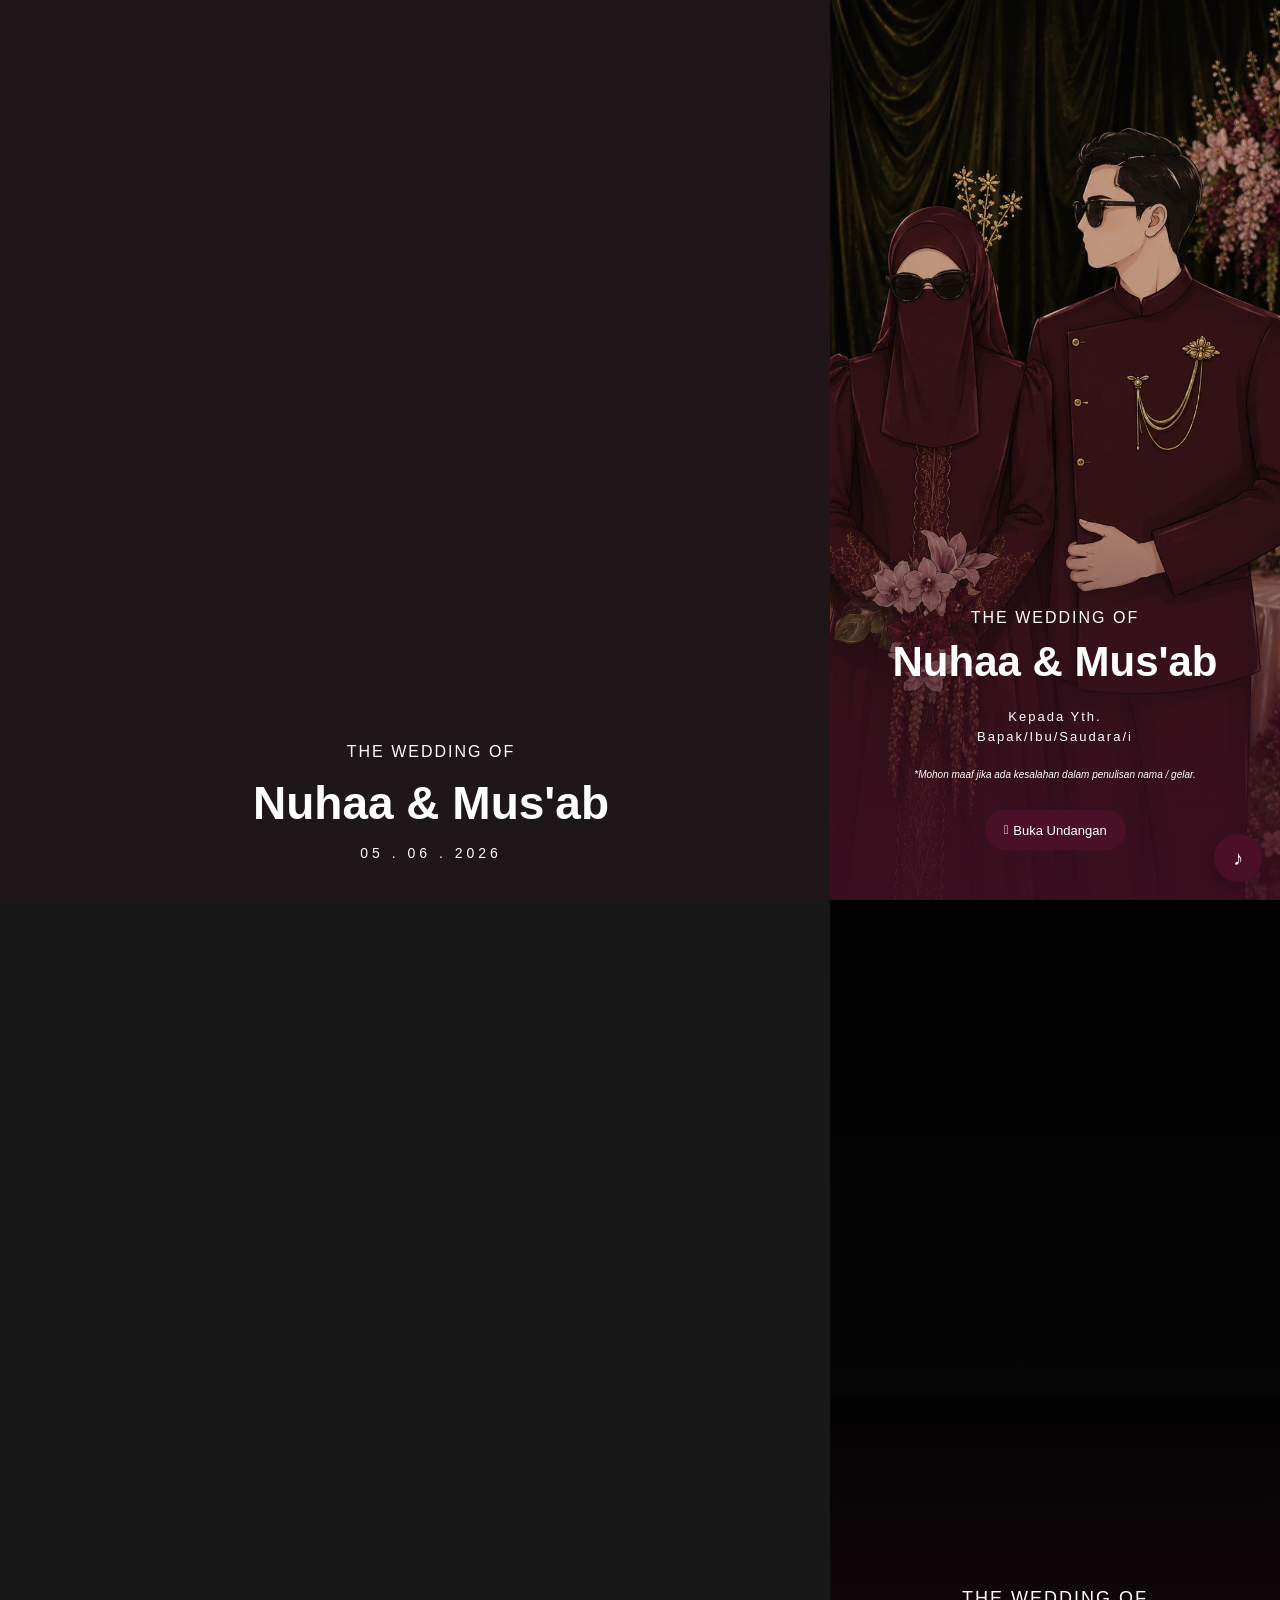
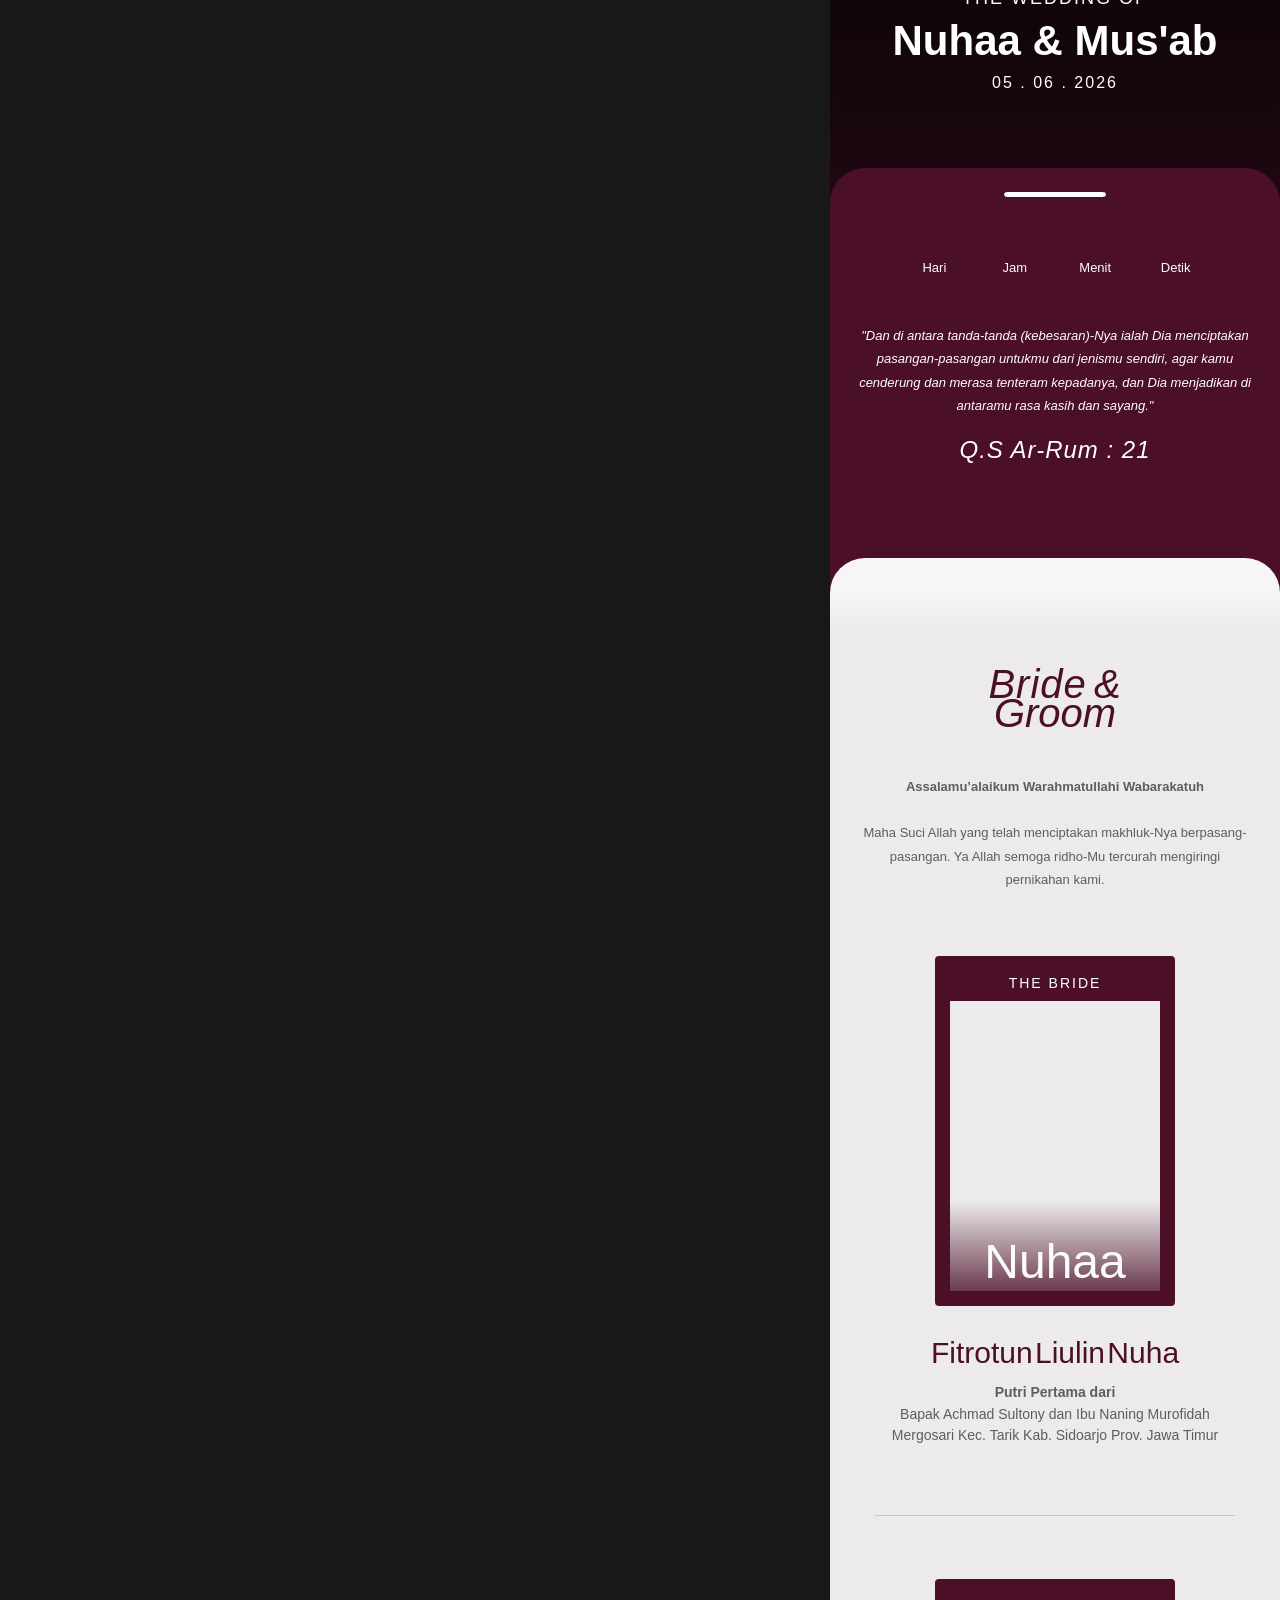
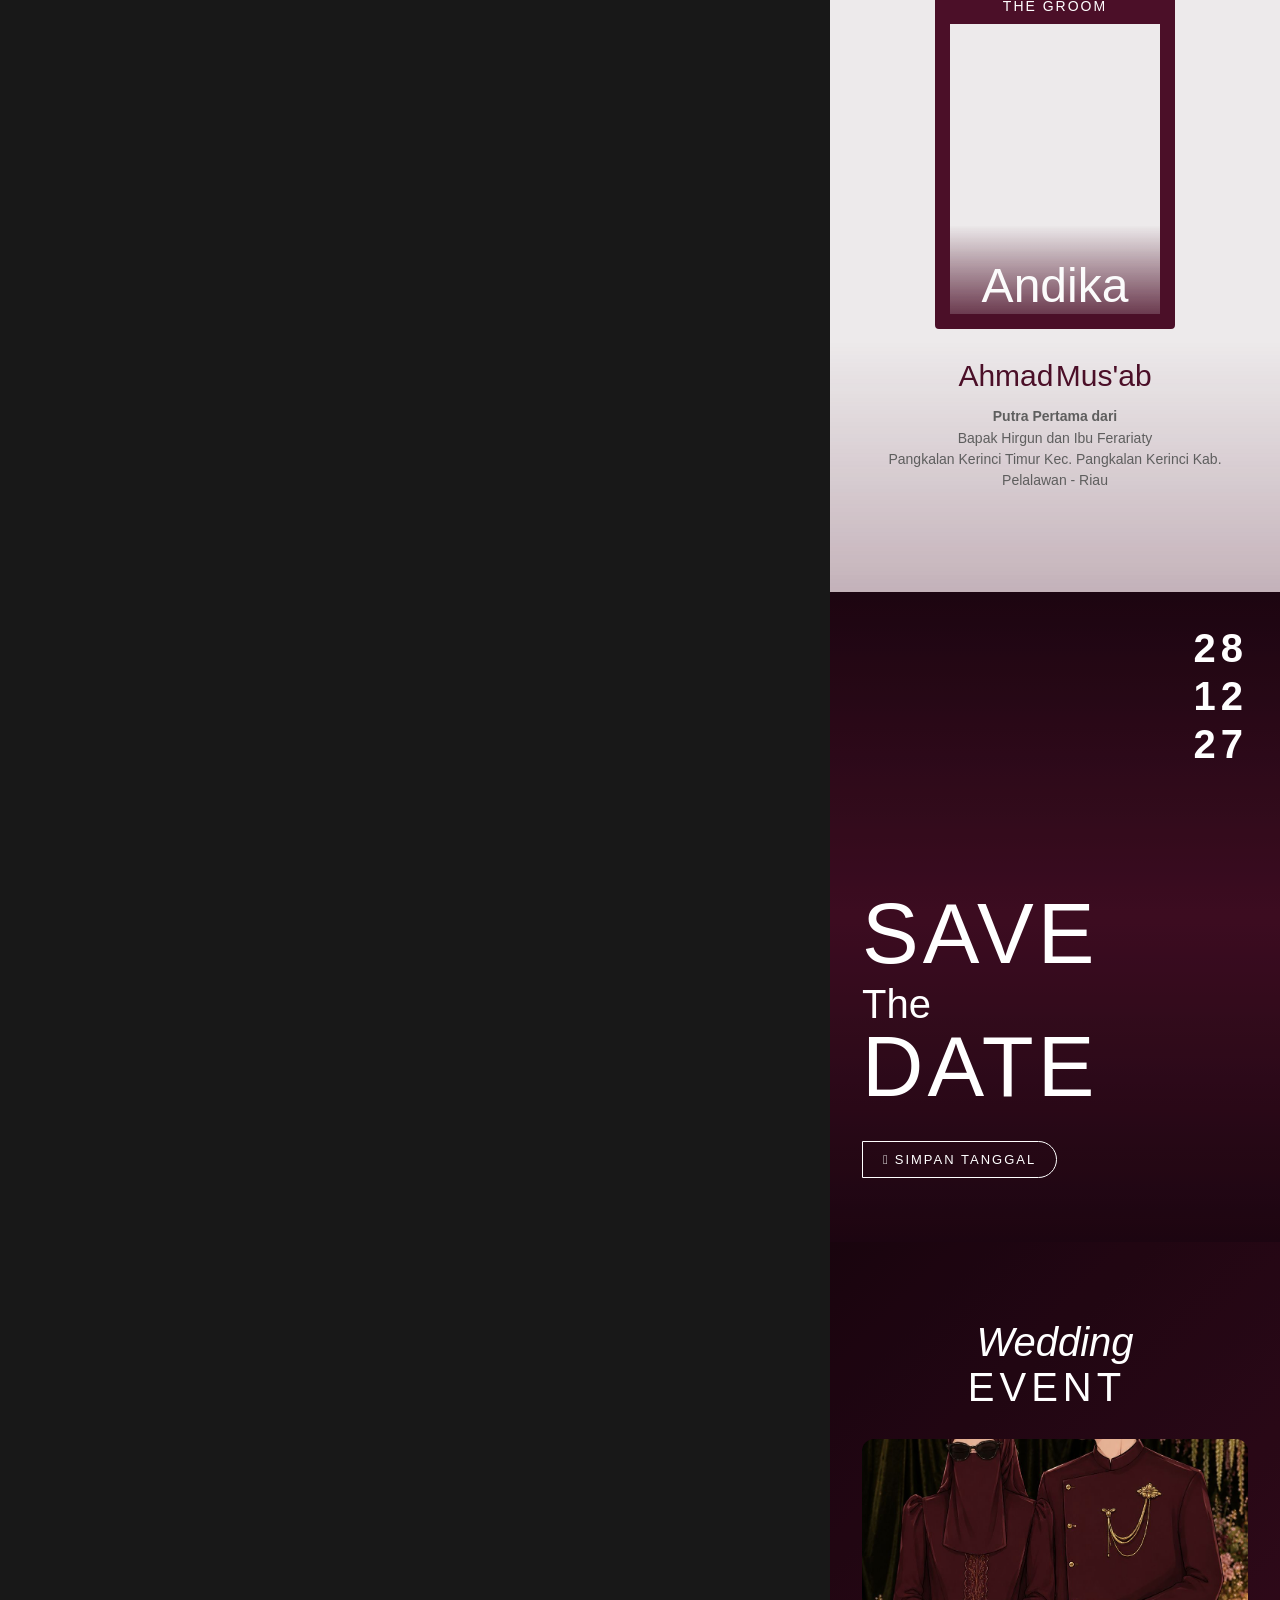
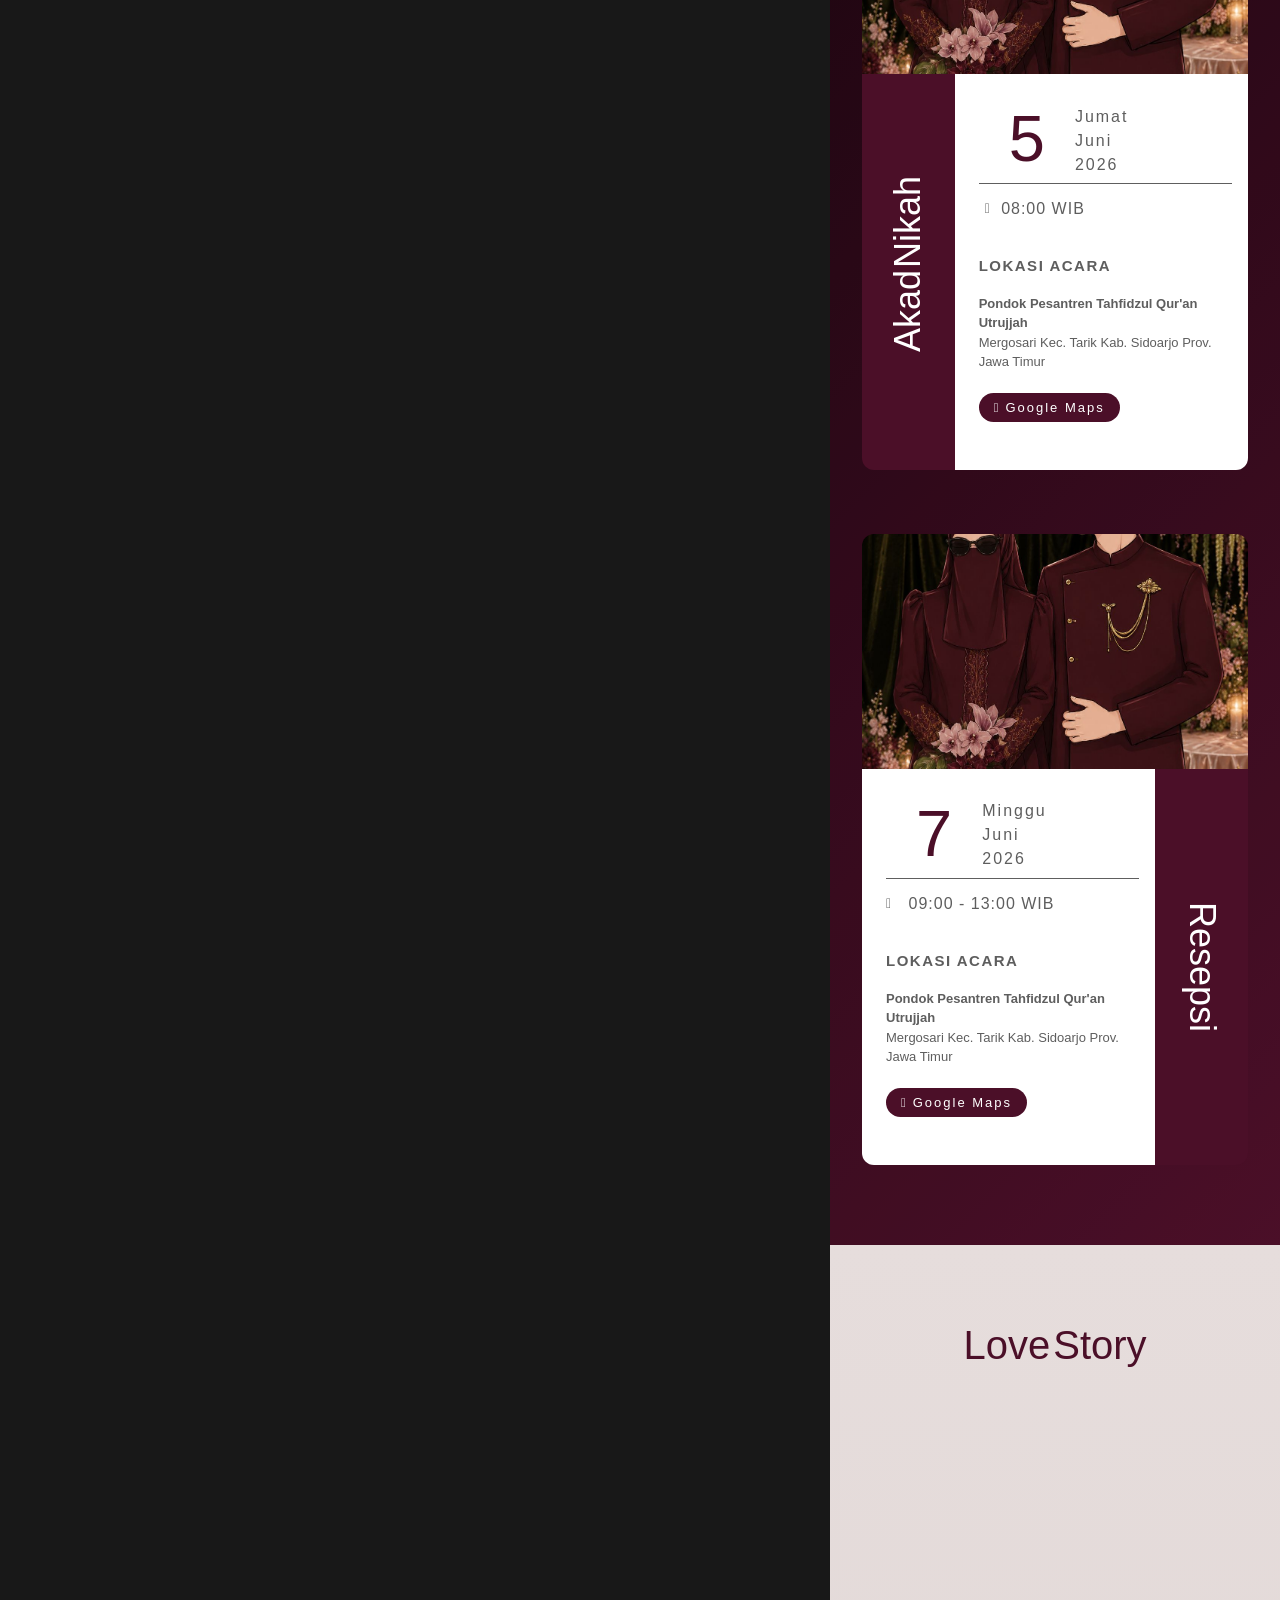
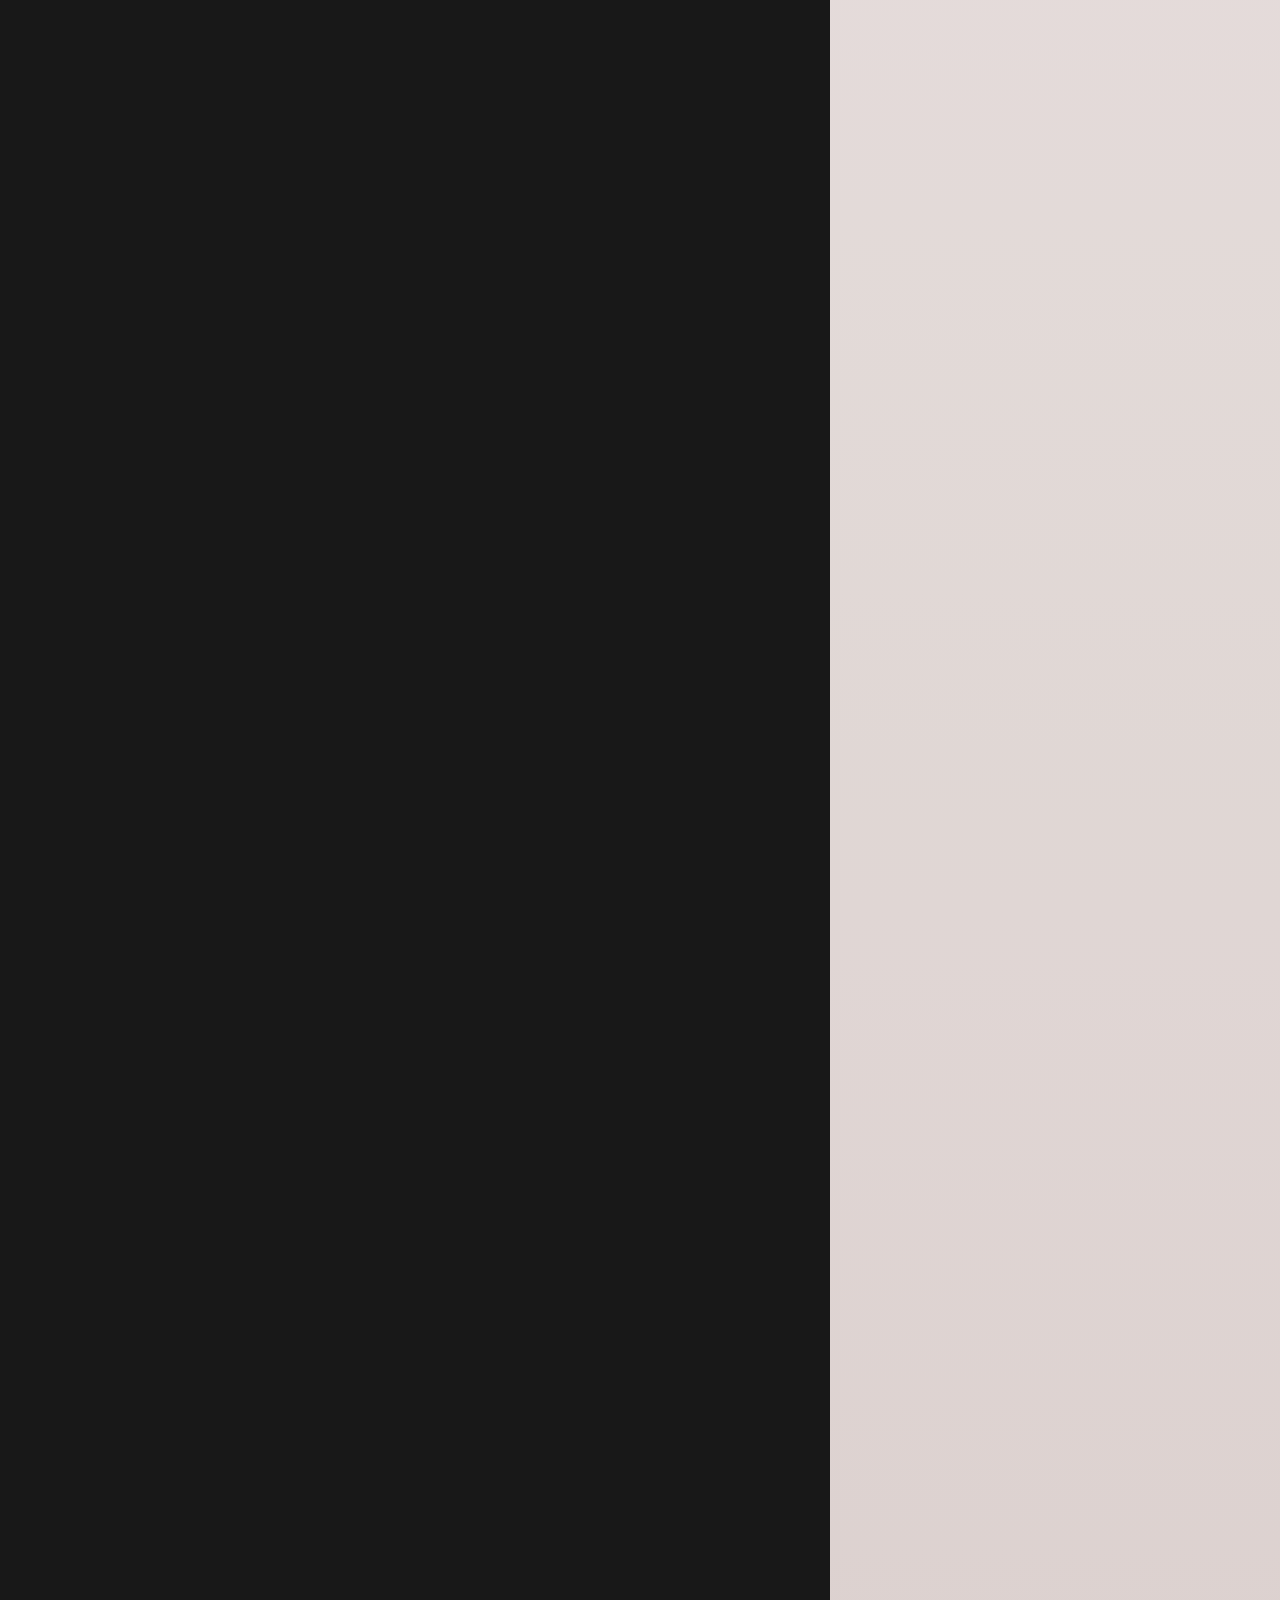
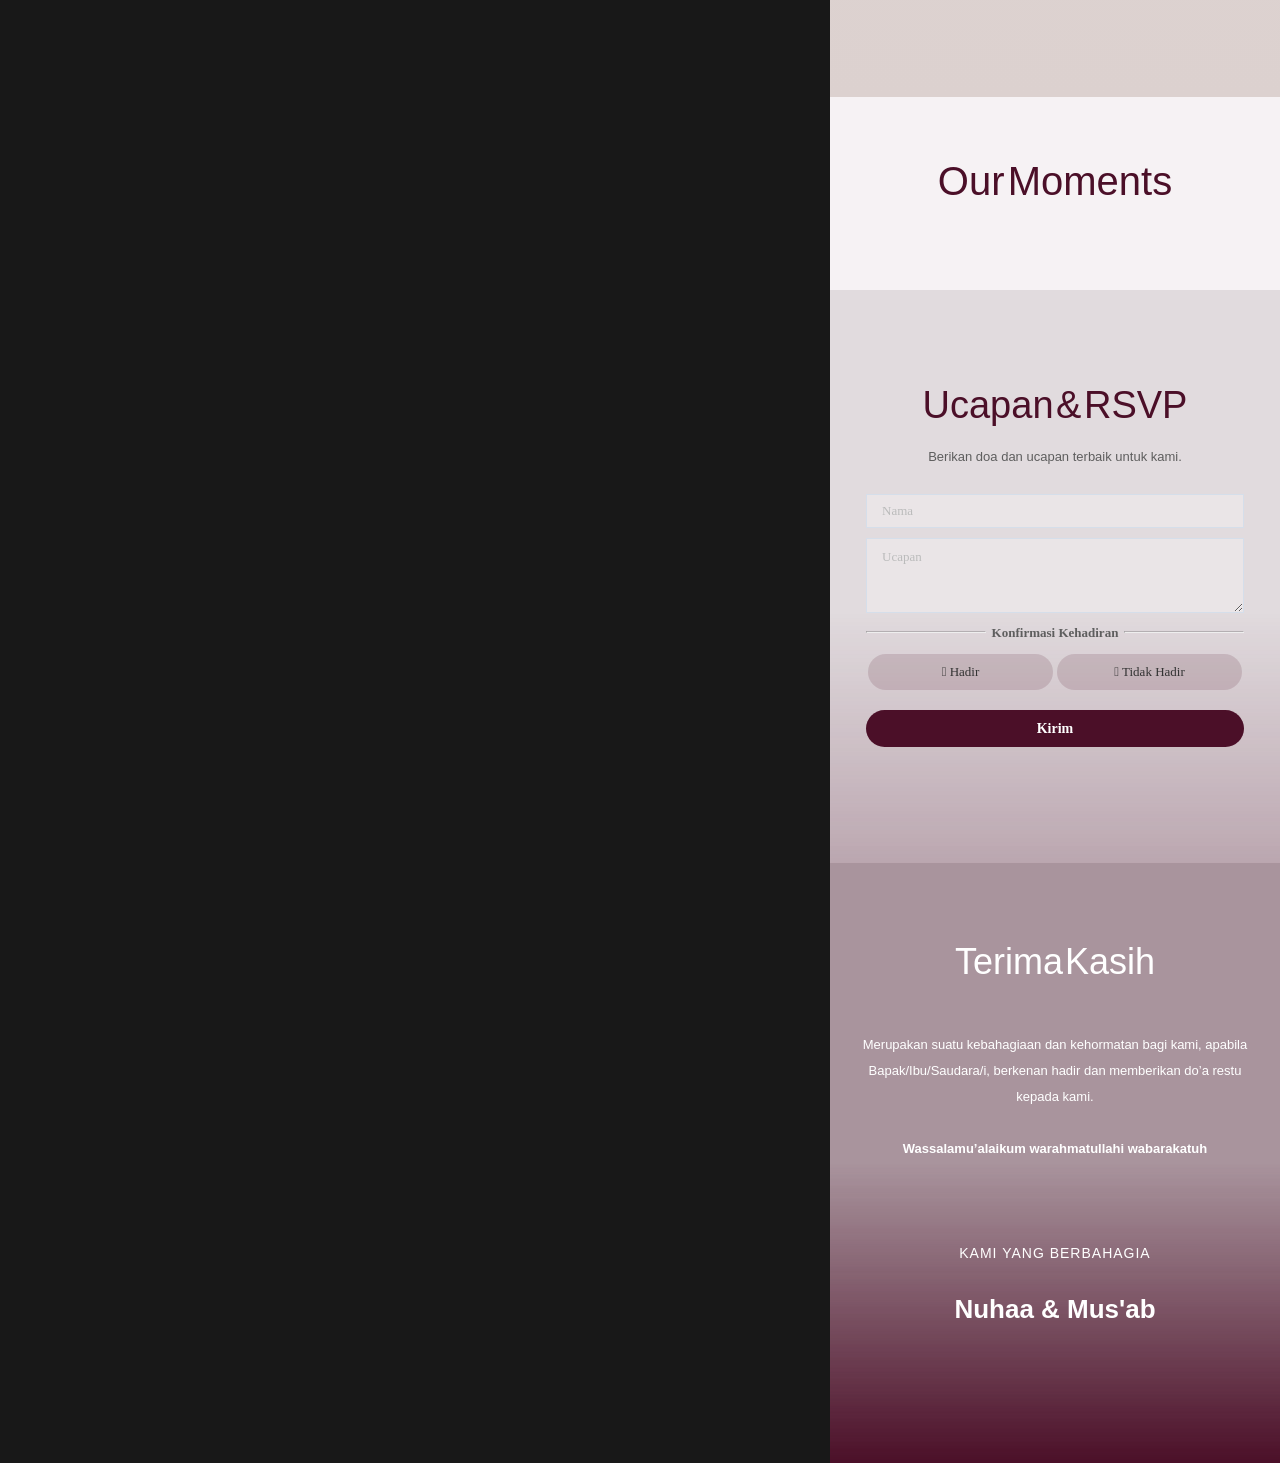
==== index.html @ edee82b3 "initial commit" ====
﻿<!DOCTYPE html>
<html lang="id" prefix="og: https://ogp.me/ns#">
<!-- Mirrored from the.invisimple.id/l04/?post_id=29862&comments=24&get=500&order=DESC by HTTrack Website Copier/3.x [XR&CO'2014], Tue, 12 May 2026 20:21:19 GMT -->
<!-- Added by HTTrack -->
<meta http-equiv="content-type" content="text/html;charset=UTF-8" /><!-- /Added by HTTrack -->

<head>
    <meta charset="UTF-8">
    <title>Nuhaa & Musab Invitation</title>
    <meta name="description" content="Nuhaa & Musab Invitation" />
    <meta name="robots" content="follow, noindex" />
    <meta property="og:locale" content="id_ID" />
    <meta property="og:type" content="article" />
    <meta property="og:title" content="Nuhaa & Musab Invitation" />
    <meta property="og:description" content="Nuhaa & Musab Invitation" />
    <meta property="og:url" content="index.html" />
    <meta property="og:site_name" content="Nuhaa & Musab Invitation" />
    <meta property="article:section" content="Pernikahan" />
    <meta property="og:updated_time" content="2025-12-07T00:37:35+07:00" />
    <meta property="og:image" content="img/cover.jpeg" />
    <meta property="og:image:secure_url" content="img/cover.jpeg" />
    <meta property="og:image:width" content="1500" />
    <meta property="og:image:height" content="1500" />
    <meta property="og:image:alt" content="Nuhaa & Musab Invitation" />
    <meta property="og:image:type" content="image/jpeg" />
    <meta property="article:published_time" content="2025-02-08T16:03:18+07:00" />
    <meta property="article:modified_time" content="2025-12-07T00:37:35+07:00" />
    <meta name="twitter:card" content="summary_large_image" />
    <meta name="twitter:title" content="Nuhaa & Musab Invitation" />
    <meta name="twitter:description" content="Nuhaa & Musab Invitation" />
    <meta name="twitter:image" content="img/cover.jpeg" />
    <meta name="twitter:label1" content="Ditulis oleh" />
    <meta name="twitter:data1" content="AR23" />
    <meta name="twitter:label2" content="Waktunya membaca" />
    <meta name="twitter:data2" content="Kurang dari semenit" />
    <script type="application/ld+json"
        class="rank-math-schema">{"@context":"https://schema.org","@graph":[{"@type":["Person","Organization"],"@id":"https://the.invisimple.id/#person","name":"Invisimple ID - Undangan Website","logo":{"@type":"ImageObject","@id":"https://the.invisimple.id/#logo","url":"https://the.invisimple.id/wp-content/uploads/2024/05/icon-invitaja-150x150.png","contentUrl":"https://the.invisimple.id/wp-content/uploads/2024/05/icon-invitaja-150x150.png","caption":"Invisimple ID - Undangan Website","inLanguage":"id"},"image":{"@type":"ImageObject","@id":"https://the.invisimple.id/#logo","url":"https://the.invisimple.id/wp-content/uploads/2024/05/icon-invitaja-150x150.png","contentUrl":"https://the.invisimple.id/wp-content/uploads/2024/05/icon-invitaja-150x150.png","caption":"Invisimple ID - Undangan Website","inLanguage":"id"}},{"@type":"WebSite","@id":"https://the.invisimple.id/#website","url":"https://the.invisimple.id","name":"Invisimple ID - Undangan Website","publisher":{"@id":"https://the.invisimple.id/#person"},"inLanguage":"id"},{"@type":"ImageObject","@id":"img/cover.jpeg","url":"img/cover.jpeg","width":"1500","height":"1500","inLanguage":"id"},{"@type":"WebPage","@id":"https://the.invisimple.id/l04/#webpage","url":"https://the.invisimple.id/l04/","name":"Tema Luxury 04","datePublished":"2025-02-08T16:03:18+07:00","dateModified":"2025-12-07T00:37:35+07:00","isPartOf":{"@id":"https://the.invisimple.id/#website"},"primaryImageOfPage":{"@id":"img/cover.jpeg"},"inLanguage":"id"},{"@type":"Person","@id":"https://the.invisimple.id/author/1nv1t4j4/","name":"1nv1s1mpl3","url":"https://the.invisimple.id/author/1nv1t4j4/","image":{"@type":"ImageObject","@id":"https://secure.gravatar.com/avatar/7261eb66b6b7f72535ce5fb6ec1b8146d1f240d1655f2af83056c2c59945e163?s=96&amp;d=mm&amp;r=g","url":"https://secure.gravatar.com/avatar/7261eb66b6b7f72535ce5fb6ec1b8146d1f240d1655f2af83056c2c59945e163?s=96&amp;d=mm&amp;r=g","caption":"1nv1s1mpl3","inLanguage":"id"},"sameAs":["http://invisimple.id"]},{"@type":"BlogPosting","headline":"Tema Luxury 04","datePublished":"2025-02-08T16:03:18+07:00","dateModified":"2025-12-07T00:37:35+07:00","articleSection":"Pernikahan","author":{"@id":"https://the.invisimple.id/author/1nv1t4j4/","name":"1nv1s1mpl3"},"publisher":{"@id":"https://the.invisimple.id/#person"},"description":"Preview Undangan Pernikahan Tema Luxury 04","name":"Tema Luxury 04","@id":"https://the.invisimple.id/l04/#richSnippet","isPartOf":{"@id":"https://the.invisimple.id/l04/#webpage"},"image":{"@id":"img/cover.jpeg"},"inLanguage":"id","mainEntityOfPage":{"@id":"https://the.invisimple.id/l04/#webpage"}}]}</script>
    <link rel="alternate" title="oEmbed (JSON)" type="application/json+oembed"
        href="https://the.invisimple.id/wp-json/oembed/1.0/embed?url=https%3A%2F%2Fthe.invisimple.id%2Fl04%2F" />
    <link rel="alternate" title="oEmbed (XML)" type="text/xml+oembed"
        href="https://the.invisimple.id/wp-json/oembed/1.0/embed?url=https%3A%2F%2Fthe.invisimple.id%2Fl04%2F&amp;format=xml" />
    <style id='wp-img-auto-sizes-contain-inline-css'>
        img:is([sizes=auto i], [sizes^="auto," i]) {
            contain-intrinsic-size: 3000px 1500px
        }
    </style>
    <link data-optimized="1" rel='stylesheet' id='dce-animations-css'
        href='wp-content/litespeed/css/4b76a5cd5990fb48b90fc8fd7bd13f32b889.css?ver=23cc2' media='all' />
    <style id='wp-emoji-styles-inline-css'>
        img.wp-smiley,
        img.emoji {
            display: inline !important;
            border: none !important;
            box-shadow: none !important;
            height: 1em !important;
            width: 1em !important;
            margin: 0 0.07em !important;
            vertical-align: -0.1em !important;
            background: none !important;
            padding: 0 !important
        }
    </style>
    <link data-optimized="1" rel='stylesheet' id='wp-block-library-css'
        href='wp-content/litespeed/css/c0c3be488868e2f84aa95beb40fb9b2c1ba3.css?ver=806e6' media='all' />
    <style id='wp-block-library-theme-inline-css'>
        .wp-block-audio :where(figcaption) {
            color: #555;
            font-size: 13px;
            text-align: center
        }

        .is-dark-theme .wp-block-audio :where(figcaption) {
            color: #ffffffa6
        }

        .wp-block-audio {
            margin: 0 0 1em
        }

        .wp-block-code {
            border: 1px solid #ccc;
            border-radius: 4px;
            font-family: Menlo, Consolas, monaco, monospace;
            padding: .8em 1em
        }

        .wp-block-embed :where(figcaption) {
            color: #555;
            font-size: 13px;
            text-align: center
        }

        .is-dark-theme .wp-block-embed :where(figcaption) {
            color: #ffffffa6
        }

        .wp-block-embed {
            margin: 0 0 1em
        }

        .blocks-gallery-caption {
            color: #555;
            font-size: 13px;
            text-align: center
        }

        .is-dark-theme .blocks-gallery-caption {
            color: #ffffffa6
        }

        :root :where(.wp-block-image figcaption) {
            color: #555;
            font-size: 13px;
            text-align: center
        }

        .is-dark-theme :root :where(.wp-block-image figcaption) {
            color: #ffffffa6
        }

        .wp-block-image {
            margin: 0 0 1em
        }

        .wp-block-pullquote {
            border-bottom: 4px solid;
            border-top: 4px solid;
            color: currentColor;
            margin-bottom: 1.75em
        }

        .wp-block-pullquote :where(cite),
        .wp-block-pullquote :where(footer),
        .wp-block-pullquote__citation {
            color: currentColor;
            font-size: .8125em;
            font-style: normal;
            text-transform: uppercase
        }

        .wp-block-quote {
            border-left: .25em solid;
            margin: 0 0 1.75em;
            padding-left: 1em
        }

        .wp-block-quote cite,
        .wp-block-quote footer {
            color: currentColor;
            font-size: .8125em;
            font-style: normal;
            position: relative
        }

        .wp-block-quote:where(.has-text-align-right) {
            border-left: none;
            border-right: .25em solid;
            padding-left: 0;
            padding-right: 1em
        }

        .wp-block-quote:where(.has-text-align-center) {
            border: none;
            padding-left: 0
        }

        .wp-block-quote.is-large,
        .wp-block-quote.is-style-large,
        .wp-block-quote:where(.is-style-plain) {
            border: none
        }

        .wp-block-search .wp-block-search__label {
            font-weight: 700
        }

        .wp-block-search__button {
            border: 1px solid #ccc;
            padding: .375em .625em
        }

        :where(.wp-block-group.has-background) {
            padding: 1.25em 2.375em
        }

        .wp-block-separator.has-css-opacity {
            opacity: .4
        }

        .wp-block-separator {
            border: none;
            border-bottom: 2px solid;
            margin-left: auto;
            margin-right: auto
        }

        .wp-block-separator.has-alpha-channel-opacity {
            opacity: 1
        }

        .wp-block-separator:not(.is-style-wide):not(.is-style-dots) {
            width: 100px
        }

        .wp-block-separator.has-background:not(.is-style-dots) {
            border-bottom: none;
            height: 1px
        }

        .wp-block-separator.has-background:not(.is-style-wide):not(.is-style-dots) {
            height: 2px
        }

        .wp-block-table {
            margin: 0 0 1em
        }

        .wp-block-table td,
        .wp-block-table th {
            word-break: normal
        }

        .wp-block-table :where(figcaption) {
            color: #555;
            font-size: 13px;
            text-align: center
        }

        .is-dark-theme .wp-block-table :where(figcaption) {
            color: #ffffffa6
        }

        .wp-block-video :where(figcaption) {
            color: #555;
            font-size: 13px;
            text-align: center
        }

        .is-dark-theme .wp-block-video :where(figcaption) {
            color: #ffffffa6
        }

        .wp-block-video {
            margin: 0 0 1em
        }

        :root :where(.wp-block-template-part.has-background) {
            margin-bottom: 0;
            margin-top: 0;
            padding: 1.25em 2.375em
        }
    </style>
    <style id='classic-theme-styles-inline-css'>
        /*! This file is auto-generated */
        .wp-block-button__link {
            color: #fff;
            background-color: #32373c;
            border-radius: 9999px;
            box-shadow: none;
            text-decoration: none;
            padding: calc(.667em + 2px) calc(1.333em + 2px);
            font-size: 1.125em
        }

        .wp-block-file__button {
            background: #32373c;
            color: #fff;
            text-decoration: none
        }
    </style>
    <link data-optimized="1" rel='stylesheet' id='betterdocs-blocks-category-slate-layout-css'
        href='wp-content/litespeed/css/74093ec46e580417fdaf3ec4d1a8e4db8f47.css?ver=890f1' media='all' />
    <style id='gutena-tabs-style-inline-css'>
        .gutena-tabs-block {
            display: flex;
            flex-direction: column;
            position: relative;
            row-gap: var(--gutena--tabs-tab-after-gap, 10px)
        }

        @media only screen and (max-width:780px)and (min-width:361px) {
            .gutena-tabs-block.tablet-scroll>.gutena-tabs-tab {
                flex-wrap: nowrap;
                justify-content: flex-start !important;
                overflow: auto;
                white-space: nowrap
            }

            .gutena-tabs-block.tablet-scroll>.gutena-tabs-tab>.gutena-tab-title {
                flex: 1 0 auto
            }
        }

        @media only screen and (max-width:360px) {
            .gutena-tabs-block.mobile-scroll>.gutena-tabs-tab {
                flex-wrap: nowrap;
                justify-content: flex-start !important;
                overflow: auto;
                white-space: nowrap
            }

            .gutena-tabs-block.mobile-scroll>.gutena-tabs-tab>.gutena-tab-title {
                flex: 1 0 auto
            }
        }

        .gutena-tabs-block>.gutena-tabs-tab {
            display: flex;
            flex-wrap: wrap;
            gap: var(--gutena--tabs-tab-spacing, 10px);
            justify-content: flex-start;
            list-style: none;
            margin: 0;
            padding: 0;
            position: relative
        }

        .gutena-tabs-block>.gutena-tabs-tab .gutena-tab-title {
            min-width: var(--gutena--tabs-tab-min-width)
        }

        .gutena-tabs-block>.gutena-tabs-tab.tab-center {
            justify-content: center
        }

        .gutena-tabs-block>.gutena-tabs-tab.tab-right {
            justify-content: flex-end
        }

        .gutena-tabs-block>.gutena-tabs-tab.tab-flex .gutena-tab-title {
            flex: 1 0 var(--gutena--tabs-tab-min-width, auto);
            min-width: none
        }

        .gutena-tabs-block>.gutena-tabs-tab>.gutena-tab-title {
            background: var(--gutena--tabs-tab-background-gradient-color, var(--gutena--tabs-tab-background-color, #fff));
            border-bottom: var(--gutena--tabs-tab-border-bottom);
            border-left: var(--gutena--tabs-tab-border-left);
            border-radius: var(--gutena--tabs-tab-border-radius);
            border-right: var(--gutena--tabs-tab-border-right);
            border-top: var(--gutena--tabs-tab-border-top);
            box-shadow: var(--gutena--tabs-tab-box-shadow);
            color: var(--gutena--tabs-tab-text-color, #000);
            cursor: pointer;
            font-family: var(--gutena--tabs-tab-font-family, inherit);
            font-size: var(--gutena--tabs-tab-font-size, 14px);
            font-style: var(--gutena--tabs-tab-font-style);
            font-weight: var(--gutena--tabs-tab-font-weight);
            padding: var(--gutena--tabs-tab-padding);
            position: relative;
            text-align: center;
            text-transform: var(--gutena--tabs-tab-text-transfrom)
        }

        @media only screen and (max-width:780px) {
            .gutena-tabs-block>.gutena-tabs-tab>.gutena-tab-title {
                padding: var(--gutena--tabs-tab-padding-tablet, var(--gutena--tabs-tab-padding))
            }
        }

        @media only screen and (max-width:360px) {
            .gutena-tabs-block>.gutena-tabs-tab>.gutena-tab-title {
                padding: var(--gutena--tabs-tab-padding-mobile, var(--gutena--tabs-tab-padding-tablet, var(--gutena--tabs-tab-padding)))
            }
        }

        .gutena-tabs-block>.gutena-tabs-tab>.gutena-tab-title:hover {
            background: var(--gutena--tabs-tab-hover-background-gradient-color, var(--gutena--tabs-tab-hover-background-color, #fff));
            border-bottom: var(--gutena--tabs-tab-hover-border-bottom, var(--gutena--tabs-tab-border-bottom));
            border-left: var(--gutena--tabs-tab-hover-border-left, var(--gutena--tabs-tab-border-left));
            border-radius: var(--gutena--tabs-tab-hover-border-radius, var(--gutena--tabs-tab-border-radius));
            border-right: var(--gutena--tabs-tab-hover-border-right, var(--gutena--tabs-tab-border-right));
            border-top: var(--gutena--tabs-tab-hover-border-top, var(--gutena--tabs-tab-border-top));
            box-shadow: var(--gutena--tabs-tab-hover-box-shadow, var(--gutena--tabs-tab-box-shadow));
            color: var(--gutena--tabs-tab-hover-text-color, var(--gutena--tabs-tab-text-color, #000));
            z-index: 4
        }

        .gutena-tabs-block>.gutena-tabs-tab>.gutena-tab-title:hover>.gutena-tab-title-content .gutena-tab-title-icon svg {
            fill: var(--gutena--tabs-tab-hover-icon-color)
        }

        .gutena-tabs-block>.gutena-tabs-tab>.gutena-tab-title.active {
            background: var(--gutena--tabs-tab-active-background-gradient-color, var(--gutena--tabs-tab-active-background-color, #fff));
            border-bottom: var(--gutena--tabs-tab-active-border-bottom);
            border-left: var(--gutena--tabs-tab-active-border-left);
            border-radius: var(--gutena--tabs-tab-active-border-radius);
            border-right: var(--gutena--tabs-tab-active-border-right);
            border-top: var(--gutena--tabs-tab-active-border-top);
            box-shadow: var(--gutena--tabs-tab-active-box-shadow);
            color: var(--gutena--tabs-tab-active-text-color, #000);
            z-index: 4
        }

        .gutena-tabs-block>.gutena-tabs-tab>.gutena-tab-title.active>.gutena-tab-title-content .gutena-tab-title-icon svg {
            fill: var(--gutena--tabs-tab-active-icon-color)
        }

        .gutena-tabs-block>.gutena-tabs-tab>.gutena-tab-title.active>.gutena-tab-title-content .gutena-tab-title-icon svg path {
            stroke-width: 5px
        }

        .gutena-tabs-block>.gutena-tabs-tab>.gutena-tab-title>.gutena-tab-title-content {
            align-items: center;
            display: inline-flex;
            flex-direction: row;
            height: 100%;
            justify-content: center
        }

        .gutena-tabs-block>.gutena-tabs-tab>.gutena-tab-title>.gutena-tab-title-content .gutena-tab-title-icon {
            height: 100%
        }

        .gutena-tabs-block>.gutena-tabs-tab>.gutena-tab-title>.gutena-tab-title-content .gutena-tab-title-icon svg {
            fill: var(--gutena--tabs-tab-icon-color);
            height: 100%
        }

        .gutena-tabs-block>.gutena-tabs-tab>.gutena-tab-title>.gutena-tab-title-content.icon-left .gutena-tab-title-icon {
            margin-left: -3px;
            margin-right: calc(var(--gutena--tabs-tab-icon-spacing, 10)*1px)
        }

        .gutena-tabs-block>.gutena-tabs-tab>.gutena-tab-title>.gutena-tab-title-content.icon-right {
            flex-direction: row-reverse
        }

        .gutena-tabs-block>.gutena-tabs-tab>.gutena-tab-title>.gutena-tab-title-content.icon-right .gutena-tab-title-icon {
            margin-left: calc(var(--gutena--tabs-tab-icon-spacing, 10)*1px);
            margin-right: -3px
        }

        .gutena-tabs-block>.gutena-tabs-tab>.gutena-tab-title>.gutena-tab-title-content.icon-top {
            flex-direction: column
        }

        .gutena-tabs-block>.gutena-tabs-tab>.gutena-tab-title>.gutena-tab-title-content.icon-top .gutena-tab-title-icon {
            margin-bottom: calc(var(--gutena--tabs-tab-icon-spacing, 10)*1px)
        }

        .gutena-tabs-block>.gutena-tabs-content {
            margin: 0 !important;
            position: relative;
            z-index: 2
        }

        .gutena-tabs-block>.gutena-tabs-content>.gutena-tab-block {
            background: var(--gutena--tabs-tab-container-background-gradient-color, var(--gutena--tabs-tab-container-background-color, #fff));
            border-bottom: var(--gutena--tabs-tab-container-border-bottom);
            border-left: var(--gutena--tabs-tab-container-border-left);
            border-radius: var(--gutena--tabs-tab-container-border-radius);
            border-right: var(--gutena--tabs-tab-container-border-right);
            border-top: var(--gutena--tabs-tab-container-border-top);
            box-shadow: var(--gutena--tabs-tab-container-box-shadow);
            color: var(--gutena--tabs-tab-container-text-color, #000);
            margin: 0;
            padding: var(--gutena--tabs-tab-container-padding)
        }

        @media only screen and (max-width:780px) {
            .gutena-tabs-block>.gutena-tabs-content>.gutena-tab-block {
                padding: var(--gutena--tabs-tab-container-padding-tablet, var(--gutena--tabs-tab-container-padding))
            }
        }

        @media only screen and (max-width:360px) {
            .gutena-tabs-block>.gutena-tabs-content>.gutena-tab-block {
                padding: var(--gutena--tabs-tab-container-padding-mobile, var(--gutena--tabs-tab-container-padding-tablet, var(--gutena--tabs-tab-container-padding)))
            }
        }

        .gutena-tabs-block>.gutena-tabs-content>.gutena-tab-block:not(.active) {
            display: none
        }
    </style>
    <link data-optimized="1" rel='stylesheet' id='jet-engine-frontend-css'
        href='wp-content/litespeed/css/ad2eaf95177629dcf1ac7c7c68db5fd655ae.css?ver=7687b' media='all' />
    <link data-optimized="1" rel='stylesheet' id='dashicons-css'
        href='wp-content/litespeed/css/557d021b5da0af1348466b4b6d14fa2720e6.css?ver=8fb22' media='all' />
    <style id='global-styles-inline-css'>
        :root {
            --wp--preset--aspect-ratio--square: 1;
            --wp--preset--aspect-ratio--4-3: 4/3;
            --wp--preset--aspect-ratio--3-4: 3/4;
            --wp--preset--aspect-ratio--3-2: 3/2;
            --wp--preset--aspect-ratio--2-3: 2/3;
            --wp--preset--aspect-ratio--16-9: 16/9;
            --wp--preset--aspect-ratio--9-16: 9/16;
            --wp--preset--color--black: #000000;
            --wp--preset--color--cyan-bluish-gray: #abb8c3;
            --wp--preset--color--white: #ffffff;
            --wp--preset--color--pale-pink: #f78da7;
            --wp--preset--color--vivid-red: #cf2e2e;
            --wp--preset--color--luminous-vivid-orange: #ff6900;
            --wp--preset--color--luminous-vivid-amber: #fcb900;
            --wp--preset--color--light-green-cyan: #7bdcb5;
            --wp--preset--color--vivid-green-cyan: #00d084;
            --wp--preset--color--pale-cyan-blue: #8ed1fc;
            --wp--preset--color--vivid-cyan-blue: #0693e3;
            --wp--preset--color--vivid-purple: #9b51e0;
            --wp--preset--gradient--vivid-cyan-blue-to-vivid-purple: linear-gradient(135deg, rgb(6, 147, 227) 0%, rgb(155, 81, 224) 100%);
            --wp--preset--gradient--light-green-cyan-to-vivid-green-cyan: linear-gradient(135deg, rgb(122, 220, 180) 0%, rgb(0, 208, 130) 100%);
            --wp--preset--gradient--luminous-vivid-amber-to-luminous-vivid-orange: linear-gradient(135deg, rgb(252, 185, 0) 0%, rgb(255, 105, 0) 100%);
            --wp--preset--gradient--luminous-vivid-orange-to-vivid-red: linear-gradient(135deg, rgb(255, 105, 0) 0%, rgb(207, 46, 46) 100%);
            --wp--preset--gradient--very-light-gray-to-cyan-bluish-gray: linear-gradient(135deg, rgb(238, 238, 238) 0%, rgb(169, 184, 195) 100%);
            --wp--preset--gradient--cool-to-warm-spectrum: linear-gradient(135deg, rgb(74, 234, 220) 0%, rgb(151, 120, 209) 20%, rgb(207, 42, 186) 40%, rgb(238, 44, 130) 60%, rgb(251, 105, 98) 80%, rgb(254, 248, 76) 100%);
            --wp--preset--gradient--blush-light-purple: linear-gradient(135deg, rgb(255, 206, 236) 0%, rgb(152, 150, 240) 100%);
            --wp--preset--gradient--blush-bordeaux: linear-gradient(135deg, rgb(254, 205, 165) 0%, rgb(254, 45, 45) 50%, rgb(107, 0, 62) 100%);
            --wp--preset--gradient--luminous-dusk: linear-gradient(135deg, rgb(255, 203, 112) 0%, rgb(199, 81, 192) 50%, rgb(65, 88, 208) 100%);
            --wp--preset--gradient--pale-ocean: linear-gradient(135deg, rgb(255, 245, 203) 0%, rgb(182, 227, 212) 50%, rgb(51, 167, 181) 100%);
            --wp--preset--gradient--electric-grass: linear-gradient(135deg, rgb(202, 248, 128) 0%, rgb(113, 206, 126) 100%);
            --wp--preset--gradient--midnight: linear-gradient(135deg, rgb(2, 3, 129) 0%, rgb(40, 116, 252) 100%);
            --wp--preset--font-size--small: 13px;
            --wp--preset--font-size--medium: 20px;
            --wp--preset--font-size--large: 36px;
            --wp--preset--font-size--x-large: 42px;
            --wp--preset--spacing--20: 0.44rem;
            --wp--preset--spacing--30: 0.67rem;
            --wp--preset--spacing--40: 1rem;
            --wp--preset--spacing--50: 1.5rem;
            --wp--preset--spacing--60: 2.25rem;
            --wp--preset--spacing--70: 3.38rem;
            --wp--preset--spacing--80: 5.06rem;
            --wp--preset--shadow--natural: 6px 6px 9px rgba(0, 0, 0, 0.2);
            --wp--preset--shadow--deep: 12px 12px 50px rgba(0, 0, 0, 0.4);
            --wp--preset--shadow--sharp: 6px 6px 0px rgba(0, 0, 0, 0.2);
            --wp--preset--shadow--outlined: 6px 6px 0px -3px rgb(255, 255, 255), 6px 6px rgb(0, 0, 0);
            --wp--preset--shadow--crisp: 6px 6px 0px rgb(0, 0, 0)
        }

        :where(.is-layout-flex) {
            gap: .5em
        }

        :where(.is-layout-grid) {
            gap: .5em
        }

        body .is-layout-flex {
            display: flex
        }

        .is-layout-flex {
            flex-wrap: wrap;
            align-items: center
        }

        .is-layout-flex>:is(*, div) {
            margin: 0
        }

        body .is-layout-grid {
            display: grid
        }

        .is-layout-grid>:is(*, div) {
            margin: 0
        }

        :where(.wp-block-columns.is-layout-flex) {
            gap: 2em
        }

        :where(.wp-block-columns.is-layout-grid) {
            gap: 2em
        }

        :where(.wp-block-post-template.is-layout-flex) {
            gap: 1.25em
        }

        :where(.wp-block-post-template.is-layout-grid) {
            gap: 1.25em
        }

        .has-black-color {
            color: var(--wp--preset--color--black) !important
        }

        .has-cyan-bluish-gray-color {
            color: var(--wp--preset--color--cyan-bluish-gray) !important
        }

        .has-white-color {
            color: var(--wp--preset--color--white) !important
        }

        .has-pale-pink-color {
            color: var(--wp--preset--color--pale-pink) !important
        }

        .has-vivid-red-color {
            color: var(--wp--preset--color--vivid-red) !important
        }

        .has-luminous-vivid-orange-color {
            color: var(--wp--preset--color--luminous-vivid-orange) !important
        }

        .has-luminous-vivid-amber-color {
            color: var(--wp--preset--color--luminous-vivid-amber) !important
        }

        .has-light-green-cyan-color {
            color: var(--wp--preset--color--light-green-cyan) !important
        }

        .has-vivid-green-cyan-color {
            color: var(--wp--preset--color--vivid-green-cyan) !important
        }

        .has-pale-cyan-blue-color {
            color: var(--wp--preset--color--pale-cyan-blue) !important
        }

        .has-vivid-cyan-blue-color {
            color: var(--wp--preset--color--vivid-cyan-blue) !important
        }

        .has-vivid-purple-color {
            color: var(--wp--preset--color--vivid-purple) !important
        }

        .has-black-background-color {
            background-color: var(--wp--preset--color--black) !important
        }

        .has-cyan-bluish-gray-background-color {
            background-color: var(--wp--preset--color--cyan-bluish-gray) !important
        }

        .has-white-background-color {
            background-color: var(--wp--preset--color--white) !important
        }

        .has-pale-pink-background-color {
            background-color: var(--wp--preset--color--pale-pink) !important
        }

        .has-vivid-red-background-color {
            background-color: var(--wp--preset--color--vivid-red) !important
        }

        .has-luminous-vivid-orange-background-color {
            background-color: var(--wp--preset--color--luminous-vivid-orange) !important
        }

        .has-luminous-vivid-amber-background-color {
            background-color: var(--wp--preset--color--luminous-vivid-amber) !important
        }

        .has-light-green-cyan-background-color {
            background-color: var(--wp--preset--color--light-green-cyan) !important
        }

        .has-vivid-green-cyan-background-color {
            background-color: var(--wp--preset--color--vivid-green-cyan) !important
        }

        .has-pale-cyan-blue-background-color {
            background-color: var(--wp--preset--color--pale-cyan-blue) !important
        }

        .has-vivid-cyan-blue-background-color {
            background-color: var(--wp--preset--color--vivid-cyan-blue) !important
        }

        .has-vivid-purple-background-color {
            background-color: var(--wp--preset--color--vivid-purple) !important
        }

        .has-black-border-color {
            border-color: var(--wp--preset--color--black) !important
        }

        .has-cyan-bluish-gray-border-color {
            border-color: var(--wp--preset--color--cyan-bluish-gray) !important
        }

        .has-white-border-color {
            border-color: var(--wp--preset--color--white) !important
        }

        .has-pale-pink-border-color {
            border-color: var(--wp--preset--color--pale-pink) !important
        }

        .has-vivid-red-border-color {
            border-color: var(--wp--preset--color--vivid-red) !important
        }

        .has-luminous-vivid-orange-border-color {
            border-color: var(--wp--preset--color--luminous-vivid-orange) !important
        }

        .has-luminous-vivid-amber-border-color {
            border-color: var(--wp--preset--color--luminous-vivid-amber) !important
        }

        .has-light-green-cyan-border-color {
            border-color: var(--wp--preset--color--light-green-cyan) !important
        }

        .has-vivid-green-cyan-border-color {
            border-color: var(--wp--preset--color--vivid-green-cyan) !important
        }

        .has-pale-cyan-blue-border-color {
            border-color: var(--wp--preset--color--pale-cyan-blue) !important
        }

        .has-vivid-cyan-blue-border-color {
            border-color: var(--wp--preset--color--vivid-cyan-blue) !important
        }

        .has-vivid-purple-border-color {
            border-color: var(--wp--preset--color--vivid-purple) !important
        }

        .has-vivid-cyan-blue-to-vivid-purple-gradient-background {
            background: var(--wp--preset--gradient--vivid-cyan-blue-to-vivid-purple) !important
        }

        .has-light-green-cyan-to-vivid-green-cyan-gradient-background {
            background: var(--wp--preset--gradient--light-green-cyan-to-vivid-green-cyan) !important
        }

        .has-luminous-vivid-amber-to-luminous-vivid-orange-gradient-background {
            background: var(--wp--preset--gradient--luminous-vivid-amber-to-luminous-vivid-orange) !important
        }

        .has-luminous-vivid-orange-to-vivid-red-gradient-background {
            background: var(--wp--preset--gradient--luminous-vivid-orange-to-vivid-red) !important
        }

        .has-very-light-gray-to-cyan-bluish-gray-gradient-background {
            background: var(--wp--preset--gradient--very-light-gray-to-cyan-bluish-gray) !important
        }

        .has-cool-to-warm-spectrum-gradient-background {
            background: var(--wp--preset--gradient--cool-to-warm-spectrum) !important
        }

        .has-blush-light-purple-gradient-background {
            background: var(--wp--preset--gradient--blush-light-purple) !important
        }

        .has-blush-bordeaux-gradient-background {
            background: var(--wp--preset--gradient--blush-bordeaux) !important
        }

        .has-luminous-dusk-gradient-background {
            background: var(--wp--preset--gradient--luminous-dusk) !important
        }

        .has-pale-ocean-gradient-background {
            background: var(--wp--preset--gradient--pale-ocean) !important
        }

        .has-electric-grass-gradient-background {
            background: var(--wp--preset--gradient--electric-grass) !important
        }

        .has-midnight-gradient-background {
            background: var(--wp--preset--gradient--midnight) !important
        }

        .has-small-font-size {
            font-size: var(--wp--preset--font-size--small) !important
        }

        .has-medium-font-size {
            font-size: var(--wp--preset--font-size--medium) !important
        }

        .has-large-font-size {
            font-size: var(--wp--preset--font-size--large) !important
        }

        .has-x-large-font-size {
            font-size: var(--wp--preset--font-size--x-large) !important
        }

        :where(.wp-block-post-template.is-layout-flex) {
            gap: 1.25em
        }

        :where(.wp-block-post-template.is-layout-grid) {
            gap: 1.25em
        }

        :where(.wp-block-term-template.is-layout-flex) {
            gap: 1.25em
        }

        :where(.wp-block-term-template.is-layout-grid) {
            gap: 1.25em
        }

        :where(.wp-block-columns.is-layout-flex) {
            gap: 2em
        }

        :where(.wp-block-columns.is-layout-grid) {
            gap: 2em
        }

        :root :where(.wp-block-pullquote) {
            font-size: 1.5em;
            line-height: 1.6
        }
    </style>
    <link data-optimized="1" rel='stylesheet' id='uaf_client_css-css'
        href='wp-content/litespeed/css/ade609c2f5e8c125cf7fdd2b5de7c1916d50.css?ver=dea87' media='all' />
    <link data-optimized="1" rel='stylesheet' id='wpb-lib-frontend-css'
        href='wp-content/litespeed/css/91ed96979f5438cb79bd45d772c9f08380a3.css?ver=e02fb' media='all' />
    <link data-optimized="1" rel='stylesheet' id='wds-elementor-css'
        href='wp-content/litespeed/css/52ad5aef22a7c2d9122060fea5916a5553eb.css?ver=1b534' media='all' />
    <link data-optimized="1" rel='stylesheet' id='saic_style-css'
        href='wp-content/litespeed/css/918679cdccf92ea311421376cccfaa8fa21b.css?ver=ad7ce' media='screen' />
    <link data-optimized="1" rel='stylesheet' id='dce-style-css'
        href='wp-content/litespeed/css/b792b3d1f30d27f7f0044aef8fcbe167c27c.css?ver=49052' media='all' />
    <link data-optimized="1" rel='stylesheet' id='dce-dynamic-visibility-css'
        href='wp-content/litespeed/css/ccfb44e8a42eb9fc780c03cca4ee7b68dc1f.css?ver=62796' media='all' />
    <link data-optimized="1" rel='stylesheet' id='dce-tooltip-css'
        href='wp-content/litespeed/css/8b2efe9359242b1409c77cd2744d2ce67f45.css?ver=30ec5' media='all' />
    <link data-optimized="1" rel='stylesheet' id='wds-reset-css'
        href='wp-content/litespeed/css/f0a327b0c4c12026dc96db28738827eaa4a1.css?ver=19211' media='all' />
    <link data-optimized="1" rel='stylesheet' id='jet-fb-option-field-select-css'
        href='wp-content/litespeed/css/766c5cb08ce8129f3e1407f266f21883ba1d.css?ver=ce357' media='all' />
    <link data-optimized="1" rel='stylesheet' id='jet-fb-option-field-checkbox-css'
        href='wp-content/litespeed/css/389aa25b3aef659a30c5e8a8d9c705f53fcb.css?ver=b8a8f' media='all' />
    <link data-optimized="1" rel='stylesheet' id='jet-fb-option-field-radio-css'
        href='wp-content/litespeed/css/e8995ab75e85a7ad69739c93d22749ce65f4.css?ver=4887a' media='all' />
    <link data-optimized="1" rel='stylesheet' id='jet-fb-advanced-choices-css'
        href='wp-content/litespeed/css/1775c24f8ed6209e3cfae6d899818a46c902.css?ver=6af84' media='all' />
    <link data-optimized="1" rel='stylesheet' id='jet-fb-wysiwyg-css'
        href='wp-content/litespeed/css/eb89506c5c252d2b8d5b5ef870d8fedc5cdf.css?ver=4ca58' media='all' />
    <link data-optimized="1" rel='stylesheet' id='jet-fb-switcher-css'
        href='wp-content/litespeed/css/3750eeb73cf3ef7bd01ca57913842e1b001c.css?ver=61a53' media='all' />
    <link data-optimized="1" rel='stylesheet' id='e-animation-fadeInDown-css'
        href='wp-content/litespeed/css/8fe4dde821d5cebae2651fceee2f4132c08e.css?ver=d0eec' media='all' />
    <link data-optimized="1" rel='stylesheet' id='elementor-frontend-css'
        href='wp-content/litespeed/css/20852231cd32b426f4c74376ad0b889c2e79.css?ver=a5570' media='all' />
    <style id='elementor-frontend-inline-css'>
        @-webkit-keyframes ha_fadeIn {
            0% {
                opacity: 0
            }

            to {
                opacity: 1
            }
        }

        @keyframes ha_fadeIn {
            0% {
                opacity: 0
            }

            to {
                opacity: 1
            }
        }

        @-webkit-keyframes ha_zoomIn {
            0% {
                opacity: 0;
                -webkit-transform: scale3d(.3, .3, .3);
                transform: scale3d(.3, .3, .3)
            }

            50% {
                opacity: 1
            }
        }

        @keyframes ha_zoomIn {
            0% {
                opacity: 0;
                -webkit-transform: scale3d(.3, .3, .3);
                transform: scale3d(.3, .3, .3)
            }

            50% {
                opacity: 1
            }
        }

        @-webkit-keyframes ha_rollIn {
            0% {
                opacity: 0;
                -webkit-transform: translate3d(-100%, 0, 0) rotate3d(0, 0, 1, -120deg);
                transform: translate3d(-100%, 0, 0) rotate3d(0, 0, 1, -120deg)
            }

            to {
                opacity: 1
            }
        }

        @keyframes ha_rollIn {
            0% {
                opacity: 0;
                -webkit-transform: translate3d(-100%, 0, 0) rotate3d(0, 0, 1, -120deg);
                transform: translate3d(-100%, 0, 0) rotate3d(0, 0, 1, -120deg)
            }

            to {
                opacity: 1
            }
        }

        @-webkit-keyframes ha_bounce {

            0%,
            20%,
            53%,
            to {
                -webkit-animation-timing-function: cubic-bezier(.215, .61, .355, 1);
                animation-timing-function: cubic-bezier(.215, .61, .355, 1)
            }

            40%,
            43% {
                -webkit-transform: translate3d(0, -30px, 0) scaleY(1.1);
                transform: translate3d(0, -30px, 0) scaleY(1.1);
                -webkit-animation-timing-function: cubic-bezier(.755, .05, .855, .06);
                animation-timing-function: cubic-bezier(.755, .05, .855, .06)
            }

            70% {
                -webkit-transform: translate3d(0, -15px, 0) scaleY(1.05);
                transform: translate3d(0, -15px, 0) scaleY(1.05);
                -webkit-animation-timing-function: cubic-bezier(.755, .05, .855, .06);
                animation-timing-function: cubic-bezier(.755, .05, .855, .06)
            }

            80% {
                -webkit-transition-timing-function: cubic-bezier(.215, .61, .355, 1);
                transition-timing-function: cubic-bezier(.215, .61, .355, 1);
                -webkit-transform: translate3d(0, 0, 0) scaleY(.95);
                transform: translate3d(0, 0, 0) scaleY(.95)
            }

            90% {
                -webkit-transform: translate3d(0, -4px, 0) scaleY(1.02);
                transform: translate3d(0, -4px, 0) scaleY(1.02)
            }
        }

        @keyframes ha_bounce {

            0%,
            20%,
            53%,
            to {
                -webkit-animation-timing-function: cubic-bezier(.215, .61, .355, 1);
                animation-timing-function: cubic-bezier(.215, .61, .355, 1)
            }

            40%,
            43% {
                -webkit-transform: translate3d(0, -30px, 0) scaleY(1.1);
                transform: translate3d(0, -30px, 0) scaleY(1.1);
                -webkit-animation-timing-function: cubic-bezier(.755, .05, .855, .06);
                animation-timing-function: cubic-bezier(.755, .05, .855, .06)
            }

            70% {
                -webkit-transform: translate3d(0, -15px, 0) scaleY(1.05);
                transform: translate3d(0, -15px, 0) scaleY(1.05);
                -webkit-animation-timing-function: cubic-bezier(.755, .05, .855, .06);
                animation-timing-function: cubic-bezier(.755, .05, .855, .06)
            }

            80% {
                -webkit-transition-timing-function: cubic-bezier(.215, .61, .355, 1);
                transition-timing-function: cubic-bezier(.215, .61, .355, 1);
                -webkit-transform: translate3d(0, 0, 0) scaleY(.95);
                transform: translate3d(0, 0, 0) scaleY(.95)
            }

            90% {
                -webkit-transform: translate3d(0, -4px, 0) scaleY(1.02);
                transform: translate3d(0, -4px, 0) scaleY(1.02)
            }
        }

        @-webkit-keyframes ha_bounceIn {

            0%,
            20%,
            40%,
            60%,
            80%,
            to {
                -webkit-animation-timing-function: cubic-bezier(.215, .61, .355, 1);
                animation-timing-function: cubic-bezier(.215, .61, .355, 1)
            }

            0% {
                opacity: 0;
                -webkit-transform: scale3d(.3, .3, .3);
                transform: scale3d(.3, .3, .3)
            }

            20% {
                -webkit-transform: scale3d(1.1, 1.1, 1.1);
                transform: scale3d(1.1, 1.1, 1.1)
            }

            40% {
                -webkit-transform: scale3d(.9, .9, .9);
                transform: scale3d(.9, .9, .9)
            }

            60% {
                opacity: 1;
                -webkit-transform: scale3d(1.03, 1.03, 1.03);
                transform: scale3d(1.03, 1.03, 1.03)
            }

            80% {
                -webkit-transform: scale3d(.97, .97, .97);
                transform: scale3d(.97, .97, .97)
            }

            to {
                opacity: 1
            }
        }

        @keyframes ha_bounceIn {

            0%,
            20%,
            40%,
            60%,
            80%,
            to {
                -webkit-animation-timing-function: cubic-bezier(.215, .61, .355, 1);
                animation-timing-function: cubic-bezier(.215, .61, .355, 1)
            }

            0% {
                opacity: 0;
                -webkit-transform: scale3d(.3, .3, .3);
                transform: scale3d(.3, .3, .3)
            }

            20% {
                -webkit-transform: scale3d(1.1, 1.1, 1.1);
                transform: scale3d(1.1, 1.1, 1.1)
            }

            40% {
                -webkit-transform: scale3d(.9, .9, .9);
                transform: scale3d(.9, .9, .9)
            }

            60% {
                opacity: 1;
                -webkit-transform: scale3d(1.03, 1.03, 1.03);
                transform: scale3d(1.03, 1.03, 1.03)
            }

            80% {
                -webkit-transform: scale3d(.97, .97, .97);
                transform: scale3d(.97, .97, .97)
            }

            to {
                opacity: 1
            }
        }

        @-webkit-keyframes ha_flipInX {
            0% {
                opacity: 0;
                -webkit-transform: perspective(400px) rotate3d(1, 0, 0, 90deg);
                transform: perspective(400px) rotate3d(1, 0, 0, 90deg);
                -webkit-animation-timing-function: ease-in;
                animation-timing-function: ease-in
            }

            40% {
                -webkit-transform: perspective(400px) rotate3d(1, 0, 0, -20deg);
                transform: perspective(400px) rotate3d(1, 0, 0, -20deg);
                -webkit-animation-timing-function: ease-in;
                animation-timing-function: ease-in
            }

            60% {
                opacity: 1;
                -webkit-transform: perspective(400px) rotate3d(1, 0, 0, 10deg);
                transform: perspective(400px) rotate3d(1, 0, 0, 10deg)
            }

            80% {
                -webkit-transform: perspective(400px) rotate3d(1, 0, 0, -5deg);
                transform: perspective(400px) rotate3d(1, 0, 0, -5deg)
            }
        }

        @keyframes ha_flipInX {
            0% {
                opacity: 0;
                -webkit-transform: perspective(400px) rotate3d(1, 0, 0, 90deg);
                transform: perspective(400px) rotate3d(1, 0, 0, 90deg);
                -webkit-animation-timing-function: ease-in;
                animation-timing-function: ease-in
            }

            40% {
                -webkit-transform: perspective(400px) rotate3d(1, 0, 0, -20deg);
                transform: perspective(400px) rotate3d(1, 0, 0, -20deg);
                -webkit-animation-timing-function: ease-in;
                animation-timing-function: ease-in
            }

            60% {
                opacity: 1;
                -webkit-transform: perspective(400px) rotate3d(1, 0, 0, 10deg);
                transform: perspective(400px) rotate3d(1, 0, 0, 10deg)
            }

            80% {
                -webkit-transform: perspective(400px) rotate3d(1, 0, 0, -5deg);
                transform: perspective(400px) rotate3d(1, 0, 0, -5deg)
            }
        }

        @-webkit-keyframes ha_flipInY {
            0% {
                opacity: 0;
                -webkit-transform: perspective(400px) rotate3d(0, 1, 0, 90deg);
                transform: perspective(400px) rotate3d(0, 1, 0, 90deg);
                -webkit-animation-timing-function: ease-in;
                animation-timing-function: ease-in
            }

            40% {
                -webkit-transform: perspective(400px) rotate3d(0, 1, 0, -20deg);
                transform: perspective(400px) rotate3d(0, 1, 0, -20deg);
                -webkit-animation-timing-function: ease-in;
                animation-timing-function: ease-in
            }

            60% {
                opacity: 1;
                -webkit-transform: perspective(400px) rotate3d(0, 1, 0, 10deg);
                transform: perspective(400px) rotate3d(0, 1, 0, 10deg)
            }

            80% {
                -webkit-transform: perspective(400px) rotate3d(0, 1, 0, -5deg);
                transform: perspective(400px) rotate3d(0, 1, 0, -5deg)
            }
        }

        @keyframes ha_flipInY {
            0% {
                opacity: 0;
                -webkit-transform: perspective(400px) rotate3d(0, 1, 0, 90deg);
                transform: perspective(400px) rotate3d(0, 1, 0, 90deg);
                -webkit-animation-timing-function: ease-in;
                animation-timing-function: ease-in
            }

            40% {
                -webkit-transform: perspective(400px) rotate3d(0, 1, 0, -20deg);
                transform: perspective(400px) rotate3d(0, 1, 0, -20deg);
                -webkit-animation-timing-function: ease-in;
                animation-timing-function: ease-in
            }

            60% {
                opacity: 1;
                -webkit-transform: perspective(400px) rotate3d(0, 1, 0, 10deg);
                transform: perspective(400px) rotate3d(0, 1, 0, 10deg)
            }

            80% {
                -webkit-transform: perspective(400px) rotate3d(0, 1, 0, -5deg);
                transform: perspective(400px) rotate3d(0, 1, 0, -5deg)
            }
        }

        @-webkit-keyframes ha_swing {
            20% {
                -webkit-transform: rotate3d(0, 0, 1, 15deg);
                transform: rotate3d(0, 0, 1, 15deg)
            }

            40% {
                -webkit-transform: rotate3d(0, 0, 1, -10deg);
                transform: rotate3d(0, 0, 1, -10deg)
            }

            60% {
                -webkit-transform: rotate3d(0, 0, 1, 5deg);
                transform: rotate3d(0, 0, 1, 5deg)
            }

            80% {
                -webkit-transform: rotate3d(0, 0, 1, -5deg);
                transform: rotate3d(0, 0, 1, -5deg)
            }
        }

        @keyframes ha_swing {
            20% {
                -webkit-transform: rotate3d(0, 0, 1, 15deg);
                transform: rotate3d(0, 0, 1, 15deg)
            }

            40% {
                -webkit-transform: rotate3d(0, 0, 1, -10deg);
                transform: rotate3d(0, 0, 1, -10deg)
            }

            60% {
                -webkit-transform: rotate3d(0, 0, 1, 5deg);
                transform: rotate3d(0, 0, 1, 5deg)
            }

            80% {
                -webkit-transform: rotate3d(0, 0, 1, -5deg);
                transform: rotate3d(0, 0, 1, -5deg)
            }
        }

        @-webkit-keyframes ha_slideInDown {
            0% {
                visibility: visible;
                -webkit-transform: translate3d(0, -100%, 0);
                transform: translate3d(0, -100%, 0)
            }
        }

        @keyframes ha_slideInDown {
            0% {
                visibility: visible;
                -webkit-transform: translate3d(0, -100%, 0);
                transform: translate3d(0, -100%, 0)
            }
        }

        @-webkit-keyframes ha_slideInUp {
            0% {
                visibility: visible;
                -webkit-transform: translate3d(0, 100%, 0);
                transform: translate3d(0, 100%, 0)
            }
        }

        @keyframes ha_slideInUp {
            0% {
                visibility: visible;
                -webkit-transform: translate3d(0, 100%, 0);
                transform: translate3d(0, 100%, 0)
            }
        }

        @-webkit-keyframes ha_slideInLeft {
            0% {
                visibility: visible;
                -webkit-transform: translate3d(-100%, 0, 0);
                transform: translate3d(-100%, 0, 0)
            }
        }

        @keyframes ha_slideInLeft {
            0% {
                visibility: visible;
                -webkit-transform: translate3d(-100%, 0, 0);
                transform: translate3d(-100%, 0, 0)
            }
        }

        @-webkit-keyframes ha_slideInRight {
            0% {
                visibility: visible;
                -webkit-transform: translate3d(100%, 0, 0);
                transform: translate3d(100%, 0, 0)
            }
        }

        @keyframes ha_slideInRight {
            0% {
                visibility: visible;
                -webkit-transform: translate3d(100%, 0, 0);
                transform: translate3d(100%, 0, 0)
            }
        }

        .ha_fadeIn {
            -webkit-animation-name: ha_fadeIn;
            animation-name: ha_fadeIn
        }

        .ha_zoomIn {
            -webkit-animation-name: ha_zoomIn;
            animation-name: ha_zoomIn
        }

        .ha_rollIn {
            -webkit-animation-name: ha_rollIn;
            animation-name: ha_rollIn
        }

        .ha_bounce {
            -webkit-transform-origin: center bottom;
            -ms-transform-origin: center bottom;
            transform-origin: center bottom;
            -webkit-animation-name: ha_bounce;
            animation-name: ha_bounce
        }

        .ha_bounceIn {
            -webkit-animation-name: ha_bounceIn;
            animation-name: ha_bounceIn;
            -webkit-animation-duration: .75s;
            -webkit-animation-duration: calc(var(--animate-duration)*.75);
            animation-duration: .75s;
            animation-duration: calc(var(--animate-duration)*.75)
        }

        .ha_flipInX,
        .ha_flipInY {
            -webkit-animation-name: ha_flipInX;
            animation-name: ha_flipInX;
            -webkit-backface-visibility: visible !important;
            backface-visibility: visible !important
        }

        .ha_flipInY {
            -webkit-animation-name: ha_flipInY;
            animation-name: ha_flipInY
        }

        .ha_swing {
            -webkit-transform-origin: top center;
            -ms-transform-origin: top center;
            transform-origin: top center;
            -webkit-animation-name: ha_swing;
            animation-name: ha_swing
        }

        .ha_slideInDown {
            -webkit-animation-name: ha_slideInDown;
            animation-name: ha_slideInDown
        }

        .ha_slideInUp {
            -webkit-animation-name: ha_slideInUp;
            animation-name: ha_slideInUp
        }

        .ha_slideInLeft {
            -webkit-animation-name: ha_slideInLeft;
            animation-name: ha_slideInLeft
        }

        .ha_slideInRight {
            -webkit-animation-name: ha_slideInRight;
            animation-name: ha_slideInRight
        }

        .ha-css-transform-yes {
            -webkit-transition-duration: var(--ha-tfx-transition-duration, .2s);
            transition-duration: var(--ha-tfx-transition-duration, .2s);
            -webkit-transition-property: -webkit-transform;
            transition-property: transform;
            transition-property: transform, -webkit-transform;
            -webkit-transform: translate(var(--ha-tfx-translate-x, 0), var(--ha-tfx-translate-y, 0)) scale(var(--ha-tfx-scale-x, 1), var(--ha-tfx-scale-y, 1)) skew(var(--ha-tfx-skew-x, 0), var(--ha-tfx-skew-y, 0)) rotateX(var(--ha-tfx-rotate-x, 0)) rotateY(var(--ha-tfx-rotate-y, 0)) rotateZ(var(--ha-tfx-rotate-z, 0));
            transform: translate(var(--ha-tfx-translate-x, 0), var(--ha-tfx-translate-y, 0)) scale(var(--ha-tfx-scale-x, 1), var(--ha-tfx-scale-y, 1)) skew(var(--ha-tfx-skew-x, 0), var(--ha-tfx-skew-y, 0)) rotateX(var(--ha-tfx-rotate-x, 0)) rotateY(var(--ha-tfx-rotate-y, 0)) rotateZ(var(--ha-tfx-rotate-z, 0))
        }

        .ha-css-transform-yes:hover {
            -webkit-transform: translate(var(--ha-tfx-translate-x-hover, var(--ha-tfx-translate-x, 0)), var(--ha-tfx-translate-y-hover, var(--ha-tfx-translate-y, 0))) scale(var(--ha-tfx-scale-x-hover, var(--ha-tfx-scale-x, 1)), var(--ha-tfx-scale-y-hover, var(--ha-tfx-scale-y, 1))) skew(var(--ha-tfx-skew-x-hover, var(--ha-tfx-skew-x, 0)), var(--ha-tfx-skew-y-hover, var(--ha-tfx-skew-y, 0))) rotateX(var(--ha-tfx-rotate-x-hover, var(--ha-tfx-rotate-x, 0))) rotateY(var(--ha-tfx-rotate-y-hover, var(--ha-tfx-rotate-y, 0))) rotateZ(var(--ha-tfx-rotate-z-hover, var(--ha-tfx-rotate-z, 0)));
            transform: translate(var(--ha-tfx-translate-x-hover, var(--ha-tfx-translate-x, 0)), var(--ha-tfx-translate-y-hover, var(--ha-tfx-translate-y, 0))) scale(var(--ha-tfx-scale-x-hover, var(--ha-tfx-scale-x, 1)), var(--ha-tfx-scale-y-hover, var(--ha-tfx-scale-y, 1))) skew(var(--ha-tfx-skew-x-hover, var(--ha-tfx-skew-x, 0)), var(--ha-tfx-skew-y-hover, var(--ha-tfx-skew-y, 0))) rotateX(var(--ha-tfx-rotate-x-hover, var(--ha-tfx-rotate-x, 0))) rotateY(var(--ha-tfx-rotate-y-hover, var(--ha-tfx-rotate-y, 0))) rotateZ(var(--ha-tfx-rotate-z-hover, var(--ha-tfx-rotate-z, 0)))
        }

        .happy-addon>.elementor-widget-container {
            word-wrap: break-word;
            overflow-wrap: break-word
        }

        .happy-addon>.elementor-widget-container,
        .happy-addon>.elementor-widget-container * {
            -webkit-box-sizing: border-box;
            box-sizing: border-box
        }

        .happy-addon:not(:has(.elementor-widget-container)),
        .happy-addon:not(:has(.elementor-widget-container)) * {
            -webkit-box-sizing: border-box;
            box-sizing: border-box;
            word-wrap: break-word;
            overflow-wrap: break-word
        }

        .happy-addon p:empty {
            display: none
        }

        .happy-addon .elementor-inline-editing {
            min-height: auto !important
        }

        .happy-addon-pro img {
            max-width: 100%;
            height: auto;
            -o-object-fit: cover;
            object-fit: cover
        }

        .ha-screen-reader-text {
            position: absolute;
            overflow: hidden;
            clip: rect(1px, 1px, 1px, 1px);
            margin: -1px;
            padding: 0;
            width: 1px;
            height: 1px;
            border: 0;
            word-wrap: normal !important;
            -webkit-clip-path: inset(50%);
            clip-path: inset(50%)
        }

        .ha-has-bg-overlay>.elementor-widget-container {
            position: relative;
            z-index: 1
        }

        .ha-has-bg-overlay>.elementor-widget-container:before {
            position: absolute;
            top: 0;
            left: 0;
            z-index: -1;
            width: 100%;
            height: 100%;
            content: ""
        }

        .ha-has-bg-overlay:not(:has(.elementor-widget-container)) {
            position: relative;
            z-index: 1
        }

        .ha-has-bg-overlay:not(:has(.elementor-widget-container)):before {
            position: absolute;
            top: 0;
            left: 0;
            z-index: -1;
            width: 100%;
            height: 100%;
            content: ""
        }

        .ha-popup--is-enabled .ha-js-popup,
        .ha-popup--is-enabled .ha-js-popup img {
            cursor: -webkit-zoom-in !important;
            cursor: zoom-in !important
        }

        .mfp-wrap .mfp-arrow,
        .mfp-wrap .mfp-close {
            background-color: #fff0
        }

        .mfp-wrap .mfp-arrow:focus,
        .mfp-wrap .mfp-close:focus {
            outline-width: thin
        }

        .ha-advanced-tooltip-enable {
            position: relative;
            cursor: pointer;
            --ha-tooltip-arrow-color: black;
            --ha-tooltip-arrow-distance: 0
        }

        .ha-advanced-tooltip-enable .ha-advanced-tooltip-content {
            position: absolute;
            z-index: 999;
            display: none;
            padding: 5px 0;
            width: 120px;
            height: auto;
            border-radius: 6px;
            background-color: #000;
            color: #fff;
            text-align: center;
            opacity: 0
        }

        .ha-advanced-tooltip-enable .ha-advanced-tooltip-content::after {
            position: absolute;
            border-width: 5px;
            border-style: solid;
            content: ""
        }

        .ha-advanced-tooltip-enable .ha-advanced-tooltip-content.no-arrow::after {
            visibility: hidden
        }

        .ha-advanced-tooltip-enable .ha-advanced-tooltip-content.show {
            display: inline-block;
            opacity: 1
        }

        .ha-advanced-tooltip-enable.ha-advanced-tooltip-top .ha-advanced-tooltip-content,
        body[data-elementor-device-mode=tablet] .ha-advanced-tooltip-enable.ha-advanced-tooltip-tablet-top .ha-advanced-tooltip-content {
            top: unset;
            right: 0;
            bottom: calc(101% + var(--ha-tooltip-arrow-distance));
            left: 0;
            margin: 0 auto
        }

        .ha-advanced-tooltip-enable.ha-advanced-tooltip-top .ha-advanced-tooltip-content::after,
        body[data-elementor-device-mode=tablet] .ha-advanced-tooltip-enable.ha-advanced-tooltip-tablet-top .ha-advanced-tooltip-content::after {
            top: 100%;
            right: unset;
            bottom: unset;
            left: 50%;
            border-color: var(--ha-tooltip-arrow-color) #fff0 #fff0 #fff0;
            -webkit-transform: translateX(-50%);
            -ms-transform: translateX(-50%);
            transform: translateX(-50%)
        }

        .ha-advanced-tooltip-enable.ha-advanced-tooltip-bottom .ha-advanced-tooltip-content,
        body[data-elementor-device-mode=tablet] .ha-advanced-tooltip-enable.ha-advanced-tooltip-tablet-bottom .ha-advanced-tooltip-content {
            top: calc(101% + var(--ha-tooltip-arrow-distance));
            right: 0;
            bottom: unset;
            left: 0;
            margin: 0 auto
        }

        .ha-advanced-tooltip-enable.ha-advanced-tooltip-bottom .ha-advanced-tooltip-content::after,
        body[data-elementor-device-mode=tablet] .ha-advanced-tooltip-enable.ha-advanced-tooltip-tablet-bottom .ha-advanced-tooltip-content::after {
            top: unset;
            right: unset;
            bottom: 100%;
            left: 50%;
            border-color: #fff0 #fff0 var(--ha-tooltip-arrow-color) #fff0;
            -webkit-transform: translateX(-50%);
            -ms-transform: translateX(-50%);
            transform: translateX(-50%)
        }

        .ha-advanced-tooltip-enable.ha-advanced-tooltip-left .ha-advanced-tooltip-content,
        body[data-elementor-device-mode=tablet] .ha-advanced-tooltip-enable.ha-advanced-tooltip-tablet-left .ha-advanced-tooltip-content {
            top: 50%;
            right: calc(101% + var(--ha-tooltip-arrow-distance));
            bottom: unset;
            left: unset;
            -webkit-transform: translateY(-50%);
            -ms-transform: translateY(-50%);
            transform: translateY(-50%)
        }

        .ha-advanced-tooltip-enable.ha-advanced-tooltip-left .ha-advanced-tooltip-content::after,
        body[data-elementor-device-mode=tablet] .ha-advanced-tooltip-enable.ha-advanced-tooltip-tablet-left .ha-advanced-tooltip-content::after {
            top: 50%;
            right: unset;
            bottom: unset;
            left: 100%;
            border-color: #fff0 #fff0 #fff0 var(--ha-tooltip-arrow-color);
            -webkit-transform: translateY(-50%);
            -ms-transform: translateY(-50%);
            transform: translateY(-50%)
        }

        .ha-advanced-tooltip-enable.ha-advanced-tooltip-right .ha-advanced-tooltip-content,
        body[data-elementor-device-mode=tablet] .ha-advanced-tooltip-enable.ha-advanced-tooltip-tablet-right .ha-advanced-tooltip-content {
            top: 50%;
            right: unset;
            bottom: unset;
            left: calc(101% + var(--ha-tooltip-arrow-distance));
            -webkit-transform: translateY(-50%);
            -ms-transform: translateY(-50%);
            transform: translateY(-50%)
        }

        .ha-advanced-tooltip-enable.ha-advanced-tooltip-right .ha-advanced-tooltip-content::after,
        body[data-elementor-device-mode=tablet] .ha-advanced-tooltip-enable.ha-advanced-tooltip-tablet-right .ha-advanced-tooltip-content::after {
            top: 50%;
            right: 100%;
            bottom: unset;
            left: unset;
            border-color: #fff0 var(--ha-tooltip-arrow-color) #fff0 #fff0;
            -webkit-transform: translateY(-50%);
            -ms-transform: translateY(-50%);
            transform: translateY(-50%)
        }

        body[data-elementor-device-mode=mobile] .ha-advanced-tooltip-enable.ha-advanced-tooltip-mobile-top .ha-advanced-tooltip-content {
            top: unset;
            right: 0;
            bottom: calc(101% + var(--ha-tooltip-arrow-distance));
            left: 0;
            margin: 0 auto
        }

        body[data-elementor-device-mode=mobile] .ha-advanced-tooltip-enable.ha-advanced-tooltip-mobile-top .ha-advanced-tooltip-content::after {
            top: 100%;
            right: unset;
            bottom: unset;
            left: 50%;
            border-color: var(--ha-tooltip-arrow-color) #fff0 #fff0 #fff0;
            -webkit-transform: translateX(-50%);
            -ms-transform: translateX(-50%);
            transform: translateX(-50%)
        }

        body[data-elementor-device-mode=mobile] .ha-advanced-tooltip-enable.ha-advanced-tooltip-mobile-bottom .ha-advanced-tooltip-content {
            top: calc(101% + var(--ha-tooltip-arrow-distance));
            right: 0;
            bottom: unset;
            left: 0;
            margin: 0 auto
        }

        body[data-elementor-device-mode=mobile] .ha-advanced-tooltip-enable.ha-advanced-tooltip-mobile-bottom .ha-advanced-tooltip-content::after {
            top: unset;
            right: unset;
            bottom: 100%;
            left: 50%;
            border-color: #fff0 #fff0 var(--ha-tooltip-arrow-color) #fff0;
            -webkit-transform: translateX(-50%);
            -ms-transform: translateX(-50%);
            transform: translateX(-50%)
        }

        body[data-elementor-device-mode=mobile] .ha-advanced-tooltip-enable.ha-advanced-tooltip-mobile-left .ha-advanced-tooltip-content {
            top: 50%;
            right: calc(101% + var(--ha-tooltip-arrow-distance));
            bottom: unset;
            left: unset;
            -webkit-transform: translateY(-50%);
            -ms-transform: translateY(-50%);
            transform: translateY(-50%)
        }

        body[data-elementor-device-mode=mobile] .ha-advanced-tooltip-enable.ha-advanced-tooltip-mobile-left .ha-advanced-tooltip-content::after {
            top: 50%;
            right: unset;
            bottom: unset;
            left: 100%;
            border-color: #fff0 #fff0 #fff0 var(--ha-tooltip-arrow-color);
            -webkit-transform: translateY(-50%);
            -ms-transform: translateY(-50%);
            transform: translateY(-50%)
        }

        body[data-elementor-device-mode=mobile] .ha-advanced-tooltip-enable.ha-advanced-tooltip-mobile-right .ha-advanced-tooltip-content {
            top: 50%;
            right: unset;
            bottom: unset;
            left: calc(101% + var(--ha-tooltip-arrow-distance));
            -webkit-transform: translateY(-50%);
            -ms-transform: translateY(-50%);
            transform: translateY(-50%)
        }

        body[data-elementor-device-mode=mobile] .ha-advanced-tooltip-enable.ha-advanced-tooltip-mobile-right .ha-advanced-tooltip-content::after {
            top: 50%;
            right: 100%;
            bottom: unset;
            left: unset;
            border-color: #fff0 var(--ha-tooltip-arrow-color) #fff0 #fff0;
            -webkit-transform: translateY(-50%);
            -ms-transform: translateY(-50%);
            transform: translateY(-50%)
        }

        body.elementor-editor-active .happy-addon.ha-gravityforms .gform_wrapper {
            display: block !important
        }

        .ha-scroll-to-top-wrap.ha-scroll-to-top-hide {
            display: none
        }

        .ha-scroll-to-top-wrap.edit-mode,
        .ha-scroll-to-top-wrap.single-page-off {
            display: none !important
        }

        .ha-scroll-to-top-button {
            position: fixed;
            right: 15px;
            bottom: 15px;
            z-index: 9999;
            display: -webkit-box;
            display: -webkit-flex;
            display: -ms-flexbox;
            display: flex;
            -webkit-box-align: center;
            -webkit-align-items: center;
            align-items: center;
            -ms-flex-align: center;
            -webkit-box-pack: center;
            -ms-flex-pack: center;
            -webkit-justify-content: center;
            justify-content: center;
            width: 50px;
            height: 50px;
            border-radius: 50px;
            background-color: #5636d1;
            color: #fff;
            text-align: center;
            opacity: 1;
            cursor: pointer;
            -webkit-transition: all .3s;
            transition: all .3s
        }

        .ha-scroll-to-top-button i {
            color: #fff;
            font-size: 16px
        }

        .ha-scroll-to-top-button:hover {
            background-color: #e2498a
        }

        .elementor-30207 .elementor-element.elementor-element-25cf33d .elementor-heading-title {
            font-size: 42px
        }

        .elementor-30207 .elementor-element.elementor-element-718225f .elementor-heading-title {
            font-size: 42px
        }

        .elementor-30207 .elementor-element.elementor-element-2f61531 .elementor-button {
            background-color: #4b0f28
        }

        .elementor-30207 .elementor-element.elementor-element-102b802:not(.elementor-motion-effects-element-type-background),
        .elementor-30207 .elementor-element.elementor-element-102b802>.elementor-motion-effects-container>.elementor-motion-effects-layer {
            background-color: #4b0f2880
        }

        .elementor-30207 .elementor-element.elementor-element-36a5b75 .elementor-heading-title {
            font-size: 42px
        }

        .elementor-30207 .elementor-element.elementor-element-88cee14 .elementor-heading-title {
            font-size: 42px
        }

        .elementor-30207 .elementor-element.elementor-element-c9446bb:not(.elementor-motion-effects-element-type-background),
        .elementor-30207 .elementor-element.elementor-element-c9446bb>.elementor-motion-effects-container>.elementor-motion-effects-layer {
            background-color: #4b0f2880
        }

        .elementor-30207 .elementor-element.elementor-element-fb604ed .elementor-heading-title {
            font-size: 42px
        }

        .elementor-30207 .elementor-element.elementor-element-ac3be7c .elementor-heading-title {
            font-size: 42px
        }

        .elementor-30207 .elementor-element.elementor-element-52449a4:not(.elementor-motion-effects-element-type-background),
        .elementor-30207 .elementor-element.elementor-element-52449a4>.elementor-motion-effects-container>.elementor-motion-effects-layer {
            background-color: #4b0f28
        }

        .elementor-30207 .elementor-element.elementor-element-0c6f27d>.elementor-background-overlay {
            background-color: #4b0f28
        }

        .elementor-30207 .elementor-element.elementor-element-0826e4c .elementor-heading-title {
            color: #4b0f28
        }

        .elementor-30207 .elementor-element.elementor-element-a845224 .elementor-heading-title {
            color: #4b0f28
        }

        .elementor-30207 .elementor-element.elementor-element-fb8ffc5 .elementor-heading-title {
            color: #4b0f28
        }

        .elementor-30207 .elementor-element.elementor-element-1b8ba3f .elementor-heading-title {
            color: #4b0f28
        }

        .elementor-30207 .elementor-element.elementor-element-ea31784 .elementor-heading-title {
            color: #4b0f28
        }

        .elementor-30207 .elementor-element.elementor-element-d2a84fe .elementor-heading-title {
            color: #4b0f28
        }

        .elementor-30207 .elementor-element.elementor-element-51de2d7>.elementor-background-overlay {
            background-color: #4b0f28
        }

        .elementor-30207 .elementor-element.elementor-element-e218b33>.elementor-element-populated {
            border-color: #4b0f28
        }

        .elementor-30207 .elementor-element.elementor-element-65f2c22>.elementor-background-overlay {
            background-color: #4b0f28
        }

        .elementor-30207 .elementor-element.elementor-element-e5f2edf .elementor-heading-title {
            font-size: 30px;
            color: #4b0f28
        }

        .elementor-30207 .elementor-element.elementor-element-2a7d904 .elementor-button {
            background-color: #4b0f28
        }

        .elementor-30207 .elementor-element.elementor-element-17e90f5>.elementor-background-overlay {
            background-color: #4b0f28
        }

        .elementor-30207 .elementor-element.elementor-element-cde30ab>.elementor-element-populated {
            border-color: #4b0f28
        }

        .elementor-30207 .elementor-element.elementor-element-285eb21>.elementor-background-overlay {
            background-color: #4b0f28
        }

        .elementor-30207 .elementor-element.elementor-element-62c7410:not(.elementor-motion-effects-element-type-background),
        .elementor-30207 .elementor-element.elementor-element-62c7410>.elementor-motion-effects-container>.elementor-motion-effects-layer {
            background-color: #4b0f2840
        }

        .elementor-30207 .elementor-element.elementor-element-1fc5f47 .elementor-heading-title {
            font-size: 30px;
            color: #4b0f28
        }

        .elementor-30207 .elementor-element.elementor-element-29e6414 .elementor-button {
            background-color: #4b0f28
        }

        .elementor-30207 .elementor-element.elementor-element-36cf24f>.elementor-background-overlay {
            background-color: #4b0f28
        }

        .elementor-30207 .elementor-element.elementor-element-dcd0d99>.elementor-element-populated {
            border-color: #4b0f28
        }

        .elementor-30207 .elementor-element.elementor-element-a7c08e2>.elementor-background-overlay {
            background-color: #4b0f28
        }

        .elementor-30207 .elementor-element.elementor-element-a62df4e .elementor-heading-title {
            font-size: 30px;
            color: #4b0f28
        }

        .elementor-30207 .elementor-element.elementor-element-3155141 .elementor-button {
            background-color: #4b0f28
        }

        .elementor-30207 .elementor-element.elementor-element-3e18343>.elementor-background-overlay {
            background-color: #4b0f28
        }

        .elementor-30207 .elementor-element.elementor-element-08a08c7>.elementor-element-populated {
            border-color: #4b0f28
        }

        .elementor-30207 .elementor-element.elementor-element-4f96310>.elementor-background-overlay {
            background-color: #4b0f28
        }

        .elementor-30207 .elementor-element.elementor-element-ee9531e:not(.elementor-motion-effects-element-type-background),
        .elementor-30207 .elementor-element.elementor-element-ee9531e>.elementor-motion-effects-container>.elementor-motion-effects-layer {
            background-color: #4b0f2840
        }

        .elementor-30207 .elementor-element.elementor-element-97589f2 .elementor-heading-title {
            font-size: 30px;
            color: #4b0f28
        }

        .elementor-30207 .elementor-element.elementor-element-6206467 .elementor-button {
            background-color: #4b0f28
        }

        .elementor-30207 .elementor-element.elementor-element-f64ddc9>.elementor-element-populated>.elementor-background-overlay {
            background-color: #4b0f28
        }

        .elementor-30207 .elementor-element.elementor-element-23aa393f>.elementor-background-overlay {
            background-color: #4b0f28
        }

        .elementor-30207 .elementor-element.elementor-element-f268270:not(.elementor-motion-effects-element-type-background)>.elementor-widget-wrap,
        .elementor-30207 .elementor-element.elementor-element-f268270>.elementor-widget-wrap>.elementor-motion-effects-container>.elementor-motion-effects-layer {
            background-color: #4b0f28
        }

        .elementor-30207 .elementor-element.elementor-element-06c77d2 .elementor-heading-title {
            color: #4b0f28
        }

        .elementor-30207 .elementor-element.elementor-element-465c6f1 .elementor-button {
            background-color: #4b0f28
        }

        .elementor-30207 .elementor-element.elementor-element-43b8be3 .elementor-heading-title {
            color: #4b0f28
        }

        .elementor-30207 .elementor-element.elementor-element-4af545f .elementor-button {
            background-color: #4b0f28
        }

        .elementor-30207 .elementor-element.elementor-element-ac68888:not(.elementor-motion-effects-element-type-background)>.elementor-widget-wrap,
        .elementor-30207 .elementor-element.elementor-element-ac68888>.elementor-widget-wrap>.elementor-motion-effects-container>.elementor-motion-effects-layer {
            background-color: #4b0f28
        }

        .elementor-30207 .elementor-element.elementor-element-837cbc5:not(.elementor-motion-effects-element-type-background)>.elementor-widget-wrap,
        .elementor-30207 .elementor-element.elementor-element-837cbc5>.elementor-widget-wrap>.elementor-motion-effects-container>.elementor-motion-effects-layer {
            background-color: #4b0f28
        }

        .elementor-30207 .elementor-element.elementor-element-b208529 .elementor-heading-title {
            color: #4b0f28
        }

        .elementor-30207 .elementor-element.elementor-element-7ac6305 .elementor-button {
            background-color: #4b0f28
        }

        .elementor-30207 .elementor-element.elementor-element-cdcfa19 .elementor-heading-title {
            color: #4b0f28
        }

        .elementor-30207 .elementor-element.elementor-element-91ce1b8 .elementor-button {
            background-color: #4b0f28
        }

        .elementor-30207 .elementor-element.elementor-element-dd4f60f:not(.elementor-motion-effects-element-type-background)>.elementor-widget-wrap,
        .elementor-30207 .elementor-element.elementor-element-dd4f60f>.elementor-widget-wrap>.elementor-motion-effects-container>.elementor-motion-effects-layer {
            background-color: #4b0f28
        }

        .elementor-30207 .elementor-element.elementor-element-1bcda5f.elementor-view-stacked .elementor-icon {
            background-color: #fff
        }

        .elementor-30207 .elementor-element.elementor-element-1bcda5f.elementor-view-framed .elementor-icon,
        .elementor-30207 .elementor-element.elementor-element-1bcda5f.elementor-view-default .elementor-icon {
            color: #fff;
            border-color: #fff
        }

        .elementor-30207 .elementor-element.elementor-element-1bcda5f.elementor-view-framed .elementor-icon,
        .elementor-30207 .elementor-element.elementor-element-1bcda5f.elementor-view-default .elementor-icon svg {
            fill: #fff
        }

        .elementor-30207 .elementor-element.elementor-element-a319a30.elementor-view-stacked .elementor-icon {
            background-color: #4b0f28
        }

        .elementor-30207 .elementor-element.elementor-element-a319a30.elementor-view-framed .elementor-icon,
        .elementor-30207 .elementor-element.elementor-element-a319a30.elementor-view-default .elementor-icon {
            color: #4b0f28;
            border-color: #4b0f28
        }

        .elementor-30207 .elementor-element.elementor-element-a319a30.elementor-view-framed .elementor-icon,
        .elementor-30207 .elementor-element.elementor-element-a319a30.elementor-view-default .elementor-icon svg {
            fill: #4b0f28
        }

        .elementor-30207 .elementor-element.elementor-element-53e593d.elementor-view-stacked .elementor-icon {
            background-color: #000
        }

        .elementor-30207 .elementor-element.elementor-element-53e593d.elementor-view-framed .elementor-icon,
        .elementor-30207 .elementor-element.elementor-element-53e593d.elementor-view-default .elementor-icon {
            color: #000;
            border-color: #000
        }

        .elementor-30207 .elementor-element.elementor-element-53e593d.elementor-view-framed .elementor-icon,
        .elementor-30207 .elementor-element.elementor-element-53e593d.elementor-view-default .elementor-icon svg {
            fill: #000
        }

        .elementor-30207 .elementor-element.elementor-element-e08fa82.elementor-view-stacked .elementor-icon {
            background-color: #000
        }

        .elementor-30207 .elementor-element.elementor-element-e08fa82.elementor-view-framed .elementor-icon,
        .elementor-30207 .elementor-element.elementor-element-e08fa82.elementor-view-default .elementor-icon {
            color: #000;
            border-color: #000
        }

        .elementor-30207 .elementor-element.elementor-element-e08fa82.elementor-view-framed .elementor-icon,
        .elementor-30207 .elementor-element.elementor-element-e08fa82.elementor-view-default .elementor-icon svg {
            fill: #000
        }

        .elementor-30207 .elementor-element.elementor-element-318b31ac>.elementor-background-overlay {
            background-color: #4b0f28
        }

        .elementor-30207 .elementor-element.elementor-element-5931375 .elementor-heading-title {
            color: #4b0f28
        }

        .elementor-30207 .elementor-element.elementor-element-9a5e447 .jet-timeline-item .timeline-item__card-title {
            color: #4b0f28
        }

        .elementor-30207 .elementor-element.elementor-element-f7af679>.elementor-background-overlay {
            background-color: #4b0f28
        }

        .elementor-30207 .elementor-element.elementor-element-88dcdd>.elementor-background-overlay {
            background-color: #4b0f28
        }

        .elementor-30207 .elementor-element.elementor-element-5c61cf0 .elementor-heading-title {
            color: #4b0f28
        }

        .elementor-30207 .elementor-element.elementor-element-e3a9765 .elementor-heading-title {
            color: #4b0f28
        }

        .elementor-30207 .elementor-element.elementor-element-cbef084>.elementor-background-overlay {
            background-color: #4b0f28
        }

        .elementor-30207 .elementor-element.elementor-element-03728df .elementor-heading-title {
            color: #4b0f28
        }

        .elementor-30207 .elementor-element.elementor-element-6e59bcc>.elementor-background-overlay {
            background-color: #4b0f28
        }

        .elementor-30207 .elementor-element.elementor-element-6a26978:not(.elementor-motion-effects-element-type-background)>.elementor-widget-wrap,
        .elementor-30207 .elementor-element.elementor-element-6a26978>.elementor-widget-wrap>.elementor-motion-effects-container>.elementor-motion-effects-layer {
            background-color: #4b0f2840
        }

        .elementor-30207 .elementor-element.elementor-element-802d262 .elementor-button {
            fill: #4b0f28;
            color: #4b0f28
        }

        .elementor-30207 .elementor-element.elementor-element-30e164e9>.elementor-background-overlay {
            background-color: #4b0f28
        }

        .elementor-30207 .elementor-element.elementor-element-2f0fcc8:not(.elementor-motion-effects-element-type-background),
        .elementor-30207 .elementor-element.elementor-element-2f0fcc8>.elementor-motion-effects-container>.elementor-motion-effects-layer {
            background-color: #4b0f2840
        }

        .elementor-30207 .elementor-element.elementor-element-7913746 .elementor-heading-title {
            color: #4b0f28
        }

        .elementor-30207 .elementor-element.elementor-element-f07b76a .saic-button {
            background-color: #4b0f2825
        }

        .elementor-30207 .elementor-element.elementor-element-f07b76a .saic-button:hover,
        .elementor-30207 .elementor-element.elementor-element-f07b76a .rvspSelect,
        .elementor-30207 .elementor-element.elementor-element-f07b76a .saic-button:focus,
        .elementor-30207 .elementor-element.elementor-element-f07b76a .saic-button:active {
            background-color: #4b0f28
        }

        .elementor-30207 .elementor-element.elementor-element-f07b76a .saic-wrapper .saic-wrap-form .saic-container-form input[type="submit"],
        .elementor-30207 .elementor-element.elementor-element-f07b76a .saic-wrapper .saic-wrap-form .saic-container-form input[type="button"].saic-form-btn:hover,
        .elementor-30207 .elementor-element.elementor-element-f07b76a .saic-wrapper .saic-wrap-form .saic-container-form .saic-wrap-guest .guest-count {
            background-color: #4b0f28
        }

        .elementor-30207 .elementor-element.elementor-element-f07b76a .saic-wrapper ul.saic-container-comments li.saic-item-comment .saic-comment-content .saic-comment-info .saic-commenter-name {
            color: #4b0f28 !important
        }

        .elementor-30207 .elementor-element.elementor-element-65ce6f4>.elementor-element-populated>.elementor-background-overlay {
            background-color: #4b0f28
        }

        .elementor-30207 .elementor-element.elementor-element-61d70535:not(.elementor-motion-effects-element-type-background),
        .elementor-30207 .elementor-element.elementor-element-61d70535>.elementor-motion-effects-container>.elementor-motion-effects-layer {
            background-color: #4b0f28
        }

        .elementor-30207 .elementor-element.elementor-element-100e95a:not(.elementor-motion-effects-element-type-background),
        .elementor-30207 .elementor-element.elementor-element-100e95a>.elementor-motion-effects-container>.elementor-motion-effects-layer {
            background-color: #4b0f28
        }

        .elementor-30207 .elementor-element.elementor-element-93ca6a5:not(.elementor-motion-effects-element-type-background),
        .elementor-30207 .elementor-element.elementor-element-93ca6a5>.elementor-motion-effects-container>.elementor-motion-effects-layer {
            background-color: #4b0f2826
        }
    </style>
    <link data-optimized="1" rel='stylesheet' id='widget-heading-css'
        href='wp-content/litespeed/css/d477e2765dfc86324672a736bd9e57ba4fd8.css?ver=1d916' media='all' />
    <link data-optimized="1" rel='stylesheet' id='e-animation-zoomIn-css'
        href='wp-content/litespeed/css/9c6ed5baa5f514f0041802e1d5fa877615c8.css?ver=87803' media='all' />
    <link data-optimized="1" rel='stylesheet' id='e-animation-fadeInUp-css'
        href='wp-content/litespeed/css/ad4a6596d03d8c65d82dab9566cdc5369281.css?ver=86b7d' media='all' />
    <link data-optimized="1" rel='stylesheet' id='widget-spacer-css'
        href='wp-content/litespeed/css/b627e2bee7d532223bb65115d317157f0bac.css?ver=48b52' media='all' />
    <link data-optimized="1" rel='stylesheet' id='e-animation-shrink-css'
        href='wp-content/litespeed/css/e482e38f0fa2ca46c0b93f338db04b08cd55.css?ver=2bab7' media='all' />
    <link data-optimized="1" rel='stylesheet' id='swiper-css'
        href='wp-content/litespeed/css/6bb4b0168472355a268b8b9893ba09b70c12.css?ver=dc8b6' media='all' />
    <link data-optimized="1" rel='stylesheet' id='e-swiper-css'
        href='wp-content/litespeed/css/2934d31b0c0929f5c5f9e1af77c7c099b4a3.css?ver=de835' media='all' />
    <link data-optimized="1" rel='stylesheet' id='widget-lottie-css'
        href='wp-content/litespeed/css/6b909223cb5320d1a5ab55e70e07cf3eb6dd.css?ver=00b87' media='all' />
    <link data-optimized="1" rel='stylesheet' id='widget-divider-css'
        href='wp-content/litespeed/css/990a93cc35ed5607bfc346064b4e0541e96c.css?ver=cf01c' media='all' />
    <link data-optimized="1" rel='stylesheet' id='widget-countdown-css'
        href='wp-content/litespeed/css/961a43d17532d8d9b27bdfb2cb2c1cf52a73.css?ver=ecb63' media='all' />
    <link data-optimized="1" rel='stylesheet' id='widget-icon-list-css'
        href='wp-content/litespeed/css/ffc7c2aeee817a2014816a19f05ea6bad89f.css?ver=b4a4f' media='all' />
    <link data-optimized="1" rel='stylesheet' id='widget-image-carousel-css'
        href='wp-content/litespeed/css/d46fe7764e5b719659023995218e383b87b0.css?ver=1b78f' media='all' />
    <link data-optimized="1" rel='stylesheet' id='jet-elements-css'
        href='wp-content/litespeed/css/fb8552512cc84e5636a127be2f52c0f6266c.css?ver=245a3' media='all' />
    <link data-optimized="1" rel='stylesheet' id='jet-timeline-css'
        href='wp-content/litespeed/css/cec9daed26ce6a8236701e7058de5647dcbd.css?ver=8751b' media='all' />
    <link data-optimized="1" rel='stylesheet' id='jet-timeline-skin-css'
        href='wp-content/litespeed/css/a968bbe50af740d2df87f80525e9ab30ea28.css?ver=e0f60' media='all' />
    <link data-optimized="1" rel='stylesheet' id='widget-gallery-css'
        href='wp-content/litespeed/css/53326f7b8ee3dc638bafc0419df9e450f1fa.css?ver=98b95' media='all' />
    <link data-optimized="1" rel='stylesheet' id='elementor-gallery-css'
        href='wp-content/litespeed/css/a0a0000d51ac09bd4448ea706ee4b093b027.css?ver=83ba6' media='all' />
    <link data-optimized="1" rel='stylesheet' id='e-transitions-css'
        href='wp-content/litespeed/css/4f441153b347004d7b0760c6e4f50046af90.css?ver=47717' media='all' />
    <link data-optimized="1" rel='stylesheet' id='e-animation-fadeIn-css'
        href='wp-content/litespeed/css/ec32c6e1b5f5dad3ae7ca800c6ac40662049.css?ver=dc325' media='all' />
    <link data-optimized="1" rel='stylesheet' id='widget-image-css'
        href='wp-content/litespeed/css/6dfc529bfe9aa16979e00771cfc2ce9dec9b.css?ver=ff73a' media='all' />
    <link data-optimized="1" rel='stylesheet' id='dce-copy-to-clipboard-css'
        href='wp-content/litespeed/css/6d3237f250c7b498a1eeed69a4f5660237b2.css?ver=a10dd' media='all' />
    <link data-optimized="1" rel='stylesheet' id='dce-prism-css-css'
        href='wp-content/litespeed/css/dd424f8b42f465046aa767b82a1963979e61.css?ver=ab989' media='all' />
    <link data-optimized="1" rel='stylesheet' id='dce-prism-line-numbers-css-css'
        href='wp-content/litespeed/css/1f07a544e41b29b94c4ae62aeda19da7b1d7.css?ver=d23be' media='all' />
    <link data-optimized="1" rel='stylesheet' id='e-animation-grow-css'
        href='wp-content/litespeed/css/787d6a0619b0abe7a3ee0bf78dddff0ec433.css?ver=2006c' media='all' />
    <link data-optimized="1" rel='stylesheet' id='elementor-icons-css'
        href='wp-content/litespeed/css/1e989a646cc5a77f2e910cccbd52960849c1.css?ver=88ba4' media='all' />
    <link data-optimized="1" rel='stylesheet' id='elementor-post-7-css'
        href='wp-content/litespeed/css/8f02801c4f5c859199fe596b9e1b28ef5207.css?ver=a5ad4' media='all' />
    <link data-optimized="1" rel='stylesheet' id='jet-form-builder-frontend-css'
        href='wp-content/litespeed/css/6c69534e496c618def67183f38db4c2385e0.css?ver=11a9b' media='all' />
    <link data-optimized="1" rel='stylesheet' id='font-awesome-5-all-css'
        href='wp-content/litespeed/css/6477e4ba4b149c227347ada12c5fb6d8e40f.css?ver=0cc09' media='all' />
    <link data-optimized="1" rel='stylesheet' id='font-awesome-4-shim-css'
        href='wp-content/litespeed/css/659aa29beeaad223c8fe5ab7185e69723bf8.css?ver=b3fd5' media='all' />
    <link data-optimized="1" rel='stylesheet' id='elementor-post-30207-css'
        href='wp-content/litespeed/css/65f52b64a66f67821d9453ca5e92a16602bd.css?ver=1cab0' media='all' />
    <link data-optimized="1" rel='stylesheet' id='happy-icons-css'
        href='wp-content/litespeed/css/e81e9f0d32ae16444b824aeaafe3e8ff55bd.css?ver=93d68' media='all' />
    <link data-optimized="1" rel='stylesheet' id='font-awesome-css'
        href='wp-content/litespeed/css/16154fc96b8351d505c1a61ecb032e81bcc5.css?ver=c8339' media='all' />
    <link data-optimized="1" rel='stylesheet' id='elementor-gf-robotoslab-css'
        href='wp-content/litespeed/css/be0defc63e95c49fcf918d6cbe4058b75b4a.css?ver=058b7' media='all' />
    <link data-optimized="1" rel='stylesheet' id='elementor-gf-roboto-css'
        href='wp-content/litespeed/css/00993602ff718cd10b87d92496ac375290db.css?ver=c3752' media='all' />
    <link data-optimized="1" rel='stylesheet' id='elementor-gf-lexend-css'
        href='wp-content/litespeed/css/d83d386940f8ee41cb1b5ff7d8b7bc68050e.css?ver=7bc68' media='all' />
    <link data-optimized="1" rel='stylesheet' id='elementor-gf-poppins-css'
        href='wp-content/litespeed/css/87d70e85b666b959856da4d357906bd11f26.css?ver=06bd1' media='all' />
    <link data-optimized="1" rel='stylesheet' id='elementor-gf-cormorantupright-css'
        href='wp-content/litespeed/css/3f06c9df4d3cd8e02a674cb86b371ed64064.css?ver=71ed6' media='all' />
    <link data-optimized="1" rel='stylesheet' id='elementor-gf-arima-css'
        href='wp-content/litespeed/css/fd9652026cd97465c4c38656aae11fe1cbe0.css?ver=11fe1' media='all' />
    <link data-optimized="1" rel='stylesheet' id='elementor-gf-nunitosans-css'
        href='wp-content/litespeed/css/2934ef090596cd1d6c9b379554b3389e8fbc.css?ver=3389e' media='all' />
    <link data-optimized="1" rel='stylesheet' id='elementor-icons-shared-0-css'
        href='wp-content/litespeed/css/ea8d6b518965c0c43db1de44903a20449b87.css?ver=bc071' media='all' />
    <link data-optimized="1" rel='stylesheet' id='elementor-icons-fa-regular-css'
        href='wp-content/litespeed/css/5d5c2ccea546d5ec6d0780466b13ad44e739.css?ver=90cac' media='all' />
    <link data-optimized="1" rel='stylesheet' id='elementor-icons-fa-brands-css'
        href='wp-content/litespeed/css/a9123e2f664d4fdac3751d80d3eef7136101.css?ver=4fd0b' media='all' />
    <link data-optimized="1" rel='stylesheet' id='elementor-icons-fa-solid-css'
        href='wp-content/litespeed/css/c2f59a6671cd316fb2f48f055a616d224b7a.css?ver=588b4' media='all' />
    <script data-optimized="1"
        id="jquery-core-js-extra">var aagb_local_object = { "ajax_url": "https://the.invisimple.id/wp-admin/admin-ajax.php", "nonce": "80a5fcbca9", "licensing": "", "assets": "https://the.invisimple.id/wp-content/plugins/advanced-accordion-block/assets/" }</script>
    <script src="wp-includes/js/jquery/jquery.minf43b.js?ver=3.7.1" id="jquery-core-js"></script>
    <script data-optimized="1" src="wp-content/litespeed/js/d4a4f23998203e5c4d082849dc604efef181.js?ver=2bf1f"
        id="jquery-migrate-js"></script>
    <script data-optimized="1" src="wp-content/litespeed/js/1fc7d492b2d064f3aea82aad675659b82881.js?ver=3049b"
        id="font-awesome-4-shim-js"></script>
    <script data-optimized="1" src="wp-content/litespeed/js/2a9a273f601bafdee93cf2003359d83578fb.js?ver=9364d"
        id="dom-purify-js"></script>
    <link rel="https://api.w.org/" href="https://the.invisimple.id/wp-json/" />
    <link rel="alternate" title="JSON" type="application/json"
        href="https://the.invisimple.id/wp-json/wp/v2/posts/30212" />
    <link rel="EditURI" type="application/rsd+xml" title="RSD" href="https://the.invisimple.id/xmlrpc.php?rsd" />
    <meta name="generator" content="WordPress 6.9.4" />
    <link rel='shortlink' href='https://the.invisimple.id/?p=30212' />
    <meta name="color-scheme" content="light dark">
    <meta name="google" content="notranslate" />
    <script>jQuery(function ($) { $("[name='viewport']").attr('content', 'width=device-width, initial-scale=1.0, maximum-scale=1.0, user-scalable=no') })</script>
    <meta name="generator"
        content="Elementor 3.35.8; features: additional_custom_breakpoints; settings: css_print_method-external, google_font-enabled, font_display-auto">
    <script data-optimized="1" type="text/javascript">function hardReload() { localStorage.removeItem('hardReload'); window.location.reload(!0) }
        window.addEventListener('beforeunload', function (event) { localStorage.setItem('hardReload', 'true') }); if (localStorage.getItem('hardReload') === 'true') { hardReload() }
        window.onbeforeunload = function () { window.scrollTo(0, 0) }</script>
    <style>
        .e-con.e-parent:nth-of-type(n+4):not(.e-lazyloaded):not(.e-no-lazyload),
        .e-con.e-parent:nth-of-type(n+4):not(.e-lazyloaded):not(.e-no-lazyload) * {
            background-image: none !important
        }

        @media screen and (max-height:1024px) {

            .e-con.e-parent:nth-of-type(n+3):not(.e-lazyloaded):not(.e-no-lazyload),
            .e-con.e-parent:nth-of-type(n+3):not(.e-lazyloaded):not(.e-no-lazyload) * {
                background-image: none !important
            }
        }

        @media screen and (max-height:640px) {

            .e-con.e-parent:nth-of-type(n+2):not(.e-lazyloaded):not(.e-no-lazyload),
            .e-con.e-parent:nth-of-type(n+2):not(.e-lazyloaded):not(.e-no-lazyload) * {
                background-image: none !important
            }
        }
    </style>
    <script>(function (w, d, s, l, i) {
                w[l] = w[l] || []; w[l].push({
                    'gtm.start':
                        new Date().getTime(), event: 'gtm.js'
                }); var f = d.getElementsByTagName(s)[0],
                    j = d.createElement(s), dl = l != 'dataLayer' ? '&l=' + l : ''; j.async = true; j.src =
                        'www.googletagmanager.com/gtm5445.html?id=' + i + dl; f.parentNode.insertBefore(j, f);
            })(window, document, 'script', 'dataLayer', 'GTM-T4B3LZ2');</script>
    <script>document.addEventListener('DOMContentLoaded', function () { const textareas = document.querySelectorAll('.custom-textarea-jfb'); const forms = document.querySelectorAll('form'); forms.forEach(function (form) { form.addEventListener('submit', function (event) { textareas.forEach(function (textarea) { const originalValue = textarea.value; textarea.value = originalValue.replace(/\n/g, '<br>'); setTimeout(function () { textarea.value = originalValue }, 0) }) }) }) })</script>
    <meta name="theme-color" content="#4b0f28">
    <meta name="theme-color" content="#4b0f28">
    <meta name="theme-color" content="#4b0f28">
    <link rel="icon" href="wp-content/uploads/2024/10/cropped-cropped-icon-invisimple-32x32.png" sizes="32x32" />
    <link rel="icon" href="wp-content/uploads/2024/10/cropped-cropped-icon-invisimple-192x192.png" sizes="192x192" />
    <link rel="apple-touch-icon" href="wp-content/uploads/2024/10/cropped-cropped-icon-invisimple-180x180.png" />
    <meta name="msapplication-TileImage"
        content="https://the.invisimple.id/wp-content/uploads/2024/10/cropped-cropped-icon-invisimple-270x270.png" />
    <style id="wp-custom-css">
        body {
            margin: 0 auto
        }

        .elementor-widget-button {
            -webkit-tap-highlight-color: #fff0
        }

        .elementor-widget-image img {
            -webkit-tap-highlight-color: #fff0
        }

        img {
            -webkit-tap-highlight-color: #fff0
        }

        a {
            -webkit-tap-highlight-color: #fff0
        }

        svg {
            -webkit-tap-highlight-color: #fff0
        }

        p {
            margin-block-start: 0;
            margin-block-end: 0
        }

        input[type="datetime-local"] {
            color-scheme: light
        }

        textarea.form-control {
            min-height: 125px !important
        }

        .btn-menu-mobile {
            color: #FFF !important
        }

        .child {
            background-color: red !important
        }

        button.jet-form-builder__submit {
            justify-content: center !important;
            width: 100%
        }

        .jet-form-builder-repeater__remove {
            margin: 0 0 0 10px;
            text-decoration: none !important;
            font-size: 14px;
            color: #FFF;
            background: #EE1E1E;
            border: 2px solid #EE1E1E;
            border-radius: 8px
        }

        .jet-form-builder-repeater__remove:hover {
            scale: .85;
            color: #FFF;
            background: #9E1414;
            border: 2px solid #9E1414
        }

        .jet-form-builder__field-label.for-checkbox :checked+span::before {
            font-size: 20px;
            background-color: #0da88c !important
        }

        .jet-form-builder__field-label>span::before {
            font-size: 20px !important;
            border-style: solid;
            border-width: 2px 2px 2px 2px !important;
            border-color: #0da88c !important
        }

        .field-type-radio-field {
            text-align: center;
            align-items: center
        }

        .jet-form-builder__field-wrap.checkradio-wrap {
            margin-right: 15px;
            margin-left: 15px
        }

        .checkradio-wrap {
            display: flex;
            flex-direction: row;
            flex-wrap: nowrap;
            width: auto !important
        }

        .jet-form-builder__field-label.for-radio :checked+span::before {
            background-color: #0da88c !important
        }

        .jet-form-builder__fields-group {
            display: flex !important;
            flex-direction: row !important
        }

        .jet-form-builder-file-upload__file-remove svg {
            display: none
        }

        .jet-form-builder-file-upload__file-remove::after {
            content: "\f14e" !important;
            font-family: "bootstrap-icons";
            font-size: 12px;
            color: #fff;
            padding: 2px 4px;
            border-radius: 4px
        }

        .elementor-element-26dd3dd {
            display: none !important
        }

        .elementor-element-bacea31 {
            display: none !important
        }

        .elementor-element-f7af679 {
            display: none !important
        }

        .elementor-element-6e59bcc {
            display: none !important
        }

        .elementor-element-2a7d904 {
            display: none !important
        }

        .elementor-element-29e6414 {
            display: none !important
        }
    </style>
    <meta name="viewport" content="width=device-width, initial-scale=1.0, viewport-fit=cover" />
</head>

<body
    class="wp-singular post-template-default single single-post postid-30212 single-format-standard wp-custom-logo wp-embed-responsive wp-theme-weddingsaas-wp wp-child-theme-weddingsaas-wp-child elementor-default elementor-template-canvas elementor-kit-7 elementor-page-30207 elementor-page-611727 elementor-page-611726 elementor-page-611725 elementor-page-611723 elementor-page-611722">
    <noscript><iframe src="https://www.googletagmanager.com/ns.html?id=GTM-T4B3LZ2" height="0" width="0"
            style="display:none;visibility:hidden"></iframe></noscript>
    <div data-elementor-type="single-post" data-post-id="30212" data-obj-id="30212" data-elementor-id="30207"
        class="elementor elementor-30207 e-post-30212 elementor-location-single post-30212 post type-post status-publish format-standard has-post-thumbnail hentry category-pernikahan template-pernikahan-luxury-04"
        data-elementor-settings="{&quot;ha_cmc_init_switcher&quot;:&quot;no&quot;}"
        data-elementor-post-type="elementor_library">
        <section
            class="elementor-section elementor-top-section elementor-element elementor-element-875d96b elementor-section-full_width elementor-section-height-default elementor-section-height-default"
            data-id="875d96b" data-element_type="section" data-e-type="section"
            data-settings="{&quot;jet_parallax_layout_list&quot;:[],&quot;background_background&quot;:&quot;classic&quot;}">
            <div class="elementor-container elementor-column-gap-no">
                <div data-dce-background-overlay-color="#000000"
                    class="elementor-column elementor-col-50 elementor-top-column elementor-element elementor-element-52f6b538 elementor-hidden-mobile elementor-hidden-tablet"
                    data-id="52f6b538" data-element_type="column" data-e-type="column"
                    data-settings="{&quot;background_background&quot;:&quot;classic&quot;}">
                    <div class="elementor-widget-wrap">
                        <div class="elementor-background-overlay"></div>
                    </div>
                </div>
                <div class="elementor-column elementor-col-50 elementor-top-column elementor-element elementor-element-49f92c84"
                    data-id="49f92c84" data-element_type="column" data-e-type="column"
                    data-settings="{&quot;background_background&quot;:&quot;classic&quot;}">
                    <div class="elementor-widget-wrap elementor-element-populated">
                        <div class="elementor-background-overlay"></div>
                        <section
                            class="elementor-section elementor-inner-section elementor-element elementor-element-d7d411 elementor-section-height-min-height elementor-section-boxed elementor-section-height-default"
                            data-id="d7d411" data-element_type="section" data-e-type="section" id="cover"
                            data-settings="{&quot;jet_parallax_layout_list&quot;:[],&quot;background_background&quot;:&quot;slideshow&quot;,&quot;background_slideshow_gallery&quot;:[{&quot;id&quot;:30609,&quot;url&quot;:&quot;img/cover.jpeg&quot;}],&quot;background_slideshow_loop&quot;:&quot;yes&quot;,&quot;background_slideshow_slide_duration&quot;:5000,&quot;background_slideshow_slide_transition&quot;:&quot;fade&quot;,&quot;background_slideshow_transition_duration&quot;:500}">
                            <div class="elementor-background-overlay"></div>
                            <div class="elementor-container elementor-column-gap-default">
                                <div data-dce-background-color="#10101070"
                                    class="elementor-column elementor-col-100 elementor-inner-column elementor-element elementor-element-336270a4"
                                    data-id="336270a4" data-element_type="column" data-e-type="column"
                                    data-settings="{&quot;background_background&quot;:&quot;gradient&quot;}">
                                    <div class="elementor-widget-wrap elementor-element-populated">
                                        <div class="elementor-background-overlay"></div>
                                        <section
                                            class="elementor-section elementor-inner-section elementor-element elementor-element-1db00fe9 posisi-nama-cover elementor-section-boxed elementor-section-height-default elementor-section-height-default"
                                            data-id="1db00fe9" data-element_type="section" data-e-type="section"
                                            data-settings="{&quot;jet_parallax_layout_list&quot;:[],&quot;background_background&quot;:&quot;classic&quot;}">
                                            <div class="elementor-container elementor-column-gap-default">
                                                <div class="elementor-column elementor-col-100 elementor-inner-column elementor-element elementor-element-5efc0931"
                                                    data-id="5efc0931" data-element_type="column" data-e-type="column">
                                                    <div class="elementor-widget-wrap elementor-element-populated">
                                                        <div data-dce-title-color="#FFFFFF"
                                                            class="elementor-element elementor-element-57316d8 animated-slow elementor-invisible elementor-widget elementor-widget-heading"
                                                            data-id="57316d8" data-element_type="widget"
                                                            data-e-type="widget"
                                                            data-settings="{&quot;_animation&quot;:&quot;fadeInDown&quot;}"
                                                            data-widget_type="heading.default">
                                                            <div class="elementor-widget-container">
                                                                <h2
                                                                    class="elementor-heading-title elementor-size-default">
                                                                    The Wedding Of</h2>
                                                            </div>
                                                        </div>
                                                        <div data-dce-title-color="#FFFFFF"
                                                            class="elementor-element elementor-element-25cf33d wdsdv-enabled--yes animated-slow elementor-invisible elementor-widget elementor-widget-heading"
                                                            data-id="25cf33d" data-element_type="widget"
                                                            data-e-type="widget"
                                                            data-settings="{&quot;_animation&quot;:&quot;zoomIn&quot;}"
                                                            data-widget_type="heading.default">
                                                            <div class="elementor-widget-container">
                                                                <h2
                                                                    class="elementor-heading-title elementor-size-default">
                                                                    Nuhaa &amp; Mus'ab</h2>
                                                            </div>
                                                        </div>
                                                    </div>
                                                </div>
                                            </div>
                                        </section>
                                        <div data-dce-title-color="#FFFFFF"
                                            class="elementor-element elementor-element-2feaf8f animated-slow elementor-invisible elementor-widget elementor-widget-heading"
                                            data-id="2feaf8f" data-element_type="widget" data-e-type="widget"
                                            data-settings="{&quot;_animation&quot;:&quot;fadeInDown&quot;,&quot;_animation_delay&quot;:400}"
                                            data-widget_type="heading.default">
                                            <div class="elementor-widget-container">
                                                <h2 class="elementor-heading-title elementor-size-default">Kepada
                                                    Yth.<br>Bapak/Ibu/Saudara/i<br><span id="nama-tamu-h2"
                                                        style="display:block;margin-top:14px;font-size:1.8em;font-weight:700;letter-spacing:1px;text-transform:uppercase;line-height:1.2;"></span>
                                                </h2>
                                            </div>
                                        </div>
                                        <div data-dce-title-color="#FFFFFF"
                                            class="elementor-element elementor-element-e5b43f8 animated-slow elementor-invisible elementor-widget elementor-widget-heading"
                                            data-id="e5b43f8" data-element_type="widget" data-e-type="widget"
                                            data-settings="{&quot;_animation&quot;:&quot;fadeInUp&quot;,&quot;_animation_delay&quot;:1800}"
                                            data-widget_type="heading.default">
                                            <div class="elementor-widget-container">
                                                <h2 class="elementor-heading-title elementor-size-default">*Mohon maaf
                                                    jika ada kesalahan dalam penulisan nama / gelar.</h2>
                                            </div>
                                        </div>
                                        <div class="elementor-element elementor-element-9bd6a47 elementor-widget elementor-widget-spacer"
                                            data-id="9bd6a47" data-element_type="widget" data-e-type="widget"
                                            data-widget_type="spacer.default">
                                            <div class="elementor-widget-container">
                                                <div class="elementor-spacer">
                                                    <div class="elementor-spacer-inner"></div>
                                                </div>
                                            </div>
                                        </div>
                                        <div class="elementor-element elementor-element-2f61531 elementor-align-center animated-slow elementor-widget__width-auto elementor-invisible elementor-widget elementor-widget-button"
                                            data-id="2f61531" data-element_type="widget" data-e-type="widget"
                                            id="btn_open"
                                            data-settings="{&quot;_animation&quot;:&quot;fadeInUp&quot;,&quot;_animation_delay&quot;:1200}"
                                            data-widget_type="button.default">
                                            <div class="elementor-widget-container">
                                                <div class="dce-animations">
                                                    <div class="elementor-button-wrapper">
                                                        <a class="elementor-button elementor-size-sm elementor-animation-shrink"
                                                            role="button">
                                                            <span class="elementor-button-content-wrapper">
                                                                <span class="elementor-button-icon">
                                                                    <i aria-hidden="true"
                                                                        class="far fa-envelope-open"></i> </span>
                                                                <span class="elementor-button-text">Buka Undangan</span>
                                                            </span>
                                                        </a>
                                                    </div>
                                                </div>
                                            </div>
                                        </div>
                                    </div>
                                </div>
                            </div>
                        </section>
                        <section
                            class="elementor-section elementor-inner-section elementor-element elementor-element-805833b elementor-section-height-min-height wdsdv-enabled--yes elementor-section-boxed elementor-section-height-default"
                            data-id="805833b" data-element_type="section" data-e-type="section" id="slide_awal"
                            data-settings="{&quot;background_background&quot;:&quot;slideshow&quot;,&quot;background_slideshow_slide_duration&quot;:1000,&quot;background_slideshow_transition_duration&quot;:4000,&quot;jet_parallax_layout_list&quot;:[],&quot;background_slideshow_slide_transition&quot;:&quot;slide_left&quot;,&quot;background_slideshow_gallery&quot;:[{&quot;id&quot;:30610,&quot;url&quot;:&quot;img/1.jpeg&quot;},{&quot;id&quot;:30611,&quot;url&quot;:&quot;img/2.jpeg&quot;},{&quot;id&quot;:30612,&quot;url&quot;:&quot;img/3.jpeg&quot;}],&quot;background_slideshow_loop&quot;:&quot;yes&quot;}">
                            <div class="elementor-background-overlay"></div>
                            <div class="elementor-container elementor-column-gap-default">
                                <div data-dce-background-overlay-color="#10101050"
                                    class="elementor-column elementor-col-100 elementor-inner-column elementor-element elementor-element-2d6538d"
                                    data-id="2d6538d" data-element_type="column" data-e-type="column"
                                    data-settings="{&quot;background_background&quot;:&quot;classic&quot;}">
                                    <div class="elementor-widget-wrap elementor-element-populated">
                                        <div class="elementor-background-overlay"></div>
                                        <section data-dce-background-color="#4b0f2880"
                                            data-dce-background-overlay-color="#10101059"
                                            class="elementor-section elementor-inner-section elementor-element elementor-element-102b802 elementor-section-height-min-height elementor-section-boxed elementor-section-height-default"
                                            data-id="102b802" data-element_type="section" data-e-type="section"
                                            data-settings="{&quot;jet_parallax_layout_list&quot;:[],&quot;background_background&quot;:&quot;classic&quot;}">
                                            <div class="elementor-background-overlay"></div>
                                            <div class="elementor-container elementor-column-gap-default">
                                                <div class="elementor-column elementor-col-100 elementor-inner-column elementor-element elementor-element-e657ad2"
                                                    data-id="e657ad2" data-element_type="column" data-e-type="column">
                                                    <div class="elementor-widget-wrap"></div>
                                                </div>
                                            </div>
                                        </section>
                                        <section
                                            class="elementor-section elementor-inner-section elementor-element elementor-element-5c1679e elementor-section-boxed elementor-section-height-default elementor-section-height-default"
                                            data-id="5c1679e" data-element_type="section" data-e-type="section"
                                            data-settings="{&quot;jet_parallax_layout_list&quot;:[]}">
                                            <div class="elementor-container elementor-column-gap-default">
                                                <div class="elementor-column elementor-col-100 elementor-inner-column elementor-element elementor-element-6742562"
                                                    data-id="6742562" data-element_type="column" data-e-type="column">
                                                    <div class="elementor-widget-wrap elementor-element-populated">
                                                        <section
                                                            class="elementor-section elementor-inner-section elementor-element elementor-element-b00bdd8 elementor-section-boxed elementor-section-height-default elementor-section-height-default"
                                                            data-id="b00bdd8" data-element_type="section"
                                                            data-e-type="section"
                                                            data-settings="{&quot;background_background&quot;:&quot;classic&quot;,&quot;jet_parallax_layout_list&quot;:[]}">
                                                            <div
                                                                class="elementor-container elementor-column-gap-default">
                                                                <div class="elementor-column elementor-col-100 elementor-inner-column elementor-element elementor-element-5159ac5"
                                                                    data-id="5159ac5" data-element_type="column"
                                                                    data-e-type="column">
                                                                    <div
                                                                        class="elementor-widget-wrap elementor-element-populated">
                                                                        <div data-dce-title-color="#FFFFFF"
                                                                            class="elementor-element elementor-element-41629b4 animated-slow elementor-widget elementor-widget-heading"
                                                                            data-id="41629b4" data-element_type="widget"
                                                                            data-e-type="widget"
                                                                            data-settings="{&quot;_animation&quot;:&quot;none&quot;}"
                                                                            data-widget_type="heading.default">
                                                                            <div class="elementor-widget-container">
                                                                                <h2
                                                                                    class="elementor-heading-title elementor-size-default">
                                                                                    The Wedding Of</h2>
                                                                            </div>
                                                                        </div>
                                                                        <div data-dce-title-color="#FFFFFF"
                                                                            class="elementor-element elementor-element-36a5b75 wdsdv-enabled--yes elementor-widget elementor-widget-heading"
                                                                            data-id="36a5b75" data-element_type="widget"
                                                                            data-e-type="widget"
                                                                            data-widget_type="heading.default">
                                                                            <div class="elementor-widget-container">
                                                                                <h2
                                                                                    class="elementor-heading-title elementor-size-default">
                                                                                    Nuhaa &amp; Mus'ab</h2>
                                                                            </div>
                                                                        </div>
                                                                        <div data-dce-title-color="#FFFFFF"
                                                                            class="elementor-element elementor-element-0ad329e animated-slow wdsdv-enabled--yes elementor-widget elementor-widget-heading"
                                                                            data-id="0ad329e" data-element_type="widget"
                                                                            data-e-type="widget"
                                                                            data-settings="{&quot;_animation&quot;:&quot;none&quot;}"
                                                                            data-widget_type="heading.default">
                                                                            <div class="elementor-widget-container">
                                                                                <h2
                                                                                    class="elementor-heading-title elementor-size-default">
                                                                                    05 . 06 . 2026</h2>
                                                                            </div>
                                                                        </div>
                                                                        <div class="elementor-element elementor-element-f57a647 elementor-align-center elementor-widget elementor-widget-lottie"
                                                                            data-id="f57a647" data-element_type="widget"
                                                                            data-e-type="widget"
                                                                            data-settings="{&quot;loop&quot;:&quot;yes&quot;,&quot;source_json&quot;:{&quot;url&quot;:&quot;https:\/\/the.invisimple.id\/wp-content\/uploads\/2025\/01\/scroll-down-off-white.json&quot;,&quot;id&quot;:&quot;22497&quot;,&quot;size&quot;:&quot;&quot;},&quot;source&quot;:&quot;media_file&quot;,&quot;caption_source&quot;:&quot;none&quot;,&quot;link_to&quot;:&quot;none&quot;,&quot;trigger&quot;:&quot;arriving_to_viewport&quot;,&quot;viewport&quot;:{&quot;unit&quot;:&quot;%&quot;,&quot;size&quot;:&quot;&quot;,&quot;sizes&quot;:{&quot;start&quot;:0,&quot;end&quot;:100}},&quot;play_speed&quot;:{&quot;unit&quot;:&quot;px&quot;,&quot;size&quot;:1,&quot;sizes&quot;:[]},&quot;start_point&quot;:{&quot;unit&quot;:&quot;%&quot;,&quot;size&quot;:0,&quot;sizes&quot;:[]},&quot;end_point&quot;:{&quot;unit&quot;:&quot;%&quot;,&quot;size&quot;:100,&quot;sizes&quot;:[]},&quot;renderer&quot;:&quot;svg&quot;}"
                                                                            data-widget_type="lottie.default">
                                                                            <div class="elementor-widget-container">
                                                                                <div class="e-lottie__container">
                                                                                    <div class="e-lottie__animation">
                                                                                    </div>
                                                                                </div>
                                                                            </div>
                                                                        </div>
                                                                    </div>
                                                                </div>
                                                            </div>
                                                        </section>
                                                    </div>
                                                </div>
                                            </div>
                                        </section>
                                    </div>
                                </div>
                            </div>
                        </section>
                        <section data-dce-background-color="#4b0f28"
                            class="elementor-section elementor-inner-section elementor-element elementor-element-52449a4 elementor-section-boxed elementor-section-height-default elementor-section-height-default"
                            data-id="52449a4" data-element_type="section" data-e-type="section"
                            data-settings="{&quot;background_background&quot;:&quot;classic&quot;,&quot;jet_parallax_layout_list&quot;:[]}">
                            <div class="elementor-background-overlay"></div>
                            <div class="elementor-container elementor-column-gap-default">
                                <div class="elementor-column elementor-col-100 elementor-inner-column elementor-element elementor-element-c73cd33"
                                    data-id="c73cd33" data-element_type="column" data-e-type="column"
                                    data-settings="{&quot;background_background&quot;:&quot;classic&quot;}">
                                    <div class="elementor-widget-wrap elementor-element-populated">
                                        <div class="elementor-element elementor-element-7f11ddb elementor-widget__width-auto elementor-absolute elementor-widget-divider--view-line elementor-widget elementor-widget-divider"
                                            data-id="7f11ddb" data-element_type="widget" data-e-type="widget"
                                            data-settings="{&quot;_position&quot;:&quot;absolute&quot;}"
                                            data-widget_type="divider.default">
                                            <div class="elementor-widget-container">
                                                <div class="elementor-divider">
                                                    <span class="elementor-divider-separator">
                                                    </span>
                                                </div>
                                            </div>
                                        </div>
                                        <div class="elementor-element elementor-element-fda47b8 inv-zoom-out elementor-countdown--label-block elementor-widget elementor-widget-countdown"
                                            data-id="fda47b8" data-element_type="widget" data-e-type="widget"
                                            data-widget_type="countdown.default">
                                            <div class="elementor-widget-container">
                                                <div class="elementor-countdown-wrapper" data-date="1780693200">
                                                    <div class="elementor-countdown-item"><span
                                                            class="elementor-countdown-digits elementor-countdown-days"></span>
                                                        <span class="elementor-countdown-label">Hari</span>
                                                    </div>
                                                    <div class="elementor-countdown-item"><span
                                                            class="elementor-countdown-digits elementor-countdown-hours"></span>
                                                        <span class="elementor-countdown-label">Jam</span>
                                                    </div>
                                                    <div class="elementor-countdown-item"><span
                                                            class="elementor-countdown-digits elementor-countdown-minutes"></span>
                                                        <span class="elementor-countdown-label">Menit</span>
                                                    </div>
                                                    <div class="elementor-countdown-item"><span
                                                            class="elementor-countdown-digits elementor-countdown-seconds"></span>
                                                        <span class="elementor-countdown-label">Detik</span>
                                                    </div>
                                                </div>
                                            </div>
                                        </div>
                                        <div data-dce-title-color="#FFFFFF"
                                            class="elementor-element elementor-element-8538920 inv-zoom-out elementor-widget elementor-widget-heading"
                                            data-id="8538920" data-element_type="widget" data-e-type="widget"
                                            data-widget_type="heading.default">
                                            <div class="elementor-widget-container">
                                                <p class="elementor-heading-title elementor-size-default">"Dan di antara
                                                    tanda-tanda (kebesaran)-Nya ialah Dia menciptakan pasangan-pasangan
                                                    untukmu dari jenismu sendiri, agar kamu cenderung dan merasa
                                                    tenteram kepadanya, dan Dia menjadikan di antaramu rasa kasih dan
                                                    sayang."</p>
                                            </div>
                                        </div>
                                        <div data-dce-title-color="#FFFFFF"
                                            class="elementor-element elementor-element-238de3e inv-zoom-out elementor-widget elementor-widget-heading"
                                            data-id="238de3e" data-element_type="widget" data-e-type="widget"
                                            data-widget_type="heading.default">
                                            <div class="elementor-widget-container">
                                                <p class="elementor-heading-title elementor-size-default">Q.S Ar-Rum :
                                                    21</p>
                                            </div>
                                        </div>
                                    </div>
                                </div>
                            </div>
                        </section>
                        <section data-dce-background-color="#FFFFFF" data-dce-background-overlay-color="#4b0f28"
                            class="elementor-section elementor-inner-section elementor-element elementor-element-0c6f27d elementor-section-boxed elementor-section-height-default elementor-section-height-default"
                            data-id="0c6f27d" data-element_type="section" data-e-type="section"
                            data-settings="{&quot;jet_parallax_layout_list&quot;:[],&quot;background_background&quot;:&quot;gradient&quot;}">
                            <div class="elementor-background-overlay"></div>
                            <div class="elementor-container elementor-column-gap-default">
                                <div class="elementor-column elementor-col-100 elementor-inner-column elementor-element elementor-element-d6bbe4b"
                                    data-id="d6bbe4b" data-element_type="column" data-e-type="column"
                                    data-settings="{&quot;background_background&quot;:&quot;classic&quot;}">
                                    <div class="elementor-widget-wrap elementor-element-populated">
                                        <section
                                            class="elementor-section elementor-inner-section elementor-element elementor-element-35d5991 wdsdv-enabled--yes inv-zoom-out elementor-section-boxed elementor-section-height-default elementor-section-height-default"
                                            data-id="35d5991" data-element_type="section" data-e-type="section"
                                            data-settings="{&quot;jet_parallax_layout_list&quot;:[]}">
                                            <div class="elementor-container elementor-column-gap-default">
                                                <div class="elementor-column elementor-col-100 elementor-inner-column elementor-element elementor-element-9724deb"
                                                    data-id="9724deb" data-element_type="column" data-e-type="column">
                                                    <div class="elementor-widget-wrap elementor-element-populated">
                                                        <section
                                                            class="elementor-section elementor-inner-section elementor-element elementor-element-0513038 wdsdv-enabled--yes elementor-section-boxed elementor-section-height-default elementor-section-height-default"
                                                            data-id="0513038" data-element_type="section"
                                                            data-e-type="section"
                                                            data-settings="{&quot;jet_parallax_layout_list&quot;:[]}">
                                                            <div
                                                                class="elementor-container elementor-column-gap-default">
                                                                <div class="elementor-column elementor-col-100 elementor-inner-column elementor-element elementor-element-18ce0ab"
                                                                    data-id="18ce0ab" data-element_type="column"
                                                                    data-e-type="column">
                                                                    <div
                                                                        class="elementor-widget-wrap elementor-element-populated">
                                                                        <div data-dce-title-color="#4b0f28"
                                                                            class="elementor-element elementor-element-fb8ffc5 elementor-widget__width-inherit elementor-widget elementor-widget-heading"
                                                                            data-id="fb8ffc5" data-element_type="widget"
                                                                            data-e-type="widget"
                                                                            data-widget_type="heading.default">
                                                                            <div class="elementor-widget-container">
                                                                                <h2
                                                                                    class="elementor-heading-title elementor-size-default">
                                                                                    Bride &amp;</h2>
                                                                            </div>
                                                                        </div>
                                                                        <div data-dce-title-color="#4b0f28"
                                                                            class="elementor-element elementor-element-1b8ba3f elementor-widget__width-inherit elementor-widget elementor-widget-heading"
                                                                            data-id="1b8ba3f" data-element_type="widget"
                                                                            data-e-type="widget"
                                                                            data-widget_type="heading.default">
                                                                            <div class="elementor-widget-container">
                                                                                <h2
                                                                                    class="elementor-heading-title elementor-size-default">
                                                                                    Groom</h2>
                                                                            </div>
                                                                        </div>
                                                                    </div>
                                                                </div>
                                                            </div>
                                                        </section>
                                                    </div>
                                                </div>
                                            </div>
                                        </section>
                                        <div data-dce-title-color="#5E5E5E"
                                            class="elementor-element elementor-element-bcf8aff inv-zoom-out elementor-widget elementor-widget-heading"
                                            data-id="bcf8aff" data-element_type="widget" data-e-type="widget"
                                            data-widget_type="heading.default">
                                            <div class="elementor-widget-container">
                                                <p class="elementor-heading-title elementor-size-default">
                                                    <b>Assalamu’alaikum Warahmatullahi Wabarakatuh</b><br />
                                                    <br />
                                                    Maha Suci Allah yang telah menciptakan makhluk-Nya
                                                    berpasang-pasangan. Ya Allah semoga ridho-Mu tercurah mengiringi
                                                    pernikahan kami.
                                                </p>
                                            </div>
                                        </div>
                                    </div>
                                </div>
                            </div>
                        </section>
                        <section
                            class="elementor-section elementor-inner-section elementor-element elementor-element-f5e7173 wdsdv-enabled--yes elementor-section-boxed elementor-section-height-default elementor-section-height-default"
                            data-id="f5e7173" data-element_type="section" data-e-type="section"
                            data-settings="{&quot;jet_parallax_layout_list&quot;:[]}">
                            <div class="elementor-container elementor-column-gap-default">
                                <div class="elementor-column elementor-col-100 elementor-inner-column elementor-element elementor-element-baf59e7"
                                    data-id="baf59e7" data-element_type="column" data-e-type="column">
                                    <div class="elementor-widget-wrap elementor-element-populated">
                                        <section data-dce-background-color="#FFFFFFF2"
                                            data-dce-background-overlay-color="#4b0f28"
                                            class="elementor-section elementor-inner-section elementor-element elementor-element-51de2d7 wdsdv-enabled--yes elementor-section-boxed elementor-section-height-default elementor-section-height-default"
                                            data-id="51de2d7" data-element_type="section" data-e-type="section"
                                            data-settings="{&quot;background_background&quot;:&quot;classic&quot;,&quot;jet_parallax_layout_list&quot;:[]}">
                                            <div class="elementor-background-overlay"></div>
                                            <div class="elementor-container elementor-column-gap-default">
                                                <div class="elementor-column elementor-col-100 elementor-inner-column elementor-element elementor-element-a38a84e"
                                                    data-id="a38a84e" data-element_type="column" data-e-type="column">
                                                    <div class="elementor-widget-wrap elementor-element-populated">
                                                        <section
                                                            class="elementor-section elementor-inner-section elementor-element elementor-element-d954345 elementor-section-height-min-height elementor-section-boxed elementor-section-height-default"
                                                            data-id="d954345" data-element_type="section"
                                                            data-e-type="section"
                                                            data-settings="{&quot;background_background&quot;:&quot;classic&quot;,&quot;jet_parallax_layout_list&quot;:[]}">
                                                            <div
                                                                class="elementor-container elementor-column-gap-default">
                                                                <div class="elementor-column elementor-col-100 elementor-inner-column elementor-element elementor-element-e218b33 inv-zoom-out"
                                                                    data-id="e218b33" data-element_type="column"
                                                                    data-e-type="column"
                                                                    data-settings="{&quot;background_background&quot;:&quot;slideshow&quot;,&quot;background_slideshow_slide_duration&quot;:1500,&quot;background_slideshow_slide_transition&quot;:&quot;slide_right&quot;,&quot;background_slideshow_transition_duration&quot;:5000,&quot;background_slideshow_gallery&quot;:[{&quot;id&quot;:30613,&quot;url&quot;:&quot;img/wanita.jpeg&quot;}],&quot;background_slideshow_loop&quot;:&quot;yes&quot;}">
                                                                    <div
                                                                        class="elementor-widget-wrap elementor-element-populated">
                                                                        <div data-dce-title-color="#FFFFFF"
                                                                            class="elementor-element elementor-element-07ca685 wdsdv-enabled--yes elementor-absolute elementor-widget elementor-widget-heading"
                                                                            data-id="07ca685" data-element_type="widget"
                                                                            data-e-type="widget"
                                                                            data-settings="{&quot;_position&quot;:&quot;absolute&quot;}"
                                                                            data-widget_type="heading.default">
                                                                            <div class="elementor-widget-container">
                                                                                <h2
                                                                                    class="elementor-heading-title elementor-size-default">
                                                                                    THE BRIDE</h2>
                                                                            </div>
                                                                        </div>
                                                                        <section
                                                                            class="elementor-section elementor-inner-section elementor-element elementor-element-10471ae bg-inisial elementor-section-boxed elementor-section-height-default elementor-section-height-default"
                                                                            data-id="10471ae"
                                                                            data-element_type="section"
                                                                            data-e-type="section"
                                                                            data-settings="{&quot;jet_parallax_layout_list&quot;:[]}">
                                                                            <div
                                                                                class="elementor-container elementor-column-gap-default">
                                                                                <div class="elementor-column elementor-col-100 elementor-inner-column elementor-element elementor-element-72e05f3"
                                                                                    data-id="72e05f3"
                                                                                    data-element_type="column"
                                                                                    data-e-type="column">
                                                                                    <div
                                                                                        class="elementor-widget-wrap elementor-element-populated">
                                                                                        <div data-dce-title-color="#FFFFFF"
                                                                                            class="elementor-element elementor-element-4f3dfc5 ha-has-bg-overlay elementor-widget elementor-widget-heading"
                                                                                            data-id="4f3dfc5"
                                                                                            data-element_type="widget"
                                                                                            data-e-type="widget"
                                                                                            data-widget_type="heading.default">
                                                                                            <div
                                                                                                class="elementor-widget-container">
                                                                                                <p
                                                                                                    class="elementor-heading-title elementor-size-default">
                                                                                                    Nuhaa</p>
                                                                                            </div>
                                                                                        </div>
                                                                                    </div>
                                                                                </div>
                                                                            </div>
                                                                        </section>
                                                                    </div>
                                                                </div>
                                                            </div>
                                                        </section>
                                                    </div>
                                                </div>
                                            </div>
                                        </section>
                                        <section data-dce-background-color="#FFFFFFF2"
                                            data-dce-background-overlay-color="#4b0f28"
                                            class="elementor-section elementor-inner-section elementor-element elementor-element-65f2c22 elementor-section-boxed elementor-section-height-default elementor-section-height-default"
                                            data-id="65f2c22" data-element_type="section" data-e-type="section"
                                            data-settings="{&quot;background_background&quot;:&quot;classic&quot;,&quot;jet_parallax_layout_list&quot;:[]}">
                                            <div class="elementor-background-overlay"></div>
                                            <div class="elementor-container elementor-column-gap-default">
                                                <div class="elementor-column elementor-col-100 elementor-inner-column elementor-element elementor-element-7b91f7e"
                                                    data-id="7b91f7e" data-element_type="column" data-e-type="column">
                                                    <div class="elementor-widget-wrap elementor-element-populated">
                                                        <div data-dce-title-color="#4b0f28"
                                                            class="elementor-element elementor-element-e5f2edf inv-zoom-out elementor-widget elementor-widget-heading"
                                                            data-id="e5f2edf" data-element_type="widget"
                                                            data-e-type="widget" data-widget_type="heading.default">
                                                            <div class="elementor-widget-container">
                                                                <h2
                                                                    class="elementor-heading-title elementor-size-default">
                                                                    Fitrotun Liulin Nuha</h2>
                                                            </div>
                                                        </div>
                                                        <div data-dce-title-color="#5E5E5E"
                                                            class="elementor-element elementor-element-0daa0f2 inv-zoom-out elementor-widget elementor-widget-heading"
                                                            data-id="0daa0f2" data-element_type="widget"
                                                            data-e-type="widget" data-widget_type="heading.default">
                                                            <div class="elementor-widget-container">
                                                                <p
                                                                    class="elementor-heading-title elementor-size-default">
                                                                    Putri Pertama dari</p>
                                                            </div>
                                                        </div>
                                                        <div data-dce-title-color="#5E5E5E"
                                                            class="elementor-element elementor-element-008a65d inv-zoom-out elementor-widget elementor-widget-heading"
                                                            data-id="008a65d" data-element_type="widget"
                                                            data-e-type="widget" data-widget_type="heading.default">
                                                            <div class="elementor-widget-container">
                                                                <p
                                                                    class="elementor-heading-title elementor-size-default">
                                                                    Bapak Achmad Sultony dan Ibu Naning
                                                                    Murofidah<br />Mergosari Kec. Tarik Kab. Sidoarjo
                                                                    Prov. Jawa Timur</p>
                                                            </div>
                                                        </div>
                                                        <div class="elementor-element elementor-element-2a7d904 wdsdv-enabled--yes inv-zoom-out animated-slow elementor-widget__width-auto elementor-invisible elementor-widget elementor-widget-button"
                                                            data-id="2a7d904" data-element_type="widget"
                                                            data-e-type="widget"
                                                            data-settings="{&quot;_animation&quot;:&quot;fadeInUp&quot;}"
                                                            data-widget_type="button.default">
                                                            <div class="elementor-widget-container">
                                                                <div class="elementor-button-wrapper">
                                                                    <a class="elementor-button elementor-button-link elementor-size-sm elementor-animation-shrink"
                                                                        href="https://www.instagram.com/"
                                                                        target="_blank" rel="nofollow">
                                                                        <span class="elementor-button-content-wrapper">
                                                                            <span class="elementor-button-icon">
                                                                                <i aria-hidden="true"
                                                                                    class="fab fa-instagram"></i>
                                                                            </span>
                                                                            <span
                                                                                class="elementor-button-text">@fitrotun.nuha</span>
                                                                        </span>
                                                                    </a>
                                                                </div>
                                                            </div>
                                                        </div>
                                                    </div>
                                                </div>
                                            </div>
                                        </section>
                                        <section data-dce-background-color="#FFFFFFF2"
                                            data-dce-background-overlay-color="#4b0f28"
                                            class="elementor-section elementor-inner-section elementor-element elementor-element-17e90f5 wdsdv-enabled--yes elementor-section-boxed elementor-section-height-default elementor-section-height-default"
                                            data-id="17e90f5" data-element_type="section" data-e-type="section"
                                            data-settings="{&quot;background_background&quot;:&quot;classic&quot;,&quot;jet_parallax_layout_list&quot;:[]}">
                                            <div class="elementor-background-overlay"></div>
                                            <div class="elementor-container elementor-column-gap-default">
                                                <div class="elementor-column elementor-col-100 elementor-inner-column elementor-element elementor-element-9203ad2"
                                                    data-id="9203ad2" data-element_type="column" data-e-type="column">
                                                    <div class="elementor-widget-wrap elementor-element-populated">
                                                        <div class="elementor-element elementor-element-1ef56b0 elementor-absolute inv-zoom-in elementor-widget-divider--view-line elementor-widget elementor-widget-divider"
                                                            data-id="1ef56b0" data-element_type="widget"
                                                            data-e-type="widget"
                                                            data-settings="{&quot;_position&quot;:&quot;absolute&quot;}"
                                                            data-widget_type="divider.default">
                                                            <div class="elementor-widget-container">
                                                                <div class="elementor-divider">
                                                                    <span class="elementor-divider-separator">
                                                                    </span>
                                                                </div>
                                                            </div>
                                                        </div>
                                                        <section
                                                            class="elementor-section elementor-inner-section elementor-element elementor-element-53e9ee7 elementor-section-height-min-height elementor-section-boxed elementor-section-height-default"
                                                            data-id="53e9ee7" data-element_type="section"
                                                            data-e-type="section"
                                                            data-settings="{&quot;background_background&quot;:&quot;classic&quot;,&quot;jet_parallax_layout_list&quot;:[]}">
                                                            <div
                                                                class="elementor-container elementor-column-gap-default">
                                                                <div class="elementor-column elementor-col-100 elementor-inner-column elementor-element elementor-element-cde30ab inv-zoom-out"
                                                                    data-id="cde30ab" data-element_type="column"
                                                                    data-e-type="column"
                                                                    data-settings="{&quot;background_background&quot;:&quot;slideshow&quot;,&quot;background_slideshow_slide_duration&quot;:1500,&quot;background_slideshow_slide_transition&quot;:&quot;slide_left&quot;,&quot;background_slideshow_transition_duration&quot;:5000,&quot;background_slideshow_gallery&quot;:[{&quot;id&quot;:30614,&quot;url&quot;:&quot;img/pria.jpeg&quot;}],&quot;background_slideshow_loop&quot;:&quot;yes&quot;}">
                                                                    <div
                                                                        class="elementor-widget-wrap elementor-element-populated">
                                                                        <div data-dce-title-color="#FFFFFF"
                                                                            class="elementor-element elementor-element-c3cd5bf wdsdv-enabled--yes elementor-absolute elementor-widget elementor-widget-heading"
                                                                            data-id="c3cd5bf" data-element_type="widget"
                                                                            data-e-type="widget"
                                                                            data-settings="{&quot;_position&quot;:&quot;absolute&quot;}"
                                                                            data-widget_type="heading.default">
                                                                            <div class="elementor-widget-container">
                                                                                <h2
                                                                                    class="elementor-heading-title elementor-size-default">
                                                                                    THE GROOM</h2>
                                                                            </div>
                                                                        </div>
                                                                        <section
                                                                            class="elementor-section elementor-inner-section elementor-element elementor-element-6e369f3 bg-inisial elementor-section-boxed elementor-section-height-default elementor-section-height-default"
                                                                            data-id="6e369f3"
                                                                            data-element_type="section"
                                                                            data-e-type="section"
                                                                            data-settings="{&quot;jet_parallax_layout_list&quot;:[]}">
                                                                            <div
                                                                                class="elementor-container elementor-column-gap-default">
                                                                                <div class="elementor-column elementor-col-100 elementor-inner-column elementor-element elementor-element-81ecbd1"
                                                                                    data-id="81ecbd1"
                                                                                    data-element_type="column"
                                                                                    data-e-type="column">
                                                                                    <div
                                                                                        class="elementor-widget-wrap elementor-element-populated">
                                                                                        <div data-dce-title-color="#FFFFFF"
                                                                                            class="elementor-element elementor-element-6f32850 ha-has-bg-overlay elementor-widget elementor-widget-heading"
                                                                                            data-id="6f32850"
                                                                                            data-element_type="widget"
                                                                                            data-e-type="widget"
                                                                                            data-widget_type="heading.default">
                                                                                            <div
                                                                                                class="elementor-widget-container">
                                                                                                <p
                                                                                                    class="elementor-heading-title elementor-size-default">
                                                                                                    Andika</p>
                                                                                            </div>
                                                                                        </div>
                                                                                    </div>
                                                                                </div>
                                                                            </div>
                                                                        </section>
                                                                    </div>
                                                                </div>
                                                            </div>
                                                        </section>
                                                    </div>
                                                </div>
                                            </div>
                                        </section>
                                        <section data-dce-background-color="#FFFFFFF2"
                                            data-dce-background-overlay-color="#4b0f28"
                                            class="elementor-section elementor-inner-section elementor-element elementor-element-285eb21 elementor-section-height-min-height elementor-section-boxed elementor-section-height-default"
                                            data-id="285eb21" data-element_type="section" data-e-type="section"
                                            data-settings="{&quot;background_background&quot;:&quot;classic&quot;,&quot;jet_parallax_layout_list&quot;:[]}">
                                            <div class="elementor-background-overlay"></div>
                                            <div class="elementor-container elementor-column-gap-default">
                                                <div class="elementor-column elementor-col-100 elementor-inner-column elementor-element elementor-element-0c7e419"
                                                    data-id="0c7e419" data-element_type="column" data-e-type="column">
                                                    <div class="elementor-widget-wrap elementor-element-populated">
                                                        <section data-dce-background-color="#4b0f2840"
                                                            class="elementor-section elementor-inner-section elementor-element elementor-element-62c7410 elementor-section-height-min-height elementor-section-boxed elementor-section-height-default"
                                                            data-id="62c7410" data-element_type="section"
                                                            data-e-type="section"
                                                            data-settings="{&quot;jet_parallax_layout_list&quot;:[],&quot;background_background&quot;:&quot;classic&quot;}">
                                                            <div class="elementor-background-overlay"></div>
                                                            <div
                                                                class="elementor-container elementor-column-gap-default">
                                                                <div class="elementor-column elementor-col-100 elementor-inner-column elementor-element elementor-element-09a636d"
                                                                    data-id="09a636d" data-element_type="column"
                                                                    data-e-type="column">
                                                                    <div class="elementor-widget-wrap"></div>
                                                                </div>
                                                            </div>
                                                        </section>
                                                        <div data-dce-title-color="#4b0f28"
                                                            class="elementor-element elementor-element-1fc5f47 inv-zoom-out elementor-widget elementor-widget-heading"
                                                            data-id="1fc5f47" data-element_type="widget"
                                                            data-e-type="widget" data-widget_type="heading.default">
                                                            <div class="elementor-widget-container">
                                                                <h2
                                                                    class="elementor-heading-title elementor-size-default">
                                                                    Ahmad Mus'ab</h2>
                                                            </div>
                                                        </div>
                                                        <div data-dce-title-color="#5E5E5E"
                                                            class="elementor-element elementor-element-ac7ff77 inv-zoom-out elementor-widget elementor-widget-heading"
                                                            data-id="ac7ff77" data-element_type="widget"
                                                            data-e-type="widget" data-widget_type="heading.default">
                                                            <div class="elementor-widget-container">
                                                                <p
                                                                    class="elementor-heading-title elementor-size-default">
                                                                    Putra Pertama dari</p>
                                                            </div>
                                                        </div>
                                                        <div data-dce-title-color="#5E5E5E"
                                                            class="elementor-element elementor-element-25d4052 inv-zoom-out elementor-widget elementor-widget-heading"
                                                            data-id="25d4052" data-element_type="widget"
                                                            data-e-type="widget" data-widget_type="heading.default">
                                                            <div class="elementor-widget-container">
                                                                <p
                                                                    class="elementor-heading-title elementor-size-default">
                                                                    Bapak Hirgun dan Ibu Ferariaty<br />Pangkalan
                                                                    Kerinci Timur Kec. Pangkalan Kerinci Kab. Pelalawan
                                                                    - Riau</p>
                                                            </div>
                                                        </div>
                                                        <div class="elementor-element elementor-element-29e6414 wdsdv-enabled--yes inv-zoom-out animated-slow elementor-widget__width-auto elementor-invisible elementor-widget elementor-widget-button"
                                                            data-id="29e6414" data-element_type="widget"
                                                            data-e-type="widget"
                                                            data-settings="{&quot;_animation&quot;:&quot;fadeInUp&quot;}"
                                                            data-widget_type="button.default">
                                                            <div class="elementor-widget-container">
                                                                <div class="elementor-button-wrapper">
                                                                    <a class="elementor-button elementor-button-link elementor-size-sm elementor-animation-shrink"
                                                                        href="https://www.instagram.com/"
                                                                        target="_blank" rel="nofollow">
                                                                        <span class="elementor-button-content-wrapper">
                                                                            <span class="elementor-button-icon">
                                                                                <i aria-hidden="true"
                                                                                    class="fab fa-instagram"></i>
                                                                            </span>
                                                                            <span
                                                                                class="elementor-button-text">@ahmad.musab</span>
                                                                        </span>
                                                                    </a>
                                                                </div>
                                                            </div>
                                                        </div>
                                                    </div>
                                                </div>
                                            </div>
                                        </section>
                                    </div>
                                </div>
                            </div>
                        </section>
                        <section data-dce-background-overlay-color="#101010"
                            class="elementor-section elementor-inner-section elementor-element elementor-element-20bc11e elementor-section-height-min-height saveTheDate elementor-section-boxed elementor-section-height-default"
                            data-id="20bc11e" data-element_type="section" data-e-type="section"
                            data-settings="{&quot;jet_parallax_layout_list&quot;:[],&quot;background_background&quot;:&quot;slideshow&quot;,&quot;background_slideshow_slide_duration&quot;:2000,&quot;background_slideshow_transition_duration&quot;:3000,&quot;background_slideshow_gallery&quot;:[{&quot;id&quot;:30615,&quot;url&quot;:&quot;img/2.jpeg&quot;},{&quot;id&quot;:30616,&quot;url&quot;:&quot;img/4.jpeg&quot;},{&quot;id&quot;:30617,&quot;url&quot;:&quot;img/3.jpeg&quot;}],&quot;background_slideshow_loop&quot;:&quot;yes&quot;,&quot;background_slideshow_slide_transition&quot;:&quot;fade&quot;}">
                            <div class="elementor-background-overlay"></div>
                            <div class="elementor-container elementor-column-gap-default">
                                <div data-dce-background-overlay-color="#4b0f28"
                                    class="elementor-column elementor-col-100 elementor-inner-column elementor-element elementor-element-f64ddc9"
                                    data-id="f64ddc9" data-element_type="column" data-e-type="column"
                                    data-settings="{&quot;background_background&quot;:&quot;classic&quot;}">
                                    <div class="elementor-widget-wrap elementor-element-populated">
                                        <div class="elementor-background-overlay"></div>
                                        <section
                                            class="elementor-section elementor-inner-section elementor-element elementor-element-27a9205 wdsdv-enabled--yes elementor-section-boxed elementor-section-height-default elementor-section-height-default"
                                            data-id="27a9205" data-element_type="section" data-e-type="section"
                                            data-settings="{&quot;jet_parallax_layout_list&quot;:[]}">
                                            <div class="elementor-container elementor-column-gap-default">
                                                <div class="elementor-column elementor-col-100 elementor-inner-column elementor-element elementor-element-e35401c"
                                                    data-id="e35401c" data-element_type="column" data-e-type="column">
                                                    <div class="elementor-widget-wrap elementor-element-populated">
                                                        <div data-dce-title-color="#FFFFFF"
                                                            class="elementor-element elementor-element-6ea2d3e inv-zoom-out elementor-widget elementor-widget-heading"
                                                            data-id="6ea2d3e" data-element_type="widget"
                                                            data-e-type="widget" data-widget_type="heading.default">
                                                            <div class="elementor-widget-container">
                                                                <h2
                                                                    class="elementor-heading-title elementor-size-default">
                                                                    SAVE</h2>
                                                            </div>
                                                        </div>
                                                        <div data-dce-title-color="#FFFFFF"
                                                            class="elementor-element elementor-element-f0d9296 inv-zoom-out elementor-widget__width-initial elementor-widget elementor-widget-heading"
                                                            data-id="f0d9296" data-element_type="widget"
                                                            data-e-type="widget" data-widget_type="heading.default">
                                                            <div class="elementor-widget-container">
                                                                <h2
                                                                    class="elementor-heading-title elementor-size-default">
                                                                    The</h2>
                                                            </div>
                                                        </div>
                                                        <div data-dce-title-color="#FFFFFF"
                                                            class="elementor-element elementor-element-fb06eba inv-zoom-out elementor-widget__width-initial elementor-widget elementor-widget-heading"
                                                            data-id="fb06eba" data-element_type="widget"
                                                            data-e-type="widget" data-widget_type="heading.default">
                                                            <div class="elementor-widget-container">
                                                                <h2
                                                                    class="elementor-heading-title elementor-size-default">
                                                                    DATE</h2>
                                                            </div>
                                                        </div>
                                                    </div>
                                                </div>
                                            </div>
                                        </section>
                                        <div data-dce-title-color="#FFFFFF"
                                            class="elementor-element elementor-element-02669aa inv-zoom-out elementor-widget__width-auto elementor-absolute wdsdv-enabled--yes elementor-widget elementor-widget-heading"
                                            data-id="02669aa" data-element_type="widget" data-e-type="widget"
                                            data-settings="{&quot;_position&quot;:&quot;absolute&quot;}"
                                            data-widget_type="heading.default">
                                            <div class="elementor-widget-container">
                                                <h2 class="elementor-heading-title elementor-size-default">28<br>
                                                    12<br>
                                                    27</h2>
                                            </div>
                                        </div>
                                        <div data-dce-background-color="#FFFFFF00"
                                            class="elementor-element elementor-element-1f5c674 elementor-widget__width-auto wdsdv-enabled--yes inv-zoom-out elementor-align-center elementor-widget elementor-widget-wds_calendar"
                                            data-id="1f5c674" data-element_type="widget" data-e-type="widget"
                                            data-widget_type="wds_calendar.default">
                                            <div class="elementor-widget-container">
                                                <div class="elementor-button-wrapper"><a
                                                        href="https://www.google.com/calendar/render?action=TEMPLATE&amp;text=Tema%20Luxury%2004&amp;details=The%20Wedding%20Of%20%3A%3Cbr%3E%3Cbr%3EPutri%20Cantika%20Sari%3Cbr%3E%26amp%3B%3Cbr%3EPutra%20Andika%20Pratama%3Cbr%3E%3Cbr%3E&amp;dates=20271228T010000Z%2F20271229T010000Z"
                                                        class="elementor-button-link elementor-button elementor-size-sm elementor-animation-shrink"
                                                        target="_blank" rel="nofollow" role="button"> <span
                                                            class="elementor-button-content-wrapper wds-flexbox">
                                                            <span
                                                                class="elementor-button-icon elementor-align-icon-row">
                                                                <i aria-hidden="true" class="far fa-bell"></i> </span>
                                                            <span class="elementor-button-text">SIMPAN TANGGAL</span>
                                                        </span>
                                                    </a></div>
                                            </div>
                                        </div>
                                        <div class="elementor-element elementor-element-9d502a1 elementor-hidden-desktop elementor-hidden-tablet elementor-hidden-mobile elementor-widget elementor-widget-html"
                                            data-id="9d502a1" data-element_type="widget" data-e-type="widget"
                                            data-widget_type="html.default">
                                            <div class="elementor-widget-container">
                                                <style>
                                                    .saveTheDate {
                                                        background: #4b0f28
                                                    }
                                                </style>
                                            </div>
                                        </div>
                                    </div>
                                </div>
                            </div>
                        </section>
                        <section data-dce-background-color="#00000080" data-dce-background-overlay-color="#4b0f28"
                            class="elementor-section elementor-inner-section elementor-element elementor-element-23aa393f elementor-section-height-min-height elementor-section-boxed elementor-section-height-default"
                            data-id="23aa393f" data-element_type="section" data-e-type="section"
                            data-settings="{&quot;background_background&quot;:&quot;classic&quot;,&quot;jet_parallax_layout_list&quot;:[]}">
                            <div class="elementor-background-overlay"></div>
                            <div class="elementor-container elementor-column-gap-default">
                                <div class="elementor-column elementor-col-100 elementor-inner-column elementor-element elementor-element-d35054f"
                                    data-id="d35054f" data-element_type="column" data-e-type="column">
                                    <div class="elementor-widget-wrap elementor-element-populated">
                                        <section
                                            class="elementor-section elementor-inner-section elementor-element elementor-element-0f95019 wdsdv-enabled--yes inv-zoom-out elementor-section-boxed elementor-section-height-default elementor-section-height-default"
                                            data-id="0f95019" data-element_type="section" data-e-type="section"
                                            data-settings="{&quot;jet_parallax_layout_list&quot;:[]}">
                                            <div class="elementor-container elementor-column-gap-default">
                                                <div class="elementor-column elementor-col-100 elementor-inner-column elementor-element elementor-element-197bc38"
                                                    data-id="197bc38" data-element_type="column" data-e-type="column">
                                                    <div class="elementor-widget-wrap elementor-element-populated">
                                                        <div data-dce-title-color="#FFFFFF"
                                                            class="elementor-element elementor-element-c8f825b elementor-widget elementor-widget-heading"
                                                            data-id="c8f825b" data-element_type="widget"
                                                            data-e-type="widget" data-widget_type="heading.default">
                                                            <div class="elementor-widget-container">
                                                                <h2
                                                                    class="elementor-heading-title elementor-size-default">
                                                                    Wedding</h2>
                                                            </div>
                                                        </div>
                                                        <div data-dce-title-color="#FFFFFF"
                                                            class="elementor-element elementor-element-3b5162f elementor-widget elementor-widget-heading"
                                                            data-id="3b5162f" data-element_type="widget"
                                                            data-e-type="widget" data-widget_type="heading.default">
                                                            <div class="elementor-widget-container">
                                                                <h2
                                                                    class="elementor-heading-title elementor-size-default">
                                                                    EVENT</h2>
                                                            </div>
                                                        </div>
                                                    </div>
                                                </div>
                                            </div>
                                        </section>
                                        <section
                                            class="elementor-section elementor-inner-section elementor-element elementor-element-a2aba04 animated-slow elementor-section-boxed elementor-section-height-default elementor-section-height-default elementor-invisible"
                                            data-id="a2aba04" data-element_type="section" data-e-type="section"
                                            data-settings="{&quot;background_background&quot;:&quot;classic&quot;,&quot;animation&quot;:&quot;fadeInUp&quot;,&quot;jet_parallax_layout_list&quot;:[]}">
                                            <div class="elementor-container elementor-column-gap-default">
                                                <div class="elementor-column elementor-col-100 elementor-inner-column elementor-element elementor-element-82bf56c inv-zoom-out"
                                                    data-id="82bf56c" data-element_type="column" data-e-type="column">
                                                    <div class="elementor-widget-wrap elementor-element-populated">
                                                        <section
                                                            class="elementor-section elementor-inner-section elementor-element elementor-element-e861879 elementor-section-height-min-height wdsdv-enabled--yes elementor-section-boxed elementor-section-height-default"
                                                            data-id="e861879" data-element_type="section"
                                                            data-e-type="section"
                                                            data-settings="{&quot;background_background&quot;:&quot;slideshow&quot;,&quot;background_slideshow_slide_duration&quot;:1500,&quot;background_slideshow_slide_transition&quot;:&quot;slide_left&quot;,&quot;background_slideshow_transition_duration&quot;:3000,&quot;jet_parallax_layout_list&quot;:[],&quot;background_slideshow_gallery&quot;:[{&quot;id&quot;:30618,&quot;url&quot;:&quot;img/4.jpeg&quot;},{&quot;id&quot;:30619,&quot;url&quot;:&quot;img/5.jpeg&quot;}],&quot;background_slideshow_loop&quot;:&quot;yes&quot;}">
                                                            <div class="elementor-background-overlay"></div>
                                                            <div
                                                                class="elementor-container elementor-column-gap-default">
                                                                <div class="elementor-column elementor-col-100 elementor-inner-column elementor-element elementor-element-fd82072"
                                                                    data-id="fd82072" data-element_type="column"
                                                                    data-e-type="column"
                                                                    data-settings="{&quot;background_background&quot;:&quot;slideshow&quot;,&quot;background_slideshow_slide_duration&quot;:2000,&quot;background_slideshow_slide_transition&quot;:&quot;slide_left&quot;,&quot;background_slideshow_transition_duration&quot;:4000,&quot;background_slideshow_gallery&quot;:[],&quot;background_slideshow_loop&quot;:&quot;yes&quot;}">
                                                                    <div class="elementor-widget-wrap"></div>
                                                                </div>
                                                            </div>
                                                        </section>
                                                        <section
                                                            class="elementor-section elementor-inner-section elementor-element elementor-element-490514b elementor-section-height-min-height elementor-section-boxed elementor-section-height-default"
                                                            data-id="490514b" data-element_type="section"
                                                            data-e-type="section"
                                                            data-settings="{&quot;jet_parallax_layout_list&quot;:[],&quot;background_background&quot;:&quot;classic&quot;}">
                                                            <div class="elementor-background-overlay"></div>
                                                            <div
                                                                class="elementor-container elementor-column-gap-default">
                                                                <div data-dce-background-color="#4b0f28"
                                                                    class="elementor-column elementor-col-50 elementor-inner-column elementor-element elementor-element-f268270"
                                                                    data-id="f268270" data-element_type="column"
                                                                    data-e-type="column"
                                                                    data-settings="{&quot;background_background&quot;:&quot;classic&quot;}">
                                                                    <div
                                                                        class="elementor-widget-wrap elementor-element-populated">
                                                                        <div data-dce-title-color="#FFFFFF"
                                                                            class="elementor-element elementor-element-533b9fc elementor-widget__width-auto playball elementor-widget elementor-widget-heading"
                                                                            data-id="533b9fc" data-element_type="widget"
                                                                            data-e-type="widget"
                                                                            data-widget_type="heading.default">
                                                                            <div class="elementor-widget-container">
                                                                                <h2
                                                                                    class="elementor-heading-title elementor-size-default">
                                                                                    Akad Nikah</h2>
                                                                            </div>
                                                                        </div>
                                                                    </div>
                                                                </div>
                                                                <div data-dce-background-color="#FFFFFF"
                                                                    class="elementor-column elementor-col-50 elementor-inner-column elementor-element elementor-element-64874d8"
                                                                    data-id="64874d8" data-element_type="column"
                                                                    data-e-type="column"
                                                                    data-settings="{&quot;background_background&quot;:&quot;classic&quot;}">
                                                                    <div
                                                                        class="elementor-widget-wrap elementor-element-populated">
                                                                        <section
                                                                            class="elementor-section elementor-inner-section elementor-element elementor-element-8820597 elementor-section-boxed elementor-section-height-default elementor-section-height-default"
                                                                            data-id="8820597"
                                                                            data-element_type="section"
                                                                            data-e-type="section"
                                                                            data-settings="{&quot;jet_parallax_layout_list&quot;:[]}">
                                                                            <div
                                                                                class="elementor-container elementor-column-gap-default">
                                                                                <div class="elementor-column elementor-col-50 elementor-inner-column elementor-element elementor-element-1d8e7de"
                                                                                    data-id="1d8e7de"
                                                                                    data-element_type="column"
                                                                                    data-e-type="column">
                                                                                    <div
                                                                                        class="elementor-widget-wrap elementor-element-populated">
                                                                                        <div data-dce-title-color="#4b0f28"
                                                                                            class="elementor-element elementor-element-06c77d2 elementor-widget elementor-widget-heading"
                                                                                            data-id="06c77d2"
                                                                                            data-element_type="widget"
                                                                                            data-e-type="widget"
                                                                                            data-widget_type="heading.default">
                                                                                            <div
                                                                                                class="elementor-widget-container">
                                                                                                <h2
                                                                                                    class="elementor-heading-title elementor-size-default">
                                                                                                    5</h2>
                                                                                            </div>
                                                                                        </div>
                                                                                    </div>
                                                                                </div>
                                                                                <div class="elementor-column elementor-col-50 elementor-inner-column elementor-element elementor-element-495a36a"
                                                                                    data-id="495a36a"
                                                                                    data-element_type="column"
                                                                                    data-e-type="column">
                                                                                    <div
                                                                                        class="elementor-widget-wrap elementor-element-populated">
                                                                                        <div data-dce-title-color="#5E5E5E"
                                                                                            class="elementor-element elementor-element-9f7555a playball elementor-widget elementor-widget-heading"
                                                                                            data-id="9f7555a"
                                                                                            data-element_type="widget"
                                                                                            data-e-type="widget"
                                                                                            data-widget_type="heading.default">
                                                                                            <div
                                                                                                class="elementor-widget-container">
                                                                                                <h2
                                                                                                    class="elementor-heading-title elementor-size-default">
                                                                                                    Jumat</h2>
                                                                                            </div>
                                                                                        </div>
                                                                                        <div data-dce-title-color="#5E5E5E"
                                                                                            class="elementor-element elementor-element-3e262dd playball elementor-widget elementor-widget-heading"
                                                                                            data-id="3e262dd"
                                                                                            data-element_type="widget"
                                                                                            data-e-type="widget"
                                                                                            data-widget_type="heading.default">
                                                                                            <div
                                                                                                class="elementor-widget-container">
                                                                                                <h2
                                                                                                    class="elementor-heading-title elementor-size-default">
                                                                                                    Juni</h2>
                                                                                            </div>
                                                                                        </div>
                                                                                        <div data-dce-title-color="#5E5E5E"
                                                                                            class="elementor-element elementor-element-e17a048 playball elementor-widget elementor-widget-heading"
                                                                                            data-id="e17a048"
                                                                                            data-element_type="widget"
                                                                                            data-e-type="widget"
                                                                                            data-widget_type="heading.default">
                                                                                            <div
                                                                                                class="elementor-widget-container">
                                                                                                <h2
                                                                                                    class="elementor-heading-title elementor-size-default">
                                                                                                    2026</h2>
                                                                                            </div>
                                                                                        </div>
                                                                                    </div>
                                                                                </div>
                                                                            </div>
                                                                        </section>
                                                                        <div data-dce-text-color="#5E5E5E"
                                                                            class="elementor-element elementor-element-eae1fe6 wdsdv-enabled--yes elementor-icon-list--layout-traditional elementor-list-item-link-full_width elementor-widget elementor-widget-icon-list"
                                                                            data-id="eae1fe6" data-element_type="widget"
                                                                            data-e-type="widget"
                                                                            data-widget_type="icon-list.default">
                                                                            <div class="elementor-widget-container">
                                                                                <ul class="elementor-icon-list-items">
                                                                                    <li
                                                                                        class="elementor-icon-list-item">
                                                                                        <span
                                                                                            class="elementor-icon-list-icon">
                                                                                            <i aria-hidden="true"
                                                                                                class="fas fa-clock"></i>
                                                                                        </span>
                                                                                        <span
                                                                                            class="elementor-icon-list-text">08:00
                                                                                            WIB</span>
                                                                                    </li>
                                                                                </ul>
                                                                            </div>
                                                                        </div>
                                                                        <div data-dce-title-color="#5E5E5E"
                                                                            class="elementor-element elementor-element-93a5933 wdsdv-enabled--yes elementor-widget elementor-widget-heading"
                                                                            data-id="93a5933" data-element_type="widget"
                                                                            data-e-type="widget"
                                                                            data-widget_type="heading.default">
                                                                            <div class="elementor-widget-container">
                                                                                <h2
                                                                                    class="elementor-heading-title elementor-size-default">
                                                                                    Lokasi Acara</h2>
                                                                            </div>
                                                                        </div>
                                                                        <div data-dce-title-color="#5E5E5E"
                                                                            class="elementor-element elementor-element-5cce804 elementor-widget elementor-widget-heading"
                                                                            data-id="5cce804" data-element_type="widget"
                                                                            data-e-type="widget"
                                                                            data-widget_type="heading.default">
                                                                            <div class="elementor-widget-container">
                                                                                <p
                                                                                    class="elementor-heading-title elementor-size-default">
                                                                                    <b>Pondok Pesantren Tahfidzul Qur'an
                                                                                        Utrujjah</b><br />
                                                                                    Mergosari Kec. Tarik Kab. Sidoarjo
                                                                                    Prov. Jawa Timur
                                                                                </p>
                                                                            </div>
                                                                        </div>
                                                                        <div class="elementor-element elementor-element-465c6f1 wdsdv-enabled--yes elementor-widget__width-auto elementor-widget elementor-widget-button"
                                                                            data-id="465c6f1" data-element_type="widget"
                                                                            data-e-type="widget"
                                                                            data-widget_type="button.default">
                                                                            <div class="elementor-widget-container">
                                                                                <div class="elementor-button-wrapper">
                                                                                    <a class="elementor-button elementor-button-link elementor-size-sm elementor-animation-shrink"
                                                                                        href="https://maps.app.goo.gl/MWWxhkGbHdEPXxwLA"
                                                                                        target="_blank" rel="nofollow">
                                                                                        <span
                                                                                            class="elementor-button-content-wrapper">
                                                                                            <span
                                                                                                class="elementor-button-icon">
                                                                                                <i aria-hidden="true"
                                                                                                    class="fas fa-map-marker-alt"></i>
                                                                                            </span>
                                                                                            <span
                                                                                                class="elementor-button-text">Google
                                                                                                Maps</span>
                                                                                        </span>
                                                                                    </a>
                                                                                </div>
                                                                            </div>
                                                                        </div>
                                                                    </div>
                                                                </div>
                                                            </div>
                                                        </section>
                                                    </div>
                                                </div>
                                            </div>
                                        </section>
                                        <section
                                            class="elementor-section elementor-inner-section elementor-element elementor-element-eb23b10 animated-slow wdsdv-enabled--yes elementor-section-boxed elementor-section-height-default elementor-section-height-default elementor-invisible"
                                            data-id="eb23b10" data-element_type="section" data-e-type="section"
                                            data-settings="{&quot;background_background&quot;:&quot;classic&quot;,&quot;animation&quot;:&quot;fadeInUp&quot;,&quot;jet_parallax_layout_list&quot;:[]}">
                                            <div class="elementor-container elementor-column-gap-default">
                                                <div class="elementor-column elementor-col-100 elementor-inner-column elementor-element elementor-element-e84cc54 inv-zoom-out"
                                                    data-id="e84cc54" data-element_type="column" data-e-type="column">
                                                    <div class="elementor-widget-wrap elementor-element-populated">
                                                        <section
                                                            class="elementor-section elementor-inner-section elementor-element elementor-element-0fe48a1 elementor-section-height-min-height wdsdv-enabled--yes elementor-section-boxed elementor-section-height-default"
                                                            data-id="0fe48a1" data-element_type="section"
                                                            data-e-type="section"
                                                            data-settings="{&quot;background_background&quot;:&quot;slideshow&quot;,&quot;background_slideshow_slide_duration&quot;:1500,&quot;background_slideshow_slide_transition&quot;:&quot;slide_right&quot;,&quot;background_slideshow_transition_duration&quot;:3000,&quot;jet_parallax_layout_list&quot;:[],&quot;background_slideshow_gallery&quot;:[{&quot;id&quot;:30620,&quot;url&quot;:&quot;img/4.jpeg&quot;},{&quot;id&quot;:30621,&quot;url&quot;:&quot;img/5.jpeg&quot;}],&quot;background_slideshow_loop&quot;:&quot;yes&quot;}">
                                                            <div
                                                                class="elementor-container elementor-column-gap-default">
                                                                <div class="elementor-column elementor-col-100 elementor-inner-column elementor-element elementor-element-8577c8c"
                                                                    data-id="8577c8c" data-element_type="column"
                                                                    data-e-type="column"
                                                                    data-settings="{&quot;background_background&quot;:&quot;slideshow&quot;,&quot;background_slideshow_slide_duration&quot;:2000,&quot;background_slideshow_slide_transition&quot;:&quot;slide_right&quot;,&quot;background_slideshow_transition_duration&quot;:4000,&quot;background_slideshow_gallery&quot;:&quot;[acf:foto_acara_ii]&quot;,&quot;background_slideshow_loop&quot;:&quot;yes&quot;}">
                                                                    <div class="elementor-widget-wrap"></div>
                                                                </div>
                                                            </div>
                                                        </section>
                                                        <section
                                                            class="elementor-section elementor-inner-section elementor-element elementor-element-9f61582 elementor-section-height-min-height elementor-section-boxed elementor-section-height-default"
                                                            data-id="9f61582" data-element_type="section"
                                                            data-e-type="section"
                                                            data-settings="{&quot;jet_parallax_layout_list&quot;:[],&quot;background_background&quot;:&quot;classic&quot;}">
                                                            <div class="elementor-background-overlay"></div>
                                                            <div
                                                                class="elementor-container elementor-column-gap-default">
                                                                <div data-dce-background-color="#FFFFFF"
                                                                    class="elementor-column elementor-col-50 elementor-inner-column elementor-element elementor-element-cbd8ada"
                                                                    data-id="cbd8ada" data-element_type="column"
                                                                    data-e-type="column"
                                                                    data-settings="{&quot;background_background&quot;:&quot;classic&quot;}">
                                                                    <div
                                                                        class="elementor-widget-wrap elementor-element-populated">
                                                                        <section
                                                                            class="elementor-section elementor-inner-section elementor-element elementor-element-4ef1dc3 elementor-section-boxed elementor-section-height-default elementor-section-height-default"
                                                                            data-id="4ef1dc3"
                                                                            data-element_type="section"
                                                                            data-e-type="section"
                                                                            data-settings="{&quot;jet_parallax_layout_list&quot;:[]}">
                                                                            <div
                                                                                class="elementor-container elementor-column-gap-default">
                                                                                <div class="elementor-column elementor-col-50 elementor-inner-column elementor-element elementor-element-1297bf2"
                                                                                    data-id="1297bf2"
                                                                                    data-element_type="column"
                                                                                    data-e-type="column">
                                                                                    <div
                                                                                        class="elementor-widget-wrap elementor-element-populated">
                                                                                        <div data-dce-title-color="#4b0f28"
                                                                                            class="elementor-element elementor-element-43b8be3 elementor-widget elementor-widget-heading"
                                                                                            data-id="43b8be3"
                                                                                            data-element_type="widget"
                                                                                            data-e-type="widget"
                                                                                            data-widget_type="heading.default">
                                                                                            <div
                                                                                                class="elementor-widget-container">
                                                                                                <h2
                                                                                                    class="elementor-heading-title elementor-size-default">
                                                                                                    7</h2>
                                                                                            </div>
                                                                                        </div>
                                                                                    </div>
                                                                                </div>
                                                                                <div class="elementor-column elementor-col-50 elementor-inner-column elementor-element elementor-element-1809249"
                                                                                    data-id="1809249"
                                                                                    data-element_type="column"
                                                                                    data-e-type="column">
                                                                                    <div
                                                                                        class="elementor-widget-wrap elementor-element-populated">
                                                                                        <div data-dce-title-color="#5E5E5E"
                                                                                            class="elementor-element elementor-element-c512313 elementor-widget elementor-widget-heading"
                                                                                            data-id="c512313"
                                                                                            data-element_type="widget"
                                                                                            data-e-type="widget"
                                                                                            data-widget_type="heading.default">
                                                                                            <div
                                                                                                class="elementor-widget-container">
                                                                                                <h2
                                                                                                    class="elementor-heading-title elementor-size-default">
                                                                                                    Minggu</h2>
                                                                                            </div>
                                                                                        </div>
                                                                                        <div data-dce-title-color="#5E5E5E"
                                                                                            class="elementor-element elementor-element-9cb8f28 elementor-widget elementor-widget-heading"
                                                                                            data-id="9cb8f28"
                                                                                            data-element_type="widget"
                                                                                            data-e-type="widget"
                                                                                            data-widget_type="heading.default">
                                                                                            <div
                                                                                                class="elementor-widget-container">
                                                                                                <h2
                                                                                                    class="elementor-heading-title elementor-size-default">
                                                                                                    Juni</h2>
                                                                                            </div>
                                                                                        </div>
                                                                                        <div data-dce-title-color="#5E5E5E"
                                                                                            class="elementor-element elementor-element-b3efedd elementor-widget elementor-widget-heading"
                                                                                            data-id="b3efedd"
                                                                                            data-element_type="widget"
                                                                                            data-e-type="widget"
                                                                                            data-widget_type="heading.default">
                                                                                            <div
                                                                                                class="elementor-widget-container">
                                                                                                <h2
                                                                                                    class="elementor-heading-title elementor-size-default">
                                                                                                    2026</h2>
                                                                                            </div>
                                                                                        </div>
                                                                                    </div>
                                                                                </div>
                                                                            </div>
                                                                        </section>
                                                                        <div data-dce-text-color="#5E5E5E"
                                                                            class="elementor-element elementor-element-08250a4 elementor-align-start wdsdv-enabled--yes elementor-icon-list--layout-traditional elementor-list-item-link-full_width elementor-widget elementor-widget-icon-list"
                                                                            data-id="08250a4" data-element_type="widget"
                                                                            data-e-type="widget"
                                                                            data-widget_type="icon-list.default">
                                                                            <div class="elementor-widget-container">
                                                                                <ul class="elementor-icon-list-items">
                                                                                    <li
                                                                                        class="elementor-icon-list-item">
                                                                                        <span
                                                                                            class="elementor-icon-list-icon">
                                                                                            <i aria-hidden="true"
                                                                                                class="fas fa-clock"></i>
                                                                                        </span>
                                                                                        <span
                                                                                            class="elementor-icon-list-text">09:00
                                                                                            - 13:00 WIB</span>
                                                                                    </li>
                                                                                </ul>
                                                                            </div>
                                                                        </div>
                                                                        <div data-dce-title-color="#5E5E5E"
                                                                            class="elementor-element elementor-element-85b4c47 wdsdv-enabled--yes elementor-widget elementor-widget-heading"
                                                                            data-id="85b4c47" data-element_type="widget"
                                                                            data-e-type="widget"
                                                                            data-widget_type="heading.default">
                                                                            <div class="elementor-widget-container">
                                                                                <h2
                                                                                    class="elementor-heading-title elementor-size-default">
                                                                                    Lokasi Acara</h2>
                                                                            </div>
                                                                        </div>
                                                                        <div data-dce-title-color="#5E5E5E"
                                                                            class="elementor-element elementor-element-9e7a1a2 elementor-widget elementor-widget-heading"
                                                                            data-id="9e7a1a2" data-element_type="widget"
                                                                            data-e-type="widget"
                                                                            data-widget_type="heading.default">
                                                                            <div class="elementor-widget-container">
                                                                                <p
                                                                                    class="elementor-heading-title elementor-size-default">
                                                                                    <b>Pondok Pesantren Tahfidzul Qur'an
                                                                                        Utrujjah</b><br />
                                                                                    Mergosari Kec. Tarik Kab. Sidoarjo
                                                                                    Prov. Jawa Timur
                                                                                </p>
                                                                            </div>
                                                                        </div>
                                                                        <div class="elementor-element elementor-element-4af545f wdsdv-enabled--yes elementor-widget__width-auto elementor-widget elementor-widget-button"
                                                                            data-id="4af545f" data-element_type="widget"
                                                                            data-e-type="widget"
                                                                            data-widget_type="button.default">
                                                                            <div class="elementor-widget-container">
                                                                                <div class="elementor-button-wrapper">
                                                                                    <a class="elementor-button elementor-button-link elementor-size-sm elementor-animation-shrink"
                                                                                        href="https://maps.app.goo.gl/MWWxhkGbHdEPXxwLA"
                                                                                        target="_blank" rel="nofollow">
                                                                                        <span
                                                                                            class="elementor-button-content-wrapper">
                                                                                            <span
                                                                                                class="elementor-button-icon">
                                                                                                <i aria-hidden="true"
                                                                                                    class="fas fa-map-marker-alt"></i>
                                                                                            </span>
                                                                                            <span
                                                                                                class="elementor-button-text">Google
                                                                                                Maps</span>
                                                                                        </span>
                                                                                    </a>
                                                                                </div>
                                                                            </div>
                                                                        </div>
                                                                    </div>
                                                                </div>
                                                                <div data-dce-background-color="#4b0f28"
                                                                    class="elementor-column elementor-col-50 elementor-inner-column elementor-element elementor-element-ac68888"
                                                                    data-id="ac68888" data-element_type="column"
                                                                    data-e-type="column"
                                                                    data-settings="{&quot;background_background&quot;:&quot;classic&quot;}">
                                                                    <div
                                                                        class="elementor-widget-wrap elementor-element-populated">
                                                                        <div data-dce-title-color="#FFFFFF"
                                                                            class="elementor-element elementor-element-1d4bab8 elementor-widget__width-auto playball elementor-widget elementor-widget-heading"
                                                                            data-id="1d4bab8" data-element_type="widget"
                                                                            data-e-type="widget"
                                                                            data-widget_type="heading.default">
                                                                            <div class="elementor-widget-container">
                                                                                <h2
                                                                                    class="elementor-heading-title elementor-size-default">
                                                                                    Resepsi</h2>
                                                                            </div>
                                                                        </div>
                                                                    </div>
                                                                </div>
                                                            </div>
                                                        </section>
                                                    </div>
                                                </div>
                                            </div>
                                        </section>
                                        <section
                                            class="elementor-section elementor-inner-section elementor-element elementor-element-26dd3dd wdsdv-enabled--yes elementor-section-boxed elementor-section-height-default elementor-section-height-default"
                                            data-id="26dd3dd" data-element_type="section" data-e-type="section"
                                            data-settings="{&quot;jet_parallax_layout_list&quot;:[],&quot;background_background&quot;:&quot;classic&quot;}">
                                            <div class="elementor-background-overlay"></div>
                                            <div class="elementor-container elementor-column-gap-default">
                                                <div class="elementor-column elementor-col-100 elementor-inner-column elementor-element elementor-element-909bbf8"
                                                    data-id="909bbf8" data-element_type="column" data-e-type="column"
                                                    data-settings="{&quot;background_background&quot;:&quot;classic&quot;}">
                                                    <div class="elementor-widget-wrap elementor-element-populated">
                                                        <div class="elementor-element elementor-element-481e11f inv-zoom-out elementor-widget elementor-widget-image-carousel"
                                                            data-id="481e11f" data-element_type="widget"
                                                            data-e-type="widget"
                                                            data-settings="{&quot;slides_to_show&quot;:&quot;1&quot;,&quot;navigation&quot;:&quot;none&quot;,&quot;effect&quot;:&quot;slide&quot;,&quot;speed&quot;:500}"
                                                            data-widget_type="image-carousel.default">
                                                            <div class="elementor-widget-container">
                                                                <div class="elementor-image-carousel-wrapper swiper"
                                                                    role="region" aria-roledescription="carousel"
                                                                    aria-label="Karosel Gambar" dir="ltr">
                                                                    <div class="elementor-image-carousel swiper-wrapper"
                                                                        aria-live="polite">
                                                                        <div class="swiper-slide" role="group"
                                                                            aria-roledescription="slide"
                                                                            aria-label="1 of 1">
                                                                            <figure class="swiper-slide-inner"><img
                                                                                    class="swiper-slide-image"
                                                                                    src="img/cover.jpeg"
                                                                                    alt="sample-luxury-04-25" />
                                                                            </figure>
                                                                        </div>
                                                                    </div>
                                                                </div>
                                                            </div>
                                                        </div>
                                                        <div data-dce-title-color="#FFFFFF"
                                                            class="elementor-element elementor-element-06e12bb inv-zoom-out elementor-widget elementor-widget-heading"
                                                            data-id="06e12bb" data-element_type="widget"
                                                            data-e-type="widget" data-widget_type="heading.default">
                                                            <div class="elementor-widget-container">
                                                                <h2
                                                                    class="elementor-heading-title elementor-size-default">
                                                                    Live Streaming</h2>
                                                            </div>
                                                        </div>
                                                        <div data-dce-title-color="#FFFFFF"
                                                            class="elementor-element elementor-element-389ed6e inv-zoom-out elementor-widget elementor-widget-heading"
                                                            data-id="389ed6e" data-element_type="widget"
                                                            data-e-type="widget" data-widget_type="heading.default">
                                                            <div class="elementor-widget-container">
                                                                <p
                                                                    class="elementor-heading-title elementor-size-default">
                                                                    Temui kami secara virtual untuk menyaksikan acara
                                                                    pernikahan kami yang insyaaAllah akan disiarkan
                                                                    langsung melalui link dibawah ini.</p>
                                                            </div>
                                                        </div>
                                                        <div class="elementor-element elementor-element-7abf428 elementor-align-center elementor-widget__width-auto inv-zoom-out elementor-widget elementor-widget-button"
                                                            data-id="7abf428" data-element_type="widget"
                                                            data-e-type="widget" data-widget_type="button.default">
                                                            <div class="elementor-widget-container">
                                                                <div class="elementor-button-wrapper">
                                                                    <a class="elementor-button elementor-size-sm elementor-animation-shrink"
                                                                        role="button">
                                                                        <span class="elementor-button-content-wrapper">
                                                                            <span class="elementor-button-icon">
                                                                                <i aria-hidden="true"
                                                                                    class="fas fa-video"></i> </span>
                                                                            <span class="elementor-button-text">Lihat
                                                                                Live Streaming</span>
                                                                        </span>
                                                                    </a>
                                                                </div>
                                                            </div>
                                                        </div>
                                                    </div>
                                                </div>
                                            </div>
                                        </section>
                                        <section
                                            class="elementor-section elementor-inner-section elementor-element elementor-element-bacea31 wdsdv-enabled--yes elementor-section-boxed elementor-section-height-default elementor-section-height-default"
                                            data-id="bacea31" data-element_type="section" data-e-type="section"
                                            data-settings="{&quot;jet_parallax_layout_list&quot;:[],&quot;background_background&quot;:&quot;classic&quot;}">
                                            <div class="elementor-background-overlay"></div>
                                            <div class="elementor-container elementor-column-gap-default">
                                                <div class="elementor-column elementor-col-100 elementor-inner-column elementor-element elementor-element-0b6b494"
                                                    data-id="0b6b494" data-element_type="column" data-e-type="column"
                                                    data-settings="{&quot;background_background&quot;:&quot;classic&quot;}">
                                                    <div class="elementor-widget-wrap elementor-element-populated">
                                                        <div data-dce-title-color="#FFFFFF"
                                                            class="elementor-element elementor-element-d87512d inv-zoom-out elementor-widget elementor-widget-heading"
                                                            data-id="d87512d" data-element_type="widget"
                                                            data-e-type="widget" data-widget_type="heading.default">
                                                            <div class="elementor-widget-container">
                                                                <h2
                                                                    class="elementor-heading-title elementor-size-default">
                                                                    Dresscode</h2>
                                                            </div>
                                                        </div>
                                                        <div data-dce-title-color="#FFFFFF"
                                                            class="elementor-element elementor-element-3c28e3d inv-zoom-out elementor-widget elementor-widget-heading"
                                                            data-id="3c28e3d" data-element_type="widget"
                                                            data-e-type="widget" data-widget_type="heading.default">
                                                            <div class="elementor-widget-container">
                                                                <p
                                                                    class="elementor-heading-title elementor-size-default">
                                                                    Kami dengan hormat menganjurkan tamu kami untuk
                                                                    mengenakan warna-warna ini untuk hari istimewa kami.
                                                                </p>
                                                            </div>
                                                        </div>
                                                        <div class="elementor-element elementor-element-1bcda5f elementor-widget__width-auto wdsdv-enabled--yes inv-zoom-in elementor-view-default elementor-widget elementor-widget-icon"
                                                            data-id="1bcda5f" data-element_type="widget"
                                                            data-e-type="widget" data-widget_type="icon.default">
                                                            <div class="elementor-widget-container">
                                                                <div class="elementor-icon-wrapper">
                                                                    <div class="elementor-icon">
                                                                        <i aria-hidden="true" class="fas fa-stop"></i>
                                                                    </div>
                                                                </div>
                                                            </div>
                                                        </div>
                                                        <div class="elementor-element elementor-element-a319a30 elementor-widget__width-auto wdsdv-enabled--yes inv-zoom-in elementor-view-default elementor-widget elementor-widget-icon"
                                                            data-id="a319a30" data-element_type="widget"
                                                            data-e-type="widget" data-widget_type="icon.default">
                                                            <div class="elementor-widget-container">
                                                                <div class="elementor-icon-wrapper">
                                                                    <div class="elementor-icon">
                                                                        <i aria-hidden="true" class="fas fa-stop"></i>
                                                                    </div>
                                                                </div>
                                                            </div>
                                                        </div>
                                                    </div>
                                                </div>
                                            </div>
                                        </section>
                                    </div>
                                </div>
                            </div>
                        </section>
                        <section data-dce-background-color="#FFFFFFF2" data-dce-background-overlay-color="#4b0f28"
                            class="elementor-section elementor-inner-section elementor-element elementor-element-318b31ac wdsdv-enabled--yes elementor-section-boxed elementor-section-height-default elementor-section-height-default"
                            data-id="318b31ac" data-element_type="section" data-e-type="section"
                            data-settings="{&quot;background_background&quot;:&quot;video&quot;,&quot;jet_parallax_layout_list&quot;:[]}">
                            <div class="elementor-background-overlay"></div>
                            <div class="elementor-container elementor-column-gap-default">
                                <div class="elementor-column elementor-col-100 elementor-inner-column elementor-element elementor-element-400adbf8"
                                    data-id="400adbf8" data-element_type="column" data-e-type="column">
                                    <div class="elementor-widget-wrap elementor-element-populated">
                                        <div data-dce-title-color="#4b0f28"
                                            class="elementor-element elementor-element-5931375 elementor-widget__width-inherit inv-bawah elementor-widget elementor-widget-heading"
                                            data-id="5931375" data-element_type="widget" data-e-type="widget"
                                            data-widget_type="heading.default">
                                            <div class="elementor-widget-container">
                                                <h2 class="elementor-heading-title elementor-size-default">Love Story
                                                </h2>
                                            </div>
                                        </div>
                                        <div class="elementor-element elementor-element-9a5e447 inv-zoom-in elementor-widget elementor-widget-jet-timeline"
                                            data-id="9a5e447" data-element_type="widget" data-e-type="widget"
                                            data-widget_type="jet-timeline.default">
                                            <div class="elementor-widget-container">
                                                <div class="elementor-jet-timeline jet-elements">
                                                    <div
                                                        class="jet-timeline jet-timeline--align-left jet-timeline--align-top">
                                                        <div class="jet-timeline__line">
                                                            <div class="jet-timeline__line-progress"></div>
                                                        </div>
                                                        <div class="jet-timeline-list">
                                                            <div
                                                                class="jet-timeline-item jet-timeline-item--animated elementor-repeater-item-0363b0b-0 jet-timeline-item--image-inside">
                                                                <div class="timeline-item__card">
                                                                    <div class="timeline-item__card-inner">
                                                                        <div class="timeline-item__card-img"><img
                                                                                width="1200" height="800"
                                                                                src="img/5.jpeg"
                                                                                class="attachment-full size-full wp-image-30630"
                                                                                alt="" /></div>
                                                                        <div class="timeline-item__card-content">
                                                                            <div class="timeline-item__meta"></div>
                                                                            <h5 class="timeline-item__card-title">25
                                                                                AGUSTUS 2023</h5>
                                                                            <div class="timeline-item__card-desc">
                                                                                Berawal dari tempat pekerjaan
                                                                                Cianjur-2023, kami mengenal satu sama
                                                                                lain dan belum ada benih cinta kala itu,
                                                                                hanya sebatas teman kerja.</div>
                                                                        </div>
                                                                    </div>
                                                                    <div class="timeline-item__card-arrow"></div>
                                                                </div>
                                                                <div class="timeline-item__point">
                                                                    <div
                                                                        class="timeline-item__point-content timeline-item__point-content--icon">
                                                                        <span class="jet-elements-icon"><i
                                                                                aria-hidden="true"
                                                                                class="fas fa-heart"></i></span>
                                                                    </div>
                                                                </div>
                                                                <div class="timeline-item__meta"></div>
                                                            </div>
                                                            <div
                                                                class="jet-timeline-item jet-timeline-item--animated elementor-repeater-item-0363b0b-1 jet-timeline-item--image-inside">
                                                                <div class="timeline-item__card">
                                                                    <div class="timeline-item__card-inner">
                                                                        <div class="timeline-item__card-img"><img
                                                                                width="1200" height="800"
                                                                                src="img/3.jpeg"
                                                                                class="attachment-full size-full wp-image-30628"
                                                                                alt="" /></div>
                                                                        <div class="timeline-item__card-content">
                                                                            <div class="timeline-item__meta"></div>
                                                                            <h5 class="timeline-item__card-title">03
                                                                                JUNI 2024</h5>
                                                                            <div class="timeline-item__card-desc">
                                                                                Setelah cukup mengenal satu sama lain,
                                                                                satu tahun kurang lebih nya kami
                                                                                menjalin hubungan. 03 Juni 2024 Akhirnya
                                                                                kita memutuskan untuk melanjutkan ke
                                                                                Hubungan yang lebih serius mempertemukan
                                                                                kedua keluarga.</div>
                                                                        </div>
                                                                    </div>
                                                                    <div class="timeline-item__card-arrow"></div>
                                                                </div>
                                                                <div class="timeline-item__point">
                                                                    <div
                                                                        class="timeline-item__point-content timeline-item__point-content--icon">
                                                                        <span class="jet-elements-icon"><i
                                                                                aria-hidden="true"
                                                                                class="fas fa-heart"></i></span>
                                                                    </div>
                                                                </div>
                                                                <div class="timeline-item__meta"></div>
                                                            </div>
                                                            <div
                                                                class="jet-timeline-item jet-timeline-item--animated elementor-repeater-item-0363b0b-2 jet-timeline-item--image-inside">
                                                                <div class="timeline-item__card">
                                                                    <div class="timeline-item__card-inner">
                                                                        <div class="timeline-item__card-img"><img
                                                                                width="1200" height="800"
                                                                                src="img/1.jpeg"
                                                                                class="attachment-full size-full wp-image-30636"
                                                                                alt="" /></div>
                                                                        <div class="timeline-item__card-content">
                                                                            <div class="timeline-item__meta"></div>
                                                                            <h5 class="timeline-item__card-title">5 JUNI
                                                                                2026</h5>
                                                                            <div class="timeline-item__card-desc">Sampai
                                                                                tanggal ini kami melaksanakan akad
                                                                                terlebih dahulu dan akhirnya kami
                                                                                mengubah status hingga menjadi pasangan
                                                                                suami istri. Semoga allah swt.
                                                                                Memberikan keberkahan pernikahan ini.
                                                                                "AMIN</div>
                                                                        </div>
                                                                    </div>
                                                                    <div class="timeline-item__card-arrow"></div>
                                                                </div>
                                                                <div class="timeline-item__point">
                                                                    <div
                                                                        class="timeline-item__point-content timeline-item__point-content--icon">
                                                                        <span class="jet-elements-icon"><i
                                                                                aria-hidden="true"
                                                                                class="fas fa-heart"></i></span>
                                                                    </div>
                                                                </div>
                                                                <div class="timeline-item__meta"></div>
                                                            </div>
                                                        </div>
                                                    </div>
                                                </div>
                                            </div>
                                        </div>
                                    </div>
                                </div>
                            </div>
                        </section>
                        <section data-dce-background-color="#FFFFFF" data-dce-background-overlay-color="#4b0f28"
                            class="elementor-section elementor-inner-section elementor-element elementor-element-f7af679 elementor-section-full_width elementor-section-content-middle wdsdv-enabled--yes elementor-section-height-default elementor-section-height-default"
                            data-id="f7af679" data-element_type="section" data-e-type="section"
                            data-settings="{&quot;jet_parallax_layout_list&quot;:[],&quot;background_background&quot;:&quot;classic&quot;}">
                            <div class="elementor-background-overlay"></div>
                            <div class="elementor-container elementor-column-gap-no">
                                <div class="elementor-column elementor-col-100 elementor-inner-column elementor-element elementor-element-a6a87ca"
                                    data-id="a6a87ca" data-element_type="column" data-e-type="column"
                                    data-settings="{&quot;background_background&quot;:&quot;slideshow&quot;,&quot;background_slideshow_slide_duration&quot;:1000,&quot;background_slideshow_transition_duration&quot;:3000,&quot;background_slideshow_ken_burns&quot;:&quot;yes&quot;,&quot;background_slideshow_gallery&quot;:[],&quot;background_slideshow_slide_transition&quot;:&quot;fade&quot;,&quot;background_slideshow_ken_burns_zoom_direction&quot;:&quot;in&quot;}">
                                    <div class="elementor-widget-wrap elementor-element-populated">
                                        <div class="elementor-background-overlay"></div>
                                        <div class="elementor-element elementor-element-4d522e3 elementor-widget elementor-widget-ams-video"
                                            data-id="4d522e3" data-element_type="widget" data-e-type="widget"
                                            data-widget_type="ams-video.default">
                                            <div class="elementor-widget-container">
                                                <style>
                                                    .videoWrapper {
                                                        position: relative;
                                                        padding-bottom: 56.25%;
                                                        padding-top: 0;
                                                        height: 0
                                                    }

                                                    .videoWrapper iframe {
                                                        position: absolute;
                                                        top: 0;
                                                        left: 0;
                                                        width: 100%;
                                                        height: 100%
                                                    }
                                                </style>
                                                <script data-optimized="1"
                                                    src="wp-content/litespeed/js/e16fc868b425493343f7a724127ac6ba5d62.js?ver=ac6ba"></script>
                                                <div class="videoWrapper">
                                                    <div id="video-yt"></div>
                                                </div>
                                                <script>var player, playing = !1; function onYouTubeIframeAPIReady() {
                                                        var url = "https://www.youtube.com/watch?v=2hyN1_2qHCU"; if (isGoogleDrive(url)) { var driveEmbed = getDriveEmbed(url); document.getElementById("video-yt").innerHTML = '<iframe src="' + driveEmbed + '" ' + 'style="width:100%;height:100%;border:0;" allow="autoplay" allowfullscreen></iframe>'; return }
                                                        var videoId = extractVideoId(url); player = new YT.Player('video-yt', { height: '360', width: '640', videoId: videoId, playerVars: { 'autoplay': 1, 'mute': 1, 'loop': 1, 'playlist': videoId }, events: { 'onStateChange': onPlayerStateChange } }); let muteBtn = document.getElementById('mute-button'); if (muteBtn) { muteBtn.addEventListener('click', function () { toggleMute() }) }
                                                    }
                                                    function isGoogleDrive(url) { return url.includes("drive.google.com") }
                                                    function getDriveEmbed(url) {
                                                        let match = url.match(/\/d\/([a-zA-Z0-9_-]+)/); if (match && match[1]) { return "https://drive.google.com/file/d/" + match[1] + "/preview" }
                                                        return url
                                                    }
                                                    function extractVideoId(url) { let watch = url.match(/v=([^&]+)/); if (watch && watch[1]) return watch[1]; let shortUrl = url.match(/youtu\.be\/([^?&]+)/); if (shortUrl && shortUrl[1]) return shortUrl[1]; let embed = url.match(/embed\/([^?&]+)/); if (embed && embed[1]) return embed[1]; let shorts = url.match(/shorts\/([^?&]+)/); if (shorts && shorts[1]) return shorts[1]; return url }
                                                    function onPlayerStateChange(event) { var isMuted = player.isMuted(); if (event.data == YT.PlayerState.PLAYING && !isMuted) { pauseAudio(); audioInactive(); playing = !0 } else if (event.data == YT.PlayerState.PAUSED && !isMuted) { playAudio(); audioActive(); playing = !1 } else if (event.data == YT.PlayerState.ENDED) { player.seekTo(0); player.playVideo() } }
                                                    function toggleMute() { if (!player) return; if (player.isMuted()) { player.unMute(); playAudio(); audioActive() } else { player.mute(); pauseAudio(); audioInactive() } }</script>
                                            </div>
                                        </div>
                                    </div>
                                </div>
                            </div>
                        </section>
                        <section data-dce-background-color="#FFFFFF" data-dce-background-overlay-color="#4b0f28"
                            class="elementor-section elementor-inner-section elementor-element elementor-element-88dcdd wdsdv-enabled--yes elementor-section-boxed elementor-section-height-default elementor-section-height-default"
                            data-id="88dcdd" data-element_type="section" data-e-type="section"
                            data-settings="{&quot;background_background&quot;:&quot;video&quot;,&quot;jet_parallax_layout_list&quot;:[]}">
                            <div class="elementor-background-overlay"></div>
                            <div class="elementor-container elementor-column-gap-default">
                                <div class="elementor-column elementor-col-100 elementor-inner-column elementor-element elementor-element-2a0839b"
                                    data-id="2a0839b" data-element_type="column" data-e-type="column">
                                    <div class="elementor-widget-wrap elementor-element-populated">
                                        <section
                                            class="elementor-section elementor-inner-section elementor-element elementor-element-01ea1d2 wdsdv-enabled--yes inv-zoom-out elementor-section-boxed elementor-section-height-default elementor-section-height-default"
                                            data-id="01ea1d2" data-element_type="section" data-e-type="section"
                                            data-settings="{&quot;jet_parallax_layout_list&quot;:[]}">
                                            <div class="elementor-container elementor-column-gap-default">
                                                <div class="elementor-column elementor-col-100 elementor-inner-column elementor-element elementor-element-fee04fc"
                                                    data-id="fee04fc" data-element_type="column" data-e-type="column">
                                                    <div class="elementor-widget-wrap elementor-element-populated">
                                                        <div data-dce-title-color="#4b0f28"
                                                            class="elementor-element elementor-element-5c61cf0 animated-slow inv-bawah elementor-invisible elementor-widget elementor-widget-heading"
                                                            data-id="5c61cf0" data-element_type="widget"
                                                            data-e-type="widget"
                                                            data-settings="{&quot;_animation&quot;:&quot;fadeInDown&quot;}"
                                                            data-widget_type="heading.default">
                                                            <div class="elementor-widget-container">
                                                                <h2
                                                                    class="elementor-heading-title elementor-size-default">
                                                                    Our Moments</h2>
                                                            </div>
                                                        </div>
                                                    </div>
                                                </div>
                                            </div>
                                        </section>
                                        <div class="elementor-element elementor-element-440f3b9 wdsdv-enabled--yes inv-zoom-in elementor-widget elementor-widget-gallery"
                                            data-id="440f3b9" data-element_type="widget" data-e-type="widget"
                                            data-settings="{&quot;gallery_layout&quot;:&quot;justified&quot;,&quot;ideal_row_height&quot;:{&quot;unit&quot;:&quot;px&quot;,&quot;size&quot;:245,&quot;sizes&quot;:[]},&quot;ideal_row_height_mobile&quot;:{&quot;unit&quot;:&quot;px&quot;,&quot;size&quot;:245,&quot;sizes&quot;:[]},&quot;image_hover_animation&quot;:&quot;grow&quot;,&quot;ideal_row_height_tablet&quot;:{&quot;unit&quot;:&quot;px&quot;,&quot;size&quot;:245,&quot;sizes&quot;:[]},&quot;lazyload&quot;:&quot;yes&quot;,&quot;gap&quot;:{&quot;unit&quot;:&quot;px&quot;,&quot;size&quot;:10,&quot;sizes&quot;:[]},&quot;gap_tablet&quot;:{&quot;unit&quot;:&quot;px&quot;,&quot;size&quot;:10,&quot;sizes&quot;:[]},&quot;gap_mobile&quot;:{&quot;unit&quot;:&quot;px&quot;,&quot;size&quot;:10,&quot;sizes&quot;:[]},&quot;link_to&quot;:&quot;file&quot;,&quot;overlay_background&quot;:&quot;yes&quot;,&quot;content_hover_animation&quot;:&quot;fade-in&quot;}"
                                            data-widget_type="gallery.default">
                                            <div class="elementor-widget-container">
                                                <div class="elementor-gallery__container">
                                                    <a class="e-gallery-item elementor-gallery-item elementor-animated-content"
                                                        href="img/1.jpeg" data-elementor-open-lightbox="yes"
                                                        data-elementor-lightbox-slideshow="440f3b9"
                                                        data-e-action-hash="#elementor-action%3Aaction%3Dlightbox%26settings%[base64]%3D%3D">
                                                        <div class="e-gallery-image elementor-gallery-item__image"
                                                            data-thumbnail="img/1.jpeg" data-width="800"
                                                            data-height="1200" aria-label="" role="img"></div>
                                                        <div class="elementor-gallery-item__overlay"></div>
                                                    </a>
                                                    <a class="e-gallery-item elementor-gallery-item elementor-animated-content"
                                                        href="img/2.jpeg" data-elementor-open-lightbox="yes"
                                                        data-elementor-lightbox-slideshow="440f3b9"
                                                        data-e-action-hash="#elementor-action%3Aaction%3Dlightbox%26settings%[base64]%3D%3D">
                                                        <div class="e-gallery-image elementor-gallery-item__image"
                                                            data-thumbnail="img/2.jpeg" data-width="1200"
                                                            data-height="800" aria-label="" role="img"></div>
                                                        <div class="elementor-gallery-item__overlay"></div>
                                                    </a>
                                                    <a class="e-gallery-item elementor-gallery-item elementor-animated-content"
                                                        href="img/3.jpeg" data-elementor-open-lightbox="yes"
                                                        data-elementor-lightbox-slideshow="440f3b9"
                                                        data-e-action-hash="#elementor-action%3Aaction%3Dlightbox%26settings%[base64]%3D%3D">
                                                        <div class="e-gallery-image elementor-gallery-item__image"
                                                            data-thumbnail="img/3.jpeg" data-width="1200"
                                                            data-height="800" aria-label="" role="img"></div>
                                                        <div class="elementor-gallery-item__overlay"></div>
                                                    </a>
                                                    <a class="e-gallery-item elementor-gallery-item elementor-animated-content"
                                                        href="img/4.jpeg" data-elementor-open-lightbox="yes"
                                                        data-elementor-lightbox-slideshow="440f3b9"
                                                        data-e-action-hash="#elementor-action%3Aaction%3Dlightbox%26settings%[base64]%3D%3D">
                                                        <div class="e-gallery-image elementor-gallery-item__image"
                                                            data-thumbnail="img/4.jpeg" data-width="800"
                                                            data-height="1200" aria-label="" role="img"></div>
                                                        <div class="elementor-gallery-item__overlay"></div>
                                                    </a>
                                                    <a class="e-gallery-item elementor-gallery-item elementor-animated-content"
                                                        href="img/5.jpeg" data-elementor-open-lightbox="yes"
                                                        data-elementor-lightbox-slideshow="440f3b9"
                                                        data-e-action-hash="#elementor-action%3Aaction%3Dlightbox%26settings%[base64]%3D%3D">
                                                        <div class="e-gallery-image elementor-gallery-item__image"
                                                            data-thumbnail="img/5.jpeg" data-width="1200"
                                                            data-height="800" aria-label="" role="img"></div>
                                                        <div class="elementor-gallery-item__overlay"></div>
                                                    </a>
                                                    <a class="e-gallery-item elementor-gallery-item elementor-animated-content"
                                                        href="img/1.jpeg" data-elementor-open-lightbox="yes"
                                                        data-elementor-lightbox-slideshow="440f3b9"
                                                        data-e-action-hash="#elementor-action%3Aaction%3Dlightbox%26settings%[base64]%3D%3D">
                                                        <div class="e-gallery-image elementor-gallery-item__image"
                                                            data-thumbnail="img/1.jpeg" data-width="1200"
                                                            data-height="800" aria-label="" role="img"></div>
                                                        <div class="elementor-gallery-item__overlay"></div>
                                                    </a>
                                                    <a class="e-gallery-item elementor-gallery-item elementor-animated-content"
                                                        href="img/2.jpeg" data-elementor-open-lightbox="yes"
                                                        data-elementor-lightbox-slideshow="440f3b9"
                                                        data-e-action-hash="#elementor-action%3Aaction%3Dlightbox%26settings%[base64]%3D%3D">
                                                        <div class="e-gallery-image elementor-gallery-item__image"
                                                            data-thumbnail="img/2.jpeg" data-width="800"
                                                            data-height="1200" aria-label="" role="img"></div>
                                                        <div class="elementor-gallery-item__overlay"></div>
                                                    </a>
                                                    <a class="e-gallery-item elementor-gallery-item elementor-animated-content"
                                                        href="img/3.jpeg" data-elementor-open-lightbox="yes"
                                                        data-elementor-lightbox-slideshow="440f3b9"
                                                        data-e-action-hash="#elementor-action%3Aaction%3Dlightbox%26settings%[base64]%3D%3D">
                                                        <div class="e-gallery-image elementor-gallery-item__image"
                                                            data-thumbnail="img/3.jpeg" data-width="800"
                                                            data-height="1200" aria-label="" role="img"></div>
                                                        <div class="elementor-gallery-item__overlay"></div>
                                                    </a>
                                                    <a class="e-gallery-item elementor-gallery-item elementor-animated-content"
                                                        href="img/4.jpeg" data-elementor-open-lightbox="yes"
                                                        data-elementor-lightbox-slideshow="440f3b9"
                                                        data-e-action-hash="#elementor-action%3Aaction%3Dlightbox%26settings%[base64]%3D%3D">
                                                        <div class="e-gallery-image elementor-gallery-item__image"
                                                            data-thumbnail="img/4.jpeg" data-width="800"
                                                            data-height="1200" aria-label="" role="img"></div>
                                                        <div class="elementor-gallery-item__overlay"></div>
                                                    </a>
                                                    <a class="e-gallery-item elementor-gallery-item elementor-animated-content"
                                                        href="img/5.jpeg" data-elementor-open-lightbox="yes"
                                                        data-elementor-lightbox-slideshow="440f3b9"
                                                        data-e-action-hash="#elementor-action%3Aaction%3Dlightbox%26settings%[base64]%3D%3D">
                                                        <div class="e-gallery-image elementor-gallery-item__image"
                                                            data-thumbnail="img/5.jpeg" data-width="1200"
                                                            data-height="800" aria-label="" role="img"></div>
                                                        <div class="elementor-gallery-item__overlay"></div>
                                                    </a>
                                                    <a class="e-gallery-item elementor-gallery-item elementor-animated-content"
                                                        href="img/1.jpeg" data-elementor-open-lightbox="yes"
                                                        data-elementor-lightbox-slideshow="440f3b9"
                                                        data-e-action-hash="#elementor-action%3Aaction%3Dlightbox%26settings%[base64]%3D%3D">
                                                        <div class="e-gallery-image elementor-gallery-item__image"
                                                            data-thumbnail="img/1.jpeg" data-width="1200"
                                                            data-height="800" aria-label="" role="img"></div>
                                                        <div class="elementor-gallery-item__overlay"></div>
                                                    </a>
                                                    <a class="e-gallery-item elementor-gallery-item elementor-animated-content"
                                                        href="img/2.jpeg" data-elementor-open-lightbox="yes"
                                                        data-elementor-lightbox-slideshow="440f3b9"
                                                        data-e-action-hash="#elementor-action%3Aaction%3Dlightbox%26settings%[base64]%3D%3D">
                                                        <div class="e-gallery-image elementor-gallery-item__image"
                                                            data-thumbnail="img/2.jpeg" data-width="1200"
                                                            data-height="800" aria-label="" role="img"></div>
                                                        <div class="elementor-gallery-item__overlay"></div>
                                                    </a>
                                                    <a class="e-gallery-item elementor-gallery-item elementor-animated-content"
                                                        href="img/3.jpeg" data-elementor-open-lightbox="yes"
                                                        data-elementor-lightbox-slideshow="440f3b9"
                                                        data-e-action-hash="#elementor-action%3Aaction%3Dlightbox%26settings%[base64]%3D%3D">
                                                        <div class="e-gallery-image elementor-gallery-item__image"
                                                            data-thumbnail="img/3.jpeg" data-width="800"
                                                            data-height="1200" aria-label="" role="img"></div>
                                                        <div class="elementor-gallery-item__overlay"></div>
                                                    </a>
                                                    <a class="e-gallery-item elementor-gallery-item elementor-animated-content"
                                                        href="img/4.jpeg" data-elementor-open-lightbox="yes"
                                                        data-elementor-lightbox-slideshow="440f3b9"
                                                        data-e-action-hash="#elementor-action%3Aaction%3Dlightbox%26settings%[base64]%3D%3D">
                                                        <div class="e-gallery-image elementor-gallery-item__image"
                                                            data-thumbnail="img/4.jpeg" data-width="800"
                                                            data-height="1200" aria-label="" role="img"></div>
                                                        <div class="elementor-gallery-item__overlay"></div>
                                                    </a>
                                                </div>
                                            </div>
                                        </div>
                                    </div>
                                </div>
                            </div>
                        </section>
                        <section data-dce-background-color="#00000080" data-dce-background-overlay-color="#4b0f28"
                            class="elementor-section elementor-inner-section elementor-element elementor-element-6e59bcc wdsdv-enabled--yes elementor-section-boxed elementor-section-height-default elementor-section-height-default"
                            data-id="6e59bcc" data-element_type="section" data-e-type="section"
                            data-settings="{&quot;background_background&quot;:&quot;classic&quot;,&quot;jet_parallax_layout_list&quot;:[]}">
                            <div class="elementor-background-overlay"></div>
                            <div class="elementor-container elementor-column-gap-default">
                                <div class="elementor-column elementor-col-100 elementor-inner-column elementor-element elementor-element-523ea5c"
                                    data-id="523ea5c" data-element_type="column" data-e-type="column">
                                    <div class="elementor-widget-wrap elementor-element-populated">
                                        <section data-dce-background-overlay-color="#101010"
                                            class="elementor-section elementor-inner-section elementor-element elementor-element-9294899 elementor-section-height-min-height elementor-section-boxed elementor-section-height-default"
                                            data-id="9294899" data-element_type="section" data-e-type="section"
                                            data-settings="{&quot;jet_parallax_layout_list&quot;:[],&quot;background_background&quot;:&quot;classic&quot;}">
                                            <div class="elementor-background-overlay"></div>
                                            <div class="elementor-container elementor-column-gap-default">
                                                <div class="elementor-column elementor-col-100 elementor-inner-column elementor-element elementor-element-b5479f0"
                                                    data-id="b5479f0" data-element_type="column" data-e-type="column">
                                                    <div class="elementor-widget-wrap"></div>
                                                </div>
                                            </div>
                                        </section>
                                        <section
                                            class="elementor-section elementor-inner-section elementor-element elementor-element-5454112 elementor-section-height-min-height wdsdv-enabled--yes elementor-section-boxed elementor-section-height-default"
                                            data-id="5454112" data-element_type="section" data-e-type="section"
                                            data-settings="{&quot;jet_parallax_layout_list&quot;:[],&quot;background_background&quot;:&quot;classic&quot;}">
                                            <div class="elementor-background-overlay"></div>
                                            <div class="elementor-container elementor-column-gap-default">
                                                <div class="elementor-column elementor-col-100 elementor-inner-column elementor-element elementor-element-b62c4b0 inv-zoom-out"
                                                    data-id="b62c4b0" data-element_type="column" data-e-type="column"
                                                    data-settings="{&quot;background_background&quot;:&quot;slideshow&quot;,&quot;background_slideshow_gallery&quot;:[{&quot;id&quot;:30623,&quot;url&quot;:&quot;img/2.jpeg&quot;}],&quot;background_slideshow_loop&quot;:&quot;yes&quot;,&quot;background_slideshow_slide_duration&quot;:5000,&quot;background_slideshow_slide_transition&quot;:&quot;fade&quot;,&quot;background_slideshow_transition_duration&quot;:500}">
                                                    <div class="elementor-widget-wrap elementor-element-populated">
                                                        <section data-dce-background-overlay-color="#101010"
                                                            class="elementor-section elementor-inner-section elementor-element elementor-element-1854a1b elementor-section-height-min-height elementor-section-boxed elementor-section-height-default"
                                                            data-id="1854a1b" data-element_type="section"
                                                            data-e-type="section"
                                                            data-settings="{&quot;jet_parallax_layout_list&quot;:[],&quot;background_background&quot;:&quot;classic&quot;}">
                                                            <div class="elementor-background-overlay"></div>
                                                            <div
                                                                class="elementor-container elementor-column-gap-default">
                                                                <div data-dce-background-color="#4b0f2840"
                                                                    class="elementor-column elementor-col-100 elementor-inner-column elementor-element elementor-element-6a26978"
                                                                    data-id="6a26978" data-element_type="column"
                                                                    data-e-type="column"
                                                                    data-settings="{&quot;background_background&quot;:&quot;classic&quot;}">
                                                                    <div
                                                                        class="elementor-widget-wrap elementor-element-populated">
                                                                        <div data-dce-title-color="#FFFFFF"
                                                                            class="elementor-element elementor-element-6fcc432 elementor-widget elementor-widget-heading"
                                                                            data-id="6fcc432" data-element_type="widget"
                                                                            data-e-type="widget"
                                                                            data-widget_type="heading.default">
                                                                            <div class="elementor-widget-container">
                                                                                <h2
                                                                                    class="elementor-heading-title elementor-size-default">
                                                                                    Wedding Gift</h2>
                                                                            </div>
                                                                        </div>
                                                                    </div>
                                                                </div>
                                                            </div>
                                                        </section>
                                                    </div>
                                                </div>
                                            </div>
                                        </section>
                                        <div data-dce-title-color="#FFFFFF"
                                            class="elementor-element elementor-element-8cda8c1 inv-zoom-out elementor-widget elementor-widget-heading"
                                            data-id="8cda8c1" data-element_type="widget" data-e-type="widget"
                                            data-widget_type="heading.default">
                                            <div class="elementor-widget-container">
                                                <p class="elementor-heading-title elementor-size-default">Doa Restu Anda
                                                    merupakan<br />
                                                    karunia yang sangat berarti bagi kami.<br />
                                                    Dan jika memberi adalah ungkapan tanda kasih, Anda dapat memberi
                                                    melalui dibawah ini.</p>
                                            </div>
                                        </div>
                                        <div class="elementor-element elementor-element-802d262 elementor-align-left wdsdv-enabled--yes inv-zoom-out elementor-widget elementor-widget-button"
                                            data-id="802d262" data-element_type="widget" data-e-type="widget"
                                            id="btn_gift" data-widget_type="button.default">
                                            <div class="elementor-widget-container">
                                                <div class="elementor-button-wrapper">
                                                    <a class="elementor-button elementor-size-sm elementor-animation-shrink"
                                                        role="button">
                                                        <span class="elementor-button-content-wrapper">
                                                            <span class="elementor-button-icon">
                                                                <i aria-hidden="true" class="fas fa-credit-card"></i>
                                                            </span>
                                                            <span class="elementor-button-text">Klik di Sini</span>
                                                        </span>
                                                    </a>
                                                </div>
                                            </div>
                                        </div>
                                        <section
                                            class="elementor-section elementor-inner-section elementor-element elementor-element-bbce64d elementor-section-boxed elementor-section-height-default elementor-section-height-default"
                                            data-id="bbce64d" data-element_type="section" data-e-type="section"
                                            id="sec_gift" data-settings="{&quot;jet_parallax_layout_list&quot;:[]}">
                                            <div class="elementor-container elementor-column-gap-default">
                                                <div class="elementor-column elementor-col-100 elementor-inner-column elementor-element elementor-element-3daf475"
                                                    data-id="3daf475" data-element_type="column" data-e-type="column">
                                                    <div class="elementor-widget-wrap elementor-element-populated">
                                                        <section
                                                            class="elementor-section elementor-inner-section elementor-element elementor-element-9558a62 wdsdv-enabled--yes elementor-section-boxed elementor-section-height-default elementor-section-height-default"
                                                            data-id="9558a62" data-element_type="section"
                                                            data-e-type="section"
                                                            data-settings="{&quot;jet_parallax_layout_list&quot;:[],&quot;background_background&quot;:&quot;classic&quot;}">
                                                            <div class="elementor-background-overlay"></div>
                                                            <div
                                                                class="elementor-container elementor-column-gap-default">
                                                                <div class="elementor-column elementor-col-100 elementor-inner-column elementor-element elementor-element-62c0559 inv-zoom-out"
                                                                    data-id="62c0559" data-element_type="column"
                                                                    data-e-type="column"
                                                                    data-settings="{&quot;background_background&quot;:&quot;classic&quot;}">
                                                                    <div
                                                                        class="elementor-widget-wrap elementor-element-populated">
                                                                        <div class="elementor-background-overlay"></div>
                                                                        <section
                                                                            class="elementor-section elementor-inner-section elementor-element elementor-element-547ebd4 elementor-section-full_width elementor-section-height-default elementor-section-height-default"
                                                                            data-id="547ebd4"
                                                                            data-element_type="section"
                                                                            data-e-type="section"
                                                                            data-settings="{&quot;jet_parallax_layout_list&quot;:[]}">
                                                                            <div
                                                                                class="elementor-container elementor-column-gap-no">
                                                                                <div class="elementor-column elementor-col-50 elementor-inner-column elementor-element elementor-element-ddf317d"
                                                                                    data-id="ddf317d"
                                                                                    data-element_type="column"
                                                                                    data-e-type="column">
                                                                                    <div
                                                                                        class="elementor-widget-wrap elementor-element-populated">
                                                                                        <div data-dce-title-color="#FFFFFF"
                                                                                            class="elementor-element elementor-element-79c0cd9 content elementor-widget elementor-widget-heading"
                                                                                            data-id="79c0cd9"
                                                                                            data-element_type="widget"
                                                                                            data-e-type="widget"
                                                                                            data-widget_type="heading.default">
                                                                                            <div
                                                                                                class="elementor-widget-container">
                                                                                                <p
                                                                                                    class="elementor-heading-title elementor-size-default">
                                                                                                    No Rekening</p>
                                                                                            </div>
                                                                                        </div>
                                                                                        <div data-dce-title-color="#FFFFFF"
                                                                                            class="elementor-element elementor-element-89a4d93 content elementor-widget elementor-widget-heading"
                                                                                            data-id="89a4d93"
                                                                                            data-element_type="widget"
                                                                                            data-e-type="widget"
                                                                                            data-widget_type="heading.default">
                                                                                            <div
                                                                                                class="elementor-widget-container">
                                                                                                <p
                                                                                                    class="elementor-heading-title elementor-size-default">
                                                                                                    123123123</p>
                                                                                            </div>
                                                                                        </div>
                                                                                        <div data-dce-title-color="#FFFFFF"
                                                                                            class="elementor-element elementor-element-5cd4c55 content elementor-widget elementor-widget-heading"
                                                                                            data-id="5cd4c55"
                                                                                            data-element_type="widget"
                                                                                            data-e-type="widget"
                                                                                            data-widget_type="heading.default">
                                                                                            <div
                                                                                                class="elementor-widget-container">
                                                                                                <p
                                                                                                    class="elementor-heading-title elementor-size-default">
                                                                                                    Atas Nama</p>
                                                                                            </div>
                                                                                        </div>
                                                                                        <div data-dce-title-color="#FFFFFF"
                                                                                            class="elementor-element elementor-element-0d496fb content elementor-widget elementor-widget-heading"
                                                                                            data-id="0d496fb"
                                                                                            data-element_type="widget"
                                                                                            data-e-type="widget"
                                                                                            data-widget_type="heading.default">
                                                                                            <div
                                                                                                class="elementor-widget-container">
                                                                                                <p
                                                                                                    class="elementor-heading-title elementor-size-default">
                                                                                                    Fitrotun Liulin Nuha
                                                                                                </p>
                                                                                            </div>
                                                                                        </div>
                                                                                    </div>
                                                                                </div>
                                                                                <div class="elementor-column elementor-col-50 elementor-inner-column elementor-element elementor-element-6340166"
                                                                                    data-id="6340166"
                                                                                    data-element_type="column"
                                                                                    data-e-type="column">
                                                                                    <div
                                                                                        class="elementor-widget-wrap elementor-element-populated">
                                                                                        <div data-dce-advanced-background-color="#FFFFFF"
                                                                                            class="elementor-element elementor-element-683d85c elementor-widget__width-auto ha-has-bg-overlay elementor-widget elementor-widget-image"
                                                                                            data-id="683d85c"
                                                                                            data-element_type="widget"
                                                                                            data-e-type="widget"
                                                                                            data-widget_type="image.default">
                                                                                            <div
                                                                                                class="elementor-widget-container">
                                                                                                <img width="153"
                                                                                                    height="50"
                                                                                                    src="wp-content/uploads/2024/10/bca.png"
                                                                                                    class="attachment-full size-full wp-image-6268"
                                                                                                    alt=""
                                                                                                    srcset="https://the.invisimple.id/wp-content/uploads/2024/10/bca.png 153w, https://the.invisimple.id/wp-content/uploads/2024/10/bca-150x50.png 150w"
                                                                                                    sizes="(max-width: 153px) 100vw, 153px" />
                                                                                            </div>
                                                                                        </div>
                                                                                        <div data-dce-background-color="#FFFFFF00"
                                                                                            class="elementor-element elementor-element-9ebe607 elementor-align-center elementor-widget__width-auto content elementor-widget elementor-widget-dce-copy-to-clipboard"
                                                                                            data-id="9ebe607"
                                                                                            data-element_type="widget"
                                                                                            data-e-type="widget"
                                                                                            data-settings="{&quot;animation_on_copy&quot;:&quot;shake-animation&quot;,&quot;dce_clipboard_type&quot;:&quot;text&quot;}"
                                                                                            data-widget_type="dce-copy-to-clipboard.default">
                                                                                            <div
                                                                                                class="elementor-widget-container">
                                                                                                <div
                                                                                                    class="dce-clipboard-wrapper dce-clipboard-wrapper-text">
                                                                                                    <button
                                                                                                        class="elementor-button elementor-size-sm elementor-animation-shrink"
                                                                                                        type="button"
                                                                                                        id="dce-clipboard-btn-1"
                                                                                                        data-clipboard-text="123123123">
                                                                                                        <span
                                                                                                            class="elementor-button-content-wrapper dce-flexbox">
                                                                                                            <span
                                                                                                                class="elementor-button-icon elementor-align-icon-left">
                                                                                                                <i aria-hidden="true"
                                                                                                                    class="far fa-copy"></i>
                                                                                                            </span>
                                                                                                            <span
                                                                                                                class="elementor-button-text">Salin</span>
                                                                                                        </span>
                                                                                                    </button>
                                                                                                </div>
                                                                                            </div>
                                                                                        </div>
                                                                                    </div>
                                                                                </div>
                                                                            </div>
                                                                        </section>
                                                                    </div>
                                                                </div>
                                                            </div>
                                                        </section>
                                                        <section
                                                            class="elementor-section elementor-inner-section elementor-element elementor-element-bab75fc wdsdv-enabled--yes elementor-section-boxed elementor-section-height-default elementor-section-height-default"
                                                            data-id="bab75fc" data-element_type="section"
                                                            data-e-type="section"
                                                            data-settings="{&quot;jet_parallax_layout_list&quot;:[],&quot;background_background&quot;:&quot;classic&quot;}">
                                                            <div class="elementor-background-overlay"></div>
                                                            <div
                                                                class="elementor-container elementor-column-gap-default">
                                                                <div class="elementor-column elementor-col-100 elementor-inner-column elementor-element elementor-element-8cc5575 inv-zoom-out"
                                                                    data-id="8cc5575" data-element_type="column"
                                                                    data-e-type="column"
                                                                    data-settings="{&quot;background_background&quot;:&quot;classic&quot;}">
                                                                    <div
                                                                        class="elementor-widget-wrap elementor-element-populated">
                                                                        <div class="elementor-background-overlay"></div>
                                                                        <section
                                                                            class="elementor-section elementor-inner-section elementor-element elementor-element-5b6600d elementor-section-full_width elementor-section-height-default elementor-section-height-default"
                                                                            data-id="5b6600d"
                                                                            data-element_type="section"
                                                                            data-e-type="section"
                                                                            data-settings="{&quot;jet_parallax_layout_list&quot;:[]}">
                                                                            <div
                                                                                class="elementor-container elementor-column-gap-no">
                                                                                <div class="elementor-column elementor-col-50 elementor-inner-column elementor-element elementor-element-aaf746f"
                                                                                    data-id="aaf746f"
                                                                                    data-element_type="column"
                                                                                    data-e-type="column">
                                                                                    <div
                                                                                        class="elementor-widget-wrap elementor-element-populated">
                                                                                        <div data-dce-title-color="#FFFFFF"
                                                                                            class="elementor-element elementor-element-927302c content elementor-widget elementor-widget-heading"
                                                                                            data-id="927302c"
                                                                                            data-element_type="widget"
                                                                                            data-e-type="widget"
                                                                                            data-widget_type="heading.default">
                                                                                            <div
                                                                                                class="elementor-widget-container">
                                                                                                <p
                                                                                                    class="elementor-heading-title elementor-size-default">
                                                                                                    No Rekening</p>
                                                                                            </div>
                                                                                        </div>
                                                                                        <div data-dce-title-color="#FFFFFF"
                                                                                            class="elementor-element elementor-element-4bdd210 content elementor-widget elementor-widget-heading"
                                                                                            data-id="4bdd210"
                                                                                            data-element_type="widget"
                                                                                            data-e-type="widget"
                                                                                            data-widget_type="heading.default">
                                                                                            <div
                                                                                                class="elementor-widget-container">
                                                                                                <p
                                                                                                    class="elementor-heading-title elementor-size-default">
                                                                                                    321321321</p>
                                                                                            </div>
                                                                                        </div>
                                                                                        <div data-dce-title-color="#FFFFFF"
                                                                                            class="elementor-element elementor-element-7a30514 content elementor-widget elementor-widget-heading"
                                                                                            data-id="7a30514"
                                                                                            data-element_type="widget"
                                                                                            data-e-type="widget"
                                                                                            data-widget_type="heading.default">
                                                                                            <div
                                                                                                class="elementor-widget-container">
                                                                                                <p
                                                                                                    class="elementor-heading-title elementor-size-default">
                                                                                                    Atas Nama</p>
                                                                                            </div>
                                                                                        </div>
                                                                                        <div data-dce-title-color="#FFFFFF"
                                                                                            class="elementor-element elementor-element-1edcde5 content elementor-widget elementor-widget-heading"
                                                                                            data-id="1edcde5"
                                                                                            data-element_type="widget"
                                                                                            data-e-type="widget"
                                                                                            data-widget_type="heading.default">
                                                                                            <div
                                                                                                class="elementor-widget-container">
                                                                                                <p
                                                                                                    class="elementor-heading-title elementor-size-default">
                                                                                                    Ahmad Mus'ab</p>
                                                                                            </div>
                                                                                        </div>
                                                                                    </div>
                                                                                </div>
                                                                                <div class="elementor-column elementor-col-50 elementor-inner-column elementor-element elementor-element-7e86543"
                                                                                    data-id="7e86543"
                                                                                    data-element_type="column"
                                                                                    data-e-type="column">
                                                                                    <div
                                                                                        class="elementor-widget-wrap elementor-element-populated">
                                                                                        <div data-dce-advanced-background-color="#FFFFFF"
                                                                                            class="elementor-element elementor-element-5c4c0f5 elementor-widget__width-auto ha-has-bg-overlay elementor-widget elementor-widget-image"
                                                                                            data-id="5c4c0f5"
                                                                                            data-element_type="widget"
                                                                                            data-e-type="widget"
                                                                                            data-widget_type="image.default">
                                                                                            <div
                                                                                                class="elementor-widget-container">
                                                                                                <img width="153"
                                                                                                    height="50"
                                                                                                    src="wp-content/uploads/2024/10/bri.png"
                                                                                                    class="attachment-full size-full wp-image-6272"
                                                                                                    alt=""
                                                                                                    srcset="https://the.invisimple.id/wp-content/uploads/2024/10/bri.png 153w, https://the.invisimple.id/wp-content/uploads/2024/10/bri-150x50.png 150w"
                                                                                                    sizes="(max-width: 153px) 100vw, 153px" />
                                                                                            </div>
                                                                                        </div>
                                                                                        <div data-dce-background-color="#FFFFFF00"
                                                                                            class="elementor-element elementor-element-7d6c35a elementor-align-center elementor-widget__width-auto content elementor-widget elementor-widget-dce-copy-to-clipboard"
                                                                                            data-id="7d6c35a"
                                                                                            data-element_type="widget"
                                                                                            data-e-type="widget"
                                                                                            data-settings="{&quot;animation_on_copy&quot;:&quot;shake-animation&quot;,&quot;dce_clipboard_type&quot;:&quot;text&quot;}"
                                                                                            data-widget_type="dce-copy-to-clipboard.default">
                                                                                            <div
                                                                                                class="elementor-widget-container">
                                                                                                <div
                                                                                                    class="dce-clipboard-wrapper dce-clipboard-wrapper-text">
                                                                                                    <button
                                                                                                        class="elementor-button elementor-size-sm elementor-animation-shrink"
                                                                                                        type="button"
                                                                                                        id="dce-clipboard-btn-2"
                                                                                                        data-clipboard-text="321321321">
                                                                                                        <span
                                                                                                            class="elementor-button-content-wrapper dce-flexbox">
                                                                                                            <span
                                                                                                                class="elementor-button-icon elementor-align-icon-left">
                                                                                                                <i aria-hidden="true"
                                                                                                                    class="far fa-copy"></i>
                                                                                                            </span>
                                                                                                            <span
                                                                                                                class="elementor-button-text">Salin</span>
                                                                                                        </span>
                                                                                                    </button>
                                                                                                </div>
                                                                                            </div>
                                                                                        </div>
                                                                                    </div>
                                                                                </div>
                                                                            </div>
                                                                        </section>
                                                                    </div>
                                                                </div>
                                                            </div>
                                                        </section>
                                                        <section
                                                            class="elementor-section elementor-inner-section elementor-element elementor-element-d85e630 wdsdv-enabled--yes elementor-section-boxed elementor-section-height-default elementor-section-height-default"
                                                            data-id="d85e630" data-element_type="section"
                                                            data-e-type="section"
                                                            data-settings="{&quot;jet_parallax_layout_list&quot;:[],&quot;background_background&quot;:&quot;classic&quot;}">
                                                            <div class="elementor-background-overlay"></div>
                                                            <div
                                                                class="elementor-container elementor-column-gap-default">
                                                                <div class="elementor-column elementor-col-100 elementor-inner-column elementor-element elementor-element-57fea3b inv-zoom-out"
                                                                    data-id="57fea3b" data-element_type="column"
                                                                    data-e-type="column"
                                                                    data-settings="{&quot;background_background&quot;:&quot;classic&quot;}">
                                                                    <div
                                                                        class="elementor-widget-wrap elementor-element-populated">
                                                                        <div class="elementor-background-overlay"></div>
                                                                        <section
                                                                            class="elementor-section elementor-inner-section elementor-element elementor-element-d3a712b elementor-section-full_width elementor-section-height-default elementor-section-height-default"
                                                                            data-id="d3a712b"
                                                                            data-element_type="section"
                                                                            data-e-type="section"
                                                                            data-settings="{&quot;jet_parallax_layout_list&quot;:[]}">
                                                                            <div
                                                                                class="elementor-container elementor-column-gap-no">
                                                                                <div class="elementor-column elementor-col-50 elementor-inner-column elementor-element elementor-element-1eb5753"
                                                                                    data-id="1eb5753"
                                                                                    data-element_type="column"
                                                                                    data-e-type="column">
                                                                                    <div
                                                                                        class="elementor-widget-wrap elementor-element-populated">
                                                                                        <div data-dce-title-color="#FFFFFF"
                                                                                            class="elementor-element elementor-element-edcdc94 content elementor-widget elementor-widget-heading"
                                                                                            data-id="edcdc94"
                                                                                            data-element_type="widget"
                                                                                            data-e-type="widget"
                                                                                            data-widget_type="heading.default">
                                                                                            <div
                                                                                                class="elementor-widget-container">
                                                                                                <p
                                                                                                    class="elementor-heading-title elementor-size-default">
                                                                                                    Nama Penerima</p>
                                                                                            </div>
                                                                                        </div>
                                                                                        <div data-dce-title-color="#FFFFFF"
                                                                                            class="elementor-element elementor-element-84a7073 content elementor-widget elementor-widget-heading"
                                                                                            data-id="84a7073"
                                                                                            data-element_type="widget"
                                                                                            data-e-type="widget"
                                                                                            data-widget_type="heading.default">
                                                                                            <div
                                                                                                class="elementor-widget-container">
                                                                                                <p
                                                                                                    class="elementor-heading-title elementor-size-default">
                                                                                                    Putri / Putra</p>
                                                                                            </div>
                                                                                        </div>
                                                                                        <div data-dce-title-color="#FFFFFF"
                                                                                            class="elementor-element elementor-element-da3c476 content elementor-widget elementor-widget-heading"
                                                                                            data-id="da3c476"
                                                                                            data-element_type="widget"
                                                                                            data-e-type="widget"
                                                                                            data-widget_type="heading.default">
                                                                                            <div
                                                                                                class="elementor-widget-container">
                                                                                                <p
                                                                                                    class="elementor-heading-title elementor-size-default">
                                                                                                    ( +6285150000715 )
                                                                                                </p>
                                                                                            </div>
                                                                                        </div>
                                                                                        <div data-dce-title-color="#FFFFFF"
                                                                                            class="elementor-element elementor-element-2531a6f content elementor-widget elementor-widget-heading"
                                                                                            data-id="2531a6f"
                                                                                            data-element_type="widget"
                                                                                            data-e-type="widget"
                                                                                            data-widget_type="heading.default">
                                                                                            <div
                                                                                                class="elementor-widget-container">
                                                                                                <p
                                                                                                    class="elementor-heading-title elementor-size-default">
                                                                                                    Alamat Penerima</p>
                                                                                            </div>
                                                                                        </div>
                                                                                        <div data-dce-title-color="#FFFFFF"
                                                                                            class="elementor-element elementor-element-7c49190 content elementor-widget elementor-widget-heading"
                                                                                            data-id="7c49190"
                                                                                            data-element_type="widget"
                                                                                            data-e-type="widget"
                                                                                            data-widget_type="heading.default">
                                                                                            <div
                                                                                                class="elementor-widget-container">
                                                                                                <p
                                                                                                    class="elementor-heading-title elementor-size-default">
                                                                                                    Jl. Raya Cilandak
                                                                                                    KKO No.27<br />
                                                                                                    Jakarta Selatan</p>
                                                                                            </div>
                                                                                        </div>
                                                                                    </div>
                                                                                </div>
                                                                                <div class="elementor-column elementor-col-50 elementor-inner-column elementor-element elementor-element-54f82a1"
                                                                                    data-id="54f82a1"
                                                                                    data-element_type="column"
                                                                                    data-e-type="column">
                                                                                    <div
                                                                                        class="elementor-widget-wrap elementor-element-populated">
                                                                                        <div data-dce-title-color="#FFFFFF"
                                                                                            class="elementor-element elementor-element-f43677c content elementor-widget elementor-widget-heading"
                                                                                            data-id="f43677c"
                                                                                            data-element_type="widget"
                                                                                            data-e-type="widget"
                                                                                            data-widget_type="heading.default">
                                                                                            <div
                                                                                                class="elementor-widget-container">
                                                                                                <h2
                                                                                                    class="elementor-heading-title elementor-size-default">
                                                                                                    Kado</h2>
                                                                                            </div>
                                                                                        </div>
                                                                                        <div data-dce-background-color="#FFFFFF00"
                                                                                            class="elementor-element elementor-element-63b3387 elementor-align-center elementor-widget__width-auto content elementor-widget elementor-widget-dce-copy-to-clipboard"
                                                                                            data-id="63b3387"
                                                                                            data-element_type="widget"
                                                                                            data-e-type="widget"
                                                                                            data-settings="{&quot;dce_clipboard_type&quot;:&quot;textarea&quot;,&quot;animation_on_copy&quot;:&quot;shake-animation&quot;}"
                                                                                            data-widget_type="dce-copy-to-clipboard.default">
                                                                                            <div
                                                                                                class="elementor-widget-container">
                                                                                                <div
                                                                                                    class="dce-clipboard-wrapper dce-clipboard-wrapper-textarea">
                                                                                                    <button
                                                                                                        class="elementor-button elementor-size-sm elementor-animation-shrink"
                                                                                                        type="button"
                                                                                                        id="dce-clipboard-btn-3"
                                                                                                        data-clipboard-text="Jl. Raya Cilandak KKO No.27&lt;br /&gt;
Jakarta Selatan">
                                                                                                        <span
                                                                                                            class="elementor-button-content-wrapper dce-flexbox">
                                                                                                            <span
                                                                                                                class="elementor-button-icon elementor-align-icon-left">
                                                                                                                <i aria-hidden="true"
                                                                                                                    class="far fa-copy"></i>
                                                                                                            </span>
                                                                                                            <span
                                                                                                                class="elementor-button-text">Salin</span>
                                                                                                        </span>
                                                                                                    </button>
                                                                                                </div>
                                                                                            </div>
                                                                                        </div>
                                                                                    </div>
                                                                                </div>
                                                                            </div>
                                                                        </section>
                                                                    </div>
                                                                </div>
                                                            </div>
                                                        </section>
                                                    </div>
                                                </div>
                                            </div>
                                        </section>
                                        <div class="elementor-element elementor-element-2285ecb elementor-widget elementor-widget-html"
                                            data-id="2285ecb" data-element_type="widget" data-e-type="widget"
                                            data-widget_type="html.default">
                                            <div class="elementor-widget-container">
                                                <script>var btn_gift = document.getElementById('btn_gift'); var sec_gift = document.getElementById("sec_gift"); btn_gift.onclick = function () { if (sec_gift.style.display === "block") { $("#sec_gift").slideUp(1500, 'easeInOutCubic') } else { $("#sec_gift").slideDown(1500, 'easeInOutCubic'); $("#btn_gift").animate({ opacity: 0 }, 1000, 'easeInOutCirc'); window.setTimeout(function () { btn_gift.style.display = 'none' }, 2000) } }</script>
                                            </div>
                                        </div>
                                    </div>
                                </div>
                            </div>
                        </section>
                        <section data-dce-background-color="#FFFFFFF2" data-dce-background-overlay-color="#4b0f28"
                            class="elementor-section elementor-inner-section elementor-element elementor-element-30e164e9 wdsdv-enabled--yes elementor-section-boxed elementor-section-height-default elementor-section-height-default"
                            data-id="30e164e9" data-element_type="section" data-e-type="section"
                            data-settings="{&quot;background_background&quot;:&quot;classic&quot;,&quot;jet_parallax_layout_list&quot;:[]}">
                            <div class="elementor-background-overlay"></div>
                            <div class="elementor-container elementor-column-gap-default">
                                <div class="elementor-column elementor-col-100 elementor-inner-column elementor-element elementor-element-1933b9b3"
                                    data-id="1933b9b3" data-element_type="column" data-e-type="column">
                                    <div class="elementor-widget-wrap elementor-element-populated">
                                        <section data-dce-background-color="#4b0f2840"
                                            class="elementor-section elementor-inner-section elementor-element elementor-element-2f0fcc8 elementor-section-height-min-height elementor-section-boxed elementor-section-height-default"
                                            data-id="2f0fcc8" data-element_type="section" data-e-type="section"
                                            data-settings="{&quot;jet_parallax_layout_list&quot;:[],&quot;background_background&quot;:&quot;classic&quot;}">
                                            <div class="elementor-background-overlay"></div>
                                            <div class="elementor-container elementor-column-gap-default">
                                                <div class="elementor-column elementor-col-100 elementor-inner-column elementor-element elementor-element-1312c22"
                                                    data-id="1312c22" data-element_type="column" data-e-type="column">
                                                    <div class="elementor-widget-wrap"></div>
                                                </div>
                                            </div>
                                        </section>
                                        <div data-dce-title-color="#4b0f28"
                                            class="elementor-element elementor-element-7913746 inv-zoom-out animated-slow elementor-invisible elementor-widget elementor-widget-heading"
                                            data-id="7913746" data-element_type="widget" data-e-type="widget"
                                            data-settings="{&quot;_animation&quot;:&quot;fadeInDown&quot;}"
                                            data-widget_type="heading.default">
                                            <div class="elementor-widget-container">
                                                <h2 class="elementor-heading-title elementor-size-default">Ucapan &amp;
                                                    RSVP</h2>
                                            </div>
                                        </div>
                                        <div data-dce-title-color="#5E5E5E"
                                            class="elementor-element elementor-element-b13170b inv-zoom-out elementor-widget elementor-widget-heading"
                                            data-id="b13170b" data-element_type="widget" data-e-type="widget"
                                            data-widget_type="heading.default">
                                            <div class="elementor-widget-container">
                                                <p class="elementor-heading-title elementor-size-default">Berikan doa
                                                    dan ucapan terbaik untuk kami.</p>
                                            </div>
                                        </div>
                                        <div class="elementor-element elementor-element-f07b76a inv-zoom-out elementor-invisible elementor-widget elementor-widget-wds_rsvp"
                                            data-id="f07b76a" data-element_type="widget" data-e-type="widget"
                                            data-settings="{&quot;_animation&quot;:&quot;fadeInUp&quot;,&quot;show_avatar&quot;:&quot;yes&quot;}"
                                            data-widget_type="wds_rsvp.default">
                                            <div class="elementor-widget-container">
                                                <style>
                                                    .saic-comment-content {
                                                        margin-left: 0 !important
                                                    }

                                                    .saic-comment-avatar {
                                                        display: none !important
                                                    }
                                                </style>
                                                <div class="saic-wrapper">
                                                    <div class="saic-wrapper saic-default saic-border saic-full "
                                                        style="overflow: hidden;">
                                                        <div class="saic-wrap-link" style="display: none;"><a
                                                                href="indexbb1d.html?post_id=29862&amp;comments=24&amp;get=500&amp;order=DESC"
                                                                id="saic-link-29862"
                                                                class="saic-link saic-icon-link saic-icon-link-true auto-load-true">
                                                                <i class="saico-comment"></i>
                                                                <span>24</span>
                                                                Ucapan </a></div>
                                                        <div id="saic-wrap-comment-29862" class="saic-wrap-comments"
                                                            style="display: none;" data-id="29862">
                                                            <div id="saic-wrap-form-29862"
                                                                class="saic-wrap-form saic-clearfix">
                                                                <div id="saic-container-form-29862"
                                                                    class="saic-container-form">
                                                                    <div id="respond-29862"
                                                                        class="respond saic-clearfix">
                                                                        <form action="#" method="POST"
                                                                            id="commentform-29862">
                                                                            <p class="comment-form-author saic-field-1">
                                                                                <input type="text" name="author"
                                                                                    id="author" class="saic-input"
                                                                                    aria-required="true"
                                                                                    placeholder="Nama" value="" />
                                                                                <span class="saic-required">*</span>
                                                                                <span
                                                                                    class="saic-error-info saic-error-info-name">Enter
                                                                                    your name</span>
                                                                            </p>
                                                                            <div class="saic-wrap-textarea"><textarea
                                                                                    name="comment"
                                                                                    id="saic-textarea-29862"
                                                                                    class="waci_comment saic-textarea autosize-textarea"
                                                                                    aria-required="true"
                                                                                    placeholder="Ucapan"
                                                                                    rows="1"></textarea><span
                                                                                    class="saic-required">*</span>
                                                                                <span
                                                                                    class="saic-error-info saic-error-info-text">minimal
                                                                                    2 karakter</span>
                                                                            </div>
                                                                            <div class="saic-wrap-container-attendance">
                                                                                <div class="saic-attendance">
                                                                                    <hr class="saic-line-attendance">
                                                                                    <p class="saic-text-attendance">
                                                                                        Konfirmasi Kehadiran</p>
                                                                                    <hr class="saic-line-attendance">
                                                                                </div>
                                                                                <div class="saic-wrap-attendance">
                                                                                    <div class="saic-buttons">
                                                                                        <button type="button"
                                                                                            id="optChoose"
                                                                                            value="notsure"
                                                                                            class="saic-button"
                                                                                            style="display: none"
                                                                                            disabled>Tidak
                                                                                            Konfirmasi</button>
                                                                                        <button type="button"
                                                                                            id="optPresent"
                                                                                            value="present"
                                                                                            class="saic-button"><i
                                                                                                aria-hidden="true"
                                                                                                class="fas fa-check-circle"></i>
                                                                                            <span
                                                                                                id="optPresentText">Hadir</span></button>
                                                                                        <button type="button"
                                                                                            id="optNotpresent"
                                                                                            value="notpresent"
                                                                                            class="saic-button"><i
                                                                                                aria-hidden="true"
                                                                                                class="fas fa-times-circle"></i>
                                                                                            <span
                                                                                                id="optNotpresentText">Tidak
                                                                                                Hadir</button>
                                                                                    </div>
                                                                                    <input type="hidden"
                                                                                        name="attendance"
                                                                                        id="attendance" value="notsure">
                                                                                    <span class="saic-required">*</span>
                                                                                    <span
                                                                                        class="saic-error-info saic-error-info-attendance">Pilih
                                                                                        konfirmasi kehadiran</span>
                                                                                </div>
                                                                            </div>
                                                                            <div class="saic-wrap-guest"
                                                                                style="display: none;">
                                                                                <div class="guest-count"><i
                                                                                        class="fas fa-user"></i>
                                                                                    <p class="text-guest-count">Jumlah
                                                                                        Tamu</p>
                                                                                </div>
                                                                                <select name="guest" id="guest"
                                                                                    class="saic-select">
                                                                                    <option value='1' selected>1 Orang
                                                                                    </option>
                                                                                    <option value='2'>2 Orang</option>
                                                                                </select><span
                                                                                    class="saic-required">*</span>
                                                                                <span
                                                                                    class="saic-error-info saic-error-info-guest">Pilih
                                                                                    jumlah tamu</span>
                                                                            </div>
                                                                            <div class="saic-wrap-submit saic-clearfix">
                                                                                <p class="form-submit">
                                                                                    <input type='hidden'
                                                                                        name='comment_post_ID'
                                                                                        value='29862'
                                                                                        id='comment_post_ID' />
                                                                                    <input type='hidden'
                                                                                        name='comment_parent'
                                                                                        id='comment_parent' value='0' />
                                                                                    <input type="hidden"
                                                                                        name="commentpress"
                                                                                        value="true" />
                                                                                    <input type="submit"
                                                                                        id="submit-29862"
                                                                                        value="Kirim" />
                                                                                </p>
                                                                            </div>
                                                                        </form>
                                                                    </div>
                                                                </div>
                                                            </div>
                                                            <div id="saic-comment-status-29862"
                                                                class="saic-comment-status"></div>
                                                            <ul id="saic-container-comment-29862"
                                                                class="saic-container-comments" data-order="DESC"
                                                                style="display:none!important;"></ul>
                                                            <div class="saic-holder-29862 saic-holder"
                                                                style="display:none!important;"></div>
                                                        </div>
                                                    </div>
                                                </div>
                                            </div>
                                        </div>
                                    </div>
                                </div>
                            </div>
                        </section>
                        <section data-dce-background-overlay-color="#101010"
                            class="elementor-section elementor-inner-section elementor-element elementor-element-bb53199 elementor-section-height-min-height elementor-section-boxed elementor-section-height-default"
                            data-id="bb53199" data-element_type="section" data-e-type="section"
                            data-settings="{&quot;background_background&quot;:&quot;slideshow&quot;,&quot;background_slideshow_slide_duration&quot;:1500,&quot;background_slideshow_transition_duration&quot;:3000,&quot;jet_parallax_layout_list&quot;:[],&quot;background_slideshow_ken_burns&quot;:&quot;yes&quot;,&quot;background_slideshow_ken_burns_zoom_direction&quot;:&quot;out&quot;,&quot;background_slideshow_gallery&quot;:[{&quot;id&quot;:30624,&quot;url&quot;:&quot;img/1.jpeg&quot;},{&quot;id&quot;:30625,&quot;url&quot;:&quot;img/4.jpeg&quot;}],&quot;background_slideshow_loop&quot;:&quot;yes&quot;,&quot;background_slideshow_slide_transition&quot;:&quot;fade&quot;}">
                            <div class="elementor-background-overlay"></div>
                            <div class="elementor-container elementor-column-gap-default">
                                <div data-dce-background-overlay-color="#4b0f28"
                                    class="elementor-column elementor-col-100 elementor-inner-column elementor-element elementor-element-65ce6f4"
                                    data-id="65ce6f4" data-element_type="column" data-e-type="column"
                                    data-settings="{&quot;background_background&quot;:&quot;classic&quot;}">
                                    <div class="elementor-widget-wrap elementor-element-populated">
                                        <div class="elementor-background-overlay"></div>
                                        <section data-dce-background-color="#4b0f28"
                                            class="elementor-section elementor-inner-section elementor-element elementor-element-61d70535 elementor-section-height-min-height elementor-section-boxed elementor-section-height-default"
                                            data-id="61d70535" data-element_type="section" data-e-type="section"
                                            data-settings="{&quot;jet_parallax_layout_list&quot;:[],&quot;background_background&quot;:&quot;classic&quot;}">
                                            <div class="elementor-container elementor-column-gap-default">
                                                <div class="elementor-column elementor-col-100 elementor-inner-column elementor-element elementor-element-62f9fc16"
                                                    data-id="62f9fc16" data-element_type="column" data-e-type="column">
                                                    <div class="elementor-widget-wrap"></div>
                                                </div>
                                            </div>
                                        </section>
                                        <section
                                            class="elementor-section elementor-inner-section elementor-element elementor-element-42364e58 elementor-section-boxed elementor-section-height-default elementor-section-height-default"
                                            data-id="42364e58" data-element_type="section" data-e-type="section"
                                            data-settings="{&quot;jet_parallax_layout_list&quot;:[]}">
                                            <div class="elementor-container elementor-column-gap-default">
                                                <div class="elementor-column elementor-col-100 elementor-inner-column elementor-element elementor-element-2ebffdf1"
                                                    data-id="2ebffdf1" data-element_type="column" data-e-type="column">
                                                    <div class="elementor-widget-wrap elementor-element-populated">
                                                        <div data-dce-title-color="#FFFFFF"
                                                            class="elementor-element elementor-element-173c6e6 inv-zoom-out animated-slow elementor-invisible elementor-widget elementor-widget-heading"
                                                            data-id="173c6e6" data-element_type="widget"
                                                            data-e-type="widget"
                                                            data-settings="{&quot;_animation&quot;:&quot;fadeInDown&quot;}"
                                                            data-widget_type="heading.default">
                                                            <div class="elementor-widget-container">
                                                                <h2
                                                                    class="elementor-heading-title elementor-size-default">
                                                                    Terima Kasih</h2>
                                                            </div>
                                                        </div>
                                                        <div data-dce-title-color="#FFFFFF"
                                                            class="elementor-element elementor-element-f9747a1 inv-zoom-out elementor-widget elementor-widget-heading"
                                                            data-id="f9747a1" data-element_type="widget"
                                                            data-e-type="widget" data-widget_type="heading.default">
                                                            <div class="elementor-widget-container">
                                                                <p
                                                                    class="elementor-heading-title elementor-size-default">
                                                                    Merupakan suatu kebahagiaan dan kehormatan bagi
                                                                    kami, apabila Bapak/Ibu/Saudara/i, berkenan hadir
                                                                    dan memberikan do’a restu kepada kami.<br />
                                                                    <br />
                                                                    <b>Wassalamu’alaikum warahmatullahi wabarakatuh</b>
                                                                </p>
                                                            </div>
                                                        </div>
                                                        <div data-dce-title-color="#FFFFFF"
                                                            class="elementor-element elementor-element-d3791d1 inv-zoom-out animated-slow elementor-invisible elementor-widget elementor-widget-heading"
                                                            data-id="d3791d1" data-element_type="widget"
                                                            data-e-type="widget"
                                                            data-settings="{&quot;_animation&quot;:&quot;fadeInUp&quot;}"
                                                            data-widget_type="heading.default">
                                                            <div class="elementor-widget-container">
                                                                <p
                                                                    class="elementor-heading-title elementor-size-default">
                                                                    Kami Yang Berbahagia</p>
                                                            </div>
                                                        </div>
                                                        <div data-dce-title-color="#FFFFFF"
                                                            class="elementor-element elementor-element-f35979f wdsdv-enabled--yes inv-zoom-out animated-slow elementor-invisible elementor-widget elementor-widget-heading"
                                                            data-id="f35979f" data-element_type="widget"
                                                            data-e-type="widget"
                                                            data-settings="{&quot;_animation&quot;:&quot;fadeInUp&quot;}"
                                                            data-widget_type="heading.default"
                                                            style="margin-bottom:60px;">
                                                            <div class="elementor-widget-container">
                                                                <h2
                                                                    class="elementor-heading-title elementor-size-default">
                                                                    Nuhaa &amp; Mus'ab</h2>
                                                            </div>
                                                        </div>
                                                    </div>
                                                </div>
                                            </div>
                                        </section>
                                    </div>
                                </div>
                            </div>
                        </section>
                        <section
                            class="elementor-section elementor-inner-section elementor-element elementor-element-90e6141 elementor-section-boxed elementor-section-height-default elementor-section-height-default"
                            data-id="90e6141" data-element_type="section" data-e-type="section"
                            data-settings="{&quot;jet_parallax_layout_list&quot;:[]}">
                            <div class="elementor-container elementor-column-gap-default">
                                <div class="elementor-column elementor-col-100 elementor-inner-column elementor-element elementor-element-fd6f577"
                                    data-id="fd6f577" data-element_type="column" data-e-type="column">
                                    <div class="elementor-widget-wrap elementor-element-populated">
                                        <div class="elementor-element elementor-element-97c753e elementor-widget elementor-widget-html"
                                            data-id="97c753e" data-element_type="widget" data-e-type="widget"
                                            data-widget_type="html.default">
                                            <div class="elementor-widget-container">
                                                <style>
                                                    #cover .elementor-background-overlay {
                                                        background-image: linear-gradient(0deg, #4b0f28 0%, #00000000 45%);
                                                        opacity: .5
                                                    }

                                                    .bg-inisial {
                                                        background-image: linear-gradient(0deg, #4b0f28 0%, #00000000 100%);
                                                        opacity: .8
                                                    }
                                                </style>
                                            </div>
                                        </div>
                                        <div class="elementor-element elementor-element-0de4156 elementor-widget elementor-widget-html"
                                            data-id="0de4156" data-element_type="widget" data-e-type="widget"
                                            data-widget_type="html.default">
                                            <div class="elementor-widget-container">
                                                <script
                                                    src="ajax.googleapis.com/ajax/libs/jquery/3.6.0/jquery.min.js"></script>
                                                <script data-optimized="1"
                                                    src="wp-content/litespeed/js/051a23887bb76a428f4cfc30f318f8cd5b40.js?ver=8f8cd"></script>
                                                <script>var cover = document.getElementById('cover'); var btn_open = document.getElementById('btn_open'); const isEditorActive = document.body.classList.contains('elementor-editor-active'); document.addEventListener('DOMContentLoaded', () => { document.querySelector('.motionSection .elementor-background-video-container video').removeAttribute('autoplay') }); if (typeof elementorFrontendConfig === 'undefined') { disableScrolling(); document.body.style.height = "100vh"; btn_open.onclick = function () { enableScrolling(); closeCover(); myFunction() } }
                                                    function myFunction() { setTimeout(() => { document.querySelector('.motionSection .elementor-background-video-container video').play() }, 100) }
                                                    function disableScrolling() { var x = window.scrollX; var y = window.scrollY; window.onscroll = function () { window.scrollTo(x, y) }; jQuery('body').css('overflow', 'hidden') }
                                                    function enableScrolling() { window.onscroll = function () { }; jQuery('body').css('overflow', 'visible') }
                                                    function closeCover() { $("#cover").css({ position: 'absolute' }); $("#cover").animate({ opacity: 0, top: "-100vh" }, 2500, 'easeInOutCubic'); $("#cover").hide(2500); setTimeout(function () { document.querySelectorAll("img[loading=\"lazy\"]").forEach(function (img) { img.loading = "eager" }); document.querySelectorAll("img[data-src]").forEach(function (img) { if (img.dataset.src) { img.src = img.dataset.src } }); window.dispatchEvent(new Event("scroll")); window.dispatchEvent(new Event("resize")); var autoScrollActive = true; var $body = $("html,body"); $body.animate({ scrollTop: $(document).height() }, 120000, "linear"); function stopAutoScroll() { if (autoScrollActive) { autoScrollActive = false; $body.stop(true) } } $(window).on("wheel.autoScroll mousedown.autoScroll touchstart.autoScroll keydown.autoScroll", function (e) { if (e.type === "keydown" && ![32, 33, 34, 35, 36, 38, 40].includes(e.keyCode)) return; stopAutoScroll(); $(window).off(".autoScroll") }) }, 2600) }</script>
                                            </div>
                                        </div>
                                        <div class="elementor-element elementor-element-b879db8 elementor-widget elementor-widget-html"
                                            data-id="b879db8" data-element_type="widget" data-e-type="widget"
                                            data-widget_type="html.default">
                                            <div class="elementor-widget-container">
                                                <script>var btnCustomColor = document.getElementById('btn_custom_color'); var secCustomColor = document.getElementById('sec_custom_color'); var btnText = btnCustomColor ? btnCustomColor.querySelector('.elementor-button-text') : null; if (btnCustomColor && secCustomColor && btnText) { btnCustomColor.onclick = function () { toggleSecColor() }; function toggleSecColor() { if (secCustomColor.style.right === "-250px" || secCustomColor.style.right === "") { $("#sec_custom_color").animate({ right: "0" }, 1000, 'easeInOutCubic'); setTimeout(function () { btnText.textContent = "TUTUP" }, 1000) } else { $("#sec_custom_color").animate({ right: "-250px" }, 1000, 'easeInOutCubic'); setTimeout(function () { btnText.textContent = "GANTI WARNA" }, 1000) } } } else { }</script>
                                            </div>
                                        </div>
                                        <div class="elementor-element elementor-element-1276f46 elementor-widget elementor-widget-html"
                                            data-id="1276f46" data-element_type="widget" data-e-type="widget"
                                            data-widget_type="html.default">
                                            <div class="elementor-widget-container">
                                                <script>if ('scrollRestoration' in history) { history.scrollRestoration = 'manual' }
                                                    window.onbeforeunload = function () { window.scrollTo(0, 0) }; function revealElements(selector) { var elements = document.querySelectorAll(selector); var windowHeight = window.innerHeight; var elementVisible = 50; elements.forEach(function (element) { var elementTop = element.getBoundingClientRect().top; if (elementTop < windowHeight - elementVisible) { element.classList.add("active") } else { element.classList.remove("active") } }) }
                                                    document.addEventListener("DOMContentLoaded", function(){document.querySelectorAll(".inv-fade-in,.inv-atas,.inv-bawah,.inv-kiri,.inv-kanan,.inv-rotate-in,.inv-flip-x,.inv-flip-y,.inv-zoom-in,.inv-zoom-out").forEach(function(el){el.classList.add("active")})})</script>
                                                <style>
                                                    .inv-fade-in {
                                                        opacity: 0;
                                                        transition: opacity 2s cubic-bezier(0.25, 0.46, 0.45, 0.94)
                                                    }

                                                    .inv-fade-in.active {
                                                        opacity: 1
                                                    }

                                                    .inv-atas {
                                                        transform: translateY(30px);
                                                        opacity: 0;
                                                        transition: transform 2s cubic-bezier(0.25, 0.46, 0.45, 0.94), opacity 2s cubic-bezier(0.25, 0.46, 0.45, 0.94)
                                                    }

                                                    .inv-atas.active {
                                                        transform: translateY(0);
                                                        opacity: 1
                                                    }

                                                    .inv-bawah {
                                                        transform: translateY(-30px);
                                                        opacity: 0;
                                                        transition: transform 2s cubic-bezier(0.25, 0.46, 0.45, 0.94), opacity 2s cubic-bezier(0.25, 0.46, 0.45, 0.94)
                                                    }

                                                    .inv-bawah.active {
                                                        transform: translateY(0);
                                                        opacity: 1
                                                    }

                                                    .inv-kiri {
                                                        position: relative;
                                                        transform: translateX(-40px) scale(.97);
                                                        opacity: 0;
                                                        transition: opacity 1.8s cubic-bezier(0.25, 0.46, 0.45, 0.94), transform 2s cubic-bezier(0.25, 0.46, 0.45, 0.94)
                                                    }

                                                    .inv-kiri.active {
                                                        transform: translateX(0) scale(1);
                                                        opacity: 1
                                                    }

                                                    .inv-kanan {
                                                        position: relative;
                                                        transform: translateX(40px) scale(.97);
                                                        opacity: 0;
                                                        transition: opacity 1.8s cubic-bezier(0.25, 0.46, 0.45, 0.94), transform 2s cubic-bezier(0.25, 0.46, 0.45, 0.94)
                                                    }

                                                    .inv-kanan.active {
                                                        transform: translateX(0) scale(1);
                                                        opacity: 1
                                                    }

                                                    .inv-rotate-in {
                                                        transform: rotate(-90deg);
                                                        opacity: 0;
                                                        transition: transform 2s cubic-bezier(0.25, 0.46, 0.45, 0.94), opacity 2s cubic-bezier(0.25, 0.46, 0.45, 0.94)
                                                    }

                                                    .inv-rotate-in.active {
                                                        transform: rotate(0deg);
                                                        opacity: 1
                                                    }

                                                    .inv-flip-x {
                                                        transform: rotateX(60deg);
                                                        opacity: 0;
                                                        transition: transform 2s cubic-bezier(0.25, 0.46, 0.45, 0.94), opacity 2s cubic-bezier(0.25, 0.46, 0.45, 0.94)
                                                    }

                                                    .inv-flip-x.active {
                                                        transform: rotateX(0deg);
                                                        opacity: 1
                                                    }

                                                    .inv-flip-y {
                                                        transform: rotateY(60deg);
                                                        opacity: 0;
                                                        transition: transform 2s cubic-bezier(0.25, 0.46, 0.45, 0.94), opacity 2s cubic-bezier(0.25, 0.46, 0.45, 0.94)
                                                    }

                                                    .inv-flip-y.active {
                                                        transform: rotateY(0deg);
                                                        opacity: 1
                                                    }

                                                    .inv-zoom-in {
                                                        transform: scale(.93);
                                                        opacity: 0;
                                                        filter: blur(3px);
                                                        transition: transform 2s cubic-bezier(0.25, 0.46, 0.45, 0.94), opacity 2s cubic-bezier(0.25, 0.46, 0.45, 0.94), filter 2s cubic-bezier(0.25, 0.46, 0.45, 0.94)
                                                    }

                                                    .inv-zoom-in.active {
                                                        transform: scale(1);
                                                        opacity: 1;
                                                        filter: blur(0)
                                                    }

                                                    .inv-zoom-out {
                                                        transform: scale(1.05);
                                                        opacity: 0;
                                                        filter: blur(3px);
                                                        transition: transform 2s cubic-bezier(0.25, 0.46, 0.45, 0.94), opacity 2s cubic-bezier(0.25, 0.46, 0.45, 0.94), filter 2s cubic-bezier(0.25, 0.46, 0.45, 0.94)
                                                    }

                                                    .inv-zoom-out.active {
                                                        transform: scale(1);
                                                        opacity: 1;
                                                        filter: blur(0)
                                                    }
                                                </style>
                                            </div>
                                        </div>
                                    </div>
                                </div>
                            </div>
                        </section>
                    </div>
                </div>
            </div>
        </section>
        <section
            class="elementor-section elementor-top-section elementor-element elementor-element-e47b0ce elementor-section-full_width elementor-section-height-min-height elementor-section-items-stretch elementor-section-content-middle elementor-section-height-default"
            data-id="e47b0ce" data-element_type="section" data-e-type="section"
            data-settings="{&quot;jet_parallax_layout_list&quot;:[],&quot;background_background&quot;:&quot;classic&quot;}">
            <div class="elementor-container elementor-column-gap-no">
                <div class="elementor-column elementor-col-50 elementor-top-column elementor-element elementor-element-7e403f4 elementor-hidden-mobile elementor-hidden-tablet"
                    data-id="7e403f4" data-element_type="column" data-e-type="column"
                    data-settings="{&quot;background_background&quot;:&quot;slideshow&quot;,&quot;background_slideshow_gallery&quot;:[{&quot;id&quot;:30609,&quot;url&quot;:&quot;img/cover.jpeg&quot;}],&quot;background_slideshow_loop&quot;:&quot;yes&quot;,&quot;background_slideshow_slide_duration&quot;:5000,&quot;background_slideshow_slide_transition&quot;:&quot;fade&quot;,&quot;background_slideshow_transition_duration&quot;:500}">
                    <div class="elementor-widget-wrap elementor-element-populated">
                        <section data-dce-background-color="#4b0f2826" data-dce-background-overlay-color="#101010"
                            class="elementor-section elementor-inner-section elementor-element elementor-element-93ca6a5 elementor-section-height-min-height elementor-section-boxed elementor-section-height-default"
                            data-id="93ca6a5" data-element_type="section" data-e-type="section"
                            data-settings="{&quot;jet_parallax_layout_list&quot;:[],&quot;background_background&quot;:&quot;classic&quot;}">
                            <div class="elementor-background-overlay"></div>
                            <div class="elementor-container elementor-column-gap-default">
                                <div class="elementor-column elementor-col-100 elementor-inner-column elementor-element elementor-element-cdce101"
                                    data-id="cdce101" data-element_type="column" data-e-type="column">
                                    <div class="elementor-widget-wrap elementor-element-populated">
                                        <section
                                            class="elementor-section elementor-inner-section elementor-element elementor-element-1118349 elementor-section-full_width elementor-section-height-min-height elementor-section-height-default"
                                            data-id="1118349" data-element_type="section" data-e-type="section"
                                            data-settings="{&quot;jet_parallax_layout_list&quot;:[],&quot;background_background&quot;:&quot;video&quot;,&quot;background_video_link&quot;:&quot;https:\/\/file.invisimple.id\/2025\/02\/light_leak_effect.mp4&quot;}">
                                            <div class="elementor-background-video-container elementor-hidden-mobile">
                                                <video class="elementor-background-video-hosted" role="presentation"
                                                    autoplay muted playsinline loop></video>
                                            </div>
                                            <div class="elementor-container elementor-column-gap-default">
                                                <div class="elementor-column elementor-col-100 elementor-inner-column elementor-element elementor-element-fc91524"
                                                    data-id="fc91524" data-element_type="column" data-e-type="column">
                                                    <div class="elementor-widget-wrap elementor-element-populated">
                                                        <div class="elementor-element elementor-element-d88bca6 elementor-widget elementor-widget-spacer"
                                                            data-id="d88bca6" data-element_type="widget"
                                                            data-e-type="widget" data-widget_type="spacer.default">
                                                            <div class="elementor-widget-container">
                                                                <div class="elementor-spacer">
                                                                    <div class="elementor-spacer-inner"></div>
                                                                </div>
                                                            </div>
                                                        </div>
                                                    </div>
                                                </div>
                                            </div>
                                        </section>
                                        <div data-dce-title-color="#FFFFFF"
                                            class="elementor-element elementor-element-b04a72d animated-slow elementor-invisible elementor-widget elementor-widget-heading"
                                            data-id="b04a72d" data-element_type="widget" data-e-type="widget"
                                            data-settings="{&quot;_animation&quot;:&quot;fadeInDown&quot;}"
                                            data-widget_type="heading.default">
                                            <div class="elementor-widget-container">
                                                <h2 class="elementor-heading-title elementor-size-default">The Wedding
                                                    Of</h2>
                                            </div>
                                        </div>
                                        <div data-dce-title-color="#FFFFFF"
                                            class="elementor-element elementor-element-7a7808e wdsdv-enabled--yes animated-slow playball elementor-invisible elementor-widget elementor-widget-heading"
                                            data-id="7a7808e" data-element_type="widget" data-e-type="widget"
                                            data-settings="{&quot;_animation&quot;:&quot;fadeInDown&quot;}"
                                            data-widget_type="heading.default">
                                            <div class="elementor-widget-container">
                                                <h2 class="elementor-heading-title elementor-size-default">Nuhaa &amp;
                                                    Mus'ab</h2>
                                            </div>
                                        </div>
                                        <div data-dce-title-color="#FFFFFF"
                                            class="elementor-element elementor-element-07cf99e elementor-widget__width-inherit animated-slow wdsdv-enabled--yes elementor-invisible elementor-widget elementor-widget-heading"
                                            data-id="07cf99e" data-element_type="widget" data-e-type="widget"
                                            data-settings="{&quot;_animation&quot;:&quot;fadeInUp&quot;}"
                                            data-widget_type="heading.default">
                                            <div class="elementor-widget-container">
                                                <h2 class="elementor-heading-title elementor-size-default">05 . 06 .
                                                    2026</h2>
                                            </div>
                                        </div>
                                    </div>
                                </div>
                            </div>
                        </section>
                    </div>
                </div>
                <div class="elementor-column elementor-col-50 elementor-top-column elementor-element elementor-element-a932614"
                    data-id="a932614" data-element_type="column" data-e-type="column"
                    data-settings="{&quot;background_background&quot;:&quot;slideshow&quot;,&quot;background_slideshow_slide_duration&quot;:1500,&quot;background_slideshow_transition_duration&quot;:3000,&quot;background_slideshow_ken_burns&quot;:&quot;yes&quot;,&quot;background_slideshow_ken_burns_zoom_direction&quot;:&quot;out&quot;,&quot;background_slideshow_gallery&quot;:[],&quot;background_slideshow_loop&quot;:&quot;yes&quot;,&quot;background_slideshow_slide_transition&quot;:&quot;fade&quot;}">
                    <div class="elementor-widget-wrap elementor-element-populated">
                        <div class="elementor-background-overlay"></div>
                        <section
                            class="elementor-section elementor-inner-section elementor-element elementor-element-ca6a04c elementor-section-height-min-height wdsdv-enabled--yes elementor-section-boxed elementor-section-height-default"
                            data-id="ca6a04c" data-element_type="section" data-e-type="section"
                            data-settings="{&quot;jet_parallax_layout_list&quot;:[],&quot;background_background&quot;:&quot;slideshow&quot;,&quot;background_slideshow_slide_duration&quot;:4000,&quot;background_slideshow_transition_duration&quot;:1000,&quot;background_slideshow_ken_burns&quot;:&quot;yes&quot;,&quot;background_slideshow_gallery&quot;:[{&quot;id&quot;:30610,&quot;url&quot;:&quot;img/1.jpeg&quot;},{&quot;id&quot;:30611,&quot;url&quot;:&quot;img/2.jpeg&quot;},{&quot;id&quot;:30612,&quot;url&quot;:&quot;img/3.jpeg&quot;}],&quot;background_slideshow_loop&quot;:&quot;yes&quot;,&quot;background_slideshow_slide_transition&quot;:&quot;fade&quot;,&quot;background_slideshow_ken_burns_zoom_direction&quot;:&quot;in&quot;}">
                            <div class="elementor-container elementor-column-gap-default">
                                <div class="elementor-column elementor-col-100 elementor-inner-column elementor-element elementor-element-2be8867"
                                    data-id="2be8867" data-element_type="column" data-e-type="column">
                                    <div class="elementor-widget-wrap elementor-element-populated">
                                        <div class="elementor-element elementor-element-5073cb6 elementor-widget elementor-widget-spacer"
                                            data-id="5073cb6" data-element_type="widget" data-e-type="widget"
                                            data-widget_type="spacer.default">
                                            <div class="elementor-widget-container">
                                                <div class="elementor-spacer">
                                                    <div class="elementor-spacer-inner"></div>
                                                </div>
                                            </div>
                                        </div>
                                    </div>
                                </div>
                            </div>
                        </section>
                    </div>
                </div>
            </div>
        </section>
    </div>
    <script
        type="speculationrules">{"prefetch":[{"source":"document","where":{"and":[{"href_matches":"/*"},{"not":{"href_matches":["/wp-*.php","/wp-admin/*","/wp-content/uploads/*","/wp-content/*","/wp-content/plugins/*","/wp-content/themes/weddingsaas-wp-child/*","/wp-content/themes/weddingsaas-wp/*","/*\\?(.+)"]}},{"not":{"selector_matches":"a[rel~=\"nofollow\"]"}},{"not":{"selector_matches":".no-prefetch, .no-prefetch a"}}]},"eagerness":"conservative"}]}</script>
    <script>let vh = window.innerHeight * 0.01; document.documentElement.style.setProperty('--vh', `${vh}px`); window.addEventListener('resize', () => { let vh = window.innerHeight * 0.01; document.documentElement.style.setProperty('--vh', `${vh}px`) })</script>
    <script>(function ($, w) {
                    'use strict'; let $window = $(w); $(document).ready(function () {
                        let isEnable = ""; let isEnableLazyMove = ""; let speed = isEnableLazyMove ? '0.7' : '0.2'; if (!isEnable) { return }
                        if (typeof haCursor == 'undefined' || haCursor == null) { initiateHaCursorObject(speed) }
                        setTimeout(function () { let targetCursor = $('.ha-cursor'); if (targetCursor) { if (!isEnable) { $('body').removeClass('hm-init-default-cursor-none'); $('.ha-cursor').addClass('ha-init-hide') } else { $('body').addClass('hm-init-default-cursor-none'); $('.ha-cursor').removeClass('ha-init-hide') } } }, 500)
                    })
                }(jQuery, window))</script>
    <script>const lazyloadRunObserver = () => {
            const lazyloadBackgrounds = document.querySelectorAll(`.e-con.e-parent:not(.e-lazyloaded)`); const lazyloadBackgroundObserver = new IntersectionObserver((entries) => {
                entries.forEach((entry) => {
                    if (entry.isIntersecting) {
                        let lazyloadBackground = entry.target; if (lazyloadBackground) { lazyloadBackground.classList.add('e-lazyloaded') }
                        lazyloadBackgroundObserver.unobserve(entry.target)
                    }
                })
            }, { rootMargin: '200px 0px 200px 0px' }); lazyloadBackgrounds.forEach((lazyloadBackground) => { lazyloadBackgroundObserver.observe(lazyloadBackground) })
        }; const events = ['DOMContentLoaded', 'elementor/lazyload/observe',]; events.forEach((event) => { document.addEventListener(event, lazyloadRunObserver) })</script>
    <style id='template-fix-102b802-inline-inline-css'>
        .dce-fix-background-loop .dce-elementor-rendering-id-0 .elementor-element.elementor-element-102b802:not(.elementor-motion-effects-element-type-background),
        .dce-fix-background-loop .dce-elementor-rendering-id-0 .elementor-element.elementor-element-102b802>.elementor-motion-effects-container>.elementor-motion-effects-layer {
            background-color: #4b0f2880
        }
    </style>
    <style id='template-fix-52449a4-inline-inline-css'>
        .dce-fix-background-loop .dce-elementor-rendering-id-0 .elementor-element.elementor-element-52449a4:not(.elementor-motion-effects-element-type-background),
        .dce-fix-background-loop .dce-elementor-rendering-id-0 .elementor-element.elementor-element-52449a4>.elementor-motion-effects-container>.elementor-motion-effects-layer {
            background-color: #4b0f28
        }
    </style>
    <style id='template-fix-fb8ffc5-inline-inline-css'>
        .dce-fix-background-loop .dce-elementor-rendering-id-0 .elementor-element.elementor-element-fb8ffc5 .elementor-heading-title {
            color: #4b0f28
        }
    </style>
    <style id='template-fix-1b8ba3f-inline-inline-css'>
        .dce-fix-background-loop .dce-elementor-rendering-id-0 .elementor-element.elementor-element-1b8ba3f .elementor-heading-title {
            color: #4b0f28
        }
    </style>
    <style id='template-fix-0c6f27d-inline-inline-css'>
        .dce-fix-background-loop .dce-elementor-rendering-id-0 .elementor-element.elementor-element-0c6f27d>.elementor-background-overlay {
            background-color: #4b0f28
        }
    </style>
    <style id='template-fix-d954345-inline-inline-css'>
        .dce-fix-background-loop .dce-elementor-rendering-id-0 .elementor-element.elementor-element-d954345 {
            border-color: #A99D87
        }
    </style>
    <style id='template-fix-51de2d7-inline-inline-css'>
        .dce-fix-background-loop .dce-elementor-rendering-id-0 .elementor-element.elementor-element-51de2d7>.elementor-background-overlay {
            background-color: #4b0f28
        }
    </style>
    <style id='template-fix-e5f2edf-inline-inline-css'>
        .dce-fix-background-loop .dce-elementor-rendering-id-0 .elementor-element.elementor-element-e5f2edf .elementor-heading-title {
            color: #4b0f28
        }
    </style>
    <style id='template-fix-65f2c22-inline-inline-css'>
        .dce-fix-background-loop .dce-elementor-rendering-id-0 .elementor-element.elementor-element-65f2c22>.elementor-background-overlay {
            background-color: #4b0f28
        }
    </style>
    <style id='template-fix-53e9ee7-inline-inline-css'>
        .dce-fix-background-loop .dce-elementor-rendering-id-0 .elementor-element.elementor-element-53e9ee7 {
            border-color: #A99D87
        }
    </style>
    <style id='template-fix-17e90f5-inline-inline-css'>
        .dce-fix-background-loop .dce-elementor-rendering-id-0 .elementor-element.elementor-element-17e90f5>.elementor-background-overlay {
            background-color: #4b0f28
        }
    </style>
    <style id='template-fix-62c7410-inline-inline-css'>
        .dce-fix-background-loop .dce-elementor-rendering-id-0 .elementor-element.elementor-element-62c7410:not(.elementor-motion-effects-element-type-background),
        .dce-fix-background-loop .dce-elementor-rendering-id-0 .elementor-element.elementor-element-62c7410>.elementor-motion-effects-container>.elementor-motion-effects-layer {
            background-color: #4b0f2840
        }
    </style>
    <style id='template-fix-1fc5f47-inline-inline-css'>
        .dce-fix-background-loop .dce-elementor-rendering-id-0 .elementor-element.elementor-element-1fc5f47 .elementor-heading-title {
            color: #4b0f28
        }
    </style>
    <style id='template-fix-285eb21-inline-inline-css'>
        .dce-fix-background-loop .dce-elementor-rendering-id-0 .elementor-element.elementor-element-285eb21>.elementor-background-overlay {
            background-color: #4b0f28
        }
    </style>
    <style id='template-fix-f64ddc9-inline-inline-css'>
        .dce-fix-background-loop .dce-elementor-rendering-id-0 .elementor-element.elementor-element-f64ddc9>.elementor-element-populated>.elementor-background-overlay {
            background-color: #4b0f28
        }
    </style>
    <style id='template-fix-f268270-inline-inline-css'>
        .dce-fix-background-loop .dce-elementor-rendering-id-0 .elementor-element.elementor-element-f268270:not(.elementor-motion-effects-element-type-background)>.elementor-widget-wrap,
        .dce-fix-background-loop .dce-elementor-rendering-id-0 .elementor-element.elementor-element-f268270>.elementor-widget-wrap>.elementor-motion-effects-container>.elementor-motion-effects-layer {
            background-color: #4b0f28
        }
    </style>
    <style id='template-fix-06c77d2-inline-inline-css'>
        .dce-fix-background-loop .dce-elementor-rendering-id-0 .elementor-element.elementor-element-06c77d2 .elementor-heading-title {
            color: #4b0f28
        }
    </style>
    <style id='template-fix-465c6f1-inline-inline-css'>
        .dce-fix-background-loop .dce-elementor-rendering-id-0 .elementor-element.elementor-element-465c6f1 .elementor-button {
            border-color: #5E5E5E
        }
    </style>
    <style id='template-fix-43b8be3-inline-inline-css'>
        .dce-fix-background-loop .dce-elementor-rendering-id-0 .elementor-element.elementor-element-43b8be3 .elementor-heading-title {
            color: #4b0f28
        }
    </style>
    <style id='template-fix-4af545f-inline-inline-css'>
        .dce-fix-background-loop .dce-elementor-rendering-id-0 .elementor-element.elementor-element-4af545f .elementor-button {
            border-color: #5E5E5E
        }
    </style>
    <style id='template-fix-ac68888-inline-inline-css'>
        .dce-fix-background-loop .dce-elementor-rendering-id-0 .elementor-element.elementor-element-ac68888:not(.elementor-motion-effects-element-type-background)>.elementor-widget-wrap,
        .dce-fix-background-loop .dce-elementor-rendering-id-0 .elementor-element.elementor-element-ac68888>.elementor-widget-wrap>.elementor-motion-effects-container>.elementor-motion-effects-layer {
            background-color: #4b0f28
        }
    </style>
    <style id='template-fix-1bcda5f-inline-inline-css'>
        .dce-fix-background-loop .dce-elementor-rendering-id-0 .elementor-element.elementor-element-1bcda5f.elementor-view-stacked .elementor-icon {
            background-color: #01928B
        }

        .dce-fix-background-loop .dce-elementor-rendering-id-0 .elementor-element.elementor-element-1bcda5f.elementor-view-framed .elementor-icon,
        .dce-fix-background-loop .dce-elementor-rendering-id-0 .elementor-element.elementor-element-1bcda5f.elementor-view-default .elementor-icon {
            color: #01928B;
            border-color: #01928B
        }

        .dce-fix-background-loop .dce-elementor-rendering-id-0 .elementor-element.elementor-element-1bcda5f.elementor-view-framed .elementor-icon,
        .dce-fix-background-loop .dce-elementor-rendering-id-0 .elementor-element.elementor-element-1bcda5f.elementor-view-default .elementor-icon svg {
            fill: #01928B
        }
    </style>
    <style id='template-fix-a319a30-inline-inline-css'>
        .dce-fix-background-loop .dce-elementor-rendering-id-0 .elementor-element.elementor-element-a319a30.elementor-view-stacked .elementor-icon {
            background-color: #01928B
        }

        .dce-fix-background-loop .dce-elementor-rendering-id-0 .elementor-element.elementor-element-a319a30.elementor-view-framed .elementor-icon,
        .dce-fix-background-loop .dce-elementor-rendering-id-0 .elementor-element.elementor-element-a319a30.elementor-view-default .elementor-icon {
            color: #01928B;
            border-color: #01928B
        }

        .dce-fix-background-loop .dce-elementor-rendering-id-0 .elementor-element.elementor-element-a319a30.elementor-view-framed .elementor-icon,
        .dce-fix-background-loop .dce-elementor-rendering-id-0 .elementor-element.elementor-element-a319a30.elementor-view-default .elementor-icon svg {
            fill: #01928B
        }
    </style>
    <style id='template-fix-53e593d-inline-inline-css'>
        .dce-fix-background-loop .dce-elementor-rendering-id-0 .elementor-element.elementor-element-53e593d.elementor-view-stacked .elementor-icon {
            background-color: #01928B
        }

        .dce-fix-background-loop .dce-elementor-rendering-id-0 .elementor-element.elementor-element-53e593d.elementor-view-framed .elementor-icon,
        .dce-fix-background-loop .dce-elementor-rendering-id-0 .elementor-element.elementor-element-53e593d.elementor-view-default .elementor-icon {
            color: #01928B;
            border-color: #01928B
        }

        .dce-fix-background-loop .dce-elementor-rendering-id-0 .elementor-element.elementor-element-53e593d.elementor-view-framed .elementor-icon,
        .dce-fix-background-loop .dce-elementor-rendering-id-0 .elementor-element.elementor-element-53e593d.elementor-view-default .elementor-icon svg {
            fill: #01928B
        }
    </style>
    <style id='template-fix-e08fa82-inline-inline-css'>
        .dce-fix-background-loop .dce-elementor-rendering-id-0 .elementor-element.elementor-element-e08fa82.elementor-view-stacked .elementor-icon {
            background-color: #01928B
        }

        .dce-fix-background-loop .dce-elementor-rendering-id-0 .elementor-element.elementor-element-e08fa82.elementor-view-framed .elementor-icon,
        .dce-fix-background-loop .dce-elementor-rendering-id-0 .elementor-element.elementor-element-e08fa82.elementor-view-default .elementor-icon {
            color: #01928B;
            border-color: #01928B
        }

        .dce-fix-background-loop .dce-elementor-rendering-id-0 .elementor-element.elementor-element-e08fa82.elementor-view-framed .elementor-icon,
        .dce-fix-background-loop .dce-elementor-rendering-id-0 .elementor-element.elementor-element-e08fa82.elementor-view-default .elementor-icon svg {
            fill: #01928B
        }
    </style>
    <style id='template-fix-23aa393f-inline-inline-css'>
        .dce-fix-background-loop .dce-elementor-rendering-id-0 .elementor-element.elementor-element-23aa393f>.elementor-background-overlay {
            background-color: #4b0f28
        }
    </style>
    <style id='template-fix-5931375-inline-inline-css'>
        .dce-fix-background-loop .dce-elementor-rendering-id-0 .elementor-element.elementor-element-5931375 .elementor-heading-title {
            color: #4b0f28
        }
    </style>
    <style id='template-fix-9a5e447-inline-inline-css'>
        .dce-fix-background-loop .dce-elementor-rendering-id-0 .elementor-element.elementor-element-9a5e447 .jet-timeline-item .timeline-item__card-title {
            color: #4b0f28
        }
    </style>
    <style id='template-fix-318b31ac-inline-inline-css'>
        .dce-fix-background-loop .dce-elementor-rendering-id-0 .elementor-element.elementor-element-318b31ac>.elementor-background-overlay {
            background-color: #4b0f28
        }
    </style>
    <style id='template-fix-f7af679-inline-inline-css'>
        .dce-fix-background-loop .dce-elementor-rendering-id-0 .elementor-element.elementor-element-f7af679>.elementor-background-overlay {
            background-color: #4b0f28
        }
    </style>
    <style id='template-fix-5c61cf0-inline-inline-css'>
        .dce-fix-background-loop .dce-elementor-rendering-id-0 .elementor-element.elementor-element-5c61cf0 .elementor-heading-title {
            color: #4b0f28
        }
    </style>
    <style id='template-fix-88dcdd-inline-inline-css'>
        .dce-fix-background-loop .dce-elementor-rendering-id-0 .elementor-element.elementor-element-88dcdd>.elementor-background-overlay {
            background-color: #4b0f28
        }
    </style>
    <style id='template-fix-cbef084-inline-inline-css'>
        .dce-fix-background-loop .dce-elementor-rendering-id-0 .elementor-element.elementor-element-cbef084>.elementor-background-overlay {
            background-color: #4b0f28
        }
    </style>
    <style id='template-fix-6a26978-inline-inline-css'>
        .dce-fix-background-loop .dce-elementor-rendering-id-0 .elementor-element.elementor-element-6a26978:not(.elementor-motion-effects-element-type-background)>.elementor-widget-wrap,
        .dce-fix-background-loop .dce-elementor-rendering-id-0 .elementor-element.elementor-element-6a26978>.elementor-widget-wrap>.elementor-motion-effects-container>.elementor-motion-effects-layer {
            background-color: #4b0f2840
        }
    </style>
    <style id='template-fix-802d262-inline-inline-css'>
        .dce-fix-background-loop .dce-elementor-rendering-id-0 .elementor-element.elementor-element-802d262 .elementor-button {
            fill: #000;
            color: #000
        }
    </style>
    <style id='template-fix-6e59bcc-inline-inline-css'>
        .dce-fix-background-loop .dce-elementor-rendering-id-0 .elementor-element.elementor-element-6e59bcc>.elementor-background-overlay {
            background-color: #4b0f28
        }
    </style>
    <style id='template-fix-2f0fcc8-inline-inline-css'>
        .dce-fix-background-loop .dce-elementor-rendering-id-0 .elementor-element.elementor-element-2f0fcc8:not(.elementor-motion-effects-element-type-background),
        .dce-fix-background-loop .dce-elementor-rendering-id-0 .elementor-element.elementor-element-2f0fcc8>.elementor-motion-effects-container>.elementor-motion-effects-layer {
            background-color: #4b0f2840
        }
    </style>
    <style id='template-fix-7913746-inline-inline-css'>
        .dce-fix-background-loop .dce-elementor-rendering-id-0 .elementor-element.elementor-element-7913746 .elementor-heading-title {
            color: #4b0f28
        }
    </style>
    <style id='template-fix-f07b76a-inline-inline-css'>
        .dce-fix-background-loop .dce-elementor-rendering-id-0 .elementor-element.elementor-element-f07b76a .saic-wrapper ul.saic-container-comments li.saic-item-comment .saic-comment-content .saic-comment-info .saic-commenter-name {
            color: #4b0f28 !important
        }

        .dce-fix-background-loop .dce-elementor-rendering-id-0 .elementor-element.elementor-element-f07b76a .saic-wrapper .saic-wrap-form .saic-container-form input[type="submit"],
        .dce-fix-background-loop .dce-elementor-rendering-id-0 .elementor-element.elementor-element-f07b76a .saic-wrapper .saic-wrap-form .saic-container-form input[type="button"].saic-form-btn:hover,
        .dce-fix-background-loop .dce-elementor-rendering-id-0 .elementor-element.elementor-element-f07b76a .saic-wrapper .saic-wrap-form .saic-container-form .saic-wrap-guest .guest-count {
            background-color: #4b0f28
        }

        .dce-fix-background-loop .dce-elementor-rendering-id-0 .elementor-element.elementor-element-f07b76a .saic-button {
            background-color: #4b0f2825
        }

        .dce-fix-background-loop .dce-elementor-rendering-id-0 .elementor-element.elementor-element-f07b76a .saic-button:hover,
        .dce-fix-background-loop .dce-elementor-rendering-id-0 .elementor-element.elementor-element-f07b76a .rvspSelect,
        .dce-fix-background-loop .dce-elementor-rendering-id-0 .elementor-element.elementor-element-f07b76a .saic-button:focus,
        .dce-fix-background-loop .dce-elementor-rendering-id-0 .elementor-element.elementor-element-f07b76a .saic-button:active {
            background-color: #4b0f28
        }
    </style>
    <style id='template-fix-30e164e9-inline-inline-css'>
        .dce-fix-background-loop .dce-elementor-rendering-id-0 .elementor-element.elementor-element-30e164e9>.elementor-background-overlay {
            background-color: #4b0f28
        }
    </style>
    <style id='template-fix-61d70535-inline-inline-css'>
        .dce-fix-background-loop .dce-elementor-rendering-id-0 .elementor-element.elementor-element-61d70535:not(.elementor-motion-effects-element-type-background),
        .dce-fix-background-loop .dce-elementor-rendering-id-0 .elementor-element.elementor-element-61d70535>.elementor-motion-effects-container>.elementor-motion-effects-layer {
            background-color: #4b0f28
        }
    </style>
    <style id='template-fix-65ce6f4-inline-inline-css'>
        .dce-fix-background-loop .dce-elementor-rendering-id-0 .elementor-element.elementor-element-65ce6f4>.elementor-element-populated>.elementor-background-overlay {
            background-color: #4b0f28
        }
    </style>
    <link data-optimized="1" rel='stylesheet' id='elementor-post-370638-css'
        href='wp-content/litespeed/css/a7064917acef5ac53b66804b966612ba1dee.css?ver=c76f0' media='all' />
    <style id='template-fix-100e95a-inline-inline-css'>
        .dce-fix-background-loop .dce-elementor-rendering-id-0 .elementor-element.elementor-element-100e95a:not(.elementor-motion-effects-element-type-background),
        .dce-fix-background-loop .dce-elementor-rendering-id-0 .elementor-element.elementor-element-100e95a>.elementor-motion-effects-container>.elementor-motion-effects-layer {
            background-color: #4b0f28
        }
    </style>
    <style id='template-fix-93ca6a5-inline-inline-css'>
        .dce-fix-background-loop .dce-elementor-rendering-id-0 .elementor-element.elementor-element-93ca6a5:not(.elementor-motion-effects-element-type-background),
        .dce-fix-background-loop .dce-elementor-rendering-id-0 .elementor-element.elementor-element-93ca6a5>.elementor-motion-effects-container>.elementor-motion-effects-layer {
            background-color: #4b0f2826
        }
    </style>
    <script data-optimized="1" src="wp-content/litespeed/js/a975d259794ead9a328fd1221d816a56d3a1.js?ver=b9019"
        id="imagesloaded-js"></script>
    <script data-optimized="1" src="wp-content/litespeed/js/62e61ea40673d4cf79a38f468d7e8c6fd4fb.js?ver=bdf42"
        id="masonry-js"></script>
    <script data-optimized="1" src="wp-content/litespeed/js/c04170b3b0eb4d86641e979fda5403b22097.js?ver=760e5"
        id="betterdocs-categorygrid-js"></script>
    <script data-optimized="1" src="wp-content/litespeed/js/a89de9ed6ee76800b32d052e51daec8b1262.js?ver=7948b"
        id="saic_library-js"></script>
    <script data-optimized="1"
        id="wds_rsvp-js-extra">var WDS_RSVP = { "ajaxurl": "", "nonce": "408d499519", "jPagesNum": "100", "textCounterNum": "300", "thanksComment": "Terimakasih atas ucapan Anda!", "duplicateComment": "Anda mungkin membiarkan salah satu kolom kosong, atau menggandakan komentar", "guestMax": "2", "textNavNext": "Next", "textNavPrev": "Previous" }</script>
    <script data-optimized="1" src="wp-content/litespeed/js/b6d8ca6b2f18c170fe159c9ffe5d1a3310d3.js?ver=3644a"
        id="wds_rsvp-js"></script>
    <script data-optimized="1" src="wp-content/litespeed/js/80c539e3d5d00f89051967908fde4f7eb85e.js?ver=8ac92"
        id="dce-fix-background-loop-js"></script>
    <script data-optimized="1" src="wp-content/litespeed/js/b123aab13b6ab6080dc5cfa97ca424282b3b.js?ver=92c51"
        id="dce-settings-js"></script>
    <script data-optimized="1" src="wp-content/litespeed/js/04518ef2f187f9162d6e4710c51bc0350404.js?ver=67165"
        id="dce-formatted-number-js"></script>
    <script data-optimized="1" src="wp-content/litespeed/js/79127731019b7fa15b33227057219035536e.js?ver=70686"
        id="dce-dynamic-select-js"></script>
    <script data-optimized="1" src="wp-content/litespeed/js/df1002e0361c326ecc8ca504a6ad3b1db935.js?ver=e4f48"
        id="dce-tooltip-js"></script>
    <script data-optimized="1" src="wp-content/litespeed/js/988dba68e9066c5c17c300dfc507cf4376e4.js?ver=3d54d"
        id="dce-popper-js"></script>
    <script data-optimized="1" src="wp-content/litespeed/js/3a24e2ccea4de0ff9d5c2dc029b2bb979595.js?ver=1dd81"
        id="dce-tippy-js"></script>
    <script data-optimized="1" src="wp-content/litespeed/js/42f71de5e4e3a3c8517984a55bef38589c83.js?ver=f2460"
        id="elementor-webpack-runtime-js"></script>
    <script data-optimized="1" src="wp-content/litespeed/js/247f6ef8781d66ce9176c686787735fc6f30.js?ver=59fd6"
        id="elementor-frontend-modules-js"></script>
    <script data-optimized="1" src="wp-content/litespeed/js/d25a3798ba92fc014583606121ad0a2f69e7.js?ver=fb86f"
        id="jquery-ui-core-js"></script>
    <script data-optimized="1"
        id="elementor-frontend-js-before">var elementorFrontendConfig = { "environmentMode": { "edit": !1, "wpPreview": !1, "isScriptDebug": !1 }, "i18n": { "shareOnFacebook": "Bagikan di Facebook", "shareOnTwitter": "Bagikan di Twitter", "pinIt": "Buat Pin", "download": "Unduh", "downloadImage": "Unduh gambar", "fullscreen": "Layar Penuh", "zoom": "Perbesar", "share": "Bagikan", "playVideo": "Putar Video", "previous": "Sebelumnya", "next": "Selanjutnya", "close": "Tutup", "a11yCarouselPrevSlideMessage": "Slide sebelumnya", "a11yCarouselNextSlideMessage": "Slide selanjutnya", "a11yCarouselFirstSlideMessage": "This is the first slide", "a11yCarouselLastSlideMessage": "This is the last slide", "a11yCarouselPaginationBulletMessage": "Go to slide" }, "is_rtl": !1, "breakpoints": { "xs": 0, "sm": 480, "md": 768, "lg": 1025, "xl": 1440, "xxl": 1600 }, "responsive": { "breakpoints": { "mobile": { "label": "Mobile Portrait", "value": 767, "default_value": 767, "direction": "max", "is_enabled": !0 }, "mobile_extra": { "label": "Mobile Landscape", "value": 880, "default_value": 880, "direction": "max", "is_enabled": !1 }, "tablet": { "label": "Tablet Portrait", "value": 1024, "default_value": 1024, "direction": "max", "is_enabled": !0 }, "tablet_extra": { "label": "Tablet Landscape", "value": 1200, "default_value": 1200, "direction": "max", "is_enabled": !1 }, "laptop": { "label": "Laptop", "value": 1366, "default_value": 1366, "direction": "max", "is_enabled": !1 }, "widescreen": { "label": "Layar lebar", "value": 2400, "default_value": 2400, "direction": "min", "is_enabled": !1 } }, "hasCustomBreakpoints": !1 }, "version": "3.35.8", "is_static": !1, "experimentalFeatures": { "additional_custom_breakpoints": !0, "theme_builder_v2": !0, "home_screen": !0, "global_classes_should_enforce_capabilities": !0, "e_variables": !0, "cloud-library": !0, "e_opt_in_v4_page": !0, "e_components": !0, "e_interactions": !0, "e_editor_one": !0, "import-export-customization": !0, "e_pro_variables": !0 }, "urls": { "assets": "https:\/\/the.invisimple.id\/wp-content\/plugins\/elementor\/assets\/", "ajaxurl": "https:\/\/the.invisimple.id\/wp-admin\/admin-ajax.php", "uploadUrl": "https:\/\/the.invisimple.id\/wp-content\/uploads" }, "nonces": { "floatingButtonsClickTracking": "2c103a5549" }, "swiperClass": "swiper", "settings": { "page": { "ha_cmc_init_switcher": "no" }, "editorPreferences": [], "dynamicooo": [] }, "kit": { "active_breakpoints": ["viewport_mobile", "viewport_tablet"], "global_image_lightbox": "yes", "lightbox_enable_counter": "yes", "lightbox_enable_fullscreen": "yes", "lightbox_enable_zoom": "yes", "ha_rpb_enable": "no" }, "post": { "id": 30212, "title": "Tema%20Luxury%2004", "excerpt": "", "featuredImage": "https:\/\/the.invisimple.id\/wp-content\/uploads\/2025\/02\/thumbnail-luxury-04-1.jpg" } }</script>
    <script data-optimized="1" src="wp-content/litespeed/js/d554b799d53db06a507b7d49faede28cc52c.js?ver=59b06"
        id="elementor-frontend-js"></script>
    <script data-optimized="1" src="wp-content/litespeed/js/1a06bd0924a8658bd895749defccdb862c35.js?ver=fc7ef"
        id="swiper-js"></script>
    <script data-optimized="1" src="wp-content/litespeed/js/c69d9eb50eac3121b02aaf9e890f79d47e97.js?ver=45c0c"
        id="lottie-js"></script>
    <script data-optimized="1" src="wp-content/litespeed/js/f21e12557722a567b2d6fe372d5745cd0fd7.js?ver=0de33"
        id="jet-tween-js-js"></script>
    <script data-optimized="1"
        id="jet-elements-js-extra">var jetElements = { "ajaxUrl": "https://the.invisimple.id/wp-admin/admin-ajax.php", "isMobile": "false", "templateApiUrl": "https://the.invisimple.id/wp-json/jet-elements-api/v1/elementor-template", "devMode": "false", "mapboxToken": "", "messages": { "invalidMail": "Please specify a valid e-mail" } }</script>
    <script data-optimized="1" src="wp-content/litespeed/js/bf67c182ad6827ecabcada0a73bcb57cfd85.js?ver=ebb11"
        id="jet-elements-js"></script>
    <script data-optimized="1" src="wp-content/litespeed/js/ffb8658fb82dd8982062c5ba848086a6c386.js?ver=d3975"
        id="jet-timeline-js"></script>
    <script data-optimized="1" src="wp-content/litespeed/js/1dea2497228bf5c2e62aade565ab05d099b8.js?ver=308ce"
        id="elementor-gallery-js"></script>
    <script data-optimized="1" src="wp-content/litespeed/js/c005b249151a437ba13815ef465a8ec2fe4a.js?ver=f6628"
        id="dce-prism-js-js"></script>
    <script data-optimized="1" src="wp-content/litespeed/js/13ff7cb3276cf9cc944ecbd246da8b377bf2.js?ver=c01db"
        id="dce-prism-markup-js-js"></script>
    <script data-optimized="1" src="wp-content/litespeed/js/b06fe59cbeaccf2b806ecbff83f459596210.js?ver=47bd4"
        id="dce-prism-markup-templating-js-js"></script>
    <script data-optimized="1" src="wp-content/litespeed/js/b9836361af24a5f1c2bb4d05d4ce4bbf4d64.js?ver=cb1e7"
        id="dce-prism-php-js-js"></script>
    <script data-optimized="1" src="wp-content/litespeed/js/d0b3ed66b99893f4e95edcdcdef483b0ebae.js?ver=7b7e5"
        id="dce-prism-line-numbers-js-js"></script>
    <script data-optimized="1" src="wp-content/litespeed/js/582b5b36a60e58767cc71b652febadc2c017.js?ver=5444c"
        id="dce-clipboard-js-js"></script>
    <script data-optimized="1" src="wp-content/litespeed/js/6cf176d824196d5e82dc35d9a5de496608d1.js?ver=a3824"
        id="dce-copy-to-clipboard-js"></script>
    <script data-optimized="1"
        id="happy-elementor-addons-js-extra">var HappyLocalize = { "ajax_url": "https://the.invisimple.id/wp-admin/admin-ajax.php", "nonce": "80e3eb744a", "pdf_js_lib": "https://the.invisimple.id/wp-content/plugins/happy-elementor-addons/assets/vendor/pdfjs/lib" }</script>
    <script data-optimized="1" src="wp-content/litespeed/js/9e4e1c72add8c068efb5e8d7f89aeafa46d4.js?ver=d1b3a"
        id="happy-elementor-addons-js"></script>
    <script data-optimized="1" src="wp-content/litespeed/js/e870797a721b0750341bb49bec9f63d10726.js?ver=35d91"
        id="happy-reading-progress-bar-js"></script>
    <script data-optimized="1" src="wp-content/litespeed/js/563a3ecbc922fe444413058c722ba7ce0e55.js?ver=25d59"
        id="unitegallery-js"></script>
    <script data-optimized="1" src="wp-content/litespeed/js/13b7f90f96af0d14ca72117646f93bd79e38.js?ver=c5a0b"
        id="uc_ac_assets_file_ug_theme_compact_js_9736-js"></script>
    <script data-optimized="1" src="wp-content/litespeed/js/0734b59a0fbe56f89aec16d42c84420af738.js?ver=05c3c"
        id="elementor-pro-webpack-runtime-js"></script>
    <script data-optimized="1" src="wp-content/litespeed/js/7a3f40466b475694b86ce597a339905c7b98.js?ver=29b00"
        id="wp-hooks-js"></script>
    <script data-optimized="1" src="wp-content/litespeed/js/b1617369a17db8a6da41b30b8162246b1a40.js?ver=78ad6"
        id="wp-i18n-js"></script>
    <script data-optimized="1"
        id="wp-i18n-js-after">wp.i18n.setLocaleData({ 'text direction\u0004ltr': ['ltr'] })</script>
    <script data-optimized="1"
        id="elementor-pro-frontend-js-before">var ElementorProFrontendConfig = { "ajaxurl": "https:\/\/the.invisimple.id\/wp-admin\/admin-ajax.php", "nonce": "c0a16e3086", "urls": { "assets": "https:\/\/the.invisimple.id\/wp-content\/plugins\/elementor-pro\/assets\/", "rest": "https:\/\/the.invisimple.id\/wp-json\/" }, "settings": { "lazy_load_background_images": !0 }, "popup": { "hasPopUps": !0 }, "shareButtonsNetworks": { "facebook": { "title": "Facebook", "has_counter": !0 }, "twitter": { "title": "Twitter" }, "linkedin": { "title": "LinkedIn", "has_counter": !0 }, "pinterest": { "title": "Pinterest", "has_counter": !0 }, "reddit": { "title": "Reddit", "has_counter": !0 }, "vk": { "title": "VK", "has_counter": !0 }, "odnoklassniki": { "title": "OK", "has_counter": !0 }, "tumblr": { "title": "Tumblr" }, "digg": { "title": "Digg" }, "skype": { "title": "Skype" }, "stumbleupon": { "title": "StumbleUpon", "has_counter": !0 }, "mix": { "title": "Mix" }, "telegram": { "title": "Telegram" }, "pocket": { "title": "Pocket", "has_counter": !0 }, "xing": { "title": "XING", "has_counter": !0 }, "whatsapp": { "title": "WhatsApp" }, "email": { "title": "Email" }, "print": { "title": "Print" }, "x-twitter": { "title": "X" }, "threads": { "title": "Threads" } }, "facebook_sdk": { "lang": "id_ID", "app_id": "" }, "lottie": { "defaultAnimationUrl": "https:\/\/the.invisimple.id\/wp-content\/plugins\/elementor-pro\/modules\/lottie\/assets\/animations\/default.json" } }</script>
    <script data-optimized="1" src="wp-content/litespeed/js/1e3d1b1d3dc5394cc7aa7289cfde86d4da84.js?ver=05f48"
        id="elementor-pro-frontend-js"></script>
    <script data-optimized="1" src="wp-content/litespeed/js/97bb0adb0e1e05408f41441d8d6172fc442a.js?ver=78a2e"
        id="pro-elements-handlers-js"></script>
    <script data-optimized="1" type='text/javascript'
        id='unlimited-elements-scripts'>jQuery(document).ready(function () { function uc_uc_compact_image_theme_elementor_1220348_start() { var objGallery = jQuery("#uc_uc_compact_image_theme_elementor_1220348"); var api = objGallery.unitegallery({ gallery_theme: "compact", theme_panel_position: "bottom", theme_hide_panel_under_width: 0, gallery_width: '100%', gallery_height: 500, gallery_min_width: 100, gallery_min_height: 300, gallery_skin: "default", gallery_images_preload_type: "minimal", gallery_autoplay: !0, gallery_play_interval: 4000, gallery_pause_on_mouseover: !1, gallery_control_thumbs_mousewheel: !1, gallery_control_keyboard: !1, gallery_carousel: !0, gallery_preserve_ratio: !0, gallery_debug_errors: !0, slider_background_color: "#FFFFFF", slider_video_autoplay: !1, slider_scale_mode: "fill", slider_scale_mode_media: "fill", slider_scale_mode_fullscreen: "down", slider_item_padding_top: 0, slider_item_padding_bottom: 0, slider_item_padding_left: 0, slider_item_padding_right: 0, slider_transition: "fade", slider_transition_speed: 2000, slider_transition_easing: "easeInOutQuad", slider_control_swipe: !1, slider_control_zoom: !1, slider_zoom_max_ratio: 3, slider_loader_type: 1, slider_loader_color: "white", slider_enable_bullets: !1, slider_bullets_skin: "", slider_bullets_space_between: 5, slider_bullets_align_hor: "center", slider_bullets_align_vert: "bottom", slider_bullets_offset_hor: 0, slider_bullets_offset_vert: 20, slider_enable_arrows: !0, slider_arrows_skin: "", slider_arrow_left_align_hor: "left", slider_arrow_left_align_vert: "middle", slider_arrow_left_offset_hor: 20, slider_arrow_left_offset_vert: 0, slider_arrow_right_align_hor: "right", slider_arrow_right_align_vert: "middle", slider_arrow_right_offset_hor: 20, slider_arrow_right_offset_vert: 0, slider_enable_progress_indicator: !1, slider_progress_indicator_type: "pie", slider_progress_indicator_align_hor: "left", slider_progress_indicator_align_vert: "top", slider_progress_indicator_offset_hor: 30, slider_progress_indicator_offset_vert: 40, slider_progressbar_color: "#ffffff", slider_progressbar_opacity: 0.6, slider_progressbar_line_width: 5, slider_progresspie_type_fill: !1, slider_progresspie_color1: "#B5B5B5", slider_progresspie_color2: "#ffffff", slider_progresspie_stroke_width: 6, slider_progresspie_width: 30, slider_progresspie_height: 30, slider_enable_play_button: !1, slider_play_button_skin: "", slider_play_button_align_hor: "left", slider_play_button_align_vert: "top", slider_play_button_offset_hor: 40, slider_play_button_offset_vert: 8, slider_enable_fullscreen_button: !0, slider_fullscreen_button_skin: "", slider_fullscreen_button_align_hor: "left", slider_fullscreen_button_align_vert: "top", slider_fullscreen_button_offset_hor: 11, slider_fullscreen_button_offset_vert: 9, slider_enable_zoom_panel: !1, slider_zoompanel_skin: "", slider_zoompanel_align_hor: "right", slider_zoompanel_align_vert: "top", slider_zoompanel_offset_hor: 12, slider_zoompanel_offset_vert: 10, slider_controls_always_on: !0, slider_controls_appear_ontap: !0, slider_controls_appear_duration: 300, slider_videoplay_button_type: "square", slider_enable_text_panel: !1, slider_textpanel_always_on: !1, slider_textpanel_text_valign: "middle", slider_textpanel_padding_top: 20, slider_textpanel_padding_bottom: 20, slider_textpanel_padding_right: 20, slider_textpanel_padding_left: 20, slider_textpanel_height: null, slider_textpanel_padding_title_description: 5, slider_textpanel_fade_duration: 200, slider_textpanel_enable_title: !1, slider_textpanel_enable_description: !0, slider_textpanel_enable_bg: !0, slider_textpanel_bg_color: "#000000", slider_textpanel_bg_opacity: 0.5, thumb_width: 65, thumb_height: 65, thumb_fixed_size: !0, thumb_border_effect: !0, thumb_border_width: 0, thumb_border_color: "#FFFFFF", thumb_over_border_width: 0, thumb_over_border_color: "#c0c0c0", thumb_selected_border_width: 0, thumb_selected_border_color: "#FFFFFF", thumb_round_corners_radius: 12, thumb_color_overlay_effect: !0, thumb_overlay_color: "#101010", thumb_overlay_opacity: 0.5, thumb_overlay_reverse: !1, thumb_image_overlay_effect: !1, thumb_image_overlay_type: "blur", thumb_transition_duration: 200, thumb_transition_easing: "easeOutQuad", strippanel_background_color: "#4b0f28", }); objGallery.data("unitegallery-api", api); objGallery.trigger("uc-object-ready"); jQuery(document).trigger("uc-remote-parent-init", [objGallery]); objGallery.on("uc_ajax_sethtml", function (event, htmlItems, isAppend) { api.changeItems(htmlItems) }) } if (jQuery("#uc_uc_compact_image_theme_elementor_1220348").length) uc_uc_compact_image_theme_elementor_1220348_start(); else jQuery(document).on('elementor/popup/show', () => { if (jQuery("#uc_uc_compact_image_theme_elementor_1220348").length) uc_uc_compact_image_theme_elementor_1220348_start(); }) })</script>
    <script id="wp-emoji-settings"
        type="application/json">{"baseUrl":"https://s.w.org/images/core/emoji/17.0.2/72x72/","ext":".png","svgUrl":"https://s.w.org/images/core/emoji/17.0.2/svg/","svgExt":".svg","source":{"concatemoji":"https://the.invisimple.id/wp-includes/js/wp-emoji-release.min.js?ver=6.9.4"}}</script>
    <script type="module">/*! This file is auto-generated */
        const a = JSON.parse(document.getElementById("wp-emoji-settings").textContent), o = (window._wpemojiSettings = a, "wpEmojiSettingsSupports"), s = ["flag", "emoji"]; function i(e) { try { var t = { supportTests: e, timestamp: (new Date).valueOf() }; sessionStorage.setItem(o, JSON.stringify(t)) } catch (e) { } } function c(e, t, n) { e.clearRect(0, 0, e.canvas.width, e.canvas.height), e.fillText(t, 0, 0); t = new Uint32Array(e.getImageData(0, 0, e.canvas.width, e.canvas.height).data); e.clearRect(0, 0, e.canvas.width, e.canvas.height), e.fillText(n, 0, 0); const a = new Uint32Array(e.getImageData(0, 0, e.canvas.width, e.canvas.height).data); return t.every((e, t) => e === a[t]) } function p(e, t) { e.clearRect(0, 0, e.canvas.width, e.canvas.height), e.fillText(t, 0, 0); var n = e.getImageData(16, 16, 1, 1); for (let e = 0; e < n.data.length; e++)if (0 !== n.data[e]) return !1; return !0 } function u(e, t, n, a) { switch (t) { case "flag": return n(e, "\ud83c\udff3\ufe0f\u200d\u26a7\ufe0f", "\ud83c\udff3\ufe0f\u200b\u26a7\ufe0f") ? !1 : !n(e, "\ud83c\udde8\ud83c\uddf6", "\ud83c\udde8\u200b\ud83c\uddf6") && !n(e, "\ud83c\udff4\udb40\udc67\udb40\udc62\udb40\udc65\udb40\udc6e\udb40\udc67\udb40\udc7f", "\ud83c\udff4\u200b\udb40\udc67\u200b\udb40\udc62\u200b\udb40\udc65\u200b\udb40\udc6e\u200b\udb40\udc67\u200b\udb40\udc7f"); case "emoji": return !a(e, "\ud83e\u1fac8") }return !1 } function f(e, t, n, a) { let r; const o = (r = "undefined" != typeof WorkerGlobalScope && self instanceof WorkerGlobalScope ? new OffscreenCanvas(300, 150) : document.createElement("canvas")).getContext("2d", { willReadFrequently: !0 }), s = (o.textBaseline = "top", o.font = "600 32px Arial", {}); return e.forEach(e => { s[e] = t(o, e, n, a) }), s } function r(e) { var t = document.createElement("script"); t.src = e, t.defer = !0, document.head.appendChild(t) } a.supports = { everything: !0, everythingExceptFlag: !0 }, new Promise(t => { let n = function () { try { var e = JSON.parse(sessionStorage.getItem(o)); if ("object" == typeof e && "number" == typeof e.timestamp && (new Date).valueOf() < e.timestamp + 604800 && "object" == typeof e.supportTests) return e.supportTests } catch (e) { } return null }(); if (!n) { if ("undefined" != typeof Worker && "undefined" != typeof OffscreenCanvas && "undefined" != typeof URL && URL.createObjectURL && "undefined" != typeof Blob) try { var e = "postMessage(" + f.toString() + "(" + [JSON.stringify(s), u.toString(), c.toString(), p.toString()].join(",") + "));", a = new Blob([e], { type: "text/javascript" }); const r = new Worker(URL.createObjectURL(a), { name: "wpTestEmojiSupports" }); return void (r.onmessage = e => { i(n = e.data), r.terminate(), t(n) }) } catch (e) { } i(n = f(s, u, c, p)) } t(n) }).then(e => { for (const n in e) a.supports[n] = e[n], a.supports.everything = a.supports.everything && a.supports[n], "flag" !== n && (a.supports.everythingExceptFlag = a.supports.everythingExceptFlag && a.supports[n]); var t; a.supports.everythingExceptFlag = a.supports.everythingExceptFlag && !a.supports.flag, a.supports.everything || ((t = a.source || {}).concatemoji ? r(t.concatemoji) : t.wpemoji && t.twemoji && (r(t.twemoji), r(t.wpemoji))) });
        //# sourceURL=https://the.invisimple.id/wp-includes/js/wp-emoji-loader.min.js</script>
    <style id="e-addons-template-dynamic-102b802-inline">
        .elementor:is(.e-post-30212, .e-loop-item-30212) .elementor-element.elementor-element-102b802:not(.elementor-motion-effects-element-type-background),
        .elementor:is(.e-post-30212, .e-loop-item-30212) .elementor-element.elementor-element-102b802>.elementor-motion-effects-container>.elementor-motion-effects-layer {
            background-color: #4b0f2880
        }
    </style>
    <style id="e-addons-template-dynamic-52449a4-inline">
        .elementor:is(.e-post-30212, .e-loop-item-30212) .elementor-element.elementor-element-52449a4:not(.elementor-motion-effects-element-type-background),
        .elementor:is(.e-post-30212, .e-loop-item-30212) .elementor-element.elementor-element-52449a4>.elementor-motion-effects-container>.elementor-motion-effects-layer {
            background-color: #4b0f28
        }
    </style>
    <style id="e-addons-template-dynamic-0c6f27d-inline">
        .elementor:is(.e-post-30212, .e-loop-item-30212) .elementor-element.elementor-element-0c6f27d>.elementor-background-overlay {
            background-color: #4b0f28
        }
    </style>
    <style id="e-addons-template-dynamic-51de2d7-inline">
        .elementor:is(.e-post-30212, .e-loop-item-30212) .elementor-element.elementor-element-51de2d7>.elementor-background-overlay {
            background-color: #4b0f28
        }
    </style>
    <style id="e-addons-template-dynamic-65f2c22-inline">
        .elementor:is(.e-post-30212, .e-loop-item-30212) .elementor-element.elementor-element-65f2c22>.elementor-background-overlay {
            background-color: #4b0f28
        }
    </style>
    <style id="e-addons-template-dynamic-17e90f5-inline">
        .elementor:is(.e-post-30212, .e-loop-item-30212) .elementor-element.elementor-element-17e90f5>.elementor-background-overlay {
            background-color: #4b0f28
        }
    </style>
    <style id="e-addons-template-dynamic-62c7410-inline">
        .elementor:is(.e-post-30212, .e-loop-item-30212) .elementor-element.elementor-element-62c7410:not(.elementor-motion-effects-element-type-background),
        .elementor:is(.e-post-30212, .e-loop-item-30212) .elementor-element.elementor-element-62c7410>.elementor-motion-effects-container>.elementor-motion-effects-layer {
            background-color: #4b0f2840
        }
    </style>
    <style id="e-addons-template-dynamic-285eb21-inline">
        .elementor:is(.e-post-30212, .e-loop-item-30212) .elementor-element.elementor-element-285eb21>.elementor-background-overlay {
            background-color: #4b0f28
        }
    </style>
    <style id="e-addons-template-dynamic-f64ddc9-inline">
        .elementor:is(.e-post-30212, .e-loop-item-30212) .elementor-element.elementor-element-f64ddc9>.elementor-element-populated>.elementor-background-overlay {
            background-color: #4b0f28
        }
    </style>
    <style id="e-addons-template-dynamic-f268270-inline">
        .elementor:is(.e-post-30212, .e-loop-item-30212) .elementor-element.elementor-element-f268270:not(.elementor-motion-effects-element-type-background)>.elementor-widget-wrap,
        .elementor:is(.e-post-30212, .e-loop-item-30212) .elementor-element.elementor-element-f268270>.elementor-widget-wrap>.elementor-motion-effects-container>.elementor-motion-effects-layer {
            background-color: #4b0f28
        }
    </style>
    <style id="e-addons-template-dynamic-ac68888-inline">
        .elementor:is(.e-post-30212, .e-loop-item-30212) .elementor-element.elementor-element-ac68888:not(.elementor-motion-effects-element-type-background)>.elementor-widget-wrap,
        .elementor:is(.e-post-30212, .e-loop-item-30212) .elementor-element.elementor-element-ac68888>.elementor-widget-wrap>.elementor-motion-effects-container>.elementor-motion-effects-layer {
            background-color: #4b0f28
        }
    </style>
    <style id="e-addons-template-dynamic-23aa393f-inline">
        .elementor:is(.e-post-30212, .e-loop-item-30212) .elementor-element.elementor-element-23aa393f>.elementor-background-overlay {
            background-color: #4b0f28
        }
    </style>
    <style id="e-addons-template-dynamic-318b31ac-inline">
        .elementor:is(.e-post-30212, .e-loop-item-30212) .elementor-element.elementor-element-318b31ac>.elementor-background-overlay {
            background-color: #4b0f28
        }
    </style>
    <style id="e-addons-template-dynamic-f7af679-inline">
        .elementor:is(.e-post-30212, .e-loop-item-30212) .elementor-element.elementor-element-f7af679>.elementor-background-overlay {
            background-color: #4b0f28
        }
    </style>
    <style id="e-addons-template-dynamic-88dcdd-inline">
        .elementor:is(.e-post-30212, .e-loop-item-30212) .elementor-element.elementor-element-88dcdd>.elementor-background-overlay {
            background-color: #4b0f28
        }
    </style>
    <style id="e-addons-template-dynamic-cbef084-inline">
        .elementor:is(.e-post-30212, .e-loop-item-30212) .elementor-element.elementor-element-cbef084>.elementor-background-overlay {
            background-color: #4b0f28
        }
    </style>
    <style id="e-addons-template-dynamic-6a26978-inline">
        .elementor:is(.e-post-30212, .e-loop-item-30212) .elementor-element.elementor-element-6a26978:not(.elementor-motion-effects-element-type-background)>.elementor-widget-wrap,
        .elementor:is(.e-post-30212, .e-loop-item-30212) .elementor-element.elementor-element-6a26978>.elementor-widget-wrap>.elementor-motion-effects-container>.elementor-motion-effects-layer {
            background-color: #4b0f2840
        }
    </style>
    <style id="e-addons-template-dynamic-6e59bcc-inline">
        .elementor:is(.e-post-30212, .e-loop-item-30212) .elementor-element.elementor-element-6e59bcc>.elementor-background-overlay {
            background-color: #4b0f28
        }
    </style>
    <style id="e-addons-template-dynamic-2f0fcc8-inline">
        .elementor:is(.e-post-30212, .e-loop-item-30212) .elementor-element.elementor-element-2f0fcc8:not(.elementor-motion-effects-element-type-background),
        .elementor:is(.e-post-30212, .e-loop-item-30212) .elementor-element.elementor-element-2f0fcc8>.elementor-motion-effects-container>.elementor-motion-effects-layer {
            background-color: #4b0f2840
        }
    </style>
    <style id="e-addons-template-dynamic-30e164e9-inline">
        .elementor:is(.e-post-30212, .e-loop-item-30212) .elementor-element.elementor-element-30e164e9>.elementor-background-overlay {
            background-color: #4b0f28
        }
    </style>
    <style id="e-addons-template-dynamic-61d70535-inline">
        .elementor:is(.e-post-30212, .e-loop-item-30212) .elementor-element.elementor-element-61d70535:not(.elementor-motion-effects-element-type-background),
        .elementor:is(.e-post-30212, .e-loop-item-30212) .elementor-element.elementor-element-61d70535>.elementor-motion-effects-container>.elementor-motion-effects-layer {
            background-color: #4b0f28
        }
    </style>
    <style id="e-addons-template-dynamic-65ce6f4-inline">
        .elementor:is(.e-post-30212, .e-loop-item-30212) .elementor-element.elementor-element-65ce6f4>.elementor-element-populated>.elementor-background-overlay {
            background-color: #4b0f28
        }
    </style>
    <style id="e-addons-template-dynamic-100e95a-inline">
        .elementor:is(.e-post-30212, .e-loop-item-30212) .elementor-element.elementor-element-100e95a:not(.elementor-motion-effects-element-type-background),
        .elementor:is(.e-post-30212, .e-loop-item-30212) .elementor-element.elementor-element-100e95a>.elementor-motion-effects-container>.elementor-motion-effects-layer {
            background-color: #4b0f28
        }
    </style>
    <style id="e-addons-template-dynamic-93ca6a5-inline">
        .elementor:is(.e-post-30212, .e-loop-item-30212) .elementor-element.elementor-element-93ca6a5:not(.elementor-motion-effects-element-type-background),
        .elementor:is(.e-post-30212, .e-loop-item-30212) .elementor-element.elementor-element-93ca6a5>.elementor-motion-effects-container>.elementor-motion-effects-layer {
            background-color: #4b0f2826
        }
    </style>
    <script defer
        src="https://static.cloudflareinsights.com/beacon.min.js/v8c78df7c7c0f484497ecbca7046644da1771523124516"
        integrity="sha512-8DS7rgIrAmghBFwoOTujcf6D9rXvH8xm8JQ1Ja01h9QX8EzXldiszufYa4IFfKdLUKTTrnSFXLDkUEOTrZQ8Qg=="
        data-cf-beacon='{"version":"2024.11.0","token":"8c176fcb44334ee084dc23a91c928a72","r":1,"server_timing":{"name":{"cfCacheStatus":true,"cfEdge":true,"cfExtPri":true,"cfL4":true,"cfOrigin":true,"cfSpeedBrain":true},"location_startswith":null}}'
        crossorigin="anonymous"></script>
    <script>(function () { function c() { var b = a.contentDocument || a.contentWindow.document; if (b) { var d = b.createElement('script'); d.innerHTML = "window.__CF$cv$params={r:'9fac20c24d9c5542',t:'MTc3ODYxNzI2Nw=='};var a=document.createElement('script');a.src='cdn-cgi/challenge-platform/h/b/scripts/jsd/883a1f27d85f/maind41d.js';document.getElementsByTagName('head')[0].appendChild(a);"; b.getElementsByTagName('head')[0].appendChild(d) } } if (document.body) { var a = document.createElement('iframe'); a.height = 1; a.width = 1; a.style.position = 'absolute'; a.style.top = 0; a.style.left = 0; a.style.border = 'none'; a.style.visibility = 'hidden'; document.body.appendChild(a); if ('loading' !== document.readyState) c(); else if (window.addEventListener) document.addEventListener('DOMContentLoaded', c); else { var e = document.onreadystatechange || function () { }; document.onreadystatechange = function (b) { e(b); 'loading' !== document.readyState && (document.onreadystatechange = e, c()) } } } })();</script>

    <style>
        /* Hide legacy "Jumlah Tamu" (SAIC plugin) - we don't need it */
        .saic-holder,
        .saic-loading,
        .saic-wrap-link {
            display: none !important
        }

        .elementor-invisible{visibility:visible!important;opacity:1!important;animation:none!important}
        /* Override slideshow backgrounds with elegant solid/gradient */
.elementor-element-20bc11e {
    background: linear-gradient(180deg, #1a0510 0%, #4b0f28 50%, #1a0510 100%) !important;
}
.elementor-element-20bc11e > .elementor-background-slideshow {
    display: none !important;
}
.elementor-element-23aa393f {
    background: linear-gradient(135deg, #0d0208 0%, #4b0f28 100%) !important;
}
.elementor-element-23aa393f > .elementor-background-slideshow {
    display: none !important;
}
/* Event section photos - use cover image as static bg */
.elementor-element-e861879 {
    background: url('img/cover.jpeg') center/cover no-repeat !important;
}
.elementor-element-e861879 > .elementor-background-slideshow {
    display: none !important;
}
.elementor-element-0fe48a1 {
    background: url('img/cover.jpeg') center/cover no-repeat !important;
}
.elementor-element-0fe48a1 > .elementor-background-slideshow {
    display: none !important;
}
/* Wedding Gift section background (already hidden but fix bg) */
.elementor-element-6e59bcc {
    background: linear-gradient(135deg, #0d0208 0%, #4b0f28 100%) !important;
}
.elementor-element-6e59bcc > .elementor-background-slideshow {
    display: none !important;
}
/* Love story / timeline section */
.elementor-element-318b31ac {
    background: linear-gradient(180deg, #f8f5f0 0%, #ede8e2 100%) !important;
}
.elementor-element-318b31ac > .elementor-background-slideshow,
.elementor-element-318b31ac > .elementor-background-video-container {
    display: none !important;
}
/* Cover section - ensure it uses the img properly */
.elementor-element-d7d411 {
    background: url('img/cover.jpeg') center/cover no-repeat !important;
}
.elementor-element-d7d411 > .elementor-background-slideshow {
    display: none !important;
}
        .saic-wrap-guest {
            display: none !important;
        }
    </style>
    <script src="https://cdn.jsdelivr.net/npm/@supabase/supabase-js@2"></script>
    <script>
        (function () {
            // Supabase config
            const supabaseUrl = 'https://wuytjjaapipkffabvxsp.supabase.co';
            const supabaseAnonKey = 'eyJhbGciOiJIUzI1NiIsInR5cCI6IkpXVCJ9.eyJpc3MiOiJzdXBhYmFzZSIsInJlZiI6Ind1eXRqamFhcGlwa2ZmYWJ2eHNwIiwicm9sZSI6ImFub24iLCJpYXQiOjE3NjM0NjkyMjAsImV4cCI6MjA3OTA0NTIyMH0.HCu4c31C8gRjzMccmszrTBUJPlDnYxh9viq2NRibl4c';
            const TABLE_NAME = 'nuhaa_musab';
            const supabaseClient = window.supabase.createClient(supabaseUrl, supabaseAnonKey);

            // URL parameter helper
            function getUrlParameter(name) {
                const urlParams = new URLSearchParams(window.location.search);
                return urlParams.get(name);
            }

            // Sanitize input to prevent XSS
            function sanitizeInput(str) {
                const map = {
                    '&': '&amp;',
                    '<': '&lt;',
                    '>': '&gt;',
                    '"': '&quot;',
                    "'": '&#x27;',
                    '/': '&#x2F;'
                };
                return str.replace(/[&<>"'\/]/g, function (s) { return map[s]; });
            }

            // Inject guest name into cover
            function injectGuestName() {
                const namaDariUrl = getUrlParameter('to');
                const namaTamuEl = document.getElementById('nama-tamu-h2');
                if (namaDariUrl && namaTamuEl) {
                    const decoded = decodeURIComponent(namaDariUrl);
                    namaTamuEl.innerHTML = sanitizeInput(decoded);
                }

                // Pre-fill the form name field (and make it readonly if guest name from URL)
                const namaInput = document.getElementById('author');
                if (namaDariUrl && namaInput) {
                    const decoded = decodeURIComponent(namaDariUrl);
                    namaInput.value = sanitizeInput(decoded);
                    namaInput.setAttribute('readonly', 'true');
                }
            }

            // Display comments list from Supabase
            async function displayComments() {
                const container = document.getElementById('list-komentar-supabase');
                if (!container) return;

                const { data, error } = await supabaseClient
                    .from(TABLE_NAME)
                    .select('nama, ucapan, is_hadir, created_at')
                    .not('ucapan', 'is', null)
                    .order('created_at', { ascending: false });

                if (error) {
                    console.error('Error fetching comments:', error);
                    container.innerHTML = '<p style="color:#c00;padding:10px;">Gagal memuat ucapan.</p>';
                    return;
                }

                container.innerHTML = '';
                const filtered = (data || []).filter(c => c.ucapan && c.ucapan.trim() !== '');

                if (filtered.length === 0) {
                    container.innerHTML = '<p style="color:#666;padding:10px;text-align:center;">Belum ada ucapan. Jadilah yang pertama!</p>';
                    return;
                }

                filtered.forEach(comment => {
                    const item = document.createElement('div');
                    item.innerHTML = `
                <div style="background:#fff;border-radius:8px;padding:10px 14px;box-shadow:0 1px 4px rgba(0,0,0,0.08);margin-bottom:10px;font-family:'Segoe UI',Tahoma,Geneva,Verdana,sans-serif;line-height:1.4;">
                    <div style="font-weight:bold;color:#4b0f28;font-size:14px;margin-bottom:4px;letter-spacing:0.3px;">
                        ${sanitizeInput(comment.nama || 'Anonim')}
                    </div>
                    <div style="color:#555;font-size:13px;line-height:1.5;margin-bottom:4px;word-wrap:break-word;">
                        ${sanitizeInput(comment.ucapan)}
                    </div>
                    <div style="font-style:italic;color:#999;font-size:11px;text-align:right;">
                        ${comment.is_hadir ? '\u2713 Hadir' : '\u2717 Tidak Hadir'}
                    </div>
                </div>
            `;
                    container.appendChild(item);
                });
            }

            // Form submission handler
            function setupForm() {
                const form = document.getElementById('commentform-29862');
                if (!form) return;

                const statusDiv = document.getElementById('saic-comment-status-29862') || createStatusDiv(form);
                const namaInput = document.getElementById('author');
                const ucapanInput = document.getElementById('saic-textarea-29862');
                const attendanceInput = document.getElementById('attendance');
                const optPresent = document.getElementById('optPresent');
                const optNotpresent = document.getElementById('optNotpresent');

                // Wire up attendance buttons - use mousedown to run BEFORE SAIC plugin
                // and mark selection via a data attribute that cannot be overridden
                if (optPresent) {
                    optPresent.addEventListener('click', function () {
                        attendanceInput.value = 'hadir';
                        attendanceInput.setAttribute('data-user-choice', 'hadir');
                        this.classList.add('selected');
                        if (optNotpresent) optNotpresent.classList.remove('selected');
                    });
                }
                if (optNotpresent) {
                    optNotpresent.addEventListener('click', function () {
                        attendanceInput.value = 'tidak_hadir';
                        attendanceInput.setAttribute('data-user-choice', 'tidak_hadir');
                        this.classList.add('selected');
                        if (optPresent) optPresent.classList.remove('selected');
                    });
                }

                form.addEventListener('submit', async function (e) {
                    e.preventDefault();

                    const nama = (namaInput.value || '').trim();
                    const ucapan = (ucapanInput.value || '').trim();
                    // Read attendance from our data attribute (not overridable by plugin)
                    // Fallback to checking which button has .selected class
                    let attendanceValue = attendanceInput.getAttribute('data-user-choice');
                    if (!attendanceValue) {
                        if (optPresent && optPresent.classList.contains('selected')) {
                            attendanceValue = 'hadir';
                        } else if (optNotpresent && optNotpresent.classList.contains('selected')) {
                            attendanceValue = 'tidak_hadir';
                        } else {
                            attendanceValue = 'notsure';
                        }
                    }
                    const isHadir = attendanceValue === 'hadir';

                    if (!nama || !ucapan) {
                        statusDiv.innerHTML = '<p style="color:#c00;">Nama dan ucapan wajib diisi.</p>';
                        return;
                    }

                    if (attendanceValue === 'notsure') {
                        statusDiv.innerHTML = '<p style="color:#c00;">Pilih konfirmasi kehadiran.</p>';
                        return;
                    }

                    statusDiv.innerHTML = '<p style="color:#4b0f28;">Memproses...</p>';

                    try {
                        // Check if name exists
                        const { data: existing, error: checkErr } = await supabaseClient
                            .from(TABLE_NAME)
                            .select('id')
                            .eq('nama', nama)
                            .limit(1);

                        if (checkErr) throw checkErr;

                        let result;
                        if (existing && existing.length > 0) {
                            result = await supabaseClient
                                .from(TABLE_NAME)
                                .update({ ucapan: ucapan, is_hadir: isHadir })
                                .eq('id', existing[0].id);
                        } else {
                            result = await supabaseClient
                                .from(TABLE_NAME)
                                .insert({ nama: nama, ucapan: ucapan, is_hadir: isHadir });
                        }

                        if (result.error) throw result.error;

                        statusDiv.innerHTML = '<p style="color:#0a7;">Terima kasih! Ucapan dan konfirmasi berhasil dikirim.</p>';
                        // Disable form after successful submission
                        if (ucapanInput) ucapanInput.disabled = true;
                        if (namaInput) namaInput.disabled = true;
                        var submitBtn = form.querySelector('[type="submit"], .saic-form-btn, input[type="button"]');
                        if (submitBtn) submitBtn.disabled = true;
                        if (optPresent) optPresent.disabled = true;
                        if (optNotpresent) optNotpresent.disabled = true;
                        ucapanInput.value = '';
                        document.querySelectorAll('.saic-button.selected').forEach(b => b.classList.remove('selected'));
                        attendanceInput.value = 'notsure';
                        attendanceInput.removeAttribute('data-user-choice');

                        await displayComments();

                        setTimeout(() => { statusDiv.innerHTML = ''; }, 4000);
                    } catch (err) {
                        console.error('Submit error:', err);
                        statusDiv.innerHTML = '<p style="color:#c00;">Gagal mengirim: ' + (err.message || 'unknown error') + '</p>';
                    }
                });
            }

            function createStatusDiv(form) {
                const div = document.createElement('div');
                div.id = 'saic-comment-status-29862';
                div.style.cssText = 'margin-top:10px;text-align:center;font-size:14px;';
                form.parentNode.insertBefore(div, form.nextSibling);
                return div;
            }

            // Add a container for comments list inside the Ucapan & RSVP section (if not exists)
            function ensureCommentListContainer() {
                if (document.getElementById('list-komentar-supabase')) return;
                const form = document.getElementById('commentform-29862');
                if (!form) return;
                const wrapper = document.createElement('div');
                wrapper.id = 'daftar-komentar-supabase';
                wrapper.className = 'container-komentar';
                wrapper.style.cssText = 'max-width:560px;margin:20px auto;padding:0 15px;';
                wrapper.innerHTML = '<h3 style="color:#4b0f28;text-align:center;margin:15px 0 10px 0;font-size:16px;letter-spacing:0.5px;">Ucapan &amp; Doa Restu</h3><div id="list-komentar-supabase" class="list-komentar" style="max-height:400px;overflow-y:auto;border:1px solid #ddd;border-radius:8px;padding:10px;background:#fafafa;"></div>';
                form.parentNode.insertBefore(wrapper, form.nextSibling);
            }

            // Run on DOM ready
            function init() {
                injectGuestName();
                ensureCommentListContainer();
                setupForm();
                displayComments();
            }

            if (document.readyState === 'loading') {
                document.addEventListener('DOMContentLoaded', init);
            } else {
                init();
            }
        })();
    </script>

    <!-- Custom Audio Player (Backsound) -->
    <audio id="nm-bgmusic" src="musik.mp3" loop preload="auto"></audio>
    <button type="button" id="nm-music-toggle" aria-label="Putar / jeda musik"
        style="position:fixed;right:18px;bottom:18px;z-index:9999;width:48px;height:48px;border-radius:50%;border:none;background:#4b0f28;color:#fff;box-shadow:0 4px 14px rgba(0,0,0,0.3);cursor:pointer;display:flex;align-items:center;justify-content:center;font-size:20px;">
        <span id="nm-music-icon">&#9834;</span>
    </button>
    <script>
        (function () {
            var audio = document.getElementById('nm-bgmusic');
            var btn = document.getElementById('nm-music-toggle');
            var icon = document.getElementById('nm-music-icon');
            if (!audio || !btn) return;
            audio.volume = 0.6;

            function setIcon(playing) {
                // Play icon when paused, pause icon when playing
                icon.innerHTML = playing ? '&#10074;&#10074;' : '&#9834;';
            }

            function startMusic() {
                var p = audio.play();
                if (p && p.then) p.then(function () { setIcon(true); }).catch(function () { });
            }

            btn.addEventListener('click', function () {
                if (audio.paused) {
                    startMusic();
                } else {
                    audio.pause();
                    setIcon(false);
                }
            });

            // Auto-play music when user clicks the Buka Undangan button
            document.addEventListener('DOMContentLoaded', function () {
                var btnOpen = document.getElementById('btn_open');
                if (btnOpen) {
                    btnOpen.addEventListener('click', function () {
                        setTimeout(startMusic, 300);
                    });
                }
            });
        })();
    </script>
</body>
<!-- Mirrored from the.invisimple.id/l04/?post_id=29862&comments=24&get=500&order=DESC by HTTrack Website Copier/3.x [XR&CO'2014], Tue, 12 May 2026 20:21:19 GMT -->

</html>
<!-- Page optimized by LiteSpeed Cache @2026-05-13 03:21:09 -->

<!-- Page cached by LiteSpeed Cache 7.8.1 on 2026-05-13 03:21:09 -->
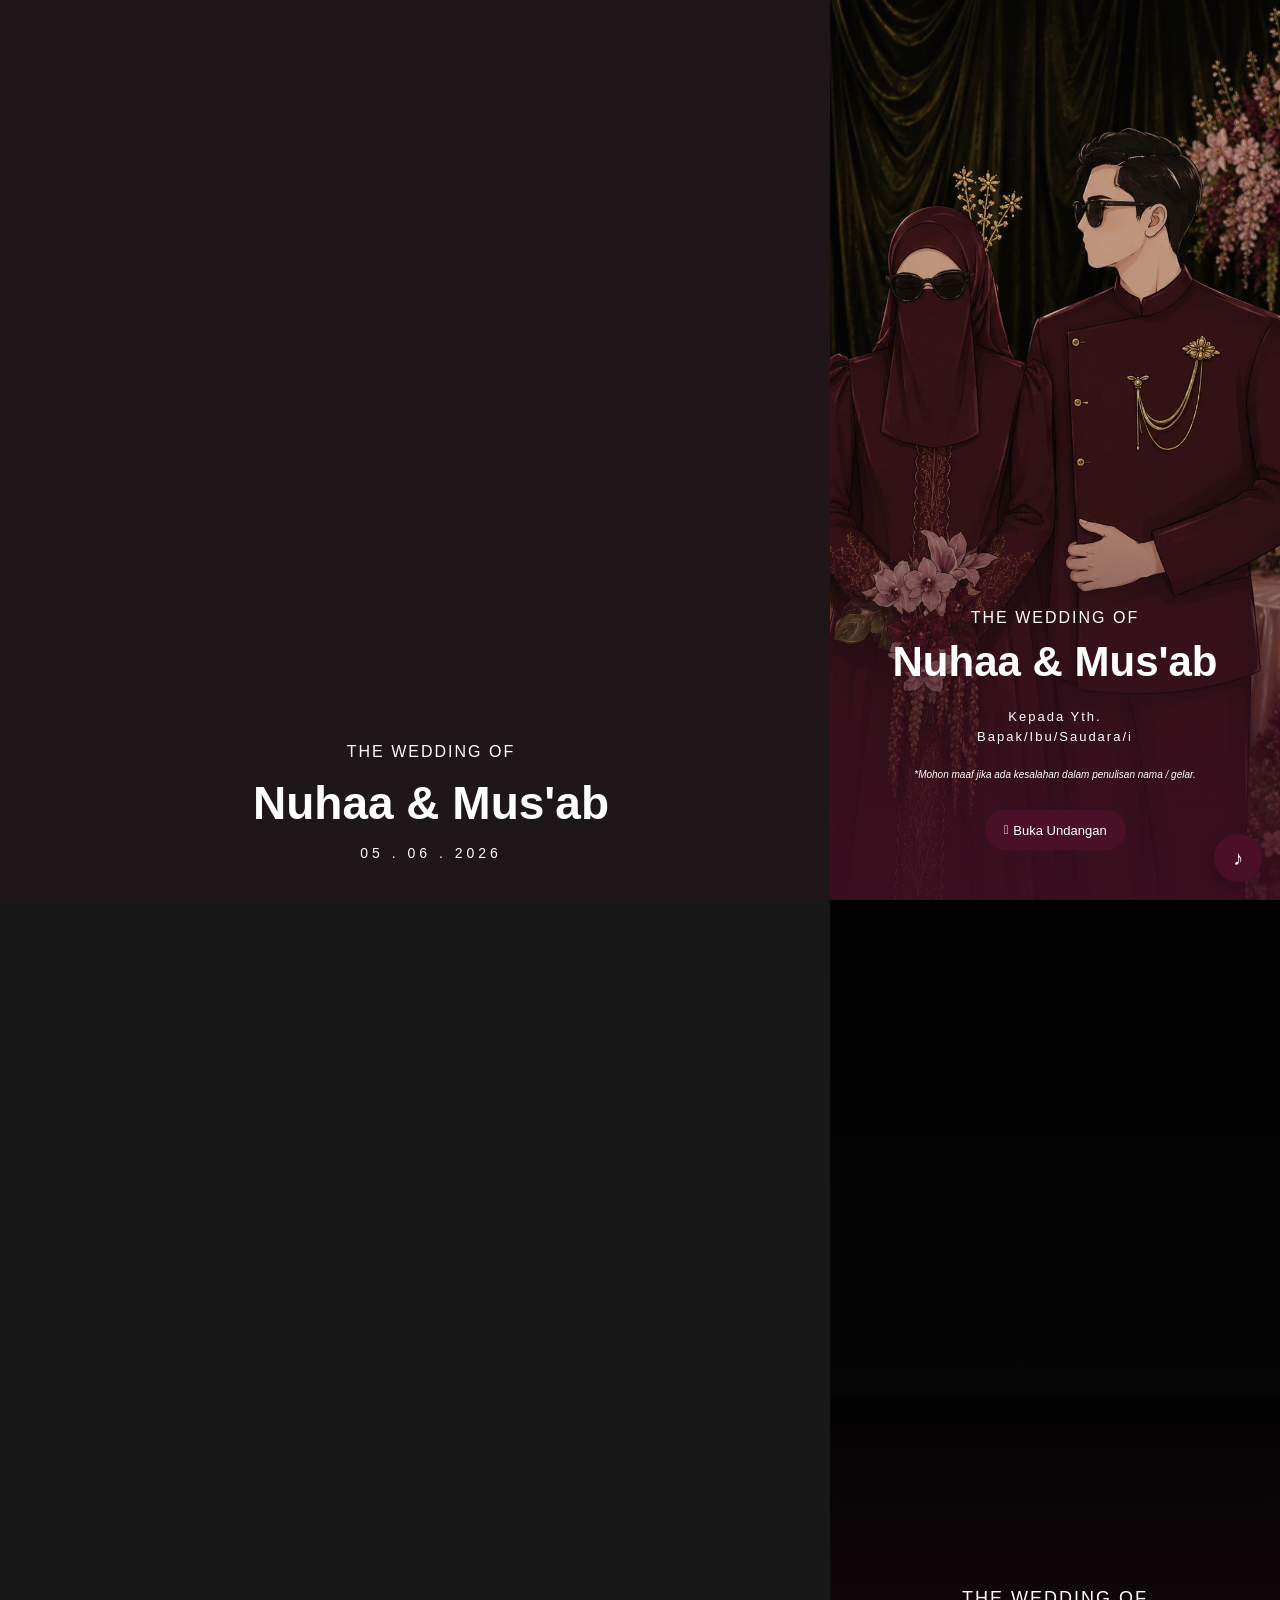
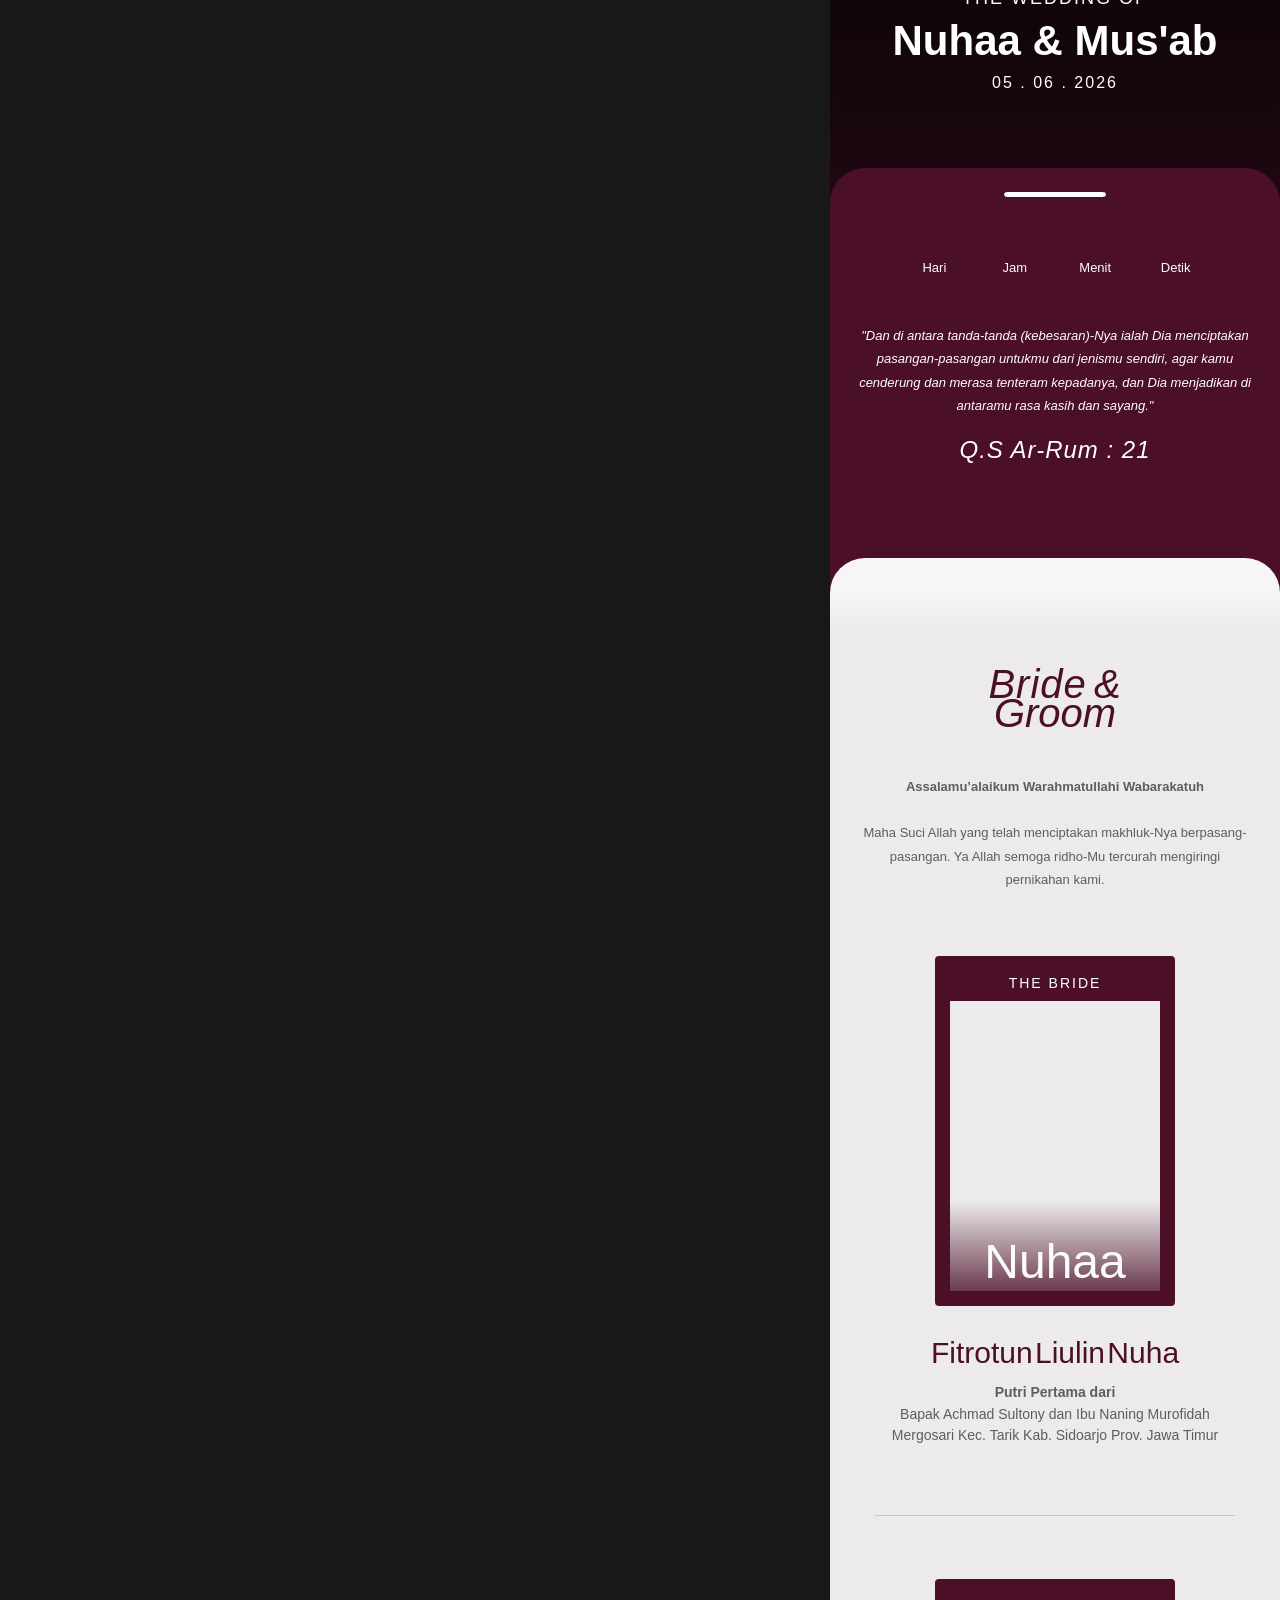
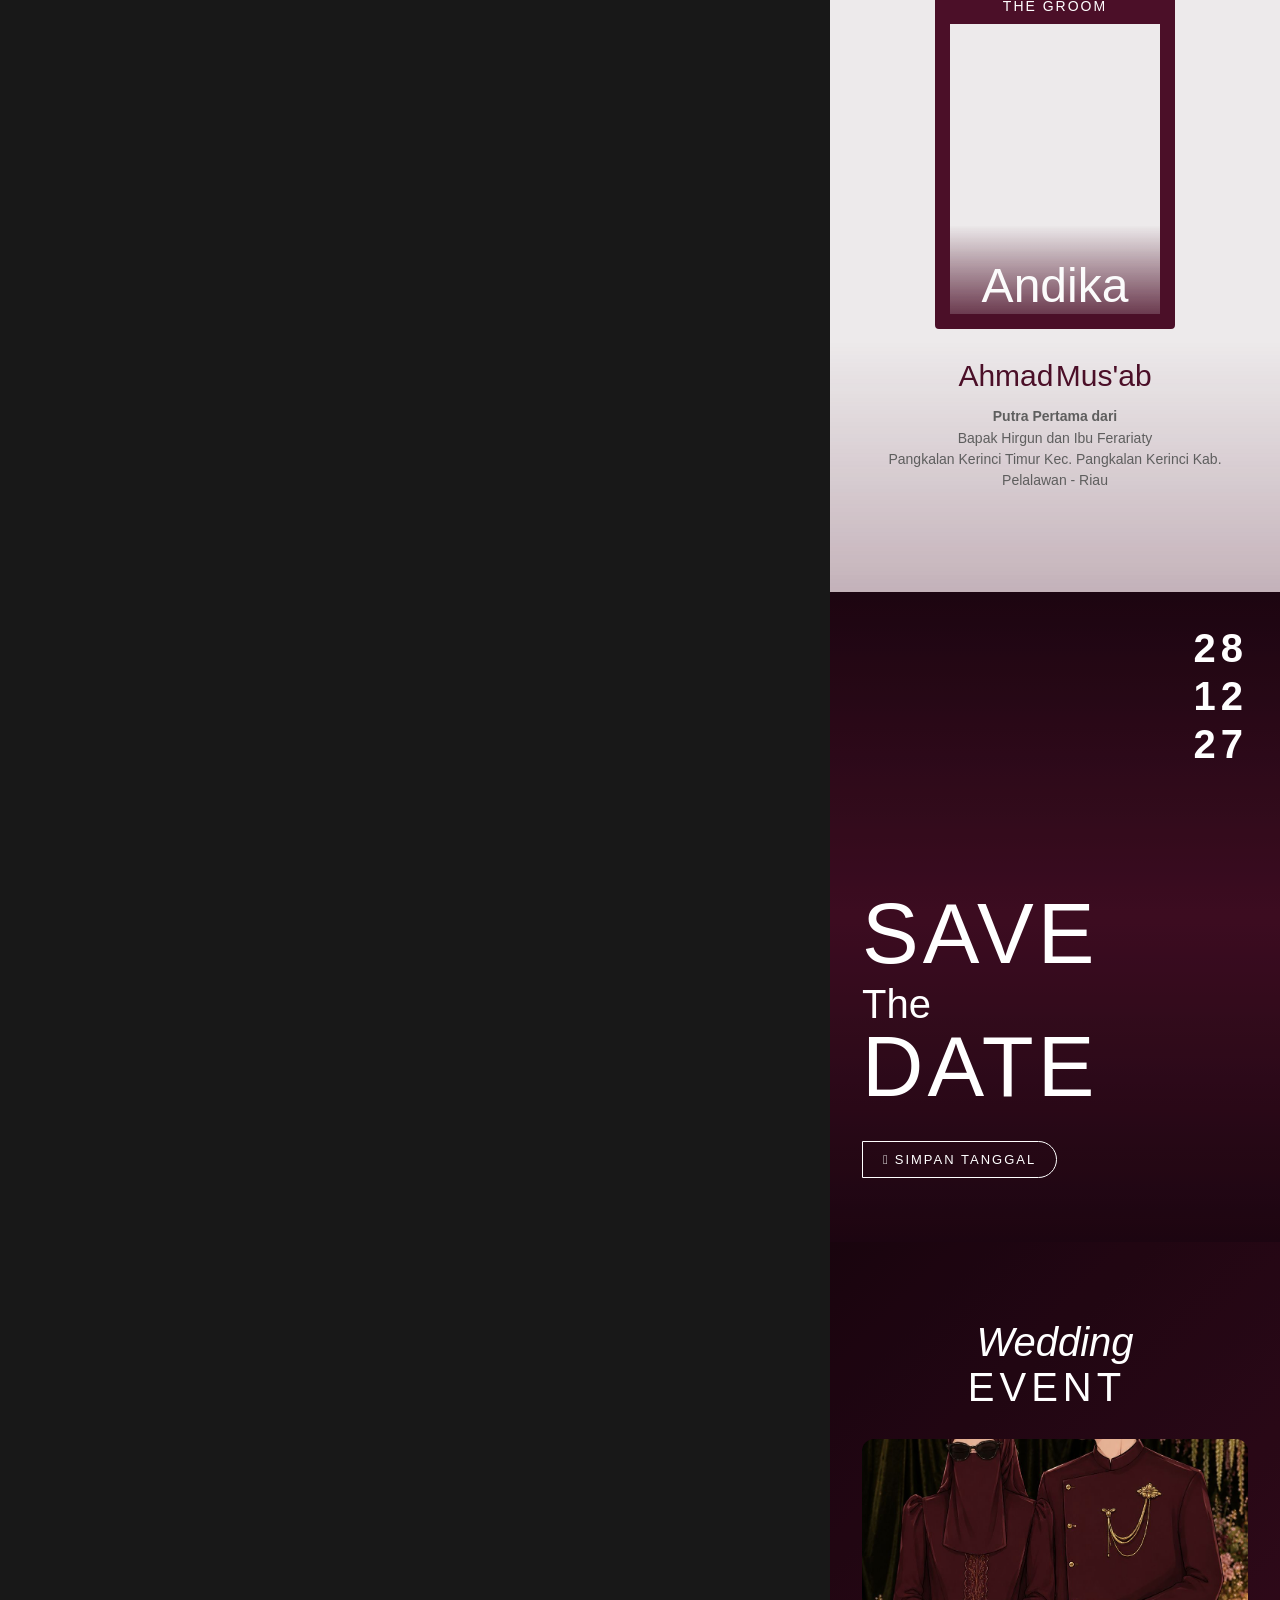
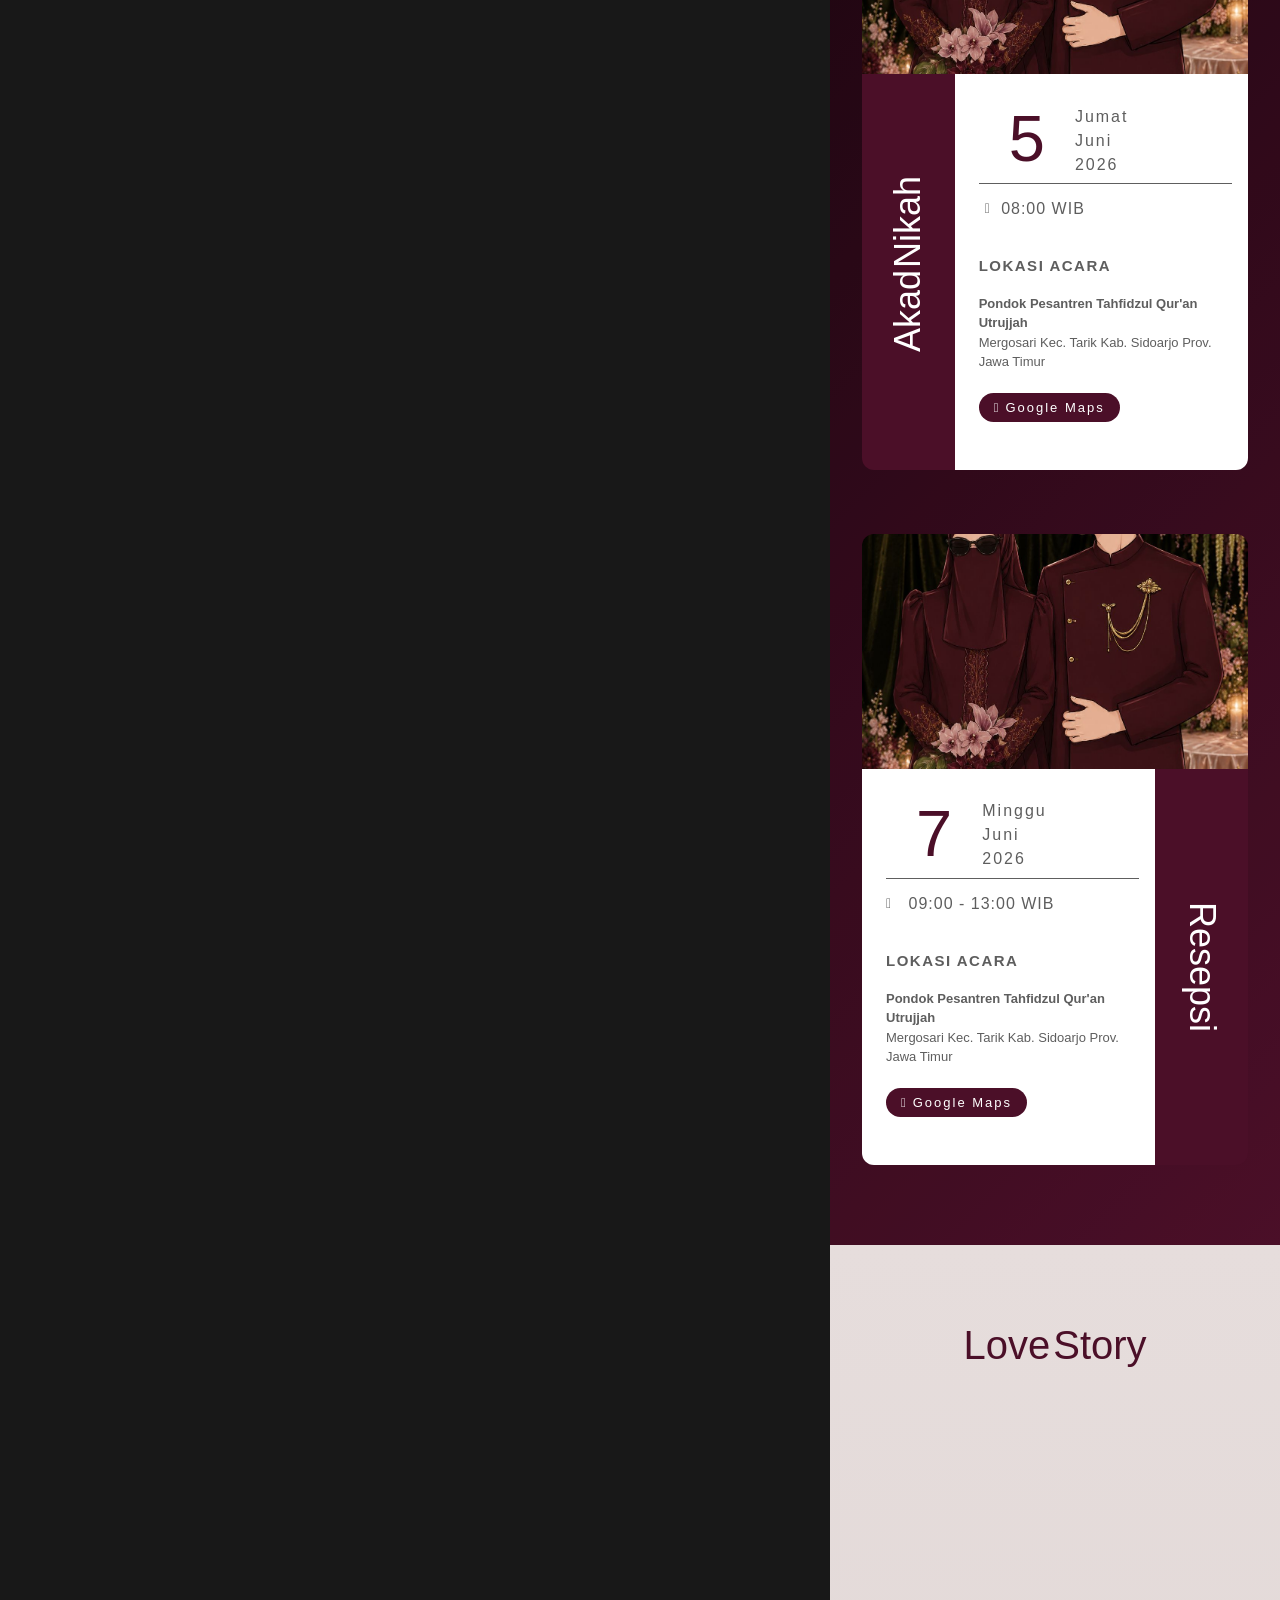
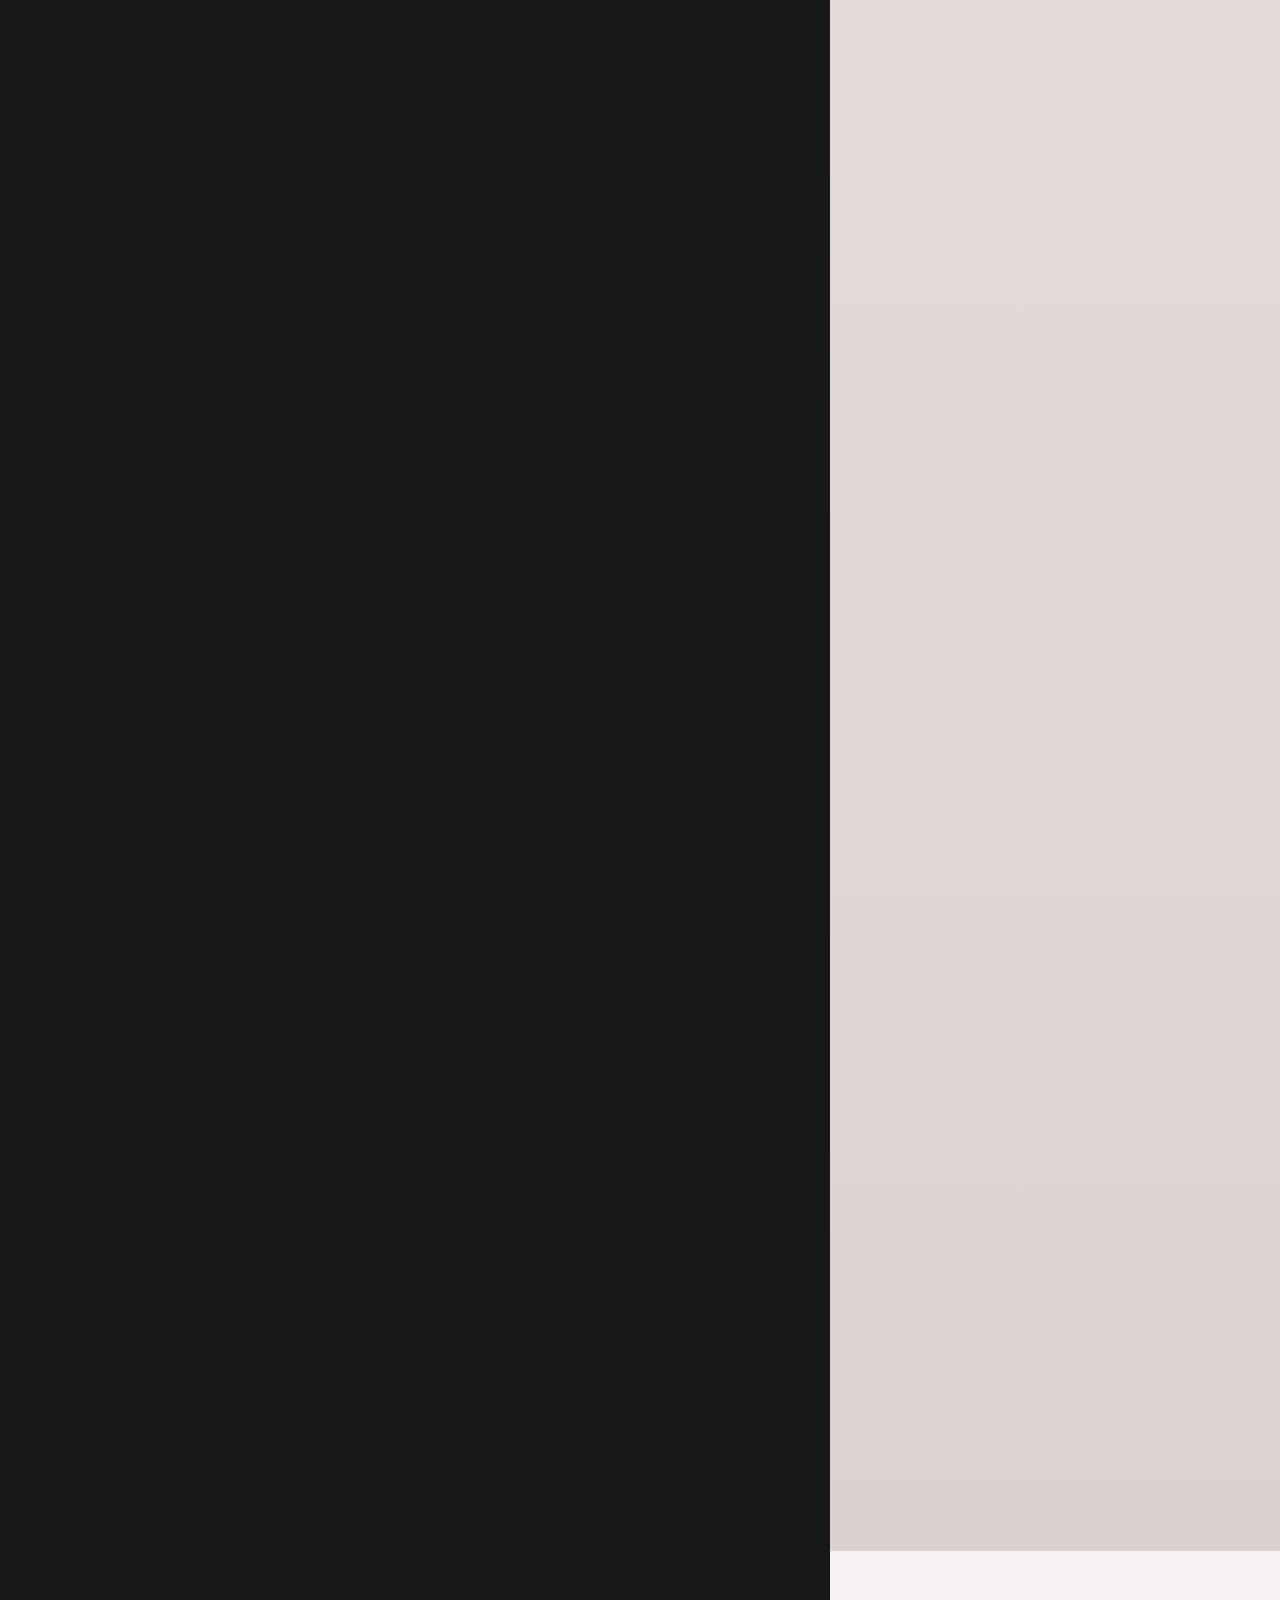
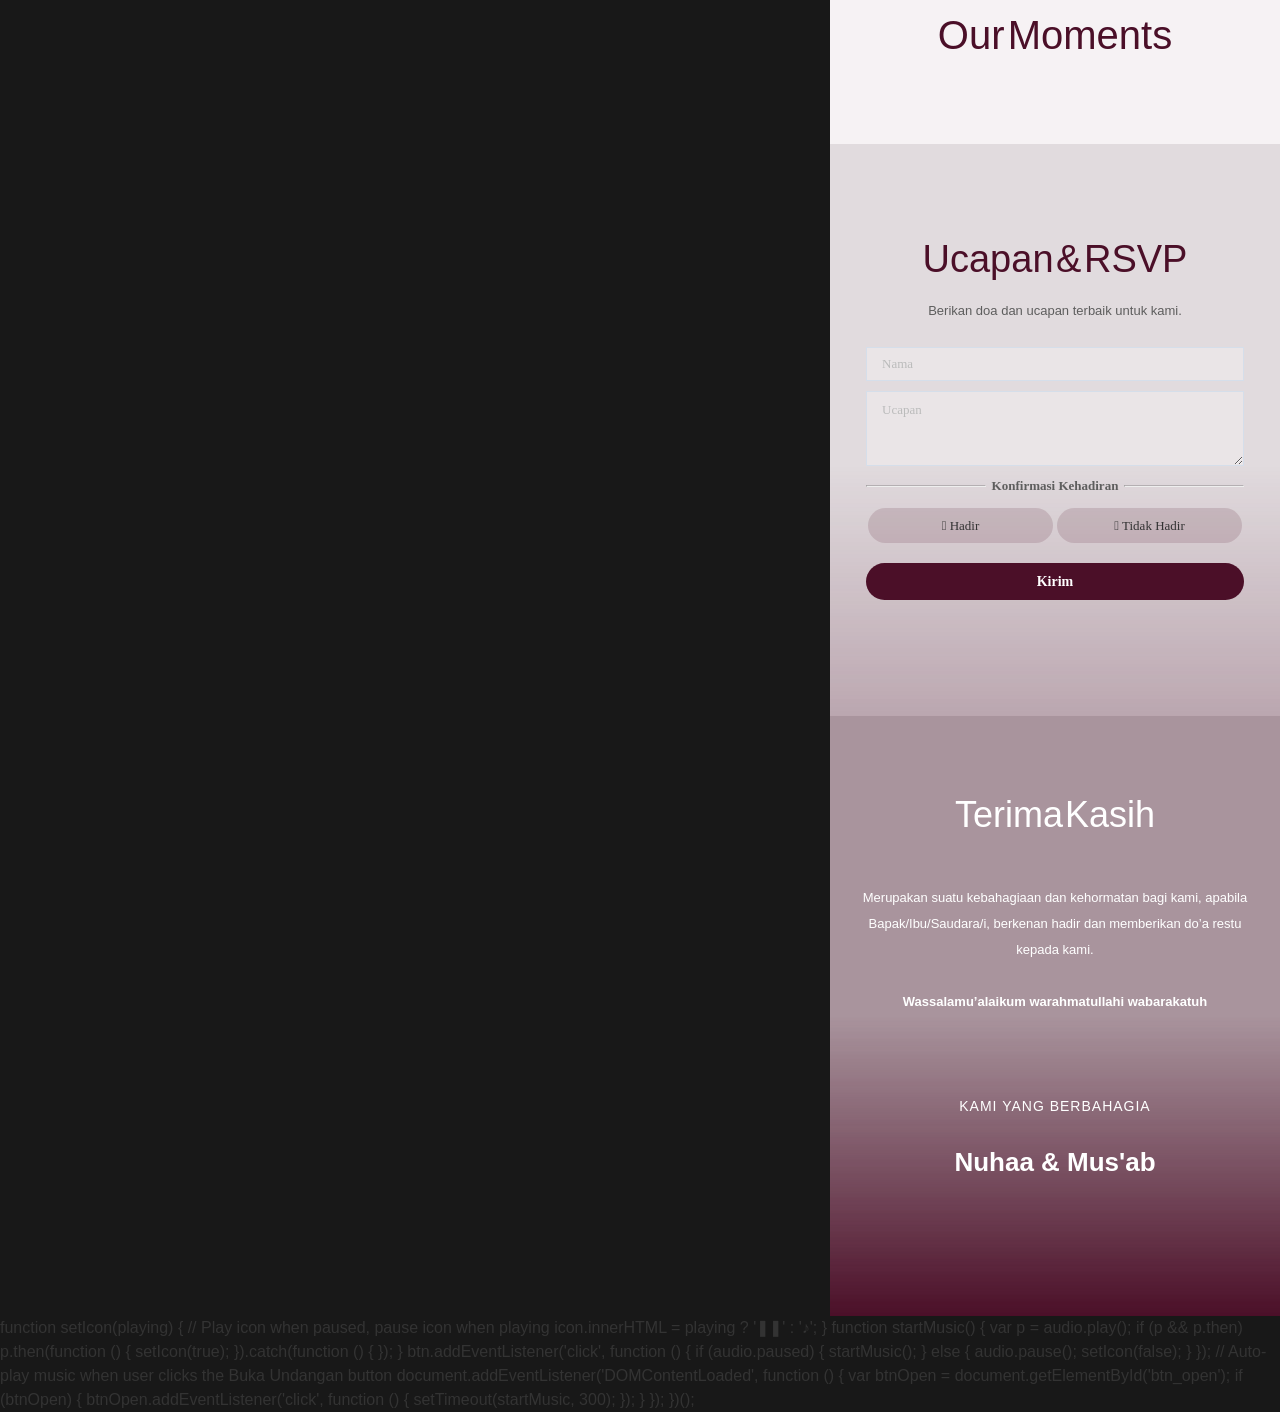
==== commit 05f1c38f: "update gambar" ====
--- a/index.html
+++ b/index.html
@@ -1,4 +1,4 @@
-﻿<!DOCTYPE html>
+<!DOCTYPE html>
 <html lang="id" prefix="og: https://ogp.me/ns#">
 <!-- Mirrored from the.invisimple.id/l04/?post_id=29862&comments=24&get=500&order=DESC by HTTrack Website Copier/3.x [XR&CO'2014], Tue, 12 May 2026 20:21:19 GMT -->
 <!-- Added by HTTrack -->
@@ -5096,7 +5096,7 @@
                                             <div class="elementor-widget-container">
                                                 <script>if ('scrollRestoration' in history) { history.scrollRestoration = 'manual' }
                                                     window.onbeforeunload = function () { window.scrollTo(0, 0) }; function revealElements(selector) { var elements = document.querySelectorAll(selector); var windowHeight = window.innerHeight; var elementVisible = 50; elements.forEach(function (element) { var elementTop = element.getBoundingClientRect().top; if (elementTop < windowHeight - elementVisible) { element.classList.add("active") } else { element.classList.remove("active") } }) }
-                                                    document.addEventListener("DOMContentLoaded", function(){document.querySelectorAll(".inv-fade-in,.inv-atas,.inv-bawah,.inv-kiri,.inv-kanan,.inv-rotate-in,.inv-flip-x,.inv-flip-y,.inv-zoom-in,.inv-zoom-out").forEach(function(el){el.classList.add("active")})})</script>
+                                                    document.addEventListener("DOMContentLoaded", function () { document.querySelectorAll(".inv-fade-in,.inv-atas,.inv-bawah,.inv-kiri,.inv-kanan,.inv-rotate-in,.inv-flip-x,.inv-flip-y,.inv-zoom-in,.inv-zoom-out").forEach(function (el) { el.classList.add("active") }) })</script>
                                                 <style>
                                                     .inv-fade-in {
                                                         opacity: 0;
@@ -5886,55 +5886,74 @@
             display: none !important
         }
 
-        .elementor-invisible{visibility:visible!important;opacity:1!important;animation:none!important}
+        .elementor-invisible {
+            visibility: visible !important;
+            opacity: 1 !important;
+            animation: none !important
+        }
+
         /* Override slideshow backgrounds with elegant solid/gradient */
-.elementor-element-20bc11e {
-    background: linear-gradient(180deg, #1a0510 0%, #4b0f28 50%, #1a0510 100%) !important;
-}
-.elementor-element-20bc11e > .elementor-background-slideshow {
-    display: none !important;
-}
-.elementor-element-23aa393f {
-    background: linear-gradient(135deg, #0d0208 0%, #4b0f28 100%) !important;
-}
-.elementor-element-23aa393f > .elementor-background-slideshow {
-    display: none !important;
-}
-/* Event section photos - use cover image as static bg */
-.elementor-element-e861879 {
-    background: url('img/cover.jpeg') center/cover no-repeat !important;
-}
-.elementor-element-e861879 > .elementor-background-slideshow {
-    display: none !important;
-}
-.elementor-element-0fe48a1 {
-    background: url('img/cover.jpeg') center/cover no-repeat !important;
-}
-.elementor-element-0fe48a1 > .elementor-background-slideshow {
-    display: none !important;
-}
-/* Wedding Gift section background (already hidden but fix bg) */
-.elementor-element-6e59bcc {
-    background: linear-gradient(135deg, #0d0208 0%, #4b0f28 100%) !important;
-}
-.elementor-element-6e59bcc > .elementor-background-slideshow {
-    display: none !important;
-}
-/* Love story / timeline section */
-.elementor-element-318b31ac {
-    background: linear-gradient(180deg, #f8f5f0 0%, #ede8e2 100%) !important;
-}
-.elementor-element-318b31ac > .elementor-background-slideshow,
-.elementor-element-318b31ac > .elementor-background-video-container {
-    display: none !important;
-}
-/* Cover section - ensure it uses the img properly */
-.elementor-element-d7d411 {
-    background: url('img/cover.jpeg') center/cover no-repeat !important;
-}
-.elementor-element-d7d411 > .elementor-background-slideshow {
-    display: none !important;
-}
+        .elementor-element-20bc11e {
+            background: linear-gradient(180deg, #1a0510 0%, #4b0f28 50%, #1a0510 100%) !important;
+        }
+
+        .elementor-element-20bc11e>.elementor-background-slideshow {
+            display: none !important;
+        }
+
+        .elementor-element-23aa393f {
+            background: linear-gradient(135deg, #0d0208 0%, #4b0f28 100%) !important;
+        }
+
+        .elementor-element-23aa393f>.elementor-background-slideshow {
+            display: none !important;
+        }
+
+        /* Event section photos - use cover image as static bg */
+        .elementor-element-e861879 {
+            background: url('img/cover.jpeg') center/cover no-repeat !important;
+        }
+
+        .elementor-element-e861879>.elementor-background-slideshow {
+            display: none !important;
+        }
+
+        .elementor-element-0fe48a1 {
+            background: url('img/cover.jpeg') center/cover no-repeat !important;
+        }
+
+        .elementor-element-0fe48a1>.elementor-background-slideshow {
+            display: none !important;
+        }
+
+        /* Wedding Gift section background (already hidden but fix bg) */
+        .elementor-element-6e59bcc {
+            background: linear-gradient(135deg, #0d0208 0%, #4b0f28 100%) !important;
+        }
+
+        .elementor-element-6e59bcc>.elementor-background-slideshow {
+            display: none !important;
+        }
+
+        /* Love story / timeline section */
+        .elementor-element-318b31ac {
+            background: linear-gradient(180deg, #f8f5f0 0%, #ede8e2 100%) !important;
+        }
+
+        .elementor-element-318b31ac>.elementor-background-slideshow,
+        .elementor-element-318b31ac>.elementor-background-video-container {
+            display: none !important;
+        }
+
+        /* Cover section - ensure it uses the img properly */
+        .elementor-element-d7d411 {
+            background: url('img/cover.jpeg') center/cover no-repeat !important;
+        }
+
+        .elementor-element-d7d411>.elementor-background-slideshow {
+            display: none !important;
+        }
+
         .saic-wrap-guest {
             display: none !important;
         }
@@ -6225,4 +6244,42 @@
 </html>
 <!-- Page optimized by LiteSpeed Cache @2026-05-13 03:21:09 -->
 
+<!-- Page cached by LiteSpeed Cache 7.8.1 on 2026-05-13 03:21:09 -->
+
+function setIcon(playing) {
+// Play icon when paused, pause icon when playing
+icon.innerHTML = playing ? '&#10074;&#10074;' : '&#9834;';
+}
+
+function startMusic() {
+var p = audio.play();
+if (p && p.then) p.then(function () { setIcon(true); }).catch(function () { });
+}
+
+btn.addEventListener('click', function () {
+if (audio.paused) {
+startMusic();
+} else {
+audio.pause();
+setIcon(false);
+}
+});
+
+// Auto-play music when user clicks the Buka Undangan button
+document.addEventListener('DOMContentLoaded', function () {
+var btnOpen = document.getElementById('btn_open');
+if (btnOpen) {
+btnOpen.addEventListener('click', function () {
+setTimeout(startMusic, 300);
+});
+}
+});
+})();
+</script>
+</body>
+<!-- Mirrored from the.invisimple.id/l04/?post_id=29862&comments=24&get=500&order=DESC by HTTrack Website Copier/3.x [XR&CO'2014], Tue, 12 May 2026 20:21:19 GMT -->
+
+</html>
+<!-- Page optimized by LiteSpeed Cache @2026-05-13 03:21:09 -->
+
 <!-- Page cached by LiteSpeed Cache 7.8.1 on 2026-05-13 03:21:09 -->
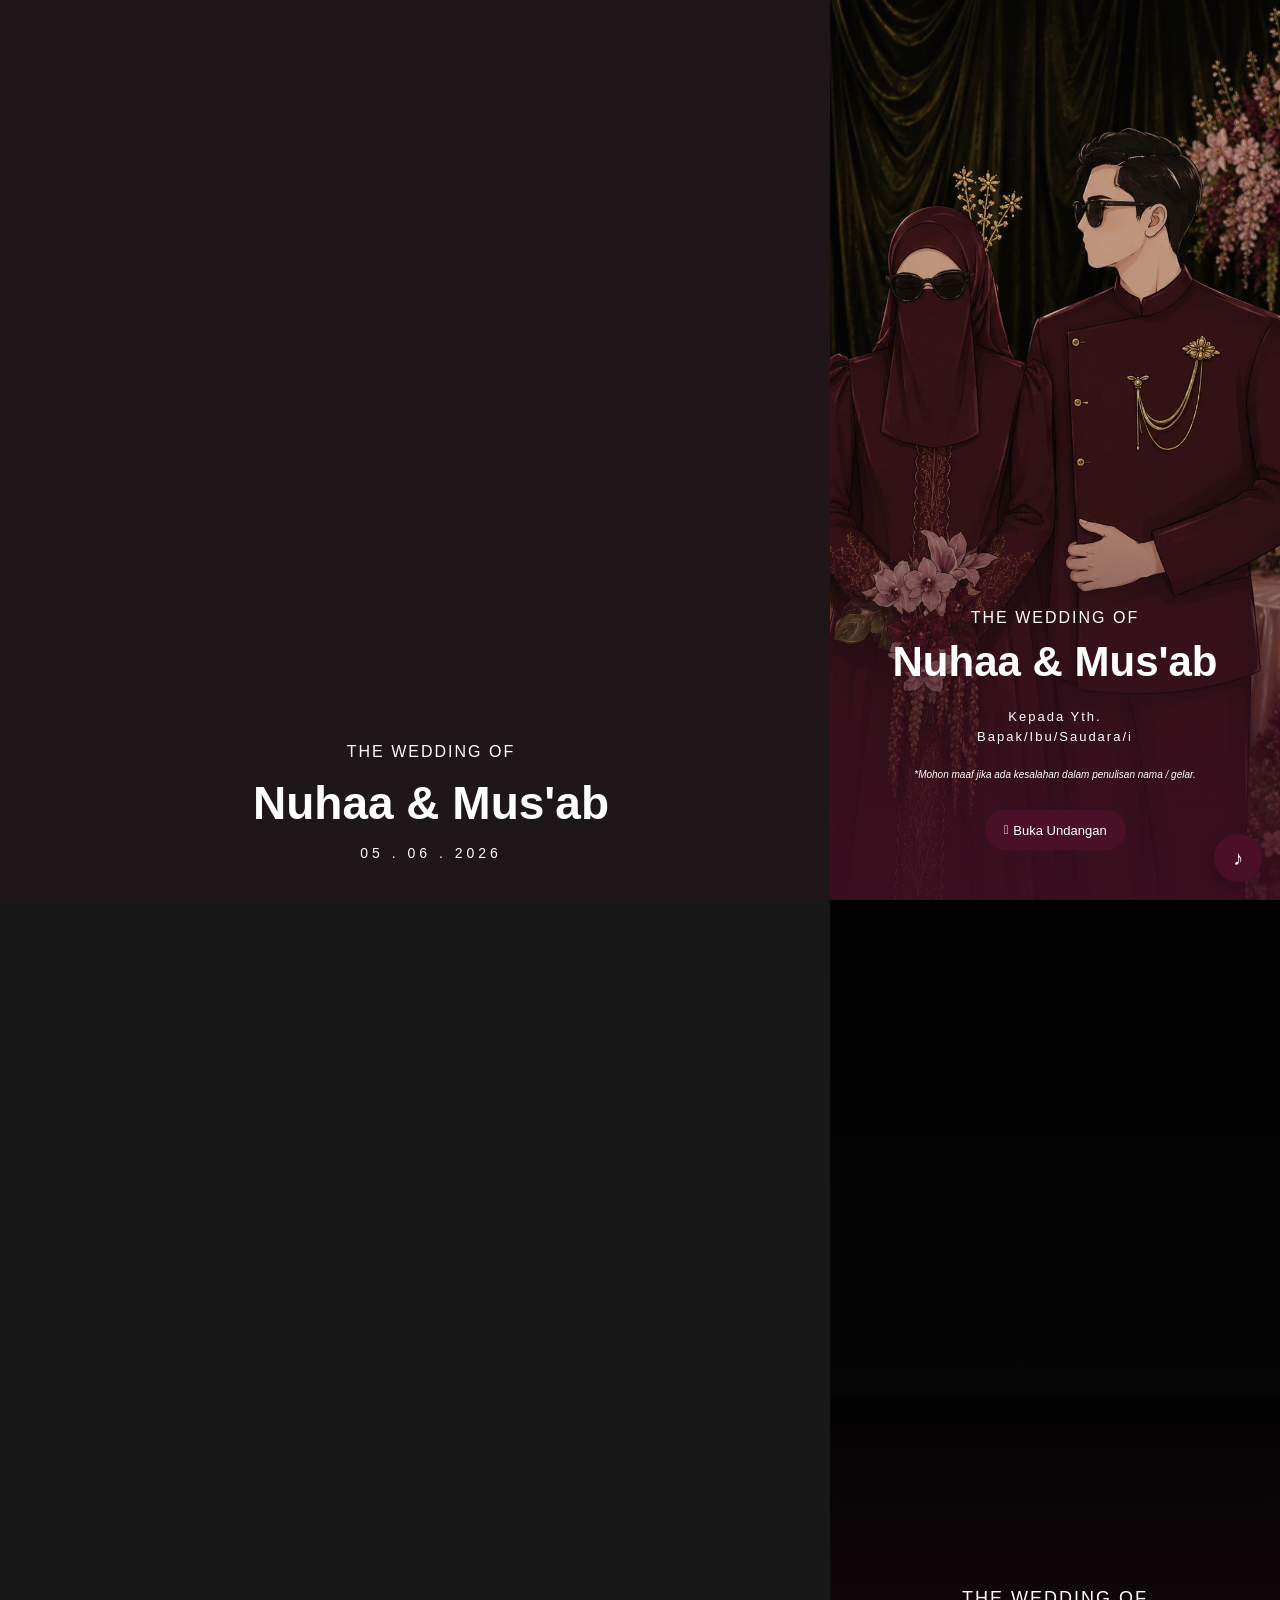
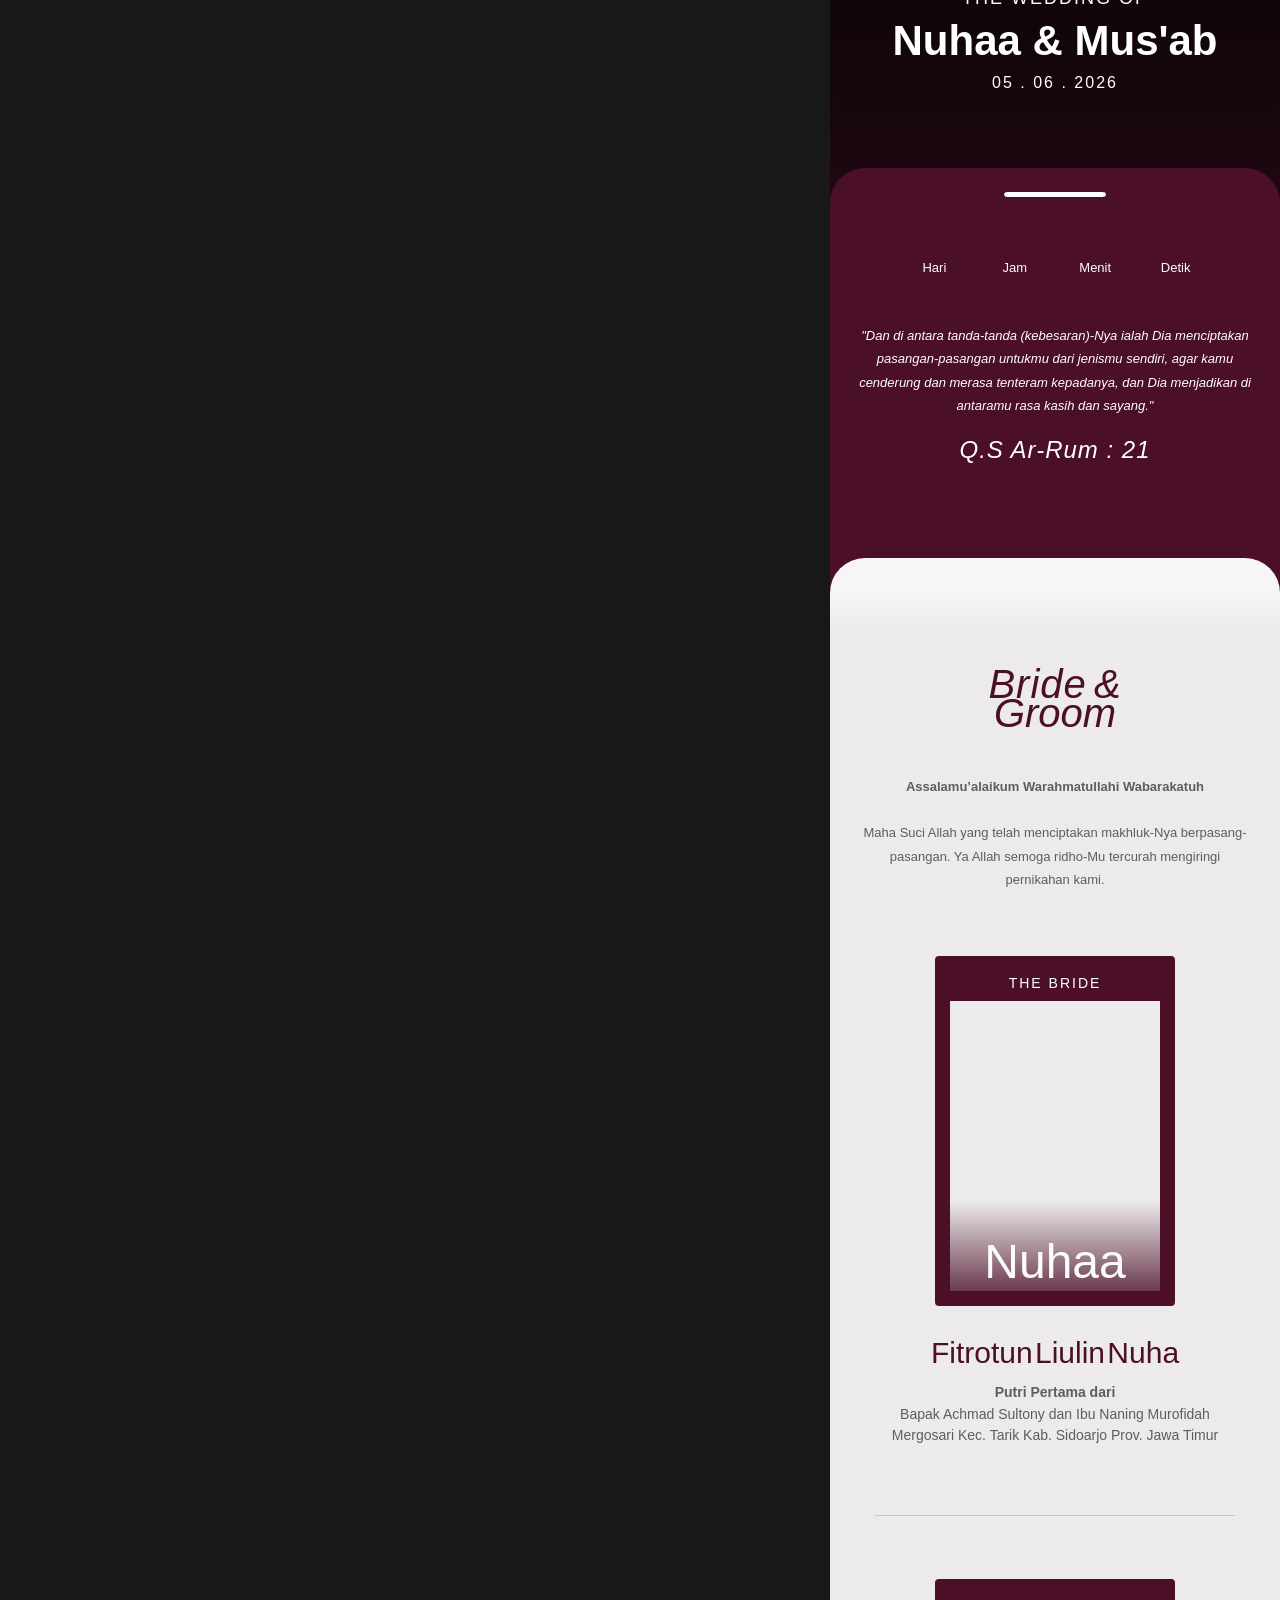
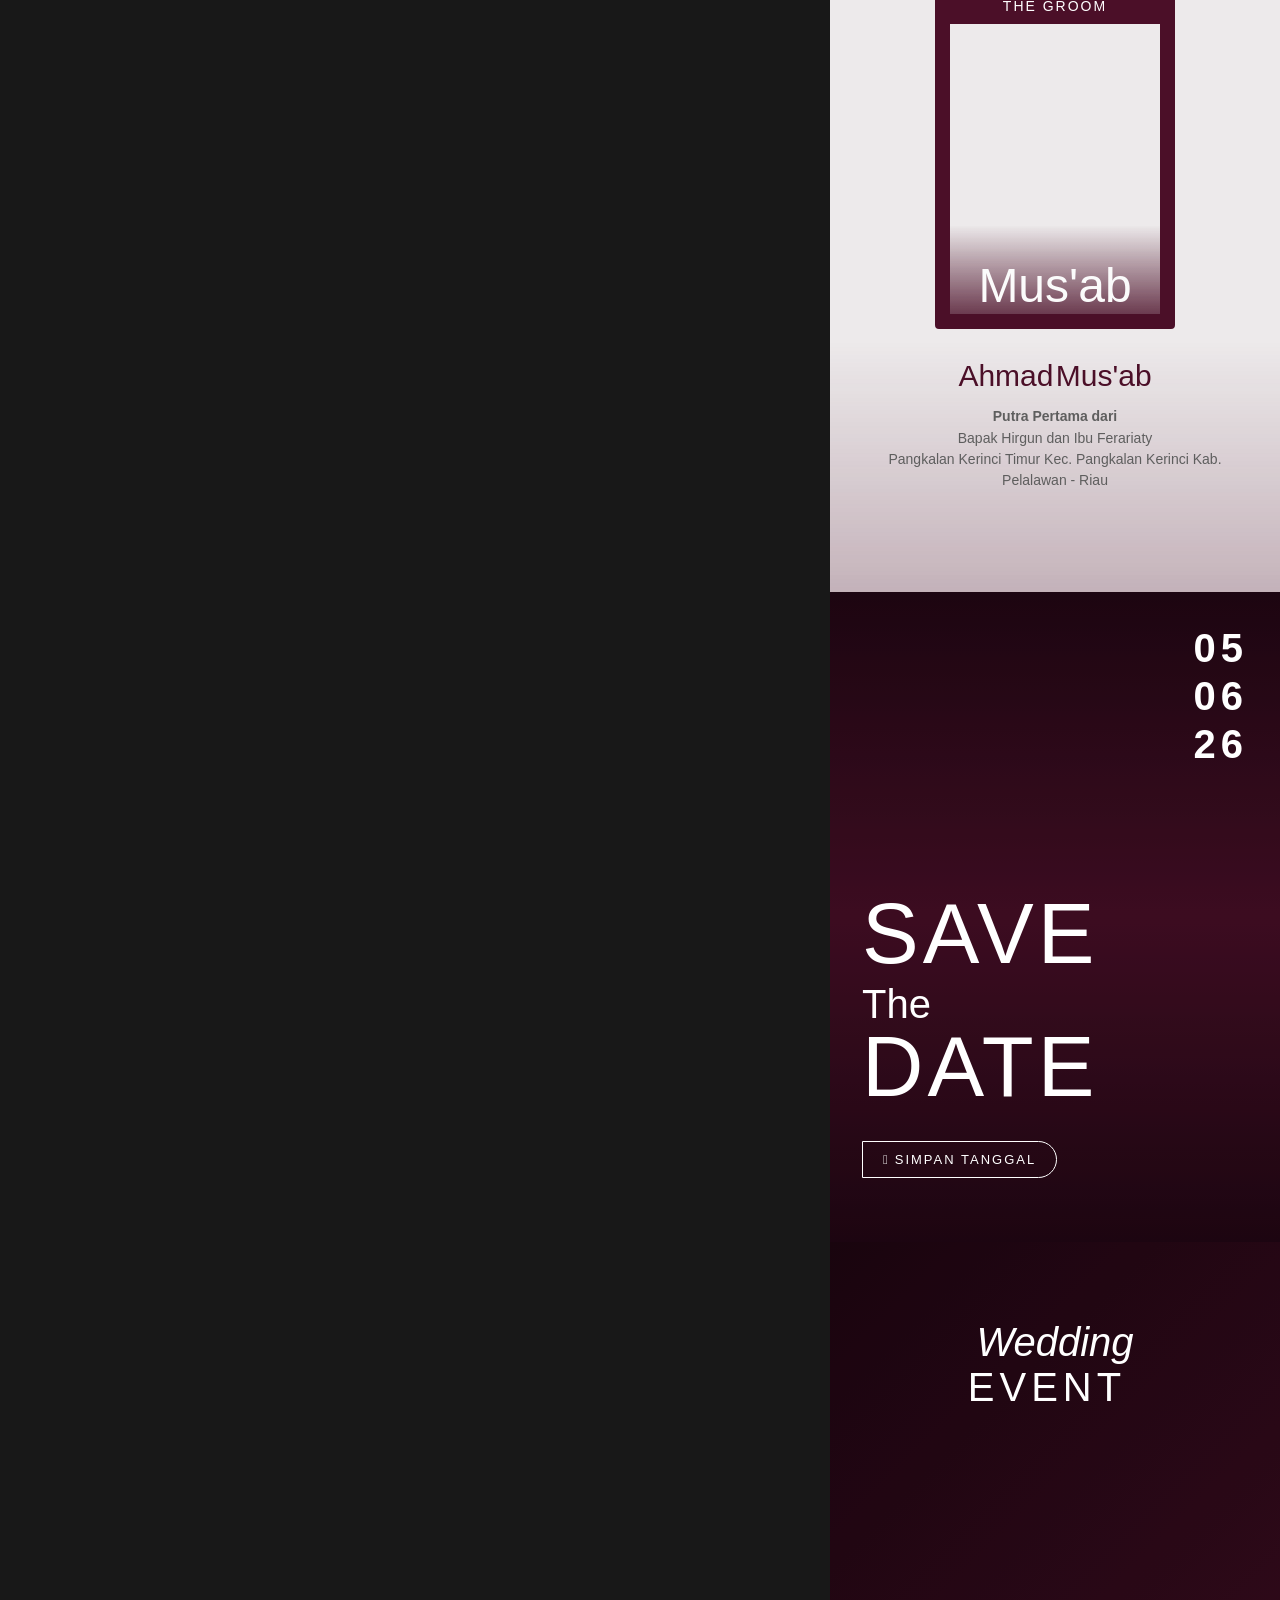
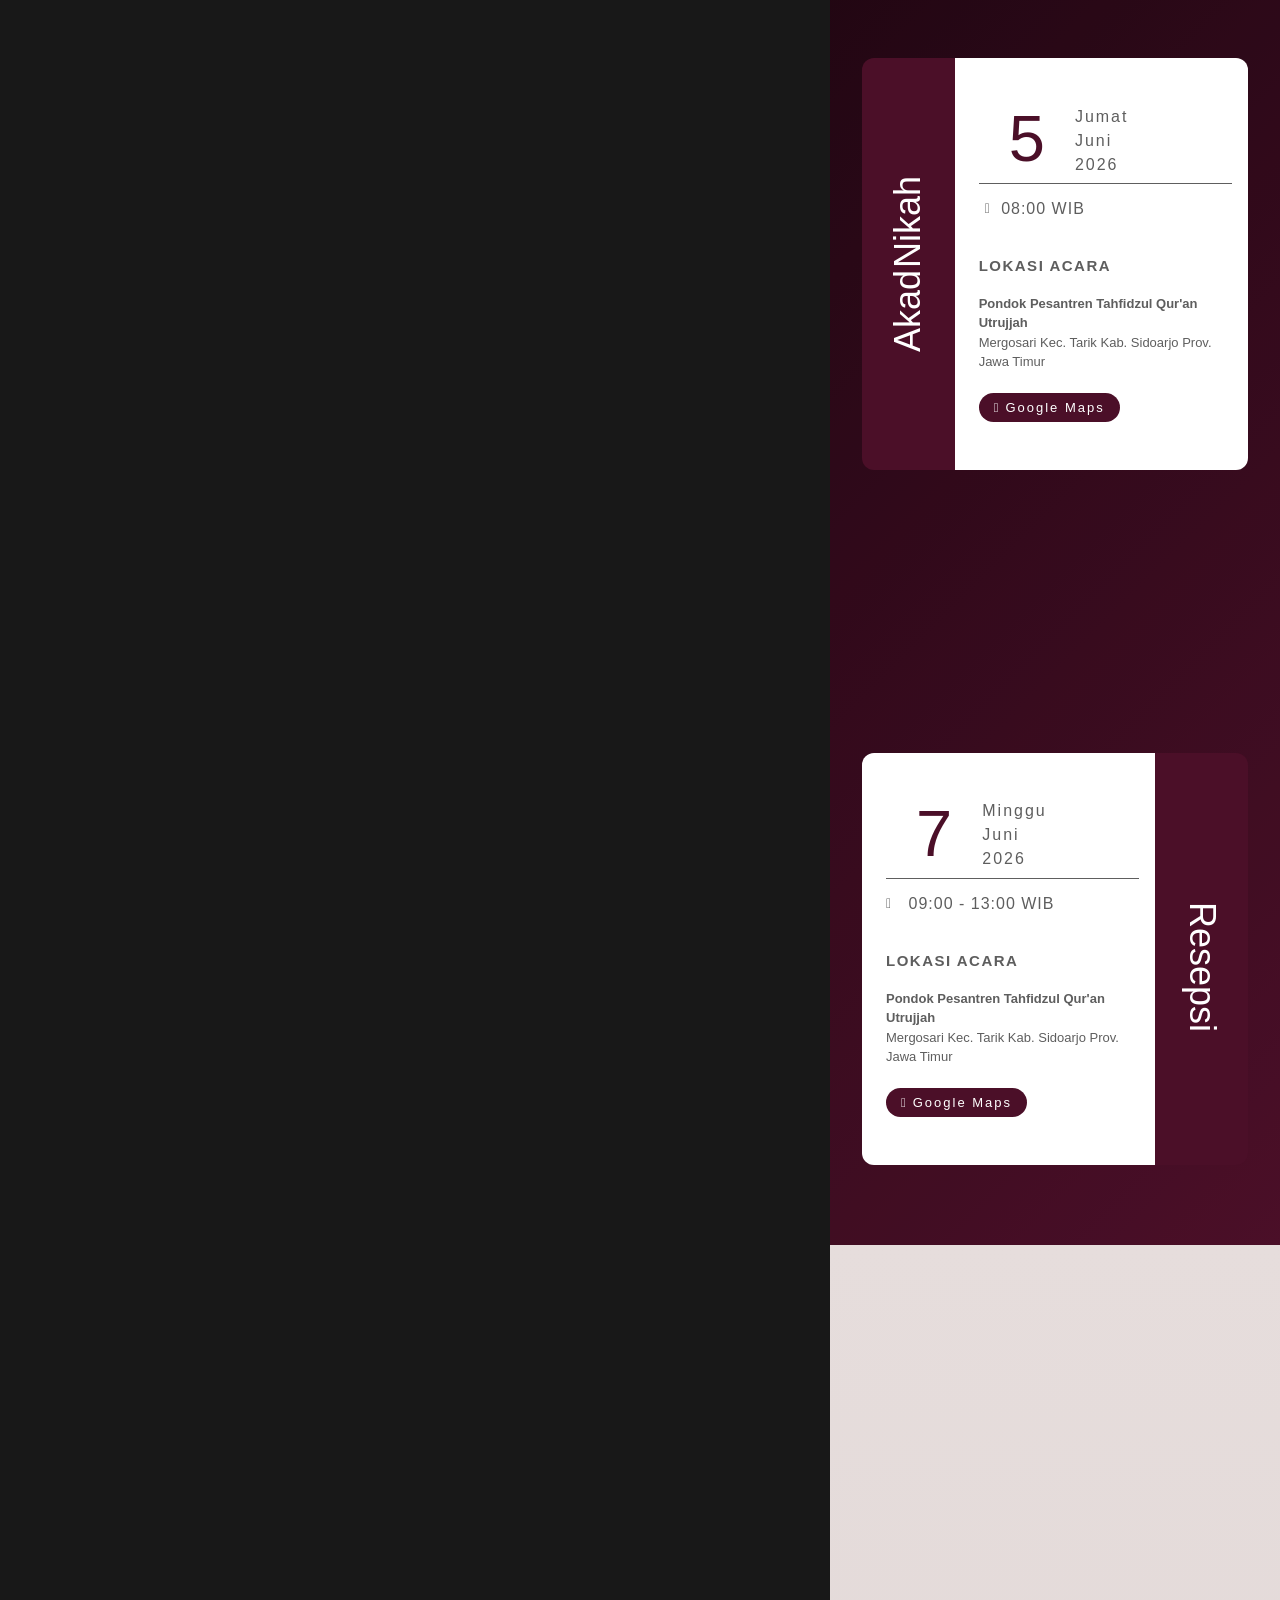
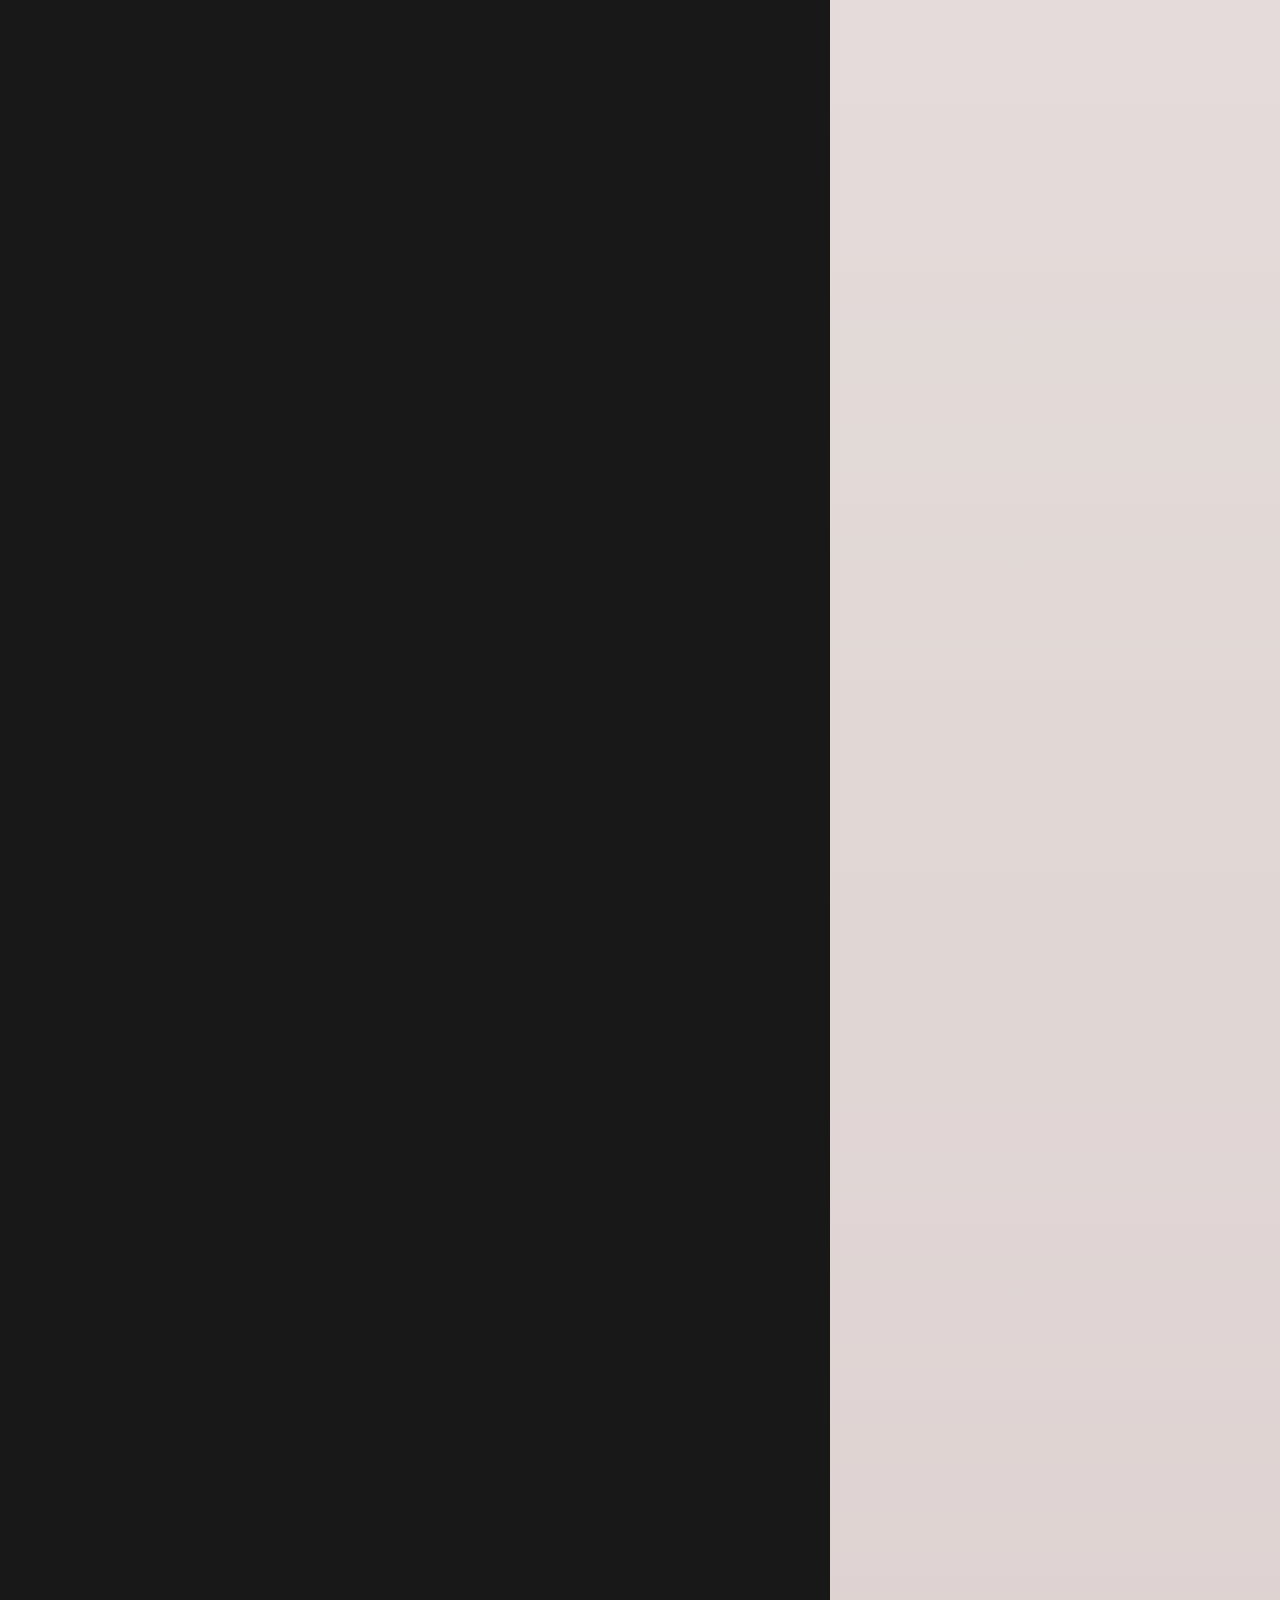
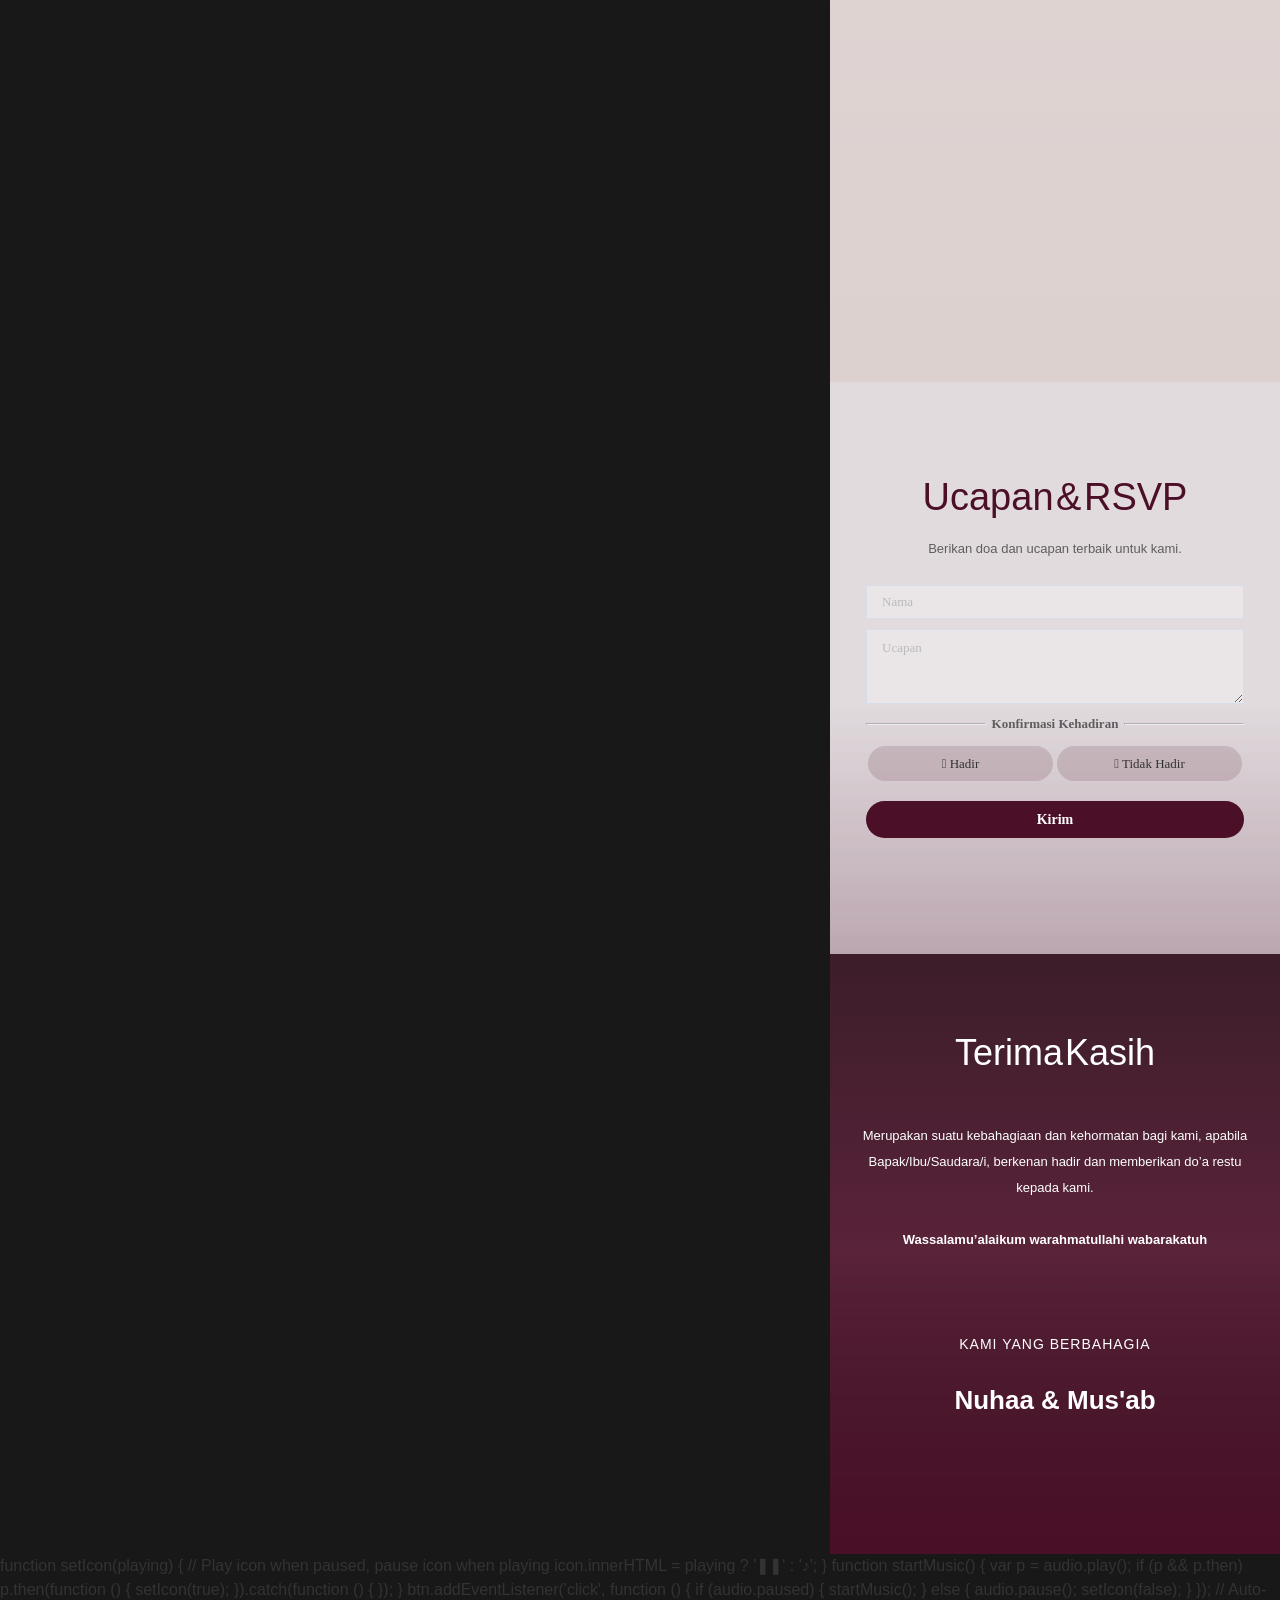
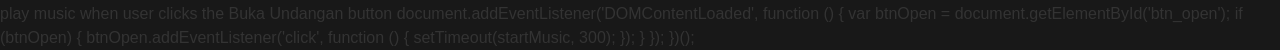
==== commit a287bbc6: "change date" ====
--- a/index.html
+++ b/index.html
@@ -2549,7 +2549,7 @@
                         <section
                             class="elementor-section elementor-inner-section elementor-element elementor-element-805833b elementor-section-height-min-height wdsdv-enabled--yes elementor-section-boxed elementor-section-height-default"
                             data-id="805833b" data-element_type="section" data-e-type="section" id="slide_awal"
-                            data-settings="{&quot;background_background&quot;:&quot;slideshow&quot;,&quot;background_slideshow_slide_duration&quot;:1000,&quot;background_slideshow_transition_duration&quot;:4000,&quot;jet_parallax_layout_list&quot;:[],&quot;background_slideshow_slide_transition&quot;:&quot;slide_left&quot;,&quot;background_slideshow_gallery&quot;:[{&quot;id&quot;:30610,&quot;url&quot;:&quot;img/1.jpeg&quot;},{&quot;id&quot;:30611,&quot;url&quot;:&quot;img/2.jpeg&quot;},{&quot;id&quot;:30612,&quot;url&quot;:&quot;img/3.jpeg&quot;}],&quot;background_slideshow_loop&quot;:&quot;yes&quot;}">
+                            data-settings="{&quot;background_background&quot;:&quot;slideshow&quot;,&quot;background_slideshow_slide_duration&quot;:1000,&quot;background_slideshow_transition_duration&quot;:4000,&quot;jet_parallax_layout_list&quot;:[],&quot;background_slideshow_slide_transition&quot;:&quot;slide_left&quot;,&quot;background_slideshow_gallery&quot;:[{&quot;id&quot;:30610,&quot;url&quot;:&quot;img/1.jpeg&quot;},{&quot;id&quot;:30612,&quot;url&quot;:&quot;img/3.jpeg&quot;}],&quot;background_slideshow_loop&quot;:&quot;yes&quot;}">
                             <div class="elementor-background-overlay"></div>
                             <div class="elementor-container elementor-column-gap-default">
                                 <div data-dce-background-overlay-color="#10101050"
@@ -2675,7 +2675,7 @@
                                             data-id="fda47b8" data-element_type="widget" data-e-type="widget"
                                             data-widget_type="countdown.default">
                                             <div class="elementor-widget-container">
-                                                <div class="elementor-countdown-wrapper" data-date="1780693200">
+                                                <div class="elementor-countdown-wrapper" data-date="1780621200">
                                                     <div class="elementor-countdown-item"><span
                                                             class="elementor-countdown-digits elementor-countdown-days"></span>
                                                         <span class="elementor-countdown-label">Hari</span>
@@ -3019,7 +3019,7 @@
                                                                                                 class="elementor-widget-container">
                                                                                                 <p
                                                                                                     class="elementor-heading-title elementor-size-default">
-                                                                                                    Andika</p>
+                                                                                                    Mus'ab</p>
                                                                                             </div>
                                                                                         </div>
                                                                                     </div>
@@ -3181,9 +3181,9 @@
                                             data-settings="{&quot;_position&quot;:&quot;absolute&quot;}"
                                             data-widget_type="heading.default">
                                             <div class="elementor-widget-container">
-                                                <h2 class="elementor-heading-title elementor-size-default">28<br>
-                                                    12<br>
-                                                    27</h2>
+                                                <h2 class="elementor-heading-title elementor-size-default">05<br>
+                                                    06<br>
+                                                    26</h2>
                                             </div>
                                         </div>
                                         <div data-dce-background-color="#FFFFFF00"
@@ -3192,7 +3192,7 @@
                                             data-widget_type="wds_calendar.default">
                                             <div class="elementor-widget-container">
                                                 <div class="elementor-button-wrapper"><a
-                                                        href="https://www.google.com/calendar/render?action=TEMPLATE&amp;text=Tema%20Luxury%2004&amp;details=The%20Wedding%20Of%20%3A%3Cbr%3E%3Cbr%3EPutri%20Cantika%20Sari%3Cbr%3E%26amp%3B%3Cbr%3EPutra%20Andika%20Pratama%3Cbr%3E%3Cbr%3E&amp;dates=20271228T010000Z%2F20271229T010000Z"
+                                                        href="https://www.google.com/calendar/render?action=TEMPLATE&amp;text=The%20Wedding%20of%20Nuhaa%20%26%20Mus%27ab&amp;details=The%20Wedding%20Of%20%3A%3Cbr%3E%3Cbr%3ENuhaa%3Cbr%3E%26amp%3B%3Cbr%3EMus%27ab%3Cbr%3E%3Cbr%3E&amp;dates=20260605T010000Z%2F20260607T060000Z"
                                                         class="elementor-button-link elementor-button elementor-size-sm elementor-animation-shrink"
                                                         target="_blank" rel="nofollow" role="button"> <span
                                                             class="elementor-button-content-wrapper wds-flexbox">
@@ -3272,7 +3272,7 @@
                                                             class="elementor-section elementor-inner-section elementor-element elementor-element-e861879 elementor-section-height-min-height wdsdv-enabled--yes elementor-section-boxed elementor-section-height-default"
                                                             data-id="e861879" data-element_type="section"
                                                             data-e-type="section"
-                                                            data-settings="{&quot;background_background&quot;:&quot;slideshow&quot;,&quot;background_slideshow_slide_duration&quot;:1500,&quot;background_slideshow_slide_transition&quot;:&quot;slide_left&quot;,&quot;background_slideshow_transition_duration&quot;:3000,&quot;jet_parallax_layout_list&quot;:[],&quot;background_slideshow_gallery&quot;:[{&quot;id&quot;:30618,&quot;url&quot;:&quot;img/4.jpeg&quot;},{&quot;id&quot;:30619,&quot;url&quot;:&quot;img/5.jpeg&quot;}],&quot;background_slideshow_loop&quot;:&quot;yes&quot;}">
+                                                            data-settings="{&quot;background_background&quot;:&quot;slideshow&quot;,&quot;background_slideshow_slide_duration&quot;:1500,&quot;background_slideshow_slide_transition&quot;:&quot;slide_left&quot;,&quot;background_slideshow_transition_duration&quot;:3000,&quot;jet_parallax_layout_list&quot;:[],&quot;background_slideshow_gallery&quot;:[{&quot;id&quot;:30618,&quot;url&quot;:&quot;img/event_cover.jpeg&quot;},{&quot;id&quot;:30619,&quot;url&quot;:&quot;img/event_cover.jpeg&quot;}],&quot;background_slideshow_loop&quot;:&quot;yes&quot;}">
                                                             <div class="elementor-background-overlay"></div>
                                                             <div
                                                                 class="elementor-container elementor-column-gap-default">
@@ -3488,7 +3488,7 @@
                                                             class="elementor-section elementor-inner-section elementor-element elementor-element-0fe48a1 elementor-section-height-min-height wdsdv-enabled--yes elementor-section-boxed elementor-section-height-default"
                                                             data-id="0fe48a1" data-element_type="section"
                                                             data-e-type="section"
-                                                            data-settings="{&quot;background_background&quot;:&quot;slideshow&quot;,&quot;background_slideshow_slide_duration&quot;:1500,&quot;background_slideshow_slide_transition&quot;:&quot;slide_right&quot;,&quot;background_slideshow_transition_duration&quot;:3000,&quot;jet_parallax_layout_list&quot;:[],&quot;background_slideshow_gallery&quot;:[{&quot;id&quot;:30620,&quot;url&quot;:&quot;img/4.jpeg&quot;},{&quot;id&quot;:30621,&quot;url&quot;:&quot;img/5.jpeg&quot;}],&quot;background_slideshow_loop&quot;:&quot;yes&quot;}">
+                                                            data-settings="{&quot;background_background&quot;:&quot;slideshow&quot;,&quot;background_slideshow_slide_duration&quot;:1500,&quot;background_slideshow_slide_transition&quot;:&quot;slide_right&quot;,&quot;background_slideshow_transition_duration&quot;:3000,&quot;jet_parallax_layout_list&quot;:[],&quot;background_slideshow_gallery&quot;:[{&quot;id&quot;:30620,&quot;url&quot;:&quot;img/even_cover.jpeg&quot;},{&quot;id&quot;:30621,&quot;url&quot;:&quot;img/event_cover.jpeg&quot;}],&quot;background_slideshow_loop&quot;:&quot;yes&quot;}">
                                                             <div
                                                                 class="elementor-container elementor-column-gap-default">
                                                                 <div class="elementor-column elementor-col-100 elementor-inner-column elementor-element elementor-element-8577c8c"
@@ -3831,6 +3831,7 @@
                                 </div>
                             </div>
                         </section>
+                        <!-- ourmoments -->
                         <section data-dce-background-color="#FFFFFFF2" data-dce-background-overlay-color="#4b0f28"
                             class="elementor-section elementor-inner-section elementor-element elementor-element-318b31ac wdsdv-enabled--yes elementor-section-boxed elementor-section-height-default elementor-section-height-default"
                             data-id="318b31ac" data-element_type="section" data-e-type="section"
@@ -3840,15 +3841,6 @@
                                 <div class="elementor-column elementor-col-100 elementor-inner-column elementor-element elementor-element-400adbf8"
                                     data-id="400adbf8" data-element_type="column" data-e-type="column">
                                     <div class="elementor-widget-wrap elementor-element-populated">
-                                        <div data-dce-title-color="#4b0f28"
-                                            class="elementor-element elementor-element-5931375 elementor-widget__width-inherit inv-bawah elementor-widget elementor-widget-heading"
-                                            data-id="5931375" data-element_type="widget" data-e-type="widget"
-                                            data-widget_type="heading.default">
-                                            <div class="elementor-widget-container">
-                                                <h2 class="elementor-heading-title elementor-size-default">Love Story
-                                                </h2>
-                                            </div>
-                                        </div>
                                         <div class="elementor-element elementor-element-9a5e447 inv-zoom-in elementor-widget elementor-widget-jet-timeline"
                                             data-id="9a5e447" data-element_type="widget" data-e-type="widget"
                                             data-widget_type="jet-timeline.default">
@@ -3868,16 +3860,7 @@
                                                                                 width="1200" height="800"
                                                                                 src="img/5.jpeg"
                                                                                 class="attachment-full size-full wp-image-30630"
-                                                                                alt="" /></div>
-                                                                        <div class="timeline-item__card-content">
-                                                                            <div class="timeline-item__meta"></div>
-                                                                            <h5 class="timeline-item__card-title">25
-                                                                                AGUSTUS 2023</h5>
-                                                                            <div class="timeline-item__card-desc">
-                                                                                Berawal dari tempat pekerjaan
-                                                                                Cianjur-2023, kami mengenal satu sama
-                                                                                lain dan belum ada benih cinta kala itu,
-                                                                                hanya sebatas teman kerja.</div>
+                                                                                alt="" />
                                                                         </div>
                                                                     </div>
                                                                     <div class="timeline-item__card-arrow"></div>
@@ -3900,18 +3883,7 @@
                                                                                 width="1200" height="800"
                                                                                 src="img/3.jpeg"
                                                                                 class="attachment-full size-full wp-image-30628"
-                                                                                alt="" /></div>
-                                                                        <div class="timeline-item__card-content">
-                                                                            <div class="timeline-item__meta"></div>
-                                                                            <h5 class="timeline-item__card-title">03
-                                                                                JUNI 2024</h5>
-                                                                            <div class="timeline-item__card-desc">
-                                                                                Setelah cukup mengenal satu sama lain,
-                                                                                satu tahun kurang lebih nya kami
-                                                                                menjalin hubungan. 03 Juni 2024 Akhirnya
-                                                                                kita memutuskan untuk melanjutkan ke
-                                                                                Hubungan yang lebih serius mempertemukan
-                                                                                kedua keluarga.</div>
+                                                                                alt="" />
                                                                         </div>
                                                                     </div>
                                                                     <div class="timeline-item__card-arrow"></div>
@@ -3934,18 +3906,53 @@
                                                                                 width="1200" height="800"
                                                                                 src="img/1.jpeg"
                                                                                 class="attachment-full size-full wp-image-30636"
-                                                                                alt="" /></div>
-                                                                        <div class="timeline-item__card-content">
-                                                                            <div class="timeline-item__meta"></div>
-                                                                            <h5 class="timeline-item__card-title">5 JUNI
-                                                                                2026</h5>
-                                                                            <div class="timeline-item__card-desc">Sampai
-                                                                                tanggal ini kami melaksanakan akad
-                                                                                terlebih dahulu dan akhirnya kami
-                                                                                mengubah status hingga menjadi pasangan
-                                                                                suami istri. Semoga allah swt.
-                                                                                Memberikan keberkahan pernikahan ini.
-                                                                                "AMIN</div>
+                                                                                alt="" />
+                                                                        </div>
+                                                                    </div>
+                                                                    <div class="timeline-item__card-arrow"></div>
+                                                                </div>
+                                                                <div class="timeline-item__point">
+                                                                    <div
+                                                                        class="timeline-item__point-content timeline-item__point-content--icon">
+                                                                        <span class="jet-elements-icon"><i
+                                                                                aria-hidden="true"
+                                                                                class="fas fa-heart"></i></span>
+                                                                    </div>
+                                                                </div>
+                                                                <div class="timeline-item__meta"></div>
+                                                            </div>
+                                                            <div
+                                                                class="jet-timeline-item jet-timeline-item--animated elementor-repeater-item-0363b0b-2 jet-timeline-item--image-inside">
+                                                                <div class="timeline-item__card">
+                                                                    <div class="timeline-item__card-inner">
+                                                                        <div class="timeline-item__card-img"><img
+                                                                                width="1200" height="800"
+                                                                                src="img/6.jpeg"
+                                                                                class="attachment-full size-full wp-image-30636"
+                                                                                alt="" />
+                                                                        </div>
+                                                                    </div>
+                                                                    <div class="timeline-item__card-arrow"></div>
+                                                                </div>
+                                                                <div class="timeline-item__point">
+                                                                    <div
+                                                                        class="timeline-item__point-content timeline-item__point-content--icon">
+                                                                        <span class="jet-elements-icon"><i
+                                                                                aria-hidden="true"
+                                                                                class="fas fa-heart"></i></span>
+                                                                    </div>
+                                                                </div>
+                                                                <div class="timeline-item__meta"></div>
+                                                            </div>
+                                                            <div
+                                                                class="jet-timeline-item jet-timeline-item--animated elementor-repeater-item-0363b0b-2 jet-timeline-item--image-inside">
+                                                                <div class="timeline-item__card">
+                                                                    <div class="timeline-item__card-inner">
+                                                                        <div class="timeline-item__card-img"><img
+                                                                                width="1200" height="800"
+                                                                                src="img/7.jpeg"
+                                                                                class="attachment-full size-full wp-image-30636"
+                                                                                alt="" />
                                                                         </div>
                                                                     </div>
                                                                     <div class="timeline-item__card-arrow"></div>
@@ -3969,232 +3976,7 @@
                                 </div>
                             </div>
                         </section>
-                        <section data-dce-background-color="#FFFFFF" data-dce-background-overlay-color="#4b0f28"
-                            class="elementor-section elementor-inner-section elementor-element elementor-element-f7af679 elementor-section-full_width elementor-section-content-middle wdsdv-enabled--yes elementor-section-height-default elementor-section-height-default"
-                            data-id="f7af679" data-element_type="section" data-e-type="section"
-                            data-settings="{&quot;jet_parallax_layout_list&quot;:[],&quot;background_background&quot;:&quot;classic&quot;}">
-                            <div class="elementor-background-overlay"></div>
-                            <div class="elementor-container elementor-column-gap-no">
-                                <div class="elementor-column elementor-col-100 elementor-inner-column elementor-element elementor-element-a6a87ca"
-                                    data-id="a6a87ca" data-element_type="column" data-e-type="column"
-                                    data-settings="{&quot;background_background&quot;:&quot;slideshow&quot;,&quot;background_slideshow_slide_duration&quot;:1000,&quot;background_slideshow_transition_duration&quot;:3000,&quot;background_slideshow_ken_burns&quot;:&quot;yes&quot;,&quot;background_slideshow_gallery&quot;:[],&quot;background_slideshow_slide_transition&quot;:&quot;fade&quot;,&quot;background_slideshow_ken_burns_zoom_direction&quot;:&quot;in&quot;}">
-                                    <div class="elementor-widget-wrap elementor-element-populated">
-                                        <div class="elementor-background-overlay"></div>
-                                        <div class="elementor-element elementor-element-4d522e3 elementor-widget elementor-widget-ams-video"
-                                            data-id="4d522e3" data-element_type="widget" data-e-type="widget"
-                                            data-widget_type="ams-video.default">
-                                            <div class="elementor-widget-container">
-                                                <style>
-                                                    .videoWrapper {
-                                                        position: relative;
-                                                        padding-bottom: 56.25%;
-                                                        padding-top: 0;
-                                                        height: 0
-                                                    }
-
-                                                    .videoWrapper iframe {
-                                                        position: absolute;
-                                                        top: 0;
-                                                        left: 0;
-                                                        width: 100%;
-                                                        height: 100%
-                                                    }
-                                                </style>
-                                                <script data-optimized="1"
-                                                    src="wp-content/litespeed/js/e16fc868b425493343f7a724127ac6ba5d62.js?ver=ac6ba"></script>
-                                                <div class="videoWrapper">
-                                                    <div id="video-yt"></div>
-                                                </div>
-                                                <script>var player, playing = !1; function onYouTubeIframeAPIReady() {
-                                                        var url = "https://www.youtube.com/watch?v=2hyN1_2qHCU"; if (isGoogleDrive(url)) { var driveEmbed = getDriveEmbed(url); document.getElementById("video-yt").innerHTML = '<iframe src="' + driveEmbed + '" ' + 'style="width:100%;height:100%;border:0;" allow="autoplay" allowfullscreen></iframe>'; return }
-                                                        var videoId = extractVideoId(url); player = new YT.Player('video-yt', { height: '360', width: '640', videoId: videoId, playerVars: { 'autoplay': 1, 'mute': 1, 'loop': 1, 'playlist': videoId }, events: { 'onStateChange': onPlayerStateChange } }); let muteBtn = document.getElementById('mute-button'); if (muteBtn) { muteBtn.addEventListener('click', function () { toggleMute() }) }
-                                                    }
-                                                    function isGoogleDrive(url) { return url.includes("drive.google.com") }
-                                                    function getDriveEmbed(url) {
-                                                        let match = url.match(/\/d\/([a-zA-Z0-9_-]+)/); if (match && match[1]) { return "https://drive.google.com/file/d/" + match[1] + "/preview" }
-                                                        return url
-                                                    }
-                                                    function extractVideoId(url) { let watch = url.match(/v=([^&]+)/); if (watch && watch[1]) return watch[1]; let shortUrl = url.match(/youtu\.be\/([^?&]+)/); if (shortUrl && shortUrl[1]) return shortUrl[1]; let embed = url.match(/embed\/([^?&]+)/); if (embed && embed[1]) return embed[1]; let shorts = url.match(/shorts\/([^?&]+)/); if (shorts && shorts[1]) return shorts[1]; return url }
-                                                    function onPlayerStateChange(event) { var isMuted = player.isMuted(); if (event.data == YT.PlayerState.PLAYING && !isMuted) { pauseAudio(); audioInactive(); playing = !0 } else if (event.data == YT.PlayerState.PAUSED && !isMuted) { playAudio(); audioActive(); playing = !1 } else if (event.data == YT.PlayerState.ENDED) { player.seekTo(0); player.playVideo() } }
-                                                    function toggleMute() { if (!player) return; if (player.isMuted()) { player.unMute(); playAudio(); audioActive() } else { player.mute(); pauseAudio(); audioInactive() } }</script>
-                                            </div>
-                                        </div>
-                                    </div>
-                                </div>
-                            </div>
-                        </section>
-                        <section data-dce-background-color="#FFFFFF" data-dce-background-overlay-color="#4b0f28"
-                            class="elementor-section elementor-inner-section elementor-element elementor-element-88dcdd wdsdv-enabled--yes elementor-section-boxed elementor-section-height-default elementor-section-height-default"
-                            data-id="88dcdd" data-element_type="section" data-e-type="section"
-                            data-settings="{&quot;background_background&quot;:&quot;video&quot;,&quot;jet_parallax_layout_list&quot;:[]}">
-                            <div class="elementor-background-overlay"></div>
-                            <div class="elementor-container elementor-column-gap-default">
-                                <div class="elementor-column elementor-col-100 elementor-inner-column elementor-element elementor-element-2a0839b"
-                                    data-id="2a0839b" data-element_type="column" data-e-type="column">
-                                    <div class="elementor-widget-wrap elementor-element-populated">
-                                        <section
-                                            class="elementor-section elementor-inner-section elementor-element elementor-element-01ea1d2 wdsdv-enabled--yes inv-zoom-out elementor-section-boxed elementor-section-height-default elementor-section-height-default"
-                                            data-id="01ea1d2" data-element_type="section" data-e-type="section"
-                                            data-settings="{&quot;jet_parallax_layout_list&quot;:[]}">
-                                            <div class="elementor-container elementor-column-gap-default">
-                                                <div class="elementor-column elementor-col-100 elementor-inner-column elementor-element elementor-element-fee04fc"
-                                                    data-id="fee04fc" data-element_type="column" data-e-type="column">
-                                                    <div class="elementor-widget-wrap elementor-element-populated">
-                                                        <div data-dce-title-color="#4b0f28"
-                                                            class="elementor-element elementor-element-5c61cf0 animated-slow inv-bawah elementor-invisible elementor-widget elementor-widget-heading"
-                                                            data-id="5c61cf0" data-element_type="widget"
-                                                            data-e-type="widget"
-                                                            data-settings="{&quot;_animation&quot;:&quot;fadeInDown&quot;}"
-                                                            data-widget_type="heading.default">
-                                                            <div class="elementor-widget-container">
-                                                                <h2
-                                                                    class="elementor-heading-title elementor-size-default">
-                                                                    Our Moments</h2>
-                                                            </div>
-                                                        </div>
-                                                    </div>
-                                                </div>
-                                            </div>
-                                        </section>
-                                        <div class="elementor-element elementor-element-440f3b9 wdsdv-enabled--yes inv-zoom-in elementor-widget elementor-widget-gallery"
-                                            data-id="440f3b9" data-element_type="widget" data-e-type="widget"
-                                            data-settings="{&quot;gallery_layout&quot;:&quot;justified&quot;,&quot;ideal_row_height&quot;:{&quot;unit&quot;:&quot;px&quot;,&quot;size&quot;:245,&quot;sizes&quot;:[]},&quot;ideal_row_height_mobile&quot;:{&quot;unit&quot;:&quot;px&quot;,&quot;size&quot;:245,&quot;sizes&quot;:[]},&quot;image_hover_animation&quot;:&quot;grow&quot;,&quot;ideal_row_height_tablet&quot;:{&quot;unit&quot;:&quot;px&quot;,&quot;size&quot;:245,&quot;sizes&quot;:[]},&quot;lazyload&quot;:&quot;yes&quot;,&quot;gap&quot;:{&quot;unit&quot;:&quot;px&quot;,&quot;size&quot;:10,&quot;sizes&quot;:[]},&quot;gap_tablet&quot;:{&quot;unit&quot;:&quot;px&quot;,&quot;size&quot;:10,&quot;sizes&quot;:[]},&quot;gap_mobile&quot;:{&quot;unit&quot;:&quot;px&quot;,&quot;size&quot;:10,&quot;sizes&quot;:[]},&quot;link_to&quot;:&quot;file&quot;,&quot;overlay_background&quot;:&quot;yes&quot;,&quot;content_hover_animation&quot;:&quot;fade-in&quot;}"
-                                            data-widget_type="gallery.default">
-                                            <div class="elementor-widget-container">
-                                                <div class="elementor-gallery__container">
-                                                    <a class="e-gallery-item elementor-gallery-item elementor-animated-content"
-                                                        href="img/1.jpeg" data-elementor-open-lightbox="yes"
-                                                        data-elementor-lightbox-slideshow="440f3b9"
-                                                        data-e-action-hash="#elementor-action%3Aaction%3Dlightbox%26settings%[base64]%3D%3D">
-                                                        <div class="e-gallery-image elementor-gallery-item__image"
-                                                            data-thumbnail="img/1.jpeg" data-width="800"
-                                                            data-height="1200" aria-label="" role="img"></div>
-                                                        <div class="elementor-gallery-item__overlay"></div>
-                                                    </a>
-                                                    <a class="e-gallery-item elementor-gallery-item elementor-animated-content"
-                                                        href="img/2.jpeg" data-elementor-open-lightbox="yes"
-                                                        data-elementor-lightbox-slideshow="440f3b9"
-                                                        data-e-action-hash="#elementor-action%3Aaction%3Dlightbox%26settings%[base64]%3D%3D">
-                                                        <div class="e-gallery-image elementor-gallery-item__image"
-                                                            data-thumbnail="img/2.jpeg" data-width="1200"
-                                                            data-height="800" aria-label="" role="img"></div>
-                                                        <div class="elementor-gallery-item__overlay"></div>
-                                                    </a>
-                                                    <a class="e-gallery-item elementor-gallery-item elementor-animated-content"
-                                                        href="img/3.jpeg" data-elementor-open-lightbox="yes"
-                                                        data-elementor-lightbox-slideshow="440f3b9"
-                                                        data-e-action-hash="#elementor-action%3Aaction%3Dlightbox%26settings%[base64]%3D%3D">
-                                                        <div class="e-gallery-image elementor-gallery-item__image"
-                                                            data-thumbnail="img/3.jpeg" data-width="1200"
-                                                            data-height="800" aria-label="" role="img"></div>
-                                                        <div class="elementor-gallery-item__overlay"></div>
-                                                    </a>
-                                                    <a class="e-gallery-item elementor-gallery-item elementor-animated-content"
-                                                        href="img/4.jpeg" data-elementor-open-lightbox="yes"
-                                                        data-elementor-lightbox-slideshow="440f3b9"
-                                                        data-e-action-hash="#elementor-action%3Aaction%3Dlightbox%26settings%[base64]%3D%3D">
-                                                        <div class="e-gallery-image elementor-gallery-item__image"
-                                                            data-thumbnail="img/4.jpeg" data-width="800"
-                                                            data-height="1200" aria-label="" role="img"></div>
-                                                        <div class="elementor-gallery-item__overlay"></div>
-                                                    </a>
-                                                    <a class="e-gallery-item elementor-gallery-item elementor-animated-content"
-                                                        href="img/5.jpeg" data-elementor-open-lightbox="yes"
-                                                        data-elementor-lightbox-slideshow="440f3b9"
-                                                        data-e-action-hash="#elementor-action%3Aaction%3Dlightbox%26settings%[base64]%3D%3D">
-                                                        <div class="e-gallery-image elementor-gallery-item__image"
-                                                            data-thumbnail="img/5.jpeg" data-width="1200"
-                                                            data-height="800" aria-label="" role="img"></div>
-                                                        <div class="elementor-gallery-item__overlay"></div>
-                                                    </a>
-                                                    <a class="e-gallery-item elementor-gallery-item elementor-animated-content"
-                                                        href="img/1.jpeg" data-elementor-open-lightbox="yes"
-                                                        data-elementor-lightbox-slideshow="440f3b9"
-                                                        data-e-action-hash="#elementor-action%3Aaction%3Dlightbox%26settings%[base64]%3D%3D">
-                                                        <div class="e-gallery-image elementor-gallery-item__image"
-                                                            data-thumbnail="img/1.jpeg" data-width="1200"
-                                                            data-height="800" aria-label="" role="img"></div>
-                                                        <div class="elementor-gallery-item__overlay"></div>
-                                                    </a>
-                                                    <a class="e-gallery-item elementor-gallery-item elementor-animated-content"
-                                                        href="img/2.jpeg" data-elementor-open-lightbox="yes"
-                                                        data-elementor-lightbox-slideshow="440f3b9"
-                                                        data-e-action-hash="#elementor-action%3Aaction%3Dlightbox%26settings%[base64]%3D%3D">
-                                                        <div class="e-gallery-image elementor-gallery-item__image"
-                                                            data-thumbnail="img/2.jpeg" data-width="800"
-                                                            data-height="1200" aria-label="" role="img"></div>
-                                                        <div class="elementor-gallery-item__overlay"></div>
-                                                    </a>
-                                                    <a class="e-gallery-item elementor-gallery-item elementor-animated-content"
-                                                        href="img/3.jpeg" data-elementor-open-lightbox="yes"
-                                                        data-elementor-lightbox-slideshow="440f3b9"
-                                                        data-e-action-hash="#elementor-action%3Aaction%3Dlightbox%26settings%[base64]%3D%3D">
-                                                        <div class="e-gallery-image elementor-gallery-item__image"
-                                                            data-thumbnail="img/3.jpeg" data-width="800"
-                                                            data-height="1200" aria-label="" role="img"></div>
-                                                        <div class="elementor-gallery-item__overlay"></div>
-                                                    </a>
-                                                    <a class="e-gallery-item elementor-gallery-item elementor-animated-content"
-                                                        href="img/4.jpeg" data-elementor-open-lightbox="yes"
-                                                        data-elementor-lightbox-slideshow="440f3b9"
-                                                        data-e-action-hash="#elementor-action%3Aaction%3Dlightbox%26settings%[base64]%3D%3D">
-                                                        <div class="e-gallery-image elementor-gallery-item__image"
-                                                            data-thumbnail="img/4.jpeg" data-width="800"
-                                                            data-height="1200" aria-label="" role="img"></div>
-                                                        <div class="elementor-gallery-item__overlay"></div>
-                                                    </a>
-                                                    <a class="e-gallery-item elementor-gallery-item elementor-animated-content"
-                                                        href="img/5.jpeg" data-elementor-open-lightbox="yes"
-                                                        data-elementor-lightbox-slideshow="440f3b9"
-                                                        data-e-action-hash="#elementor-action%3Aaction%3Dlightbox%26settings%[base64]%3D%3D">
-                                                        <div class="e-gallery-image elementor-gallery-item__image"
-                                                            data-thumbnail="img/5.jpeg" data-width="1200"
-                                                            data-height="800" aria-label="" role="img"></div>
-                                                        <div class="elementor-gallery-item__overlay"></div>
-                                                    </a>
-                                                    <a class="e-gallery-item elementor-gallery-item elementor-animated-content"
-                                                        href="img/1.jpeg" data-elementor-open-lightbox="yes"
-                                                        data-elementor-lightbox-slideshow="440f3b9"
-                                                        data-e-action-hash="#elementor-action%3Aaction%3Dlightbox%26settings%[base64]%3D%3D">
-                                                        <div class="e-gallery-image elementor-gallery-item__image"
-                                                            data-thumbnail="img/1.jpeg" data-width="1200"
-                                                            data-height="800" aria-label="" role="img"></div>
-                                                        <div class="elementor-gallery-item__overlay"></div>
-                                                    </a>
-                                                    <a class="e-gallery-item elementor-gallery-item elementor-animated-content"
-                                                        href="img/2.jpeg" data-elementor-open-lightbox="yes"
-                                                        data-elementor-lightbox-slideshow="440f3b9"
-                                                        data-e-action-hash="#elementor-action%3Aaction%3Dlightbox%26settings%[base64]%3D%3D">
-                                                        <div class="e-gallery-image elementor-gallery-item__image"
-                                                            data-thumbnail="img/2.jpeg" data-width="1200"
-                                                            data-height="800" aria-label="" role="img"></div>
-                                                        <div class="elementor-gallery-item__overlay"></div>
-                                                    </a>
-                                                    <a class="e-gallery-item elementor-gallery-item elementor-animated-content"
-                                                        href="img/3.jpeg" data-elementor-open-lightbox="yes"
-                                                        data-elementor-lightbox-slideshow="440f3b9"
-                                                        data-e-action-hash="#elementor-action%3Aaction%3Dlightbox%26settings%[base64]%3D%3D">
-                                                        <div class="e-gallery-image elementor-gallery-item__image"
-                                                            data-thumbnail="img/3.jpeg" data-width="800"
-                                                            data-height="1200" aria-label="" role="img"></div>
-                                                        <div class="elementor-gallery-item__overlay"></div>
-                                                    </a>
-                                                    <a class="e-gallery-item elementor-gallery-item elementor-animated-content"
-                                                        href="img/4.jpeg" data-elementor-open-lightbox="yes"
-                                                        data-elementor-lightbox-slideshow="440f3b9"
-                                                        data-e-action-hash="#elementor-action%3Aaction%3Dlightbox%26settings%[base64]%3D%3D">
-                                                        <div class="e-gallery-image elementor-gallery-item__image"
-                                                            data-thumbnail="img/4.jpeg" data-width="800"
-                                                            data-height="1200" aria-label="" role="img"></div>
-                                                        <div class="elementor-gallery-item__overlay"></div>
-                                                    </a>
-                                                </div>
-                                            </div>
-                                        </div>
-                                    </div>
-                                </div>
-                            </div>
-                        </section>
+
                         <section data-dce-background-color="#00000080" data-dce-background-overlay-color="#4b0f28"
                             class="elementor-section elementor-inner-section elementor-element elementor-element-6e59bcc wdsdv-enabled--yes elementor-section-boxed elementor-section-height-default elementor-section-height-default"
                             data-id="6e59bcc" data-element_type="section" data-e-type="section"
@@ -4886,7 +4668,7 @@
                                                                                                 class="fas fa-times-circle"></i>
                                                                                             <span
                                                                                                 id="optNotpresentText">Tidak
-                                                                                                Hadir</button>
+                                                                                                Hadir</span></button>
                                                                                     </div>
                                                                                     <input type="hidden"
                                                                                         name="attendance"
@@ -4955,7 +4737,7 @@
                         <section data-dce-background-overlay-color="#101010"
                             class="elementor-section elementor-inner-section elementor-element elementor-element-bb53199 elementor-section-height-min-height elementor-section-boxed elementor-section-height-default"
                             data-id="bb53199" data-element_type="section" data-e-type="section"
-                            data-settings="{&quot;background_background&quot;:&quot;slideshow&quot;,&quot;background_slideshow_slide_duration&quot;:1500,&quot;background_slideshow_transition_duration&quot;:3000,&quot;jet_parallax_layout_list&quot;:[],&quot;background_slideshow_ken_burns&quot;:&quot;yes&quot;,&quot;background_slideshow_ken_burns_zoom_direction&quot;:&quot;out&quot;,&quot;background_slideshow_gallery&quot;:[{&quot;id&quot;:30624,&quot;url&quot;:&quot;img/1.jpeg&quot;},{&quot;id&quot;:30625,&quot;url&quot;:&quot;img/4.jpeg&quot;}],&quot;background_slideshow_loop&quot;:&quot;yes&quot;,&quot;background_slideshow_slide_transition&quot;:&quot;fade&quot;}">
+                            data-settings="{&quot;background_background&quot;:&quot;slideshow&quot;,&quot;background_slideshow_slide_duration&quot;:1500,&quot;background_slideshow_transition_duration&quot;:3000,&quot;jet_parallax_layout_list&quot;:[],&quot;background_slideshow_ken_burns&quot;:&quot;yes&quot;,&quot;background_slideshow_ken_burns_zoom_direction&quot;:&quot;out&quot;,&quot;background_slideshow_gallery&quot;:[{&quot;id&quot;:30624,&quot;url&quot;:&quot;img/maroon_1.jpeg&quot;},{&quot;id&quot;:30625,&quot;url&quot;:&quot;img/maroon_4.jpeg&quot;}],&quot;background_slideshow_loop&quot;:&quot;yes&quot;,&quot;background_slideshow_slide_transition&quot;:&quot;fade&quot;}">
                             <div class="elementor-background-overlay"></div>
                             <div class="elementor-container elementor-column-gap-default">
                                 <div data-dce-background-overlay-color="#4b0f28"
@@ -5909,24 +5691,26 @@
             display: none !important;
         }
 
-        /* Event section photos - use cover image as static bg */
-        .elementor-element-e861879 {
-            background: url('img/cover.jpeg') center/cover no-repeat !important;
-        }
-
-        .elementor-element-e861879>.elementor-background-slideshow {
-            display: none !important;
-        }
-
-        .elementor-element-0fe48a1 {
-            background: url('img/cover.jpeg') center/cover no-repeat !important;
-        }
-
-        .elementor-element-0fe48a1>.elementor-background-slideshow {
-            display: none !important;
-        }
-
-        /* Wedding Gift section background (already hidden but fix bg) */
+
+        /* Make EVENT slideshow images full/not cropped */
+        .elementor-element-e861879 .elementor-background-slideshow__item,
+        .elementor-element-0fe48a1 .elementor-background-slideshow__item {
+            background-size: contain !important;
+            background-position: center !important;
+            background-repeat: no-repeat !important;
+            background-color: #4b0f28 !important;
+        }
+
+        /* Fix Terima Kasih section (bb53199) - make overlay evenly cover the background */
+        .elementor-element-bb53199>.elementor-background-overlay {
+            background: linear-gradient(180deg, #2a0815 0%, #4b0f28 50%, #2a0815 100%) !important;
+            opacity: 0.92 !important;
+        }
+
+        .elementor-element-bb53199 .elementor-element-65ce6f4>.elementor-widget-wrap>.elementor-background-overlay {
+            background: transparent !important;
+        }
+
         .elementor-element-6e59bcc {
             background: linear-gradient(135deg, #0d0208 0%, #4b0f28 100%) !important;
         }
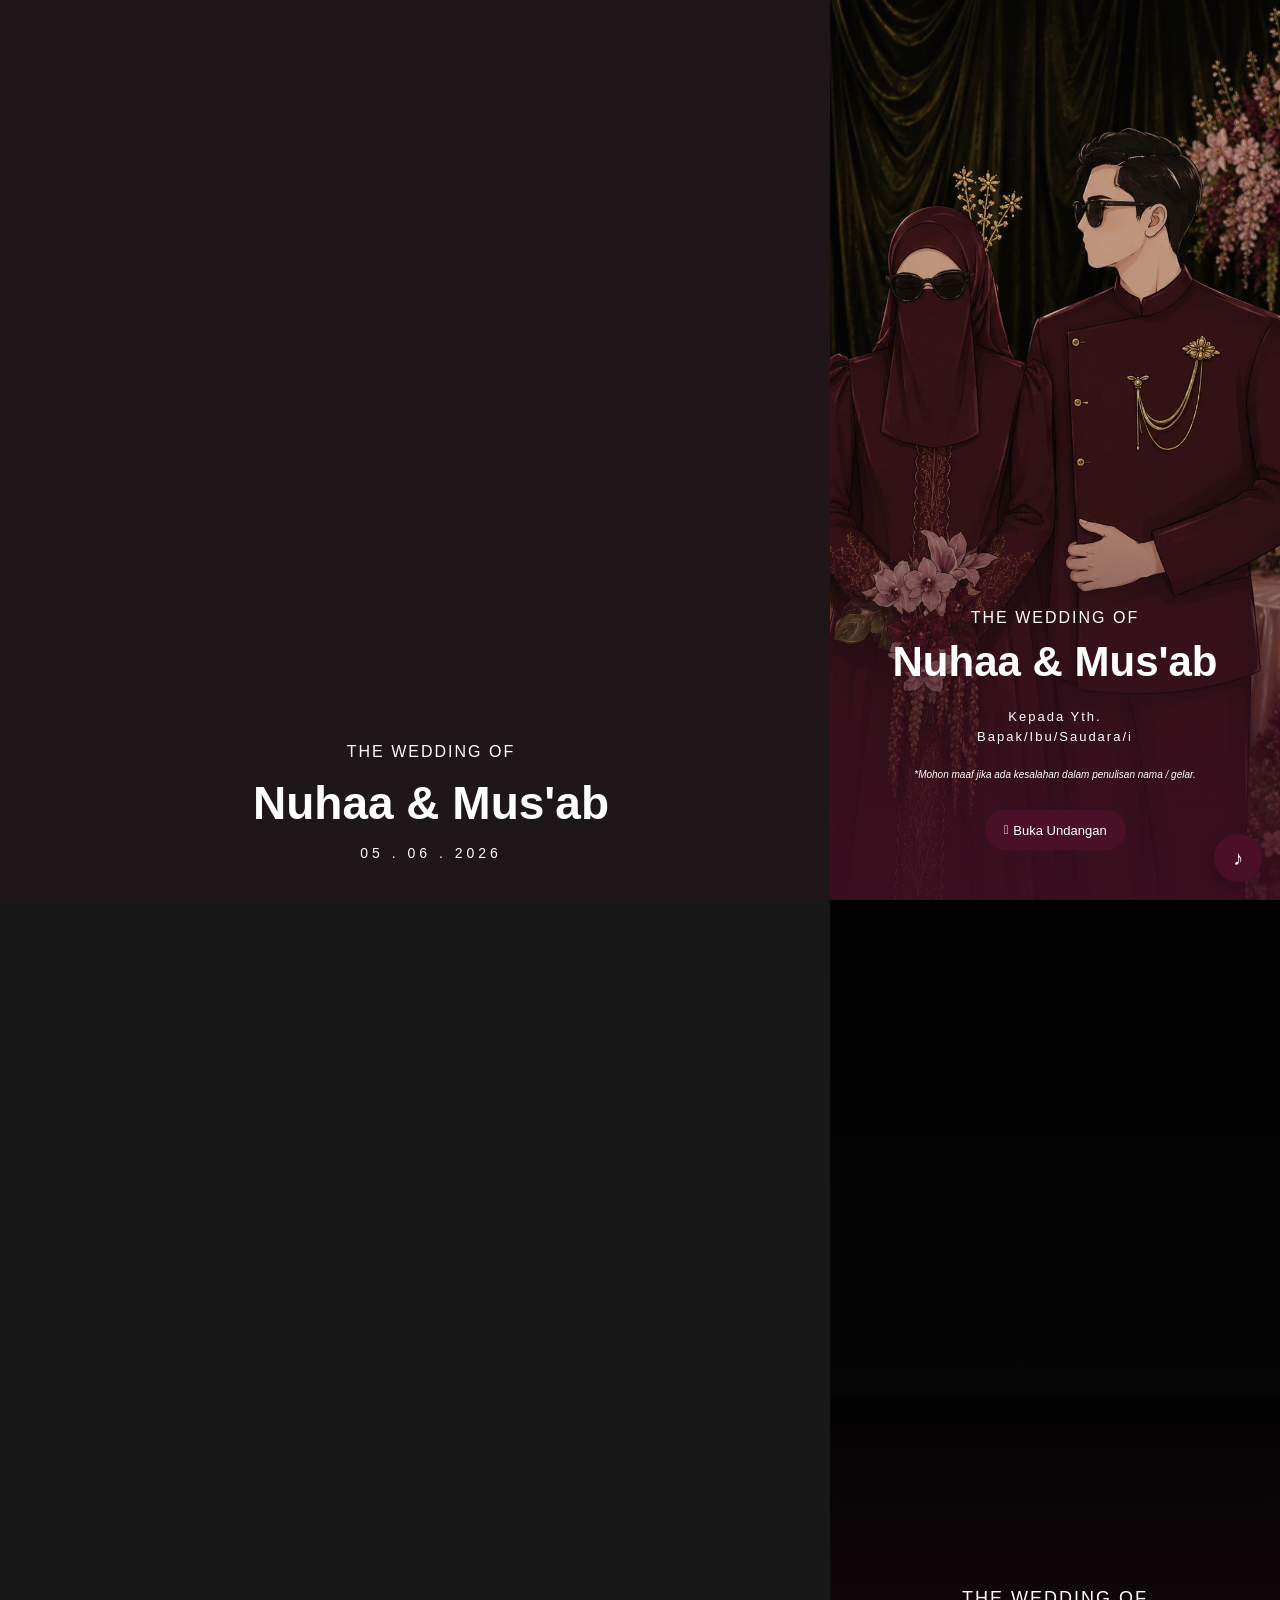
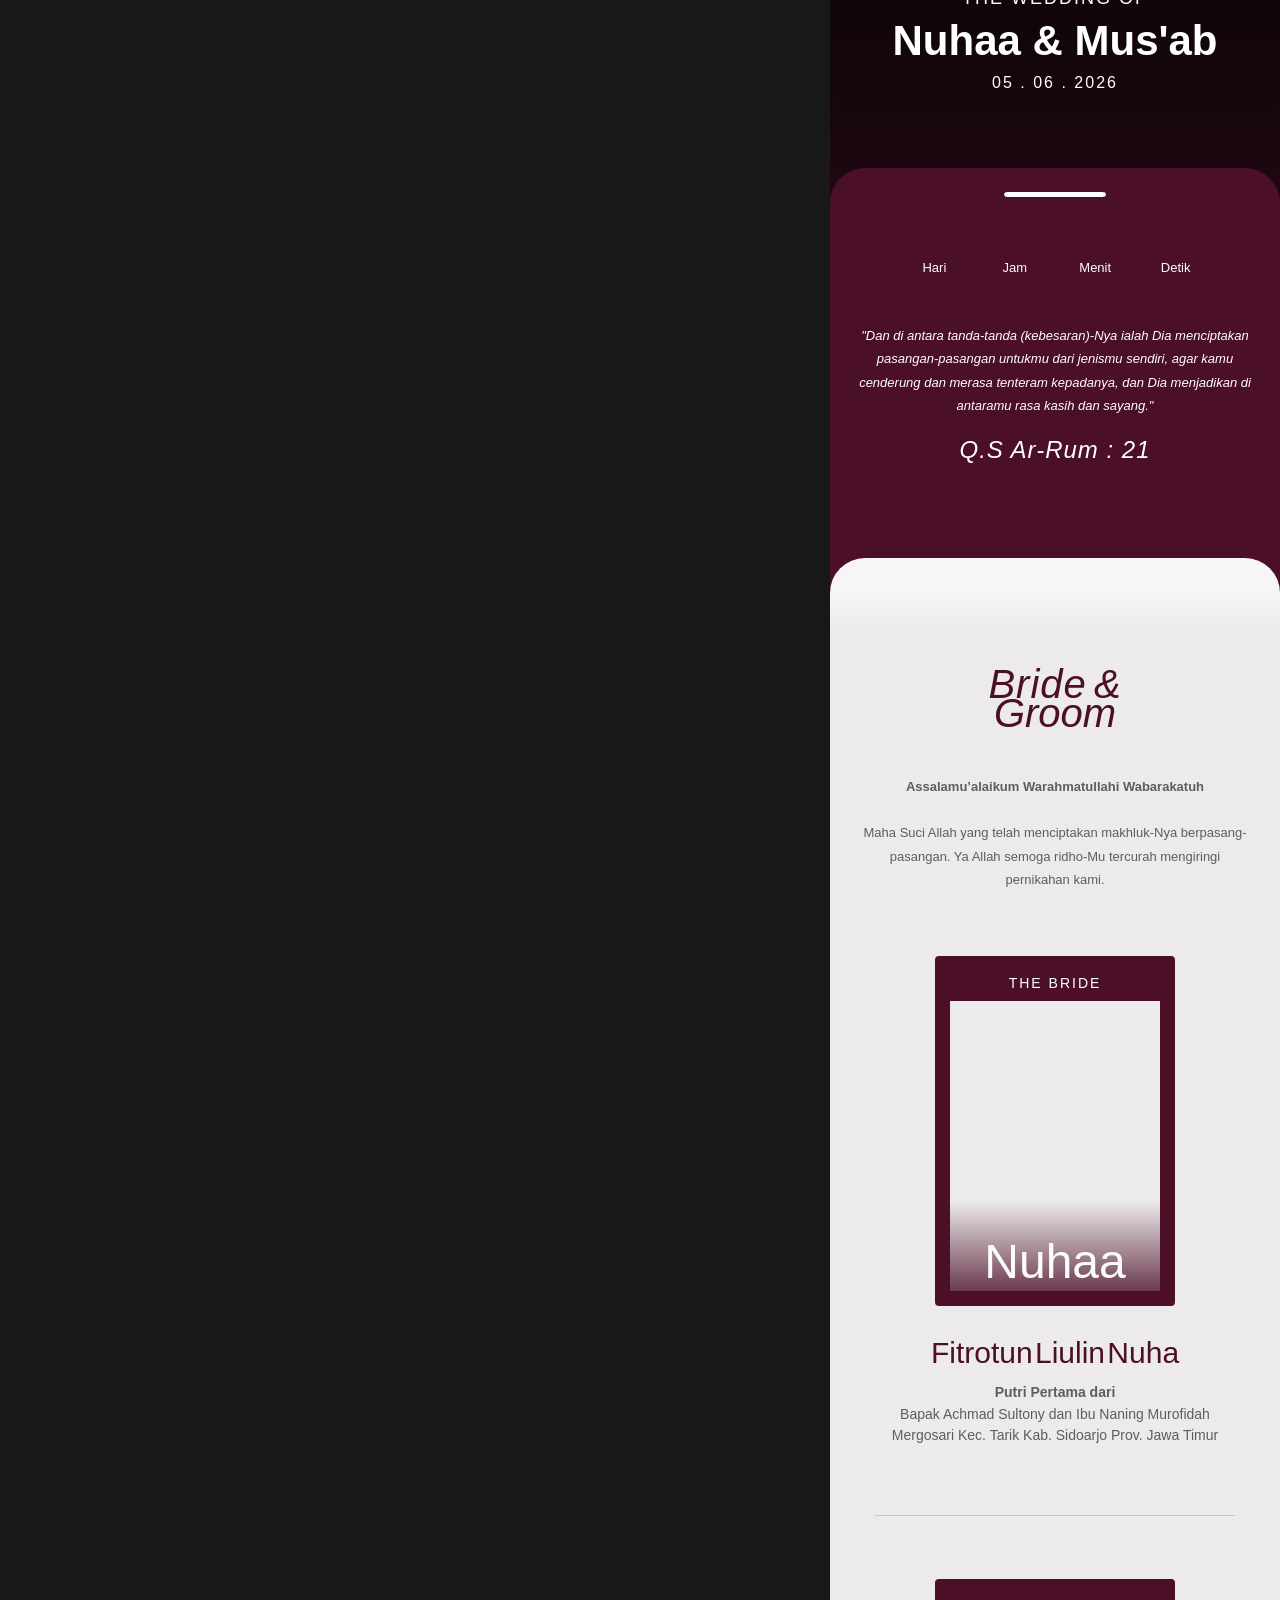
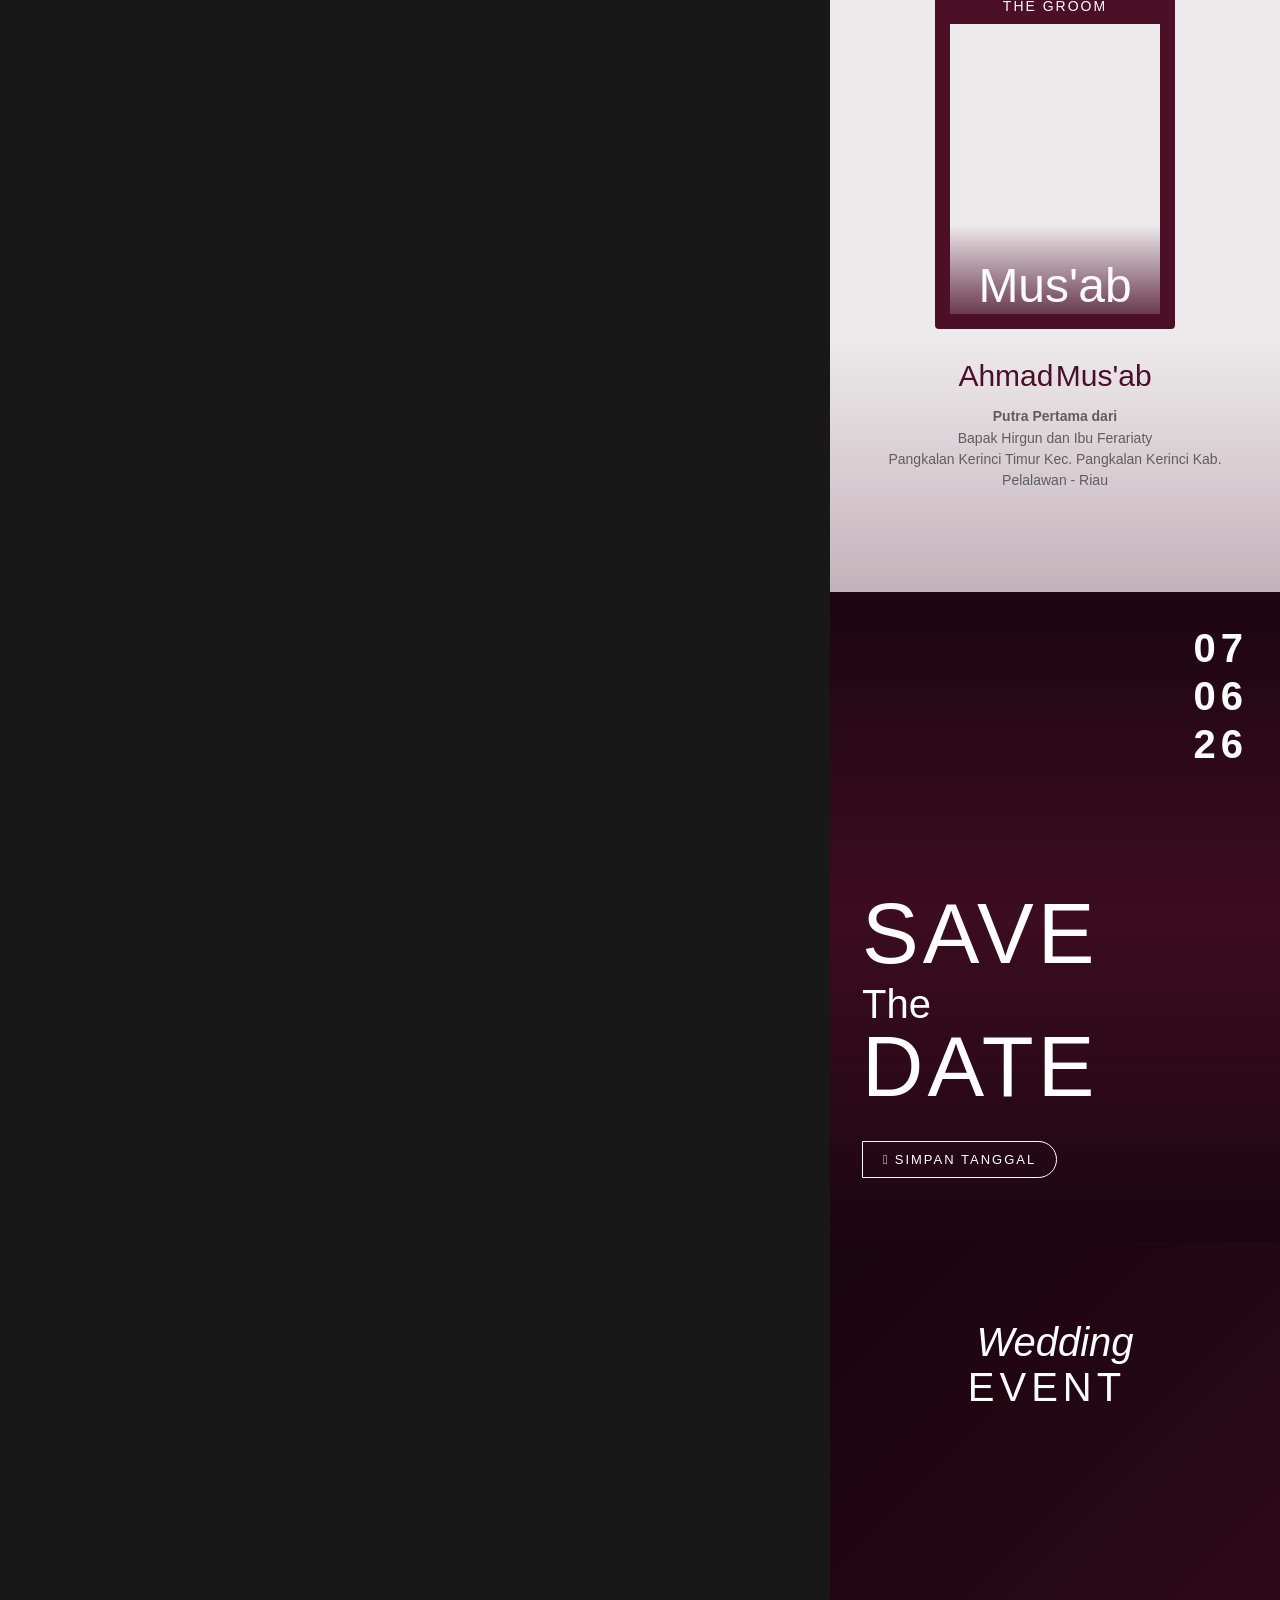
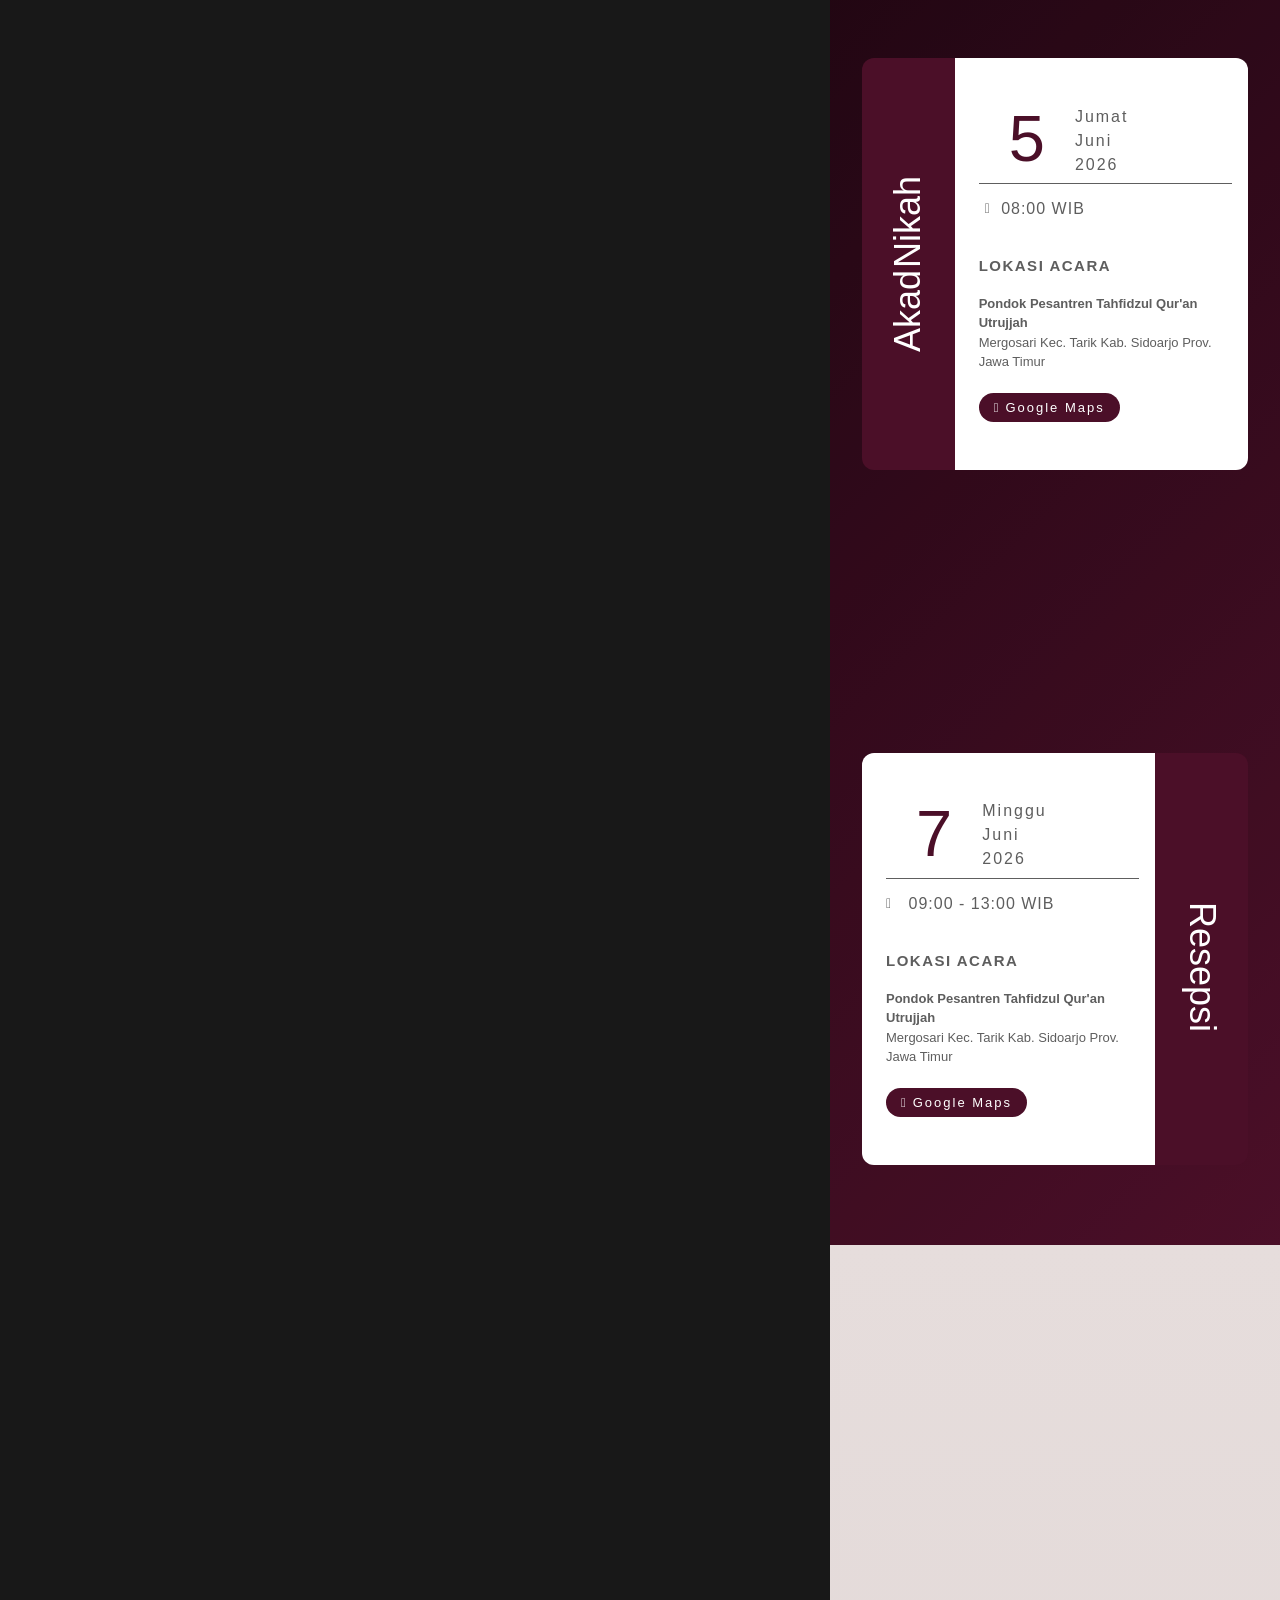
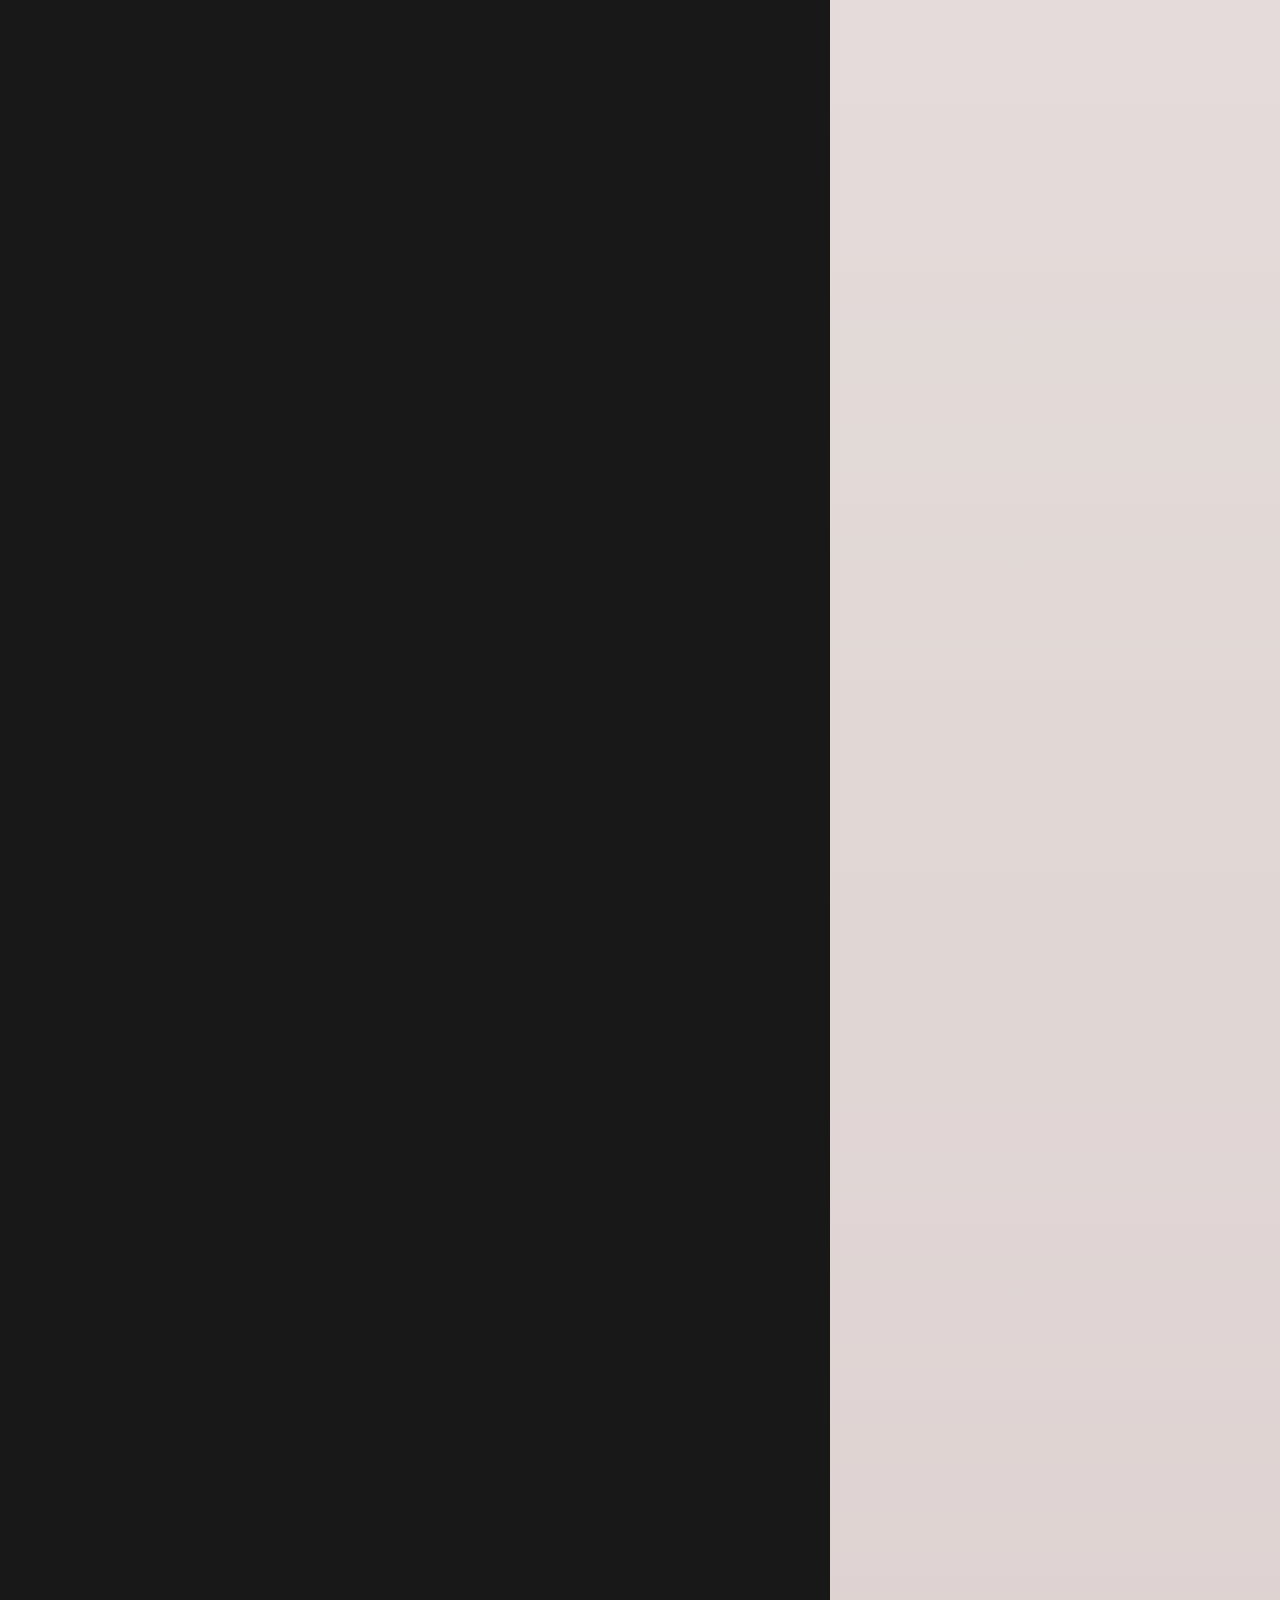
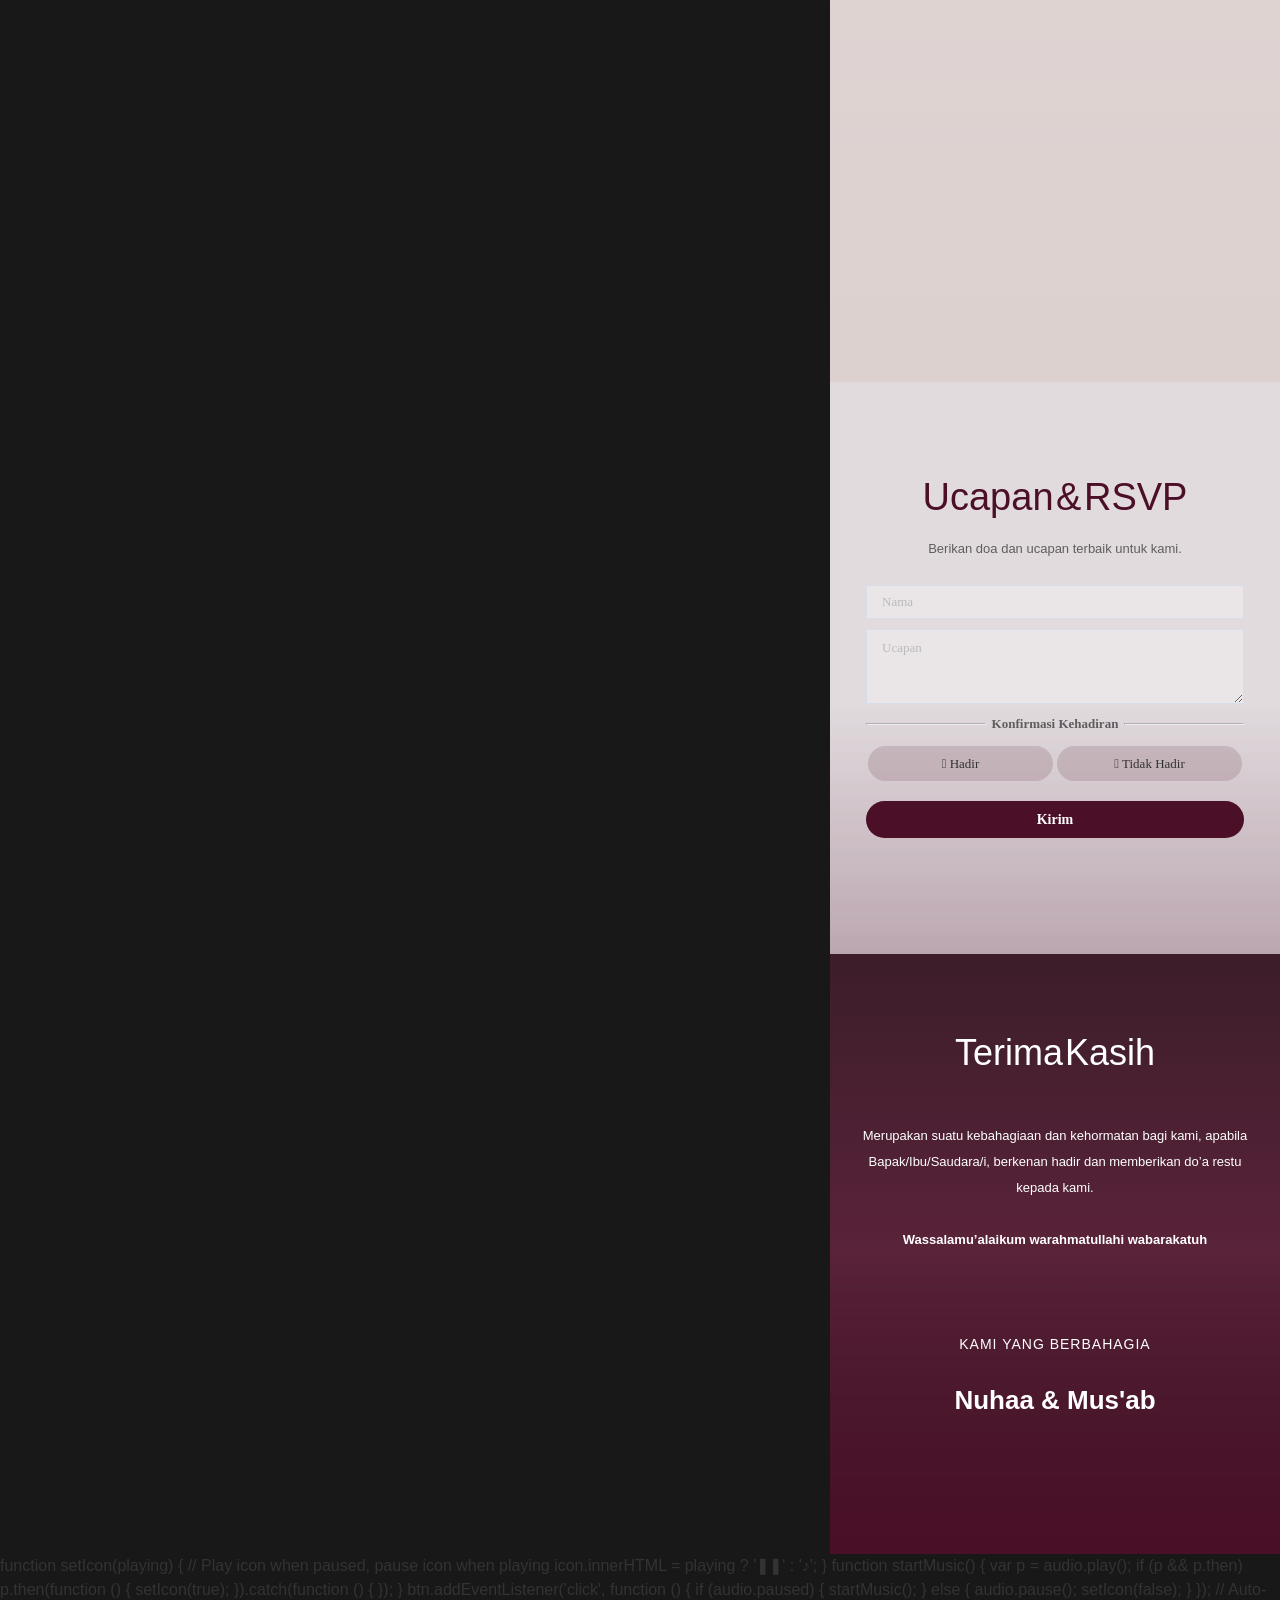
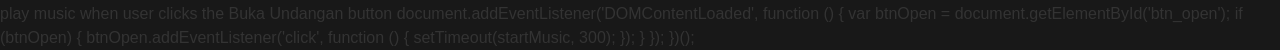
==== commit c5c474d9: "fix: update date value in index.html heading to 07" ====
--- a/index.html
+++ b/index.html
@@ -3181,7 +3181,7 @@
                                             data-settings="{&quot;_position&quot;:&quot;absolute&quot;}"
                                             data-widget_type="heading.default">
                                             <div class="elementor-widget-container">
-                                                <h2 class="elementor-heading-title elementor-size-default">05<br>
+                                                <h2 class="elementor-heading-title elementor-size-default">07<br>
                                                     06<br>
                                                     26</h2>
                                             </div>
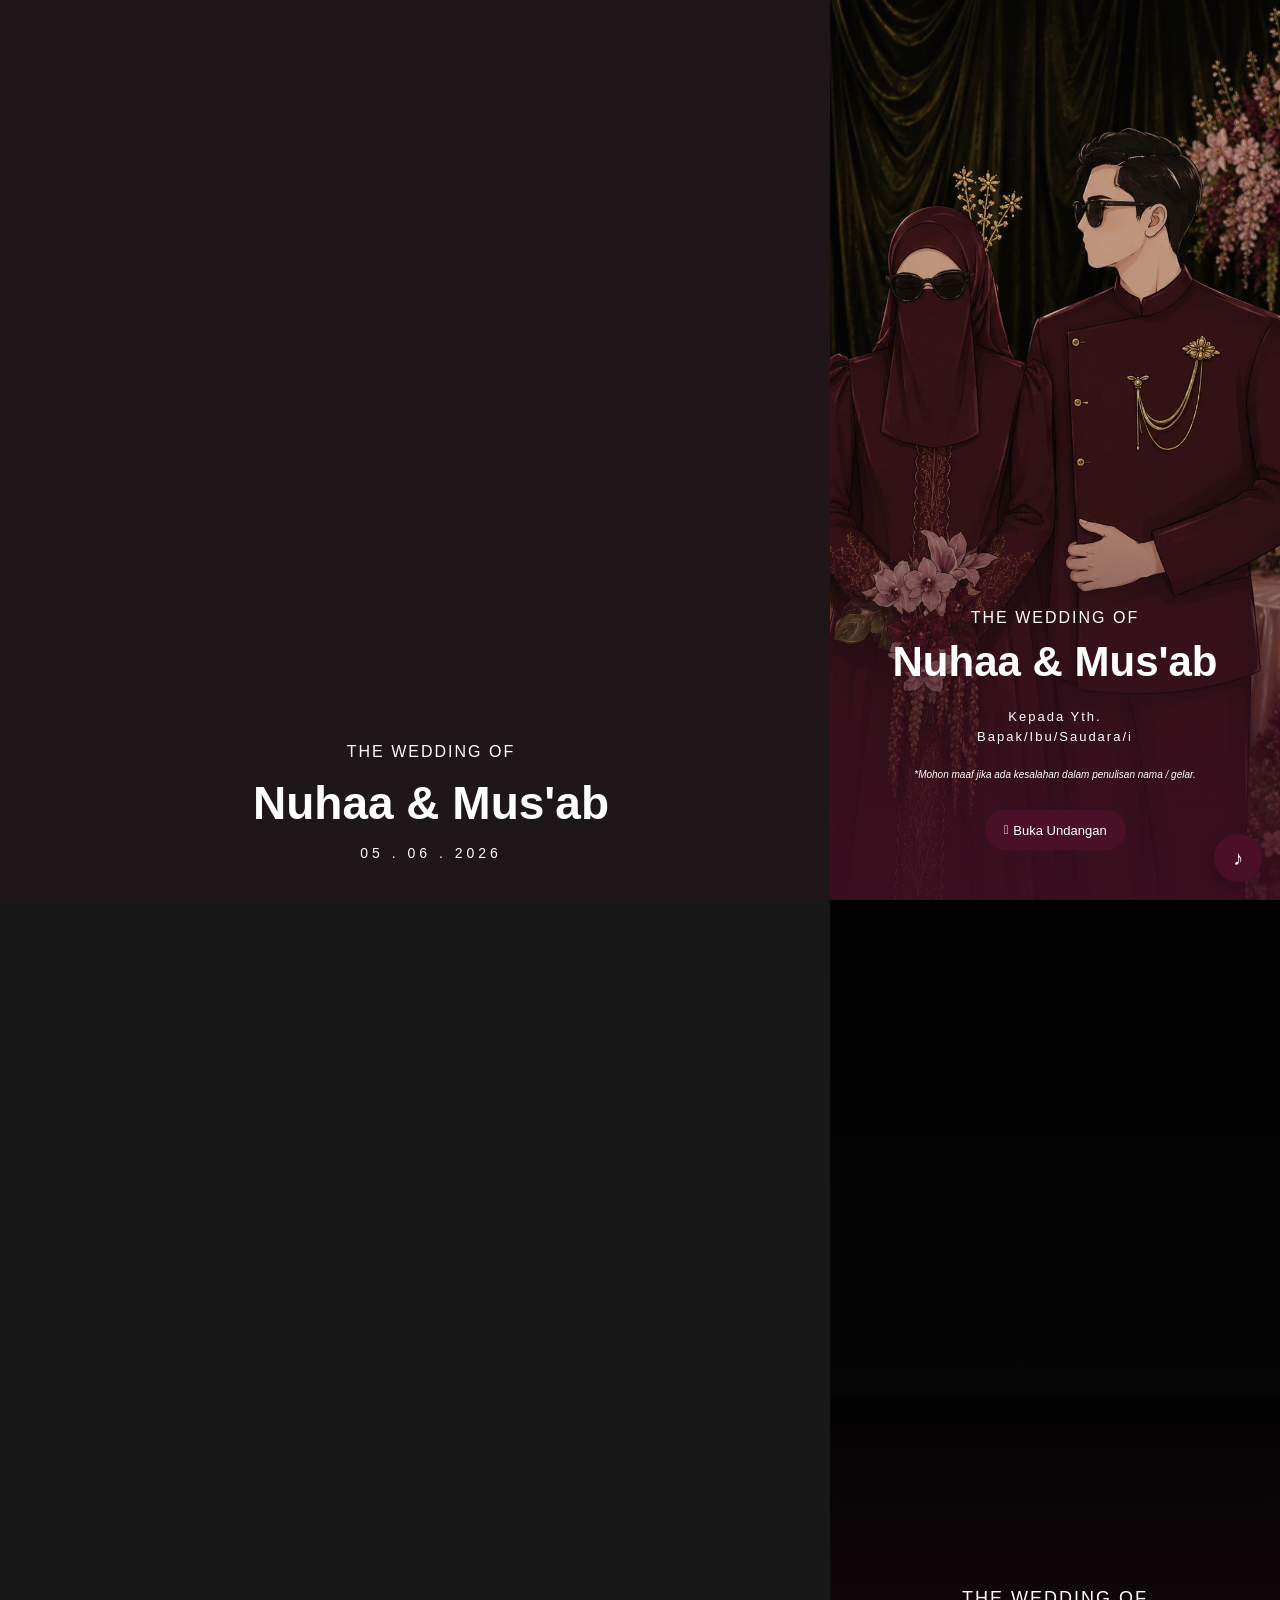
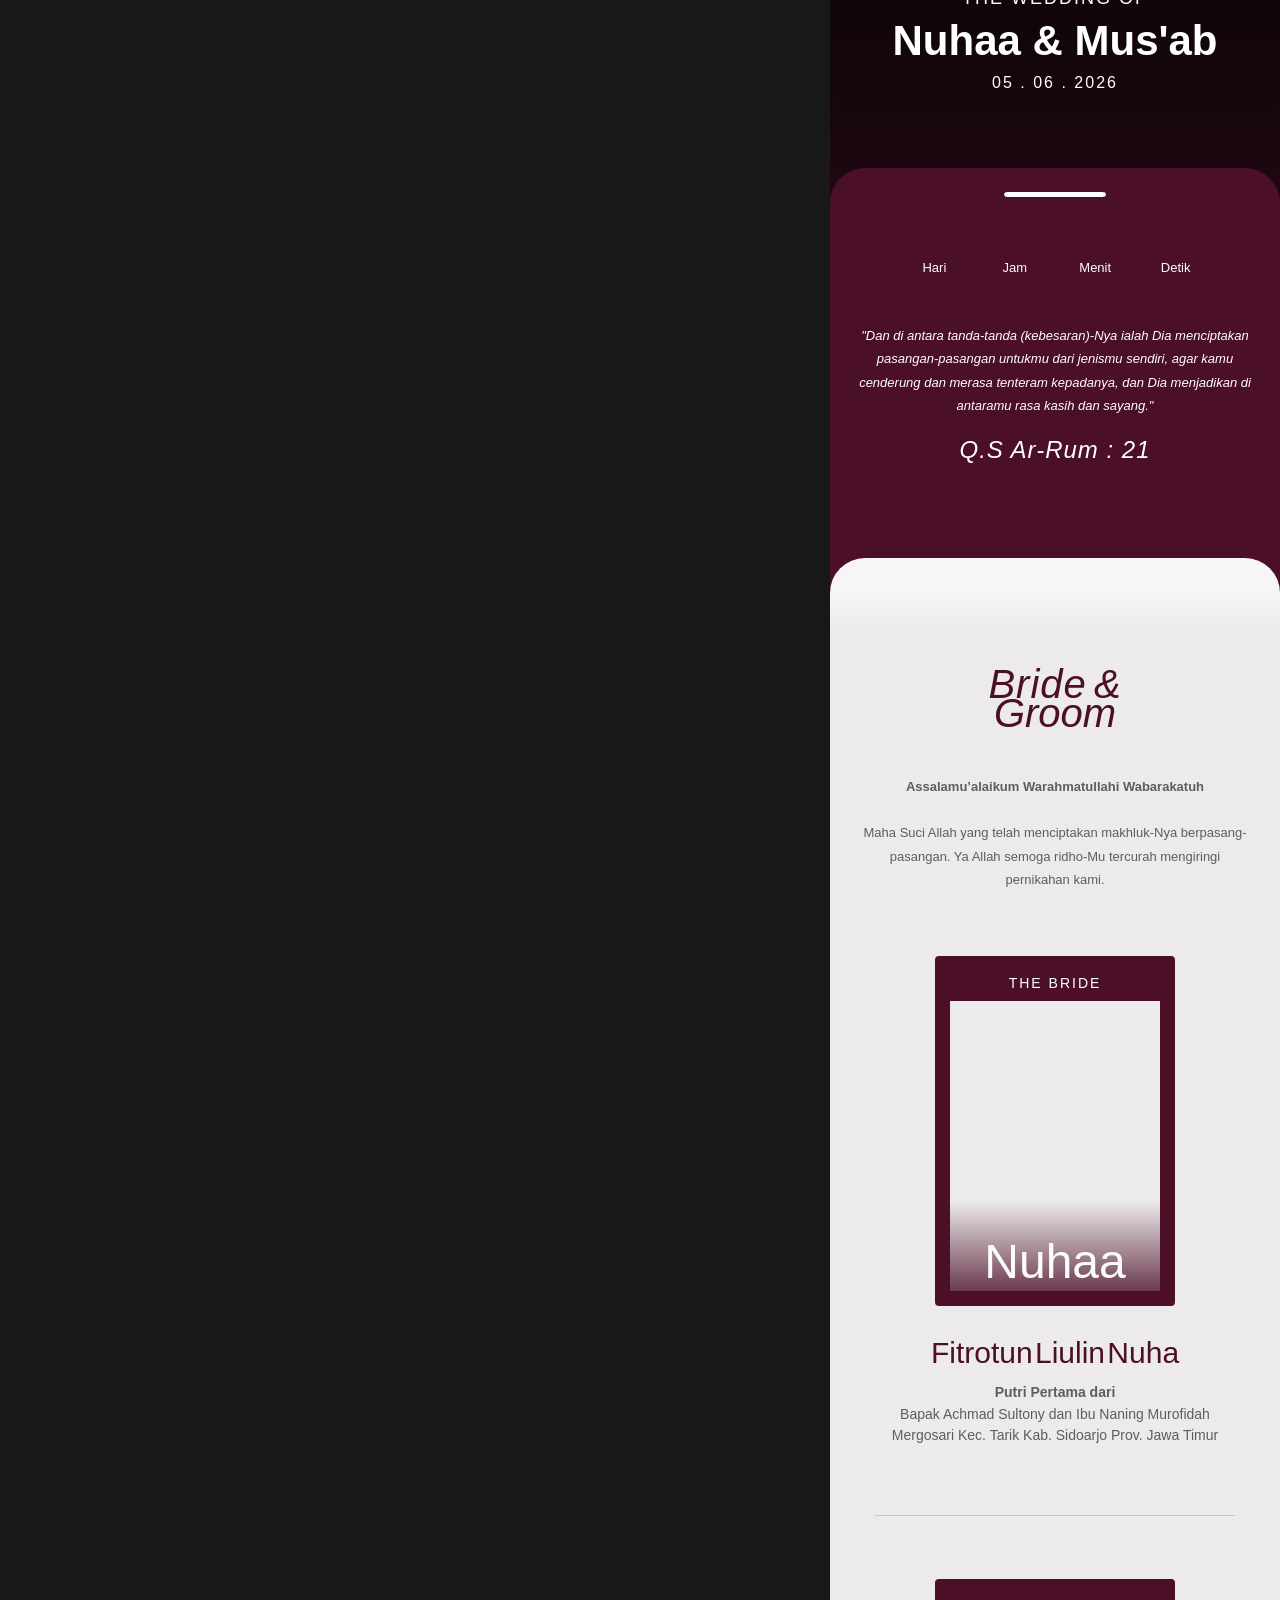
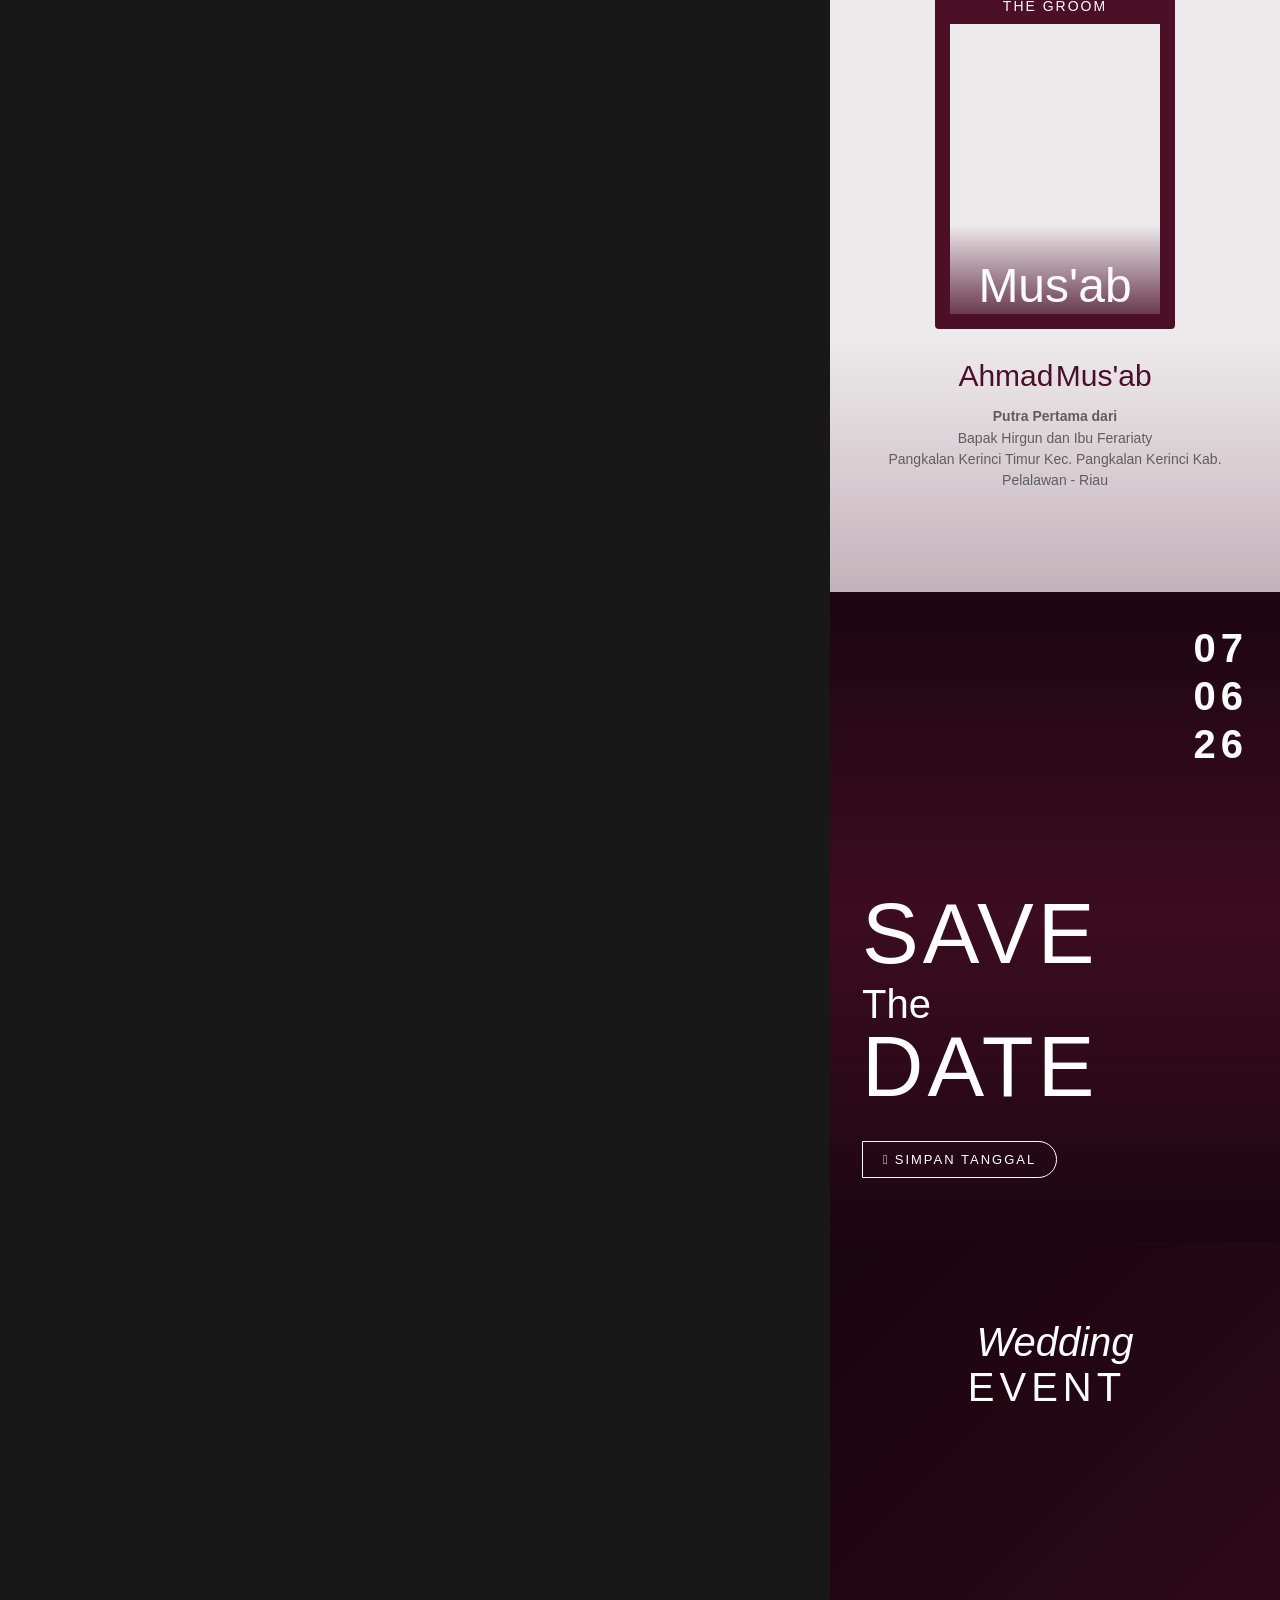
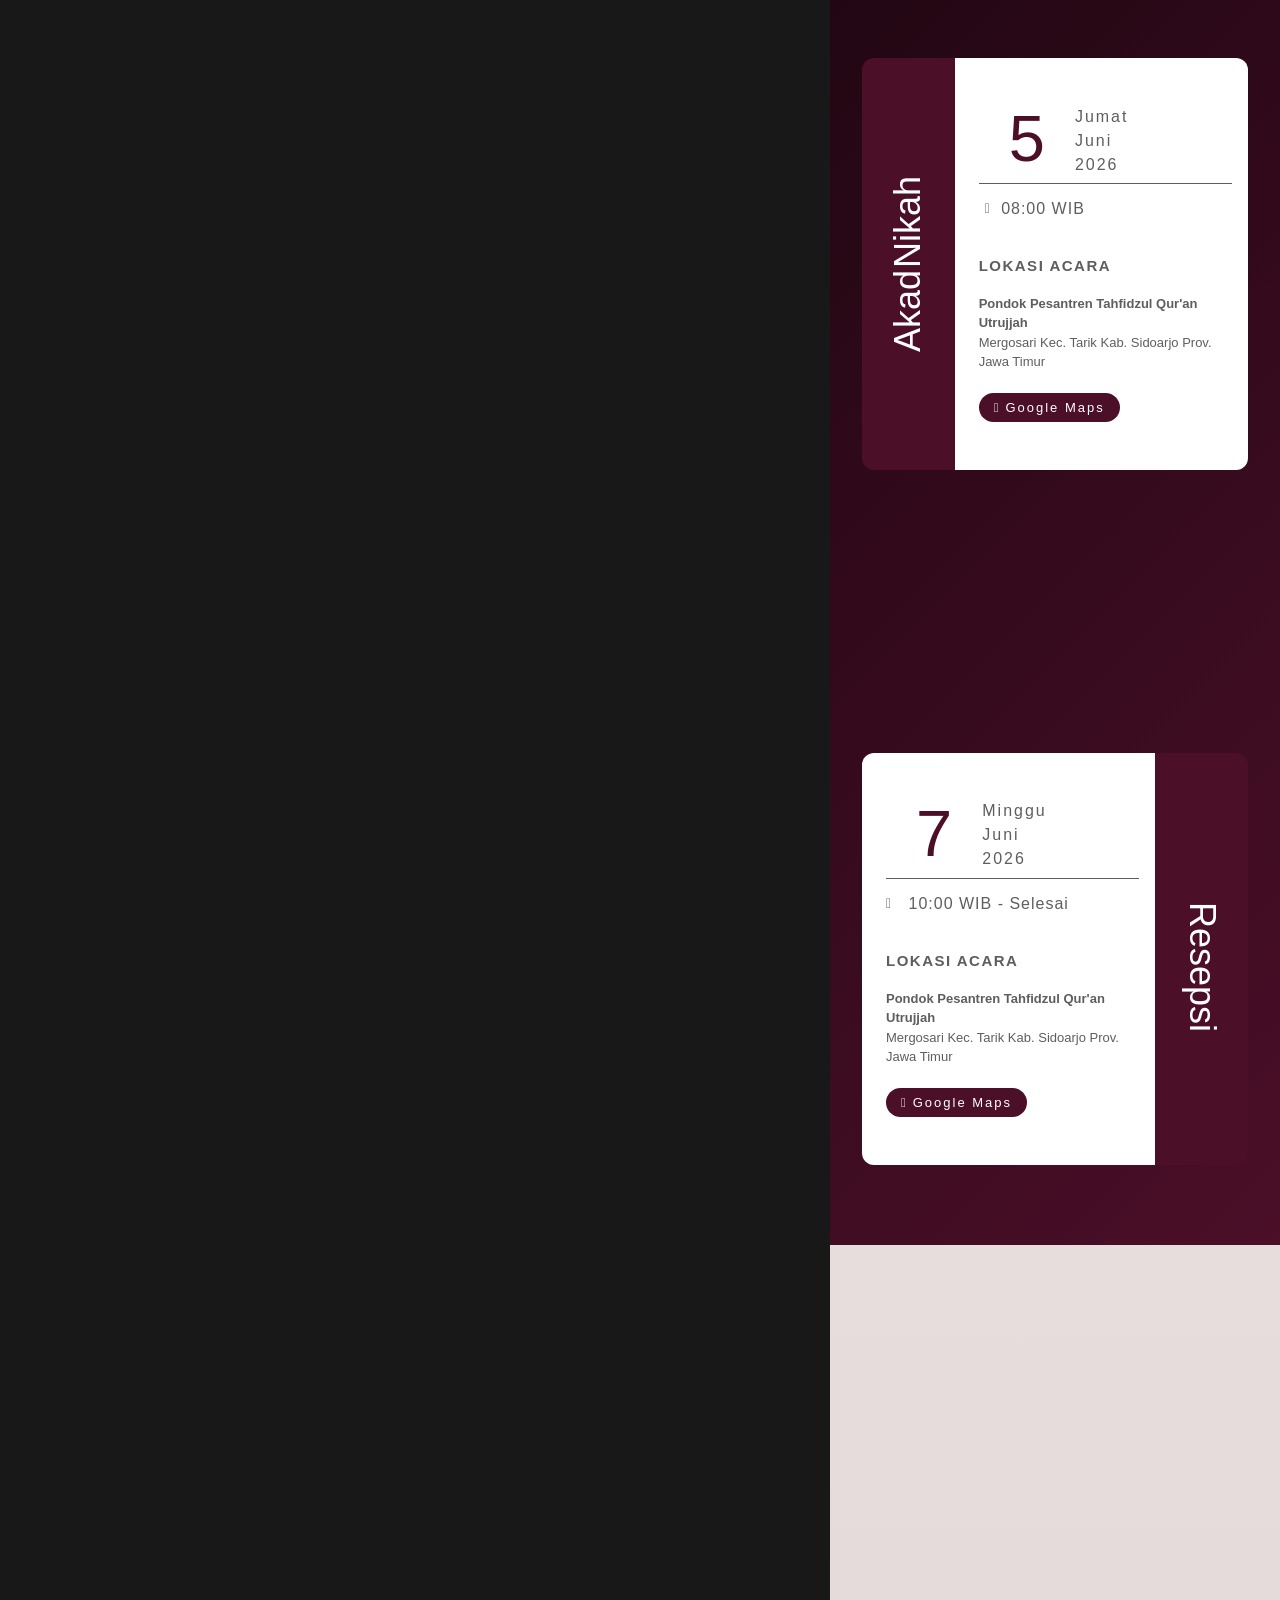
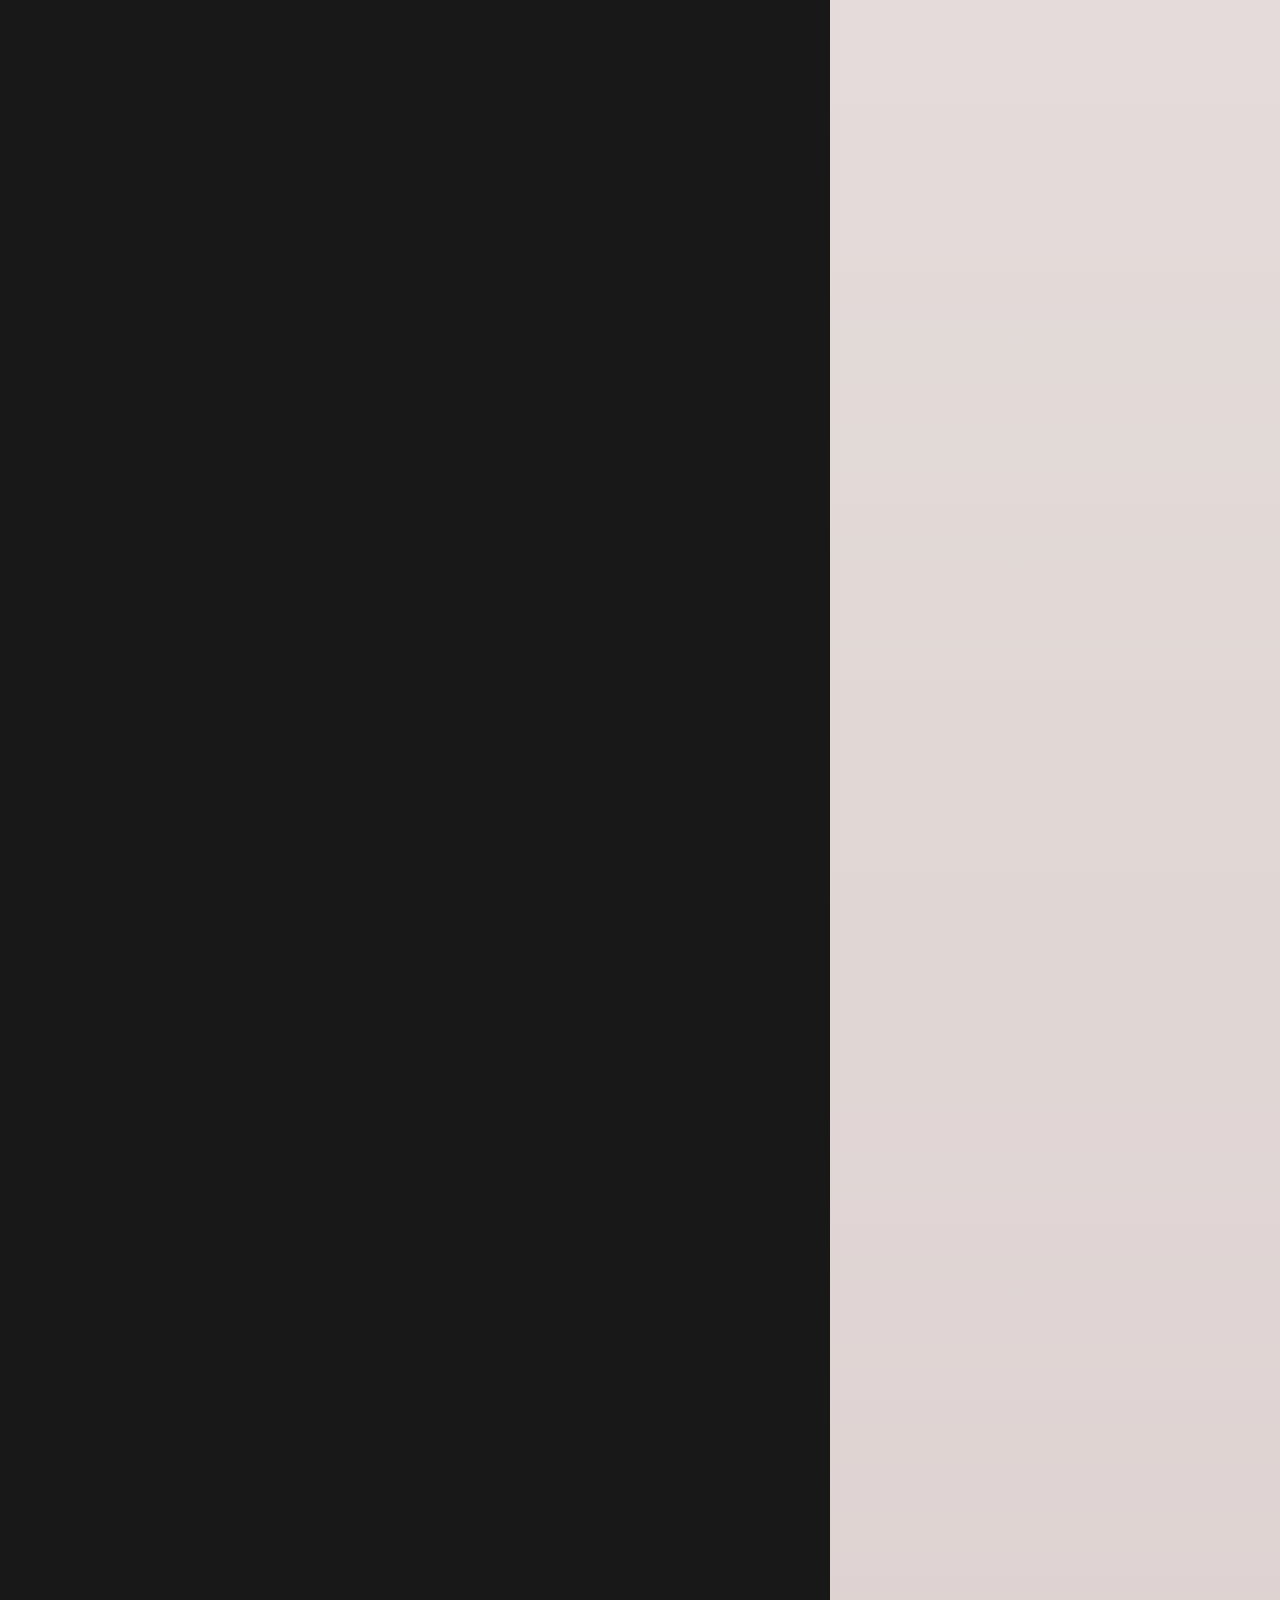
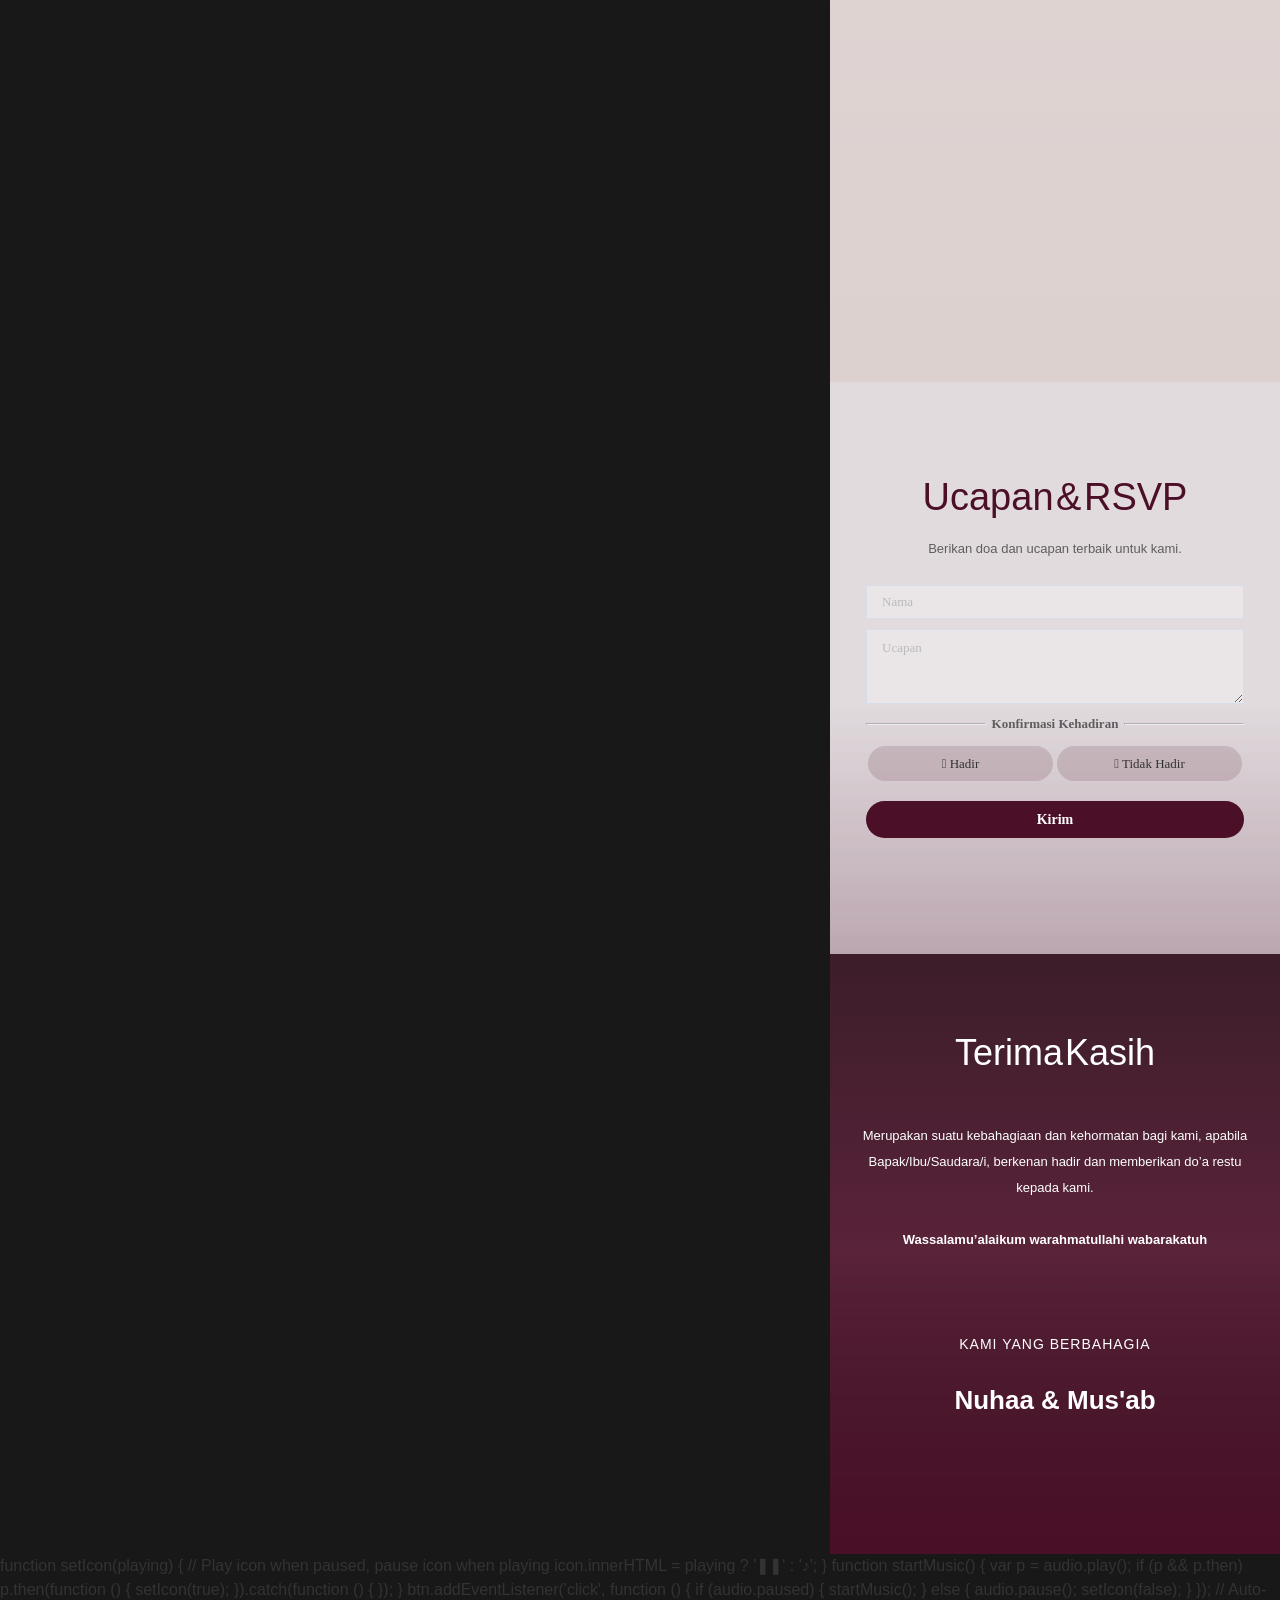
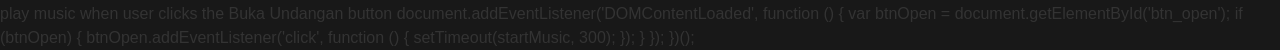
==== commit 92a7881e: "fix: update event time from 09:00-13:00 WIB to 10:00 WIB - Selesai" ====
--- a/index.html
+++ b/index.html
@@ -3607,8 +3607,8 @@
                                                                                                 class="fas fa-clock"></i>
                                                                                         </span>
                                                                                         <span
-                                                                                            class="elementor-icon-list-text">09:00
-                                                                                            - 13:00 WIB</span>
+                                                                                            class="elementor-icon-list-text">10:00
+                                                                                            WIB - Selesai</span>
                                                                                     </li>
                                                                                 </ul>
                                                                             </div>
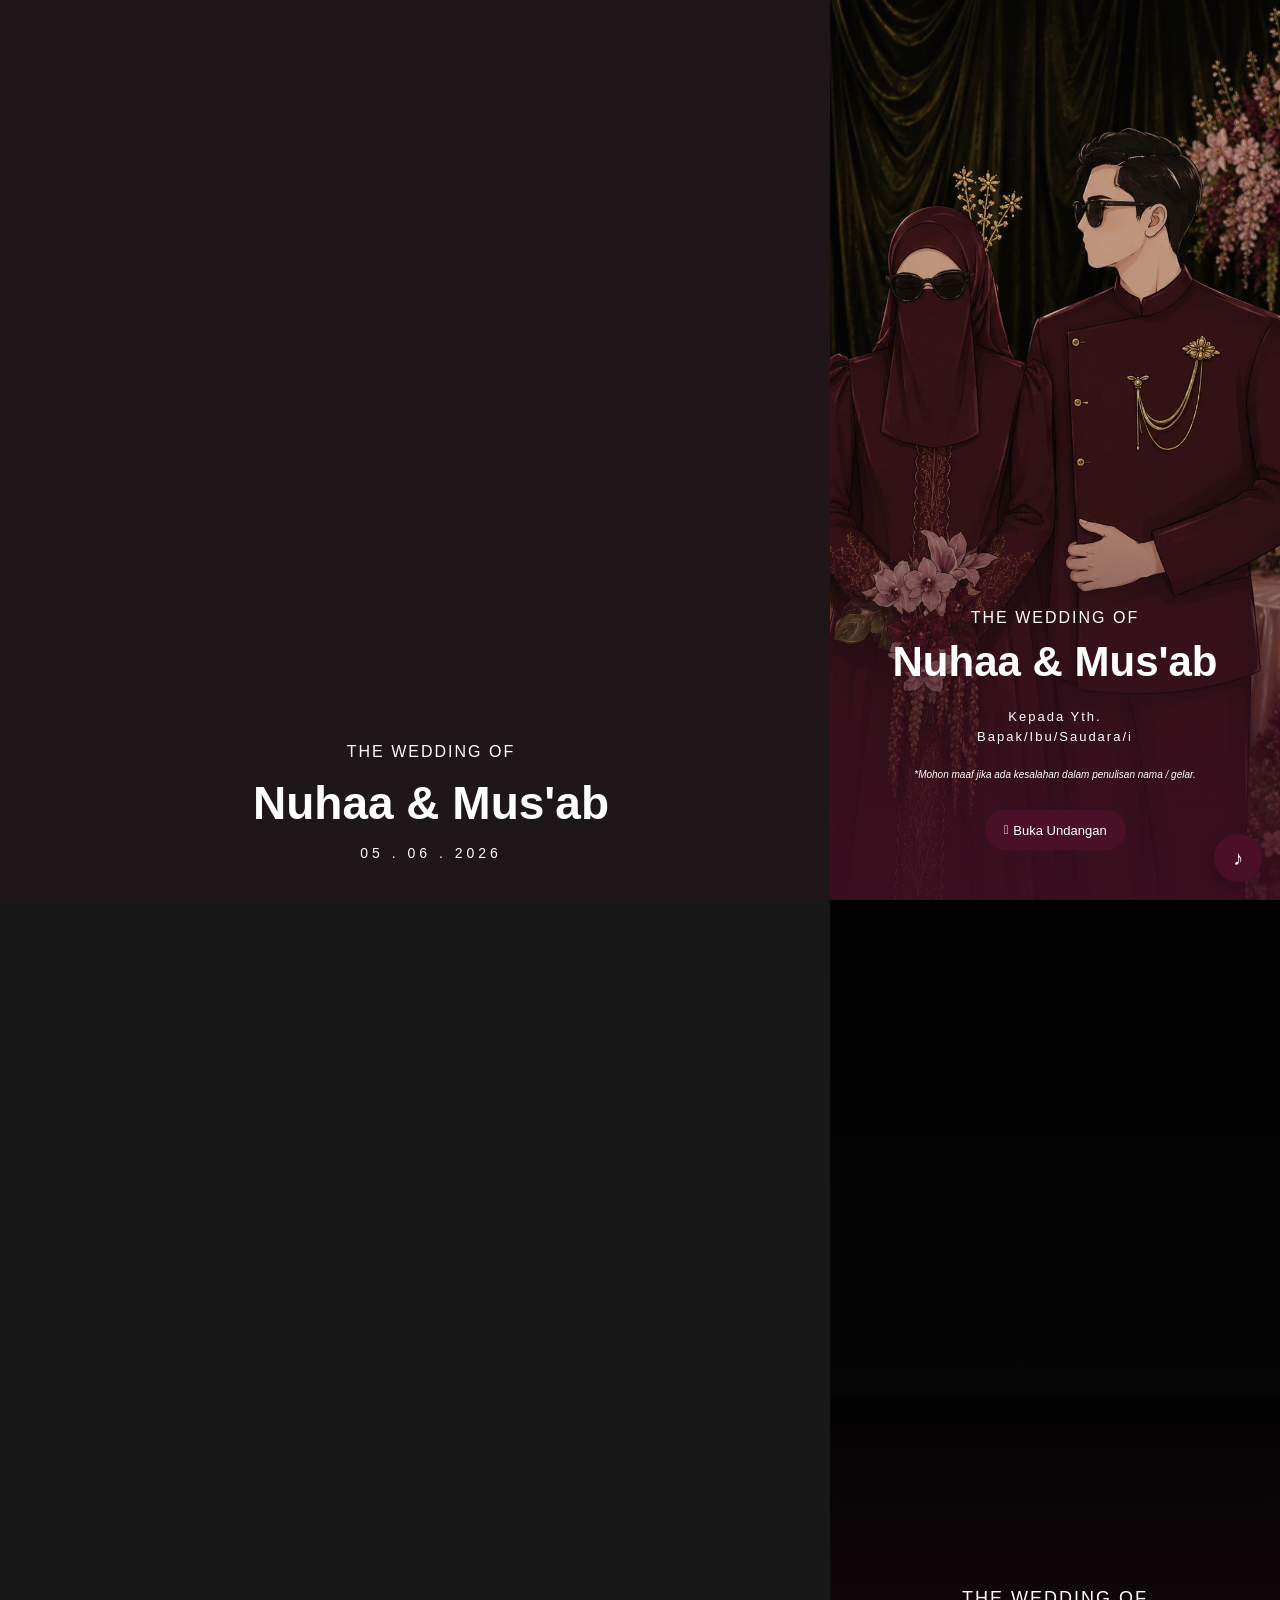
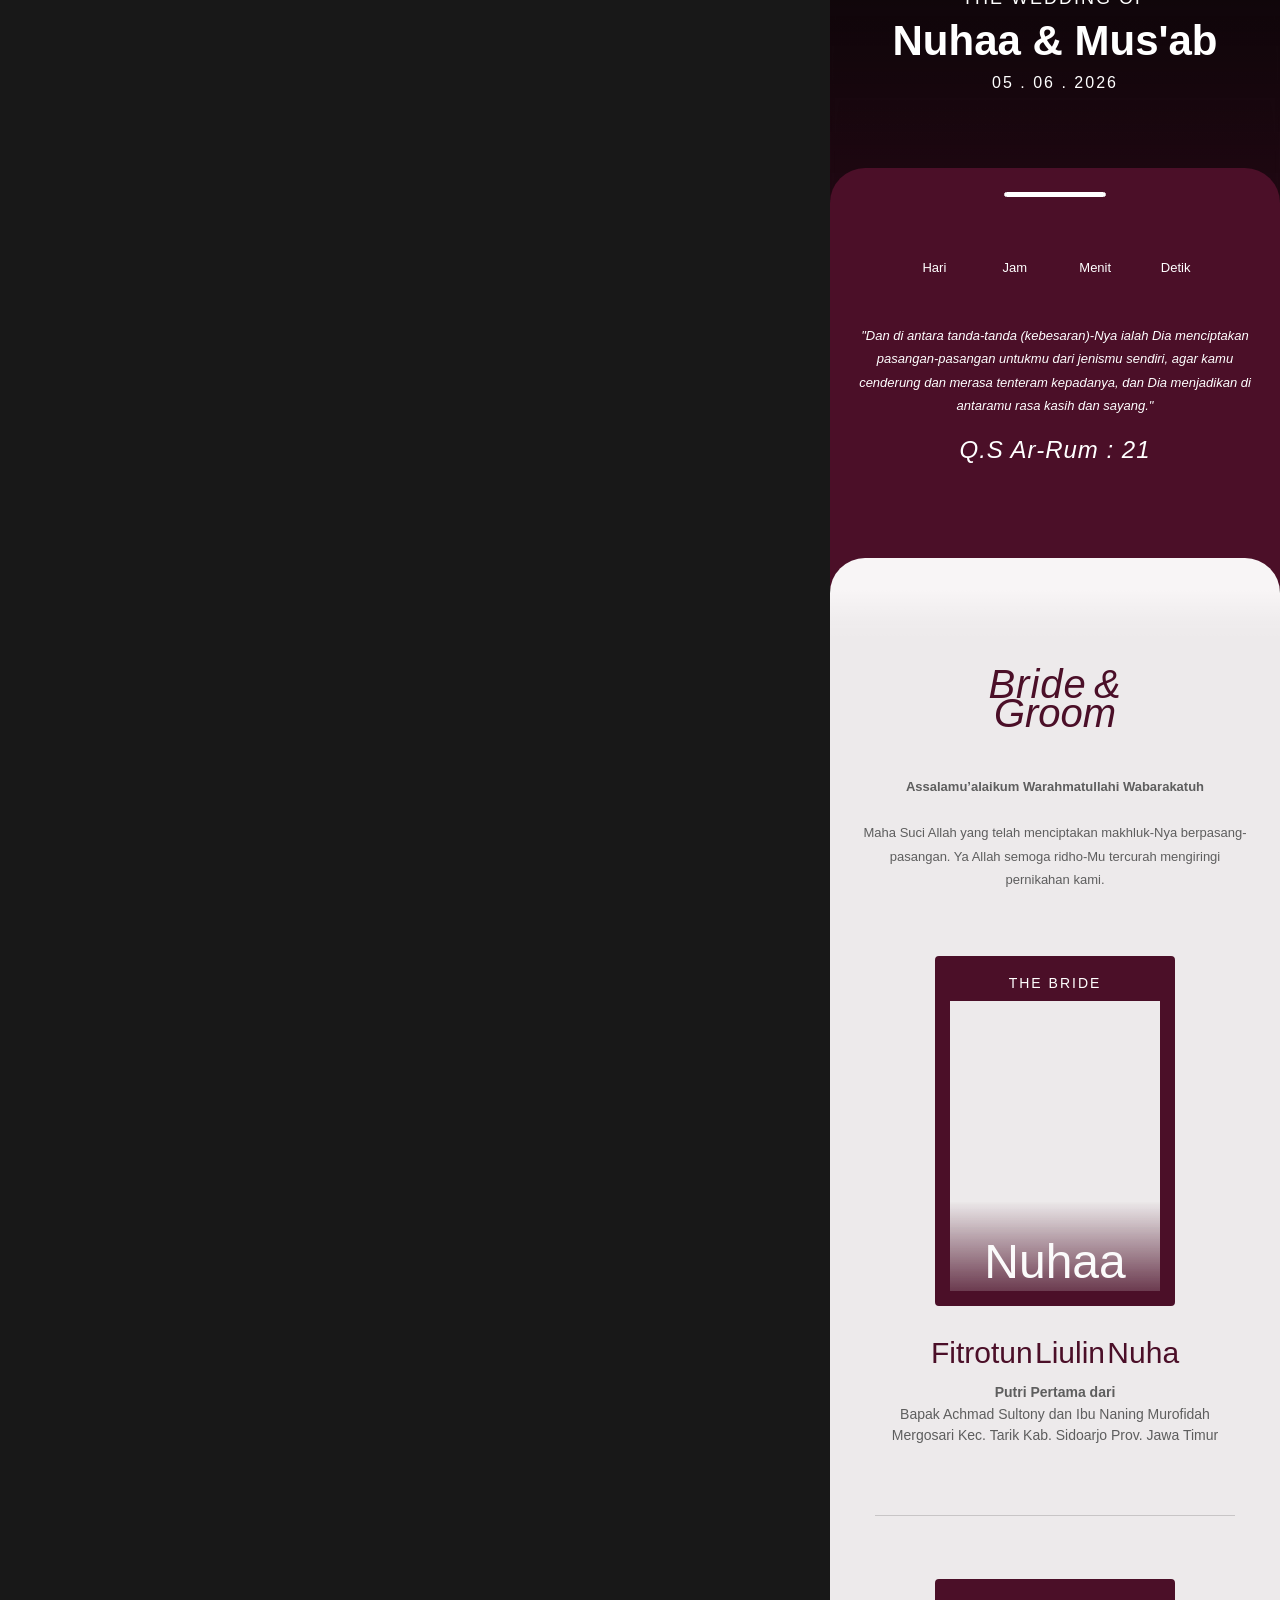
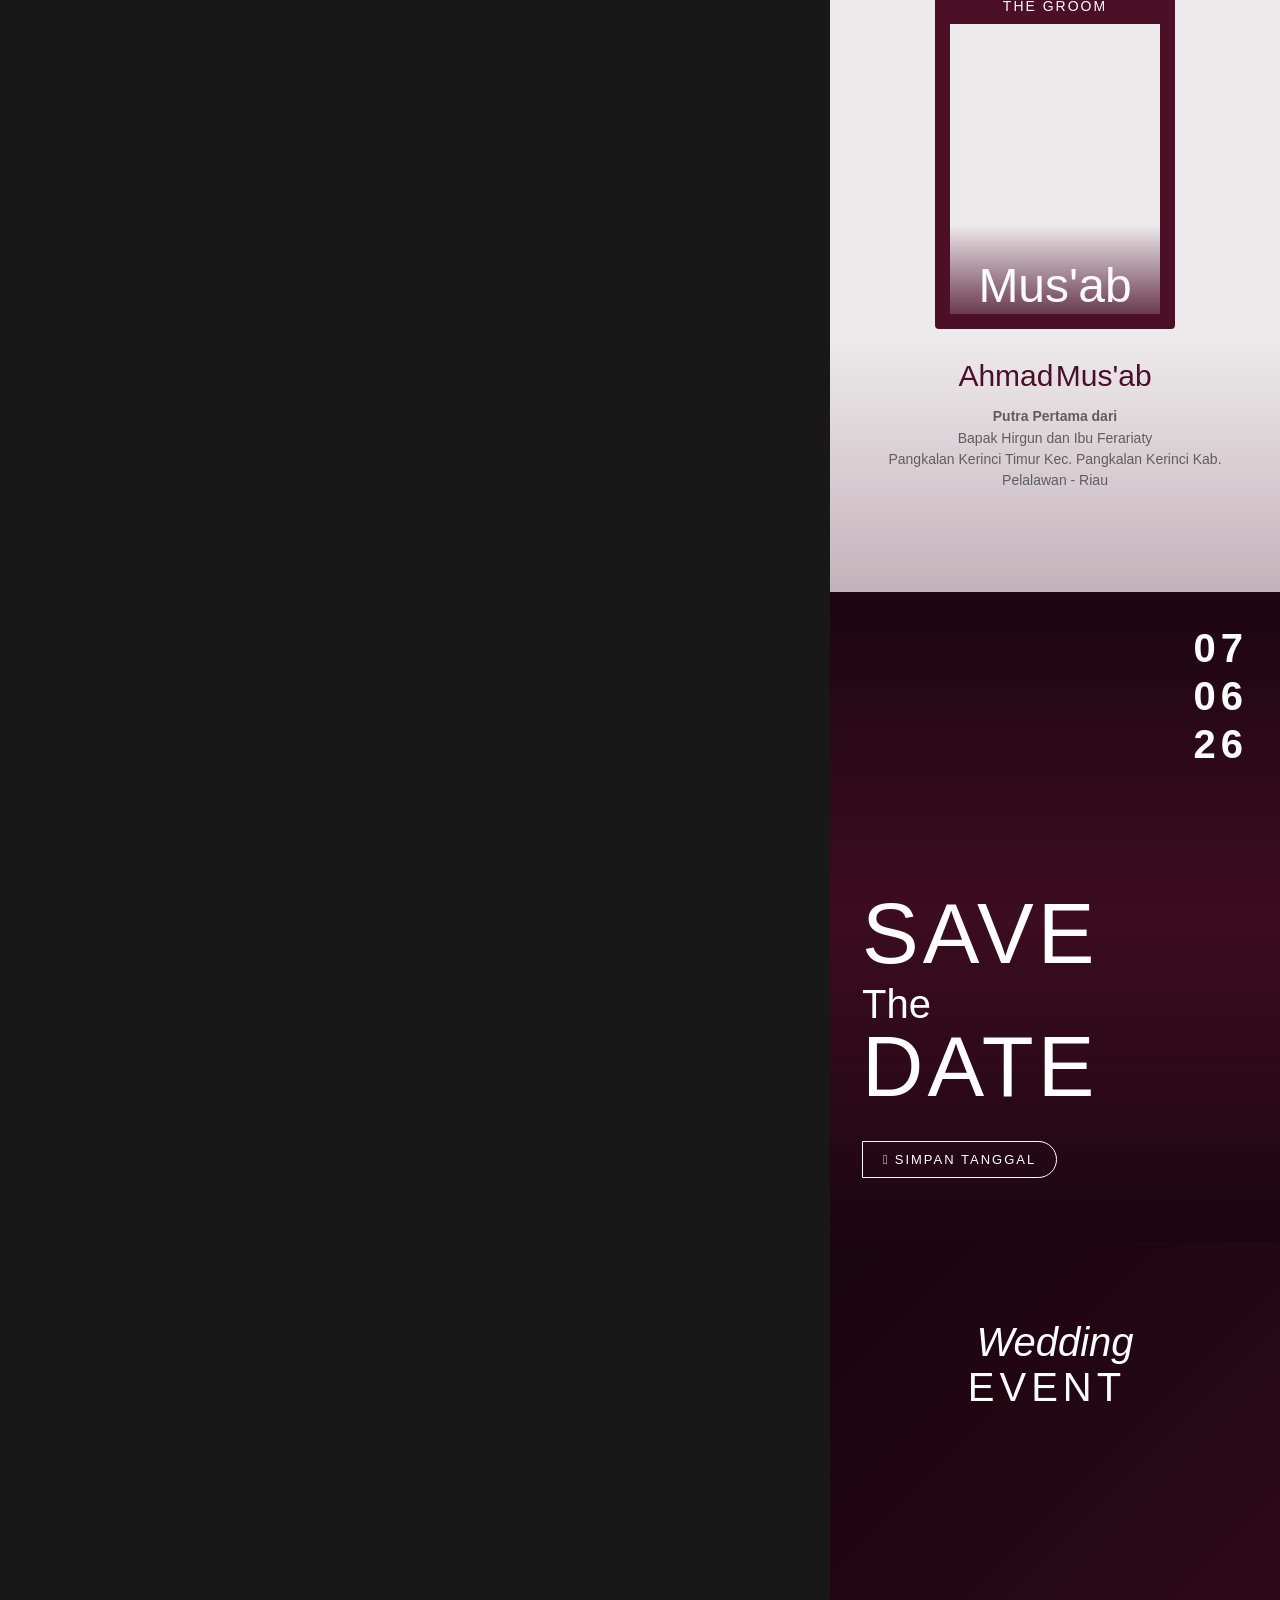
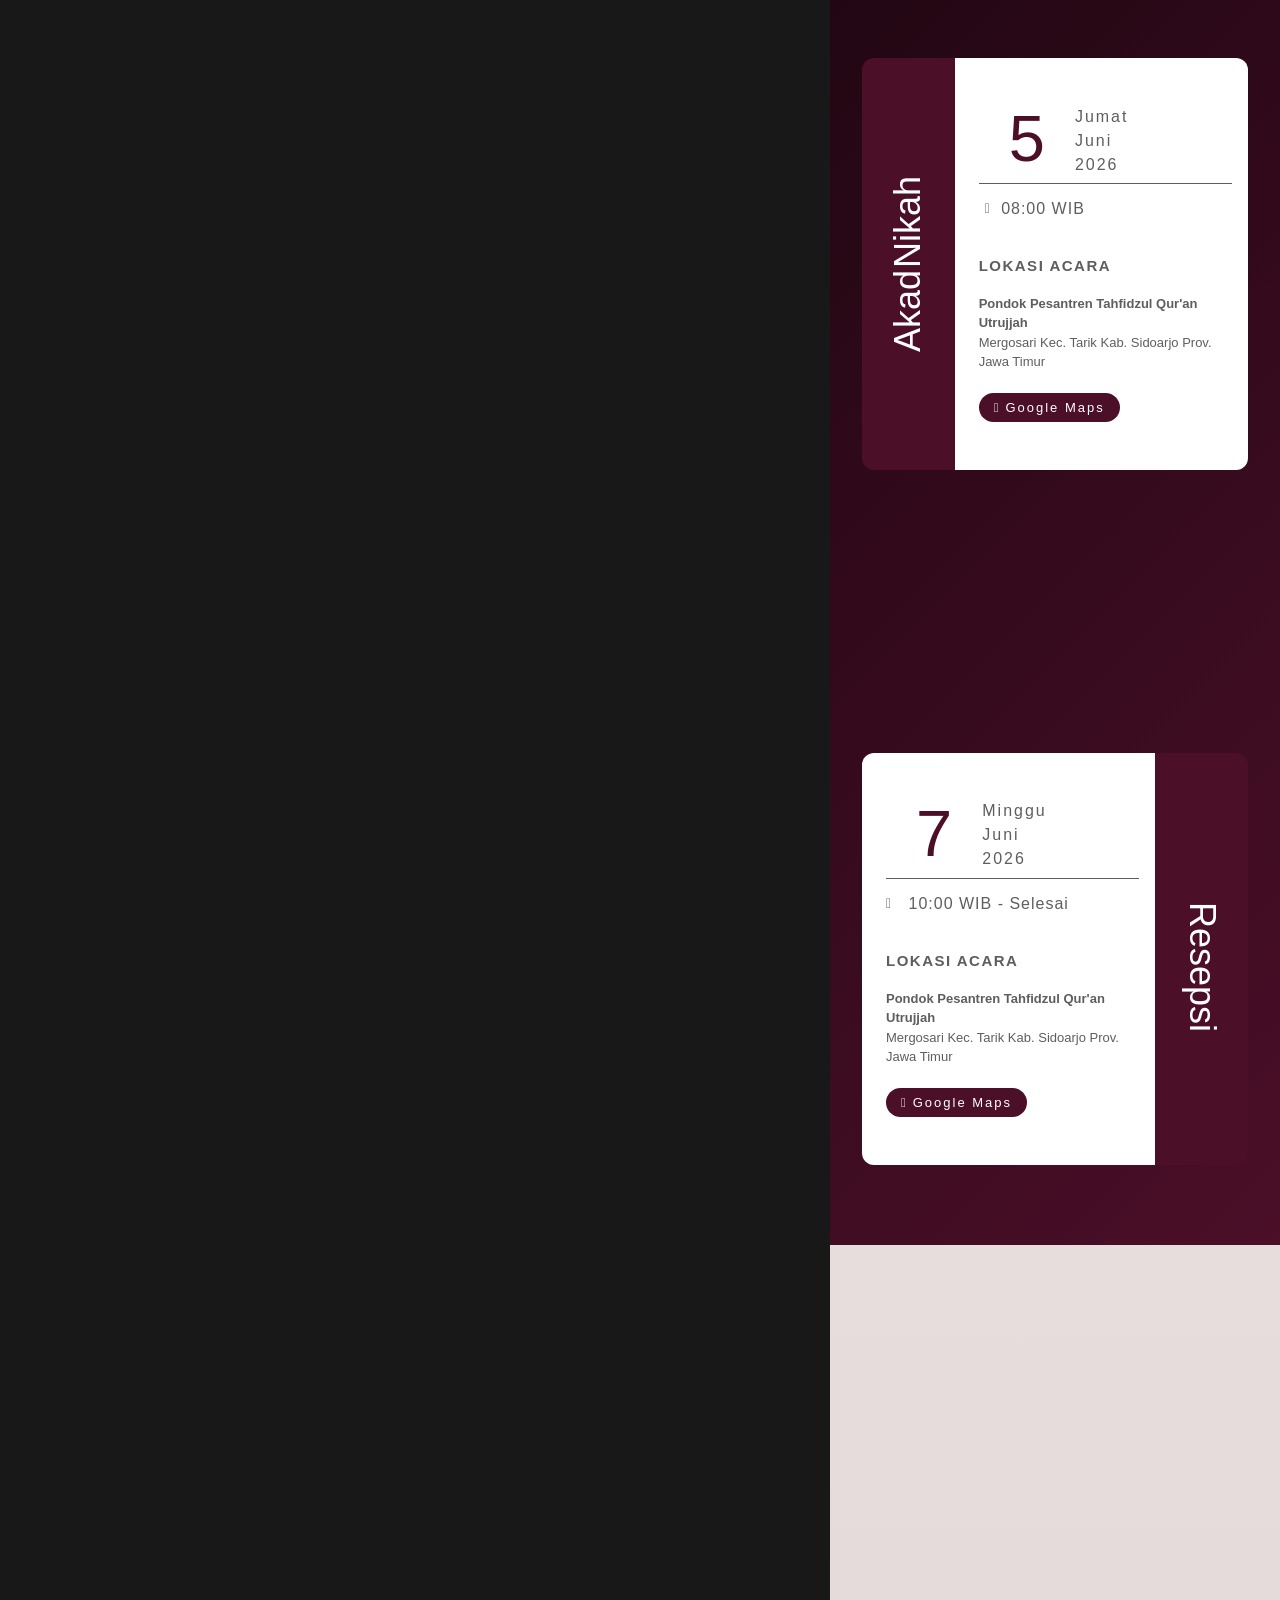
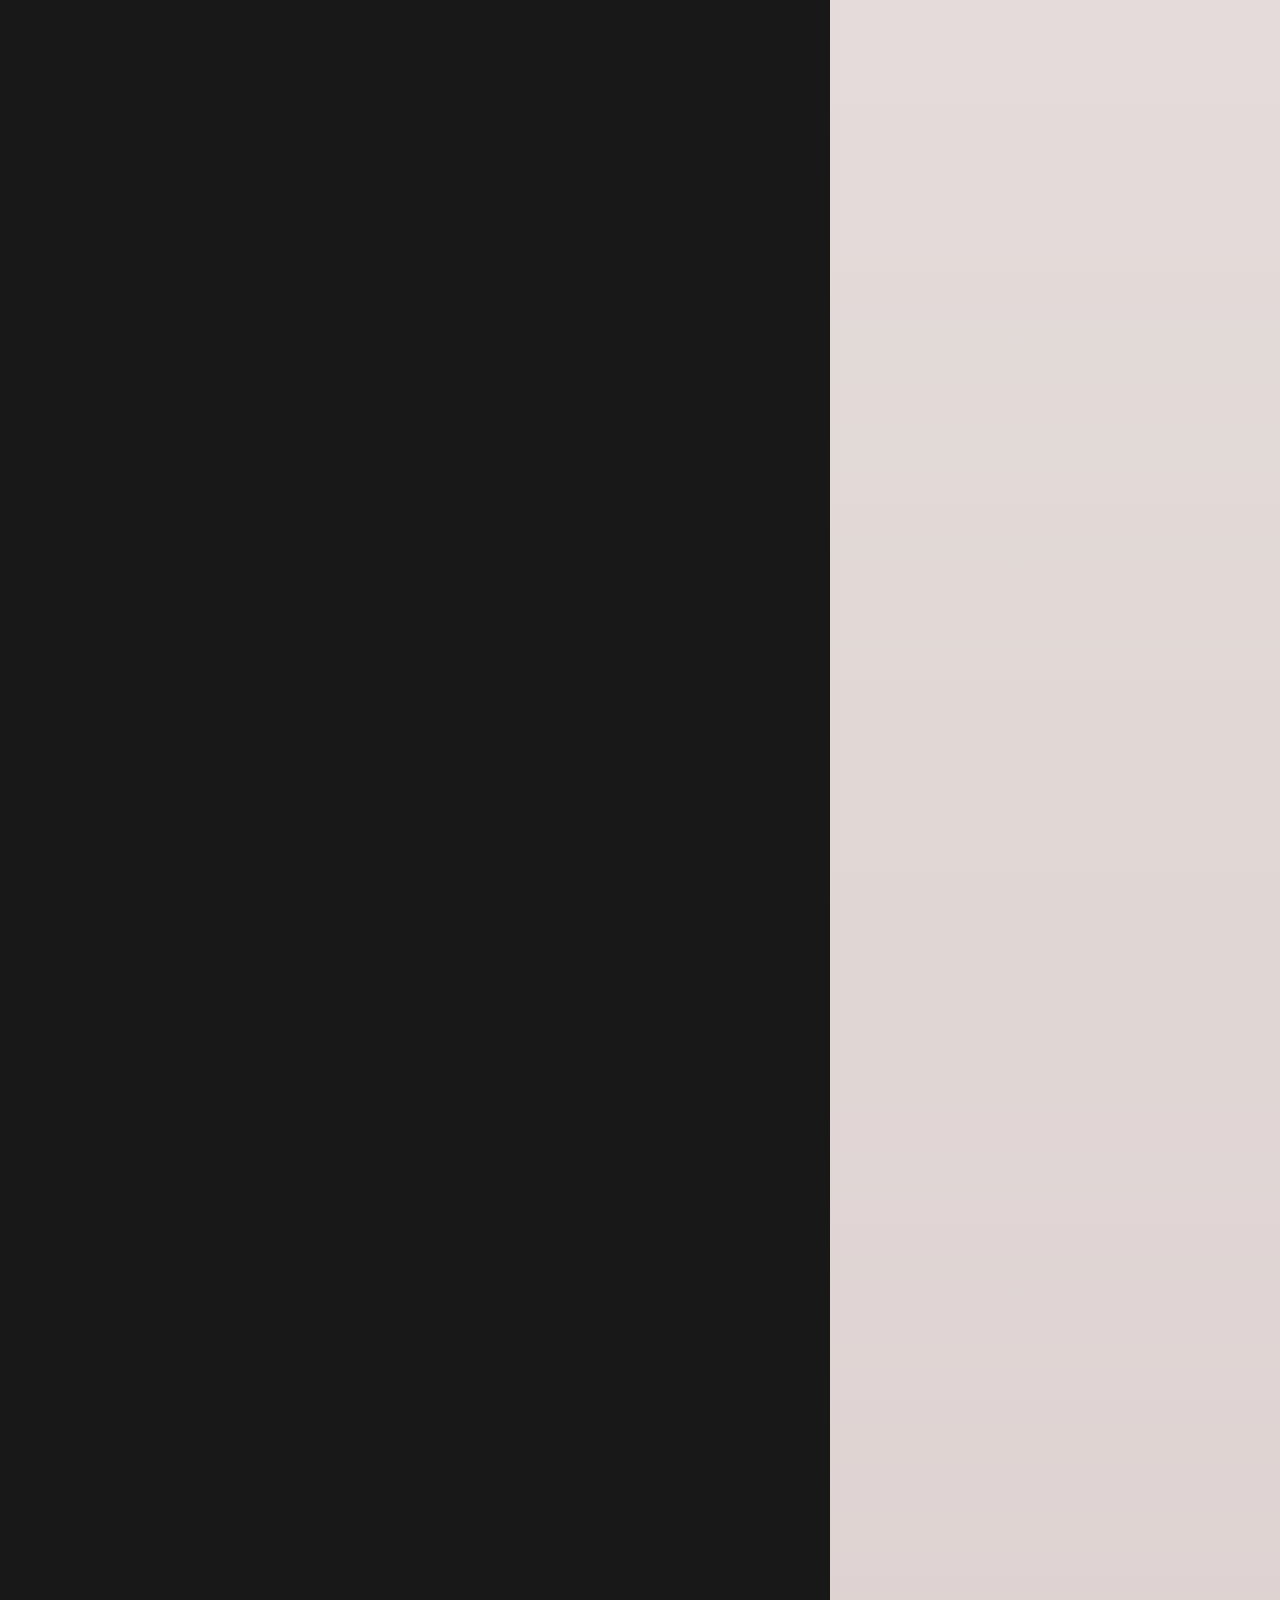
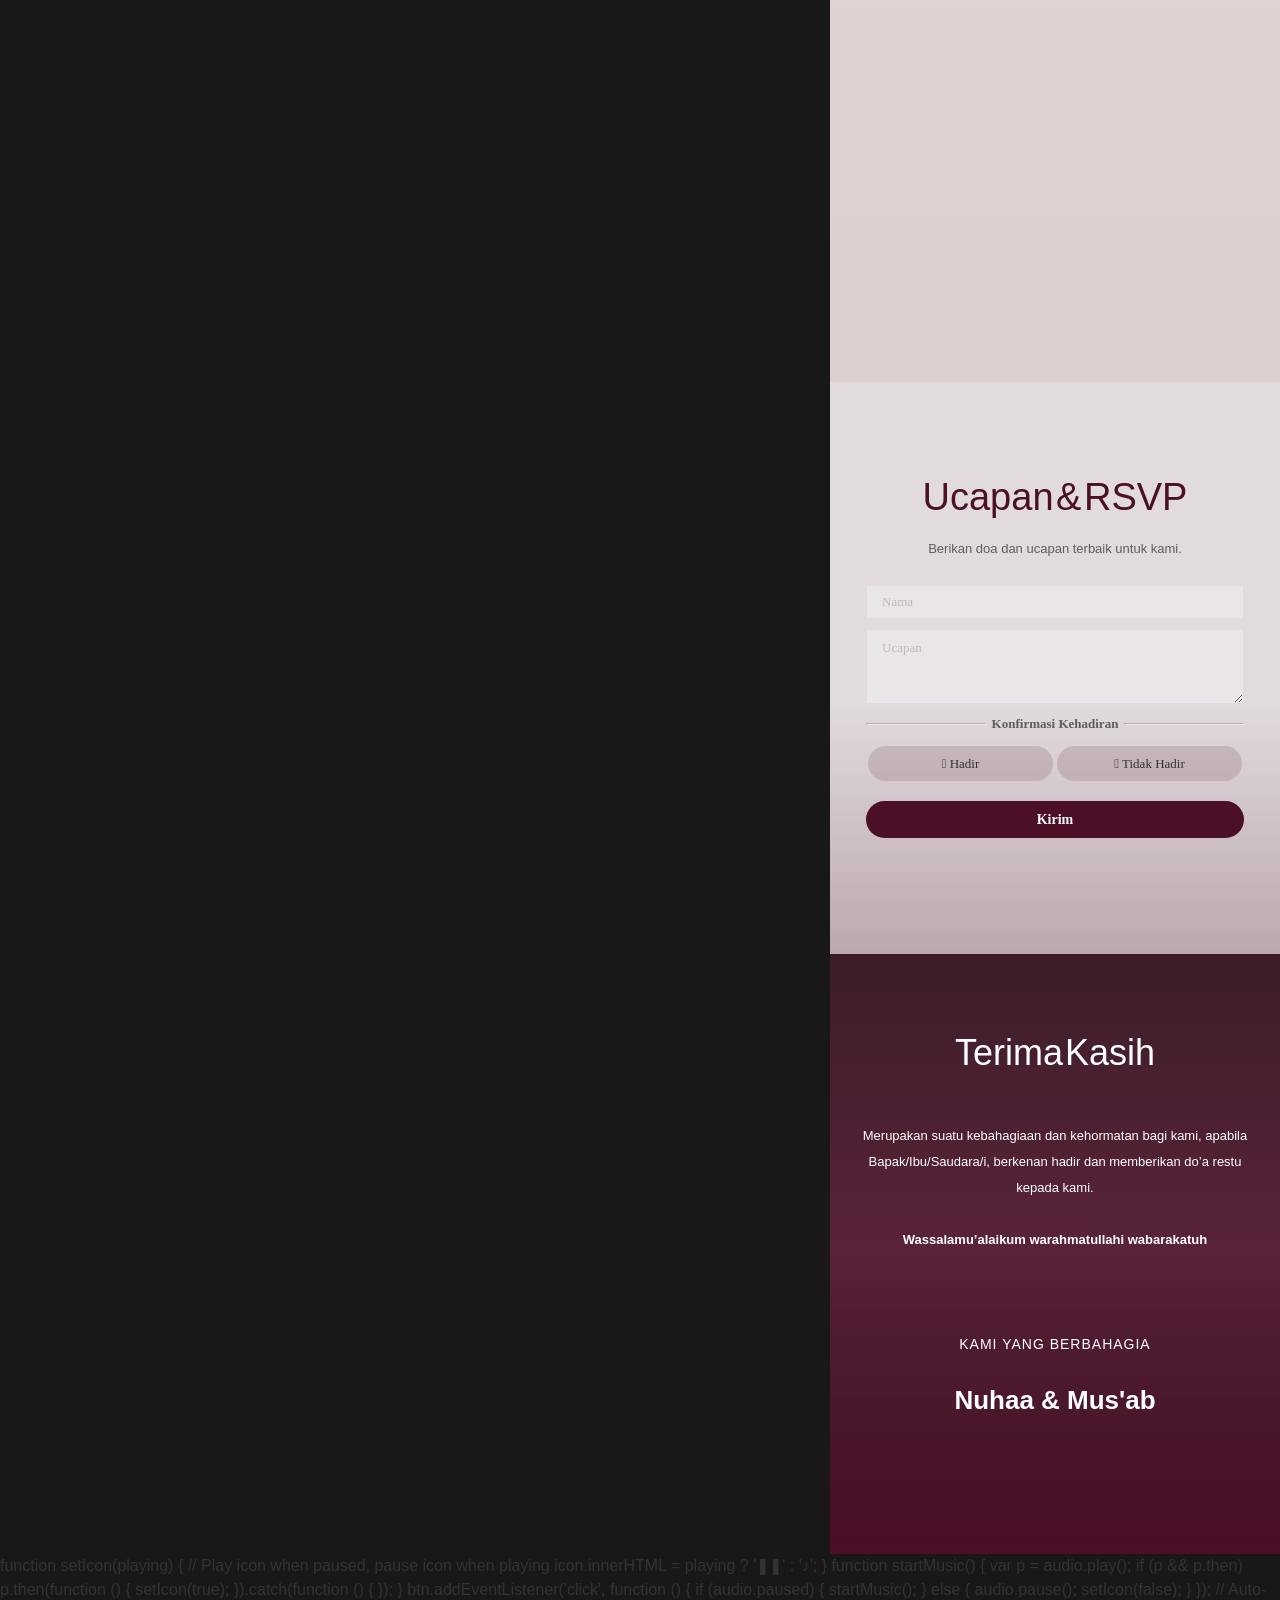
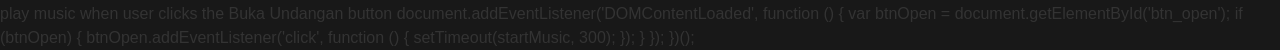
==== commit e2af6d2d: "feat: implement parents invitation with ?from=ortu logic" ====
--- a/index.html
+++ b/index.html
@@ -2790,7 +2790,7 @@
                                                     <br />
                                                     Maha Suci Allah yang telah menciptakan makhluk-Nya
                                                     berpasang-pasangan. Ya Allah semoga ridho-Mu tercurah mengiringi
-                                                    pernikahan kami.
+                                                    <span id="ortu-text-1">pernikahan kami</span>.
                                                 </p>
                                             </div>
                                         </div>
@@ -3742,9 +3742,9 @@
                                                             <div class="elementor-widget-container">
                                                                 <p
                                                                     class="elementor-heading-title elementor-size-default">
-                                                                    Temui kami secara virtual untuk menyaksikan acara
+                                                                    <span id="ortu-text-2">Temui kami secara virtual untuk menyaksikan acara
                                                                     pernikahan kami yang insyaaAllah akan disiarkan
-                                                                    langsung melalui link dibawah ini.</p>
+                                                                    langsung melalui link dibawah ini.</span></p>
                                                             </div>
                                                         </div>
                                                         <div class="elementor-element elementor-element-7abf428 elementor-align-center elementor-widget__width-auto inv-zoom-out elementor-widget elementor-widget-button"
@@ -3796,8 +3796,8 @@
                                                             <div class="elementor-widget-container">
                                                                 <p
                                                                     class="elementor-heading-title elementor-size-default">
-                                                                    Kami dengan hormat menganjurkan tamu kami untuk
-                                                                    mengenakan warna-warna ini untuk hari istimewa kami.
+                                                                    <span id="ortu-text-3">Kami dengan hormat menganjurkan tamu kami untuk
+                                                                    mengenakan warna-warna ini untuk hari istimewa kami.</span>
                                                                 </p>
                                                             </div>
                                                         </div>
@@ -4049,7 +4049,7 @@
                                             <div class="elementor-widget-container">
                                                 <p class="elementor-heading-title elementor-size-default">Doa Restu Anda
                                                     merupakan<br />
-                                                    karunia yang sangat berarti bagi kami.<br />
+                                                    <span id="ortu-text-4">karunia yang sangat berarti bagi kami.</span><br />
                                                     Dan jika memberi adalah ungkapan tanda kasih, Anda dapat memberi
                                                     melalui dibawah ini.</p>
                                             </div>
@@ -4577,7 +4577,7 @@
                                             data-widget_type="heading.default">
                                             <div class="elementor-widget-container">
                                                 <p class="elementor-heading-title elementor-size-default">Berikan doa
-                                                    dan ucapan terbaik untuk kami.</p>
+                                                    <span id="ortu-text-5">dan ucapan terbaik untuk kami.</span></p>
                                             </div>
                                         </div>
                                         <div class="elementor-element elementor-element-f07b76a inv-zoom-out elementor-invisible elementor-widget elementor-widget-wds_rsvp"
@@ -4786,7 +4786,7 @@
                                                                     class="elementor-heading-title elementor-size-default">
                                                                     Merupakan suatu kebahagiaan dan kehormatan bagi
                                                                     kami, apabila Bapak/Ibu/Saudara/i, berkenan hadir
-                                                                    dan memberikan do’a restu kepada kami.<br />
+                                                                    <span id="ortu-text-6">dan memberikan do’a restu kepada kami.</span><br />
                                                                     <br />
                                                                     <b>Wassalamu’alaikum warahmatullahi wabarakatuh</b>
                                                                 </p>
@@ -4812,7 +4812,7 @@
                                                             data-widget_type="heading.default"
                                                             style="margin-bottom:60px;">
                                                             <div class="elementor-widget-container">
-                                                                <h2
+                                                                <h2 id="inviter-name"
                                                                     class="elementor-heading-title elementor-size-default">
                                                                     Nuhaa &amp; Mus'ab</h2>
                                                             </div>
@@ -6060,6 +6060,30 @@
 });
 })();
 </script>
+<script>
+    document.addEventListener('DOMContentLoaded', function() {
+        const urlParams = new URLSearchParams(window.location.search);
+        if (urlParams.get('from') === 'ortu') {
+            const inviterElement = document.getElementById('inviter-name');
+            if (inviterElement) {
+                inviterElement.innerHTML = "Kel. Bapak Achmad Sultony & Ibu Naning Murofidah<br><span style='font-size: 0.6em'>serta</span><br>Kel. Bapak Hirgun & Ibu Ferariaty";
+                inviterElement.style.lineHeight = "1.5";
+            }
+            const ortu1 = document.getElementById('ortu-text-1');
+            if (ortu1) ortu1.innerHTML = "pernikahan putra-putri kami";
+            const ortu2 = document.getElementById('ortu-text-2');
+            if (ortu2) ortu2.innerHTML = "Saksikan acara pernikahan putra-putri kami secara virtual yang insyaaAllah akan disiarkan langsung melalui link dibawah ini.";
+            const ortu3 = document.getElementById('ortu-text-3');
+            if (ortu3) ortu3.innerHTML = "Kami dengan hormat menganjurkan tamu undangan untuk mengenakan warna-warna ini untuk hari istimewa putra-putri kami.";
+            const ortu4 = document.getElementById('ortu-text-4');
+            if (ortu4) ortu4.innerHTML = "karunia yang sangat berarti bagi putra-putri kami.";
+            const ortu5 = document.getElementById('ortu-text-5');
+            if (ortu5) ortu5.innerHTML = "dan ucapan terbaik untuk putra-putri kami.";
+            const ortu6 = document.getElementById('ortu-text-6');
+            if (ortu6) ortu6.innerHTML = "dan memberikan do’a restu kepada putra-putri kami.";
+        }
+    });
+</script>
 </body>
 <!-- Mirrored from the.invisimple.id/l04/?post_id=29862&comments=24&get=500&order=DESC by HTTrack Website Copier/3.x [XR&CO'2014], Tue, 12 May 2026 20:21:19 GMT -->
 
